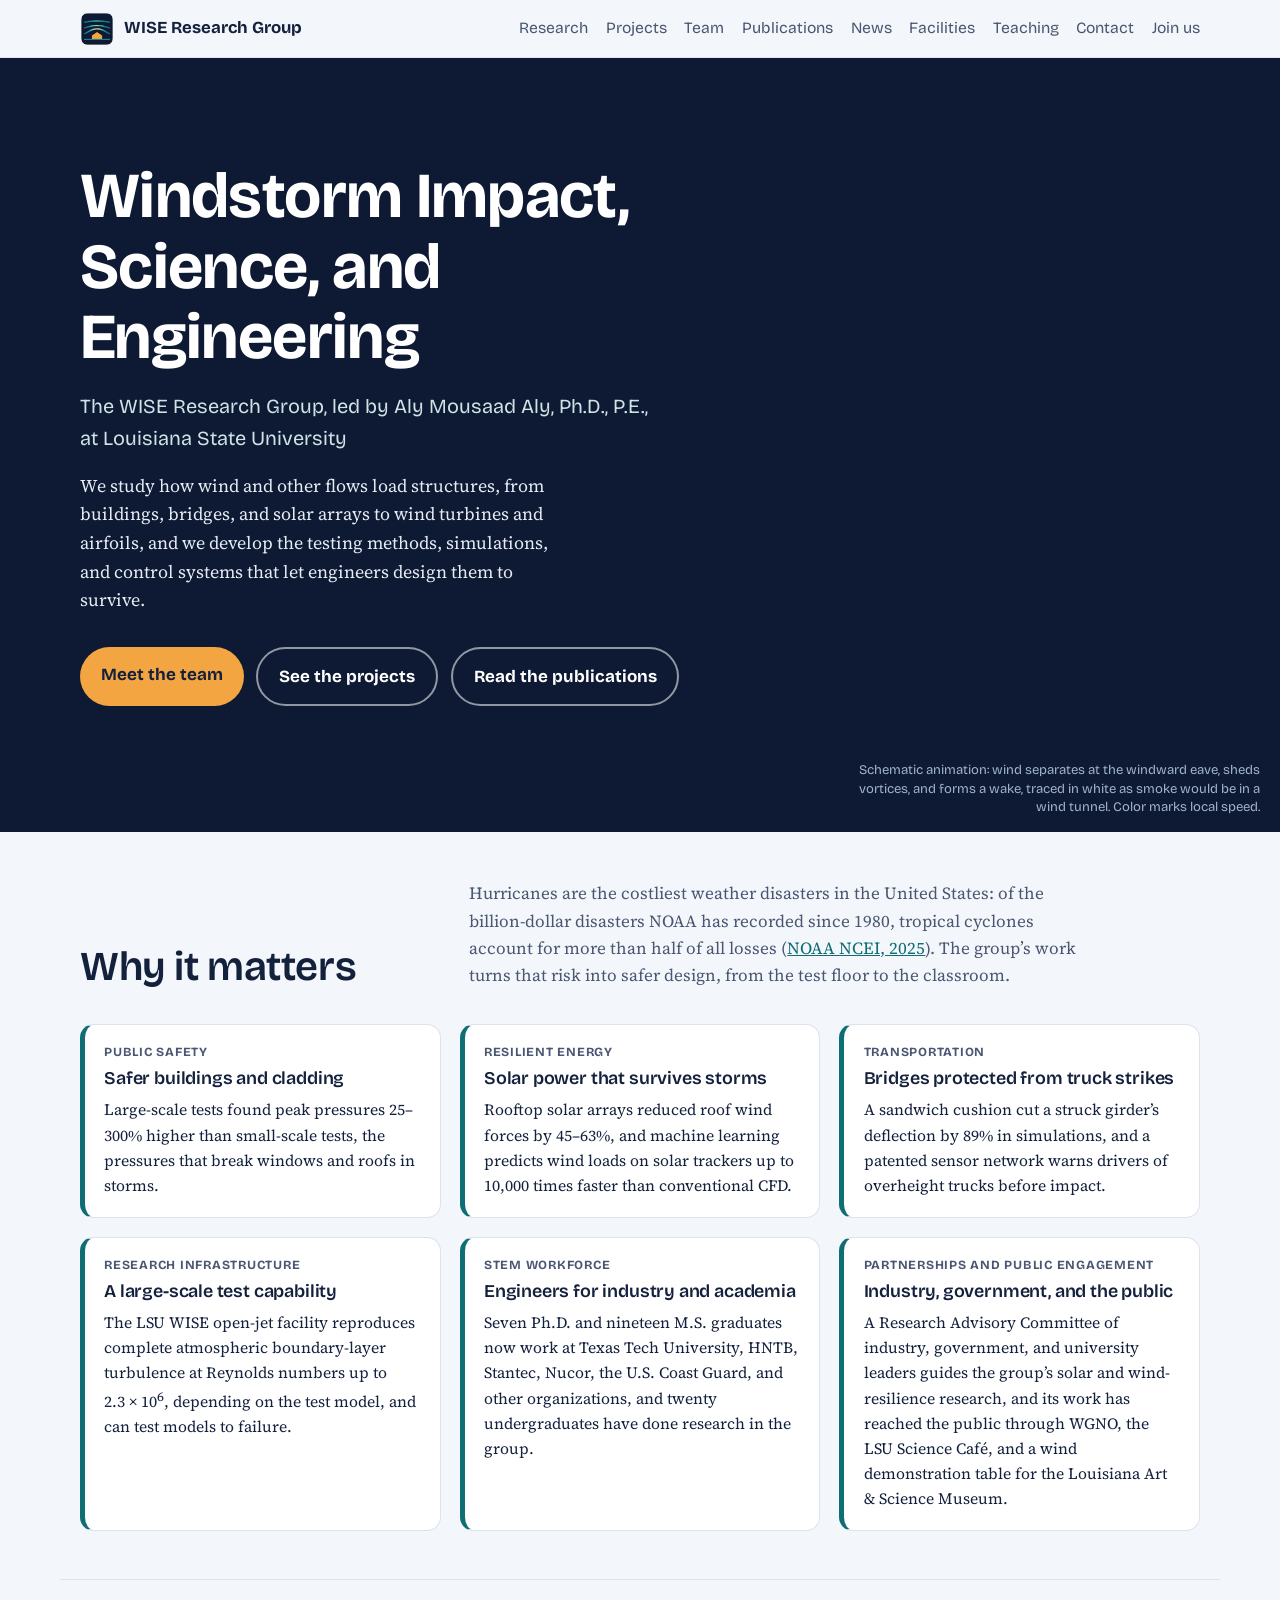
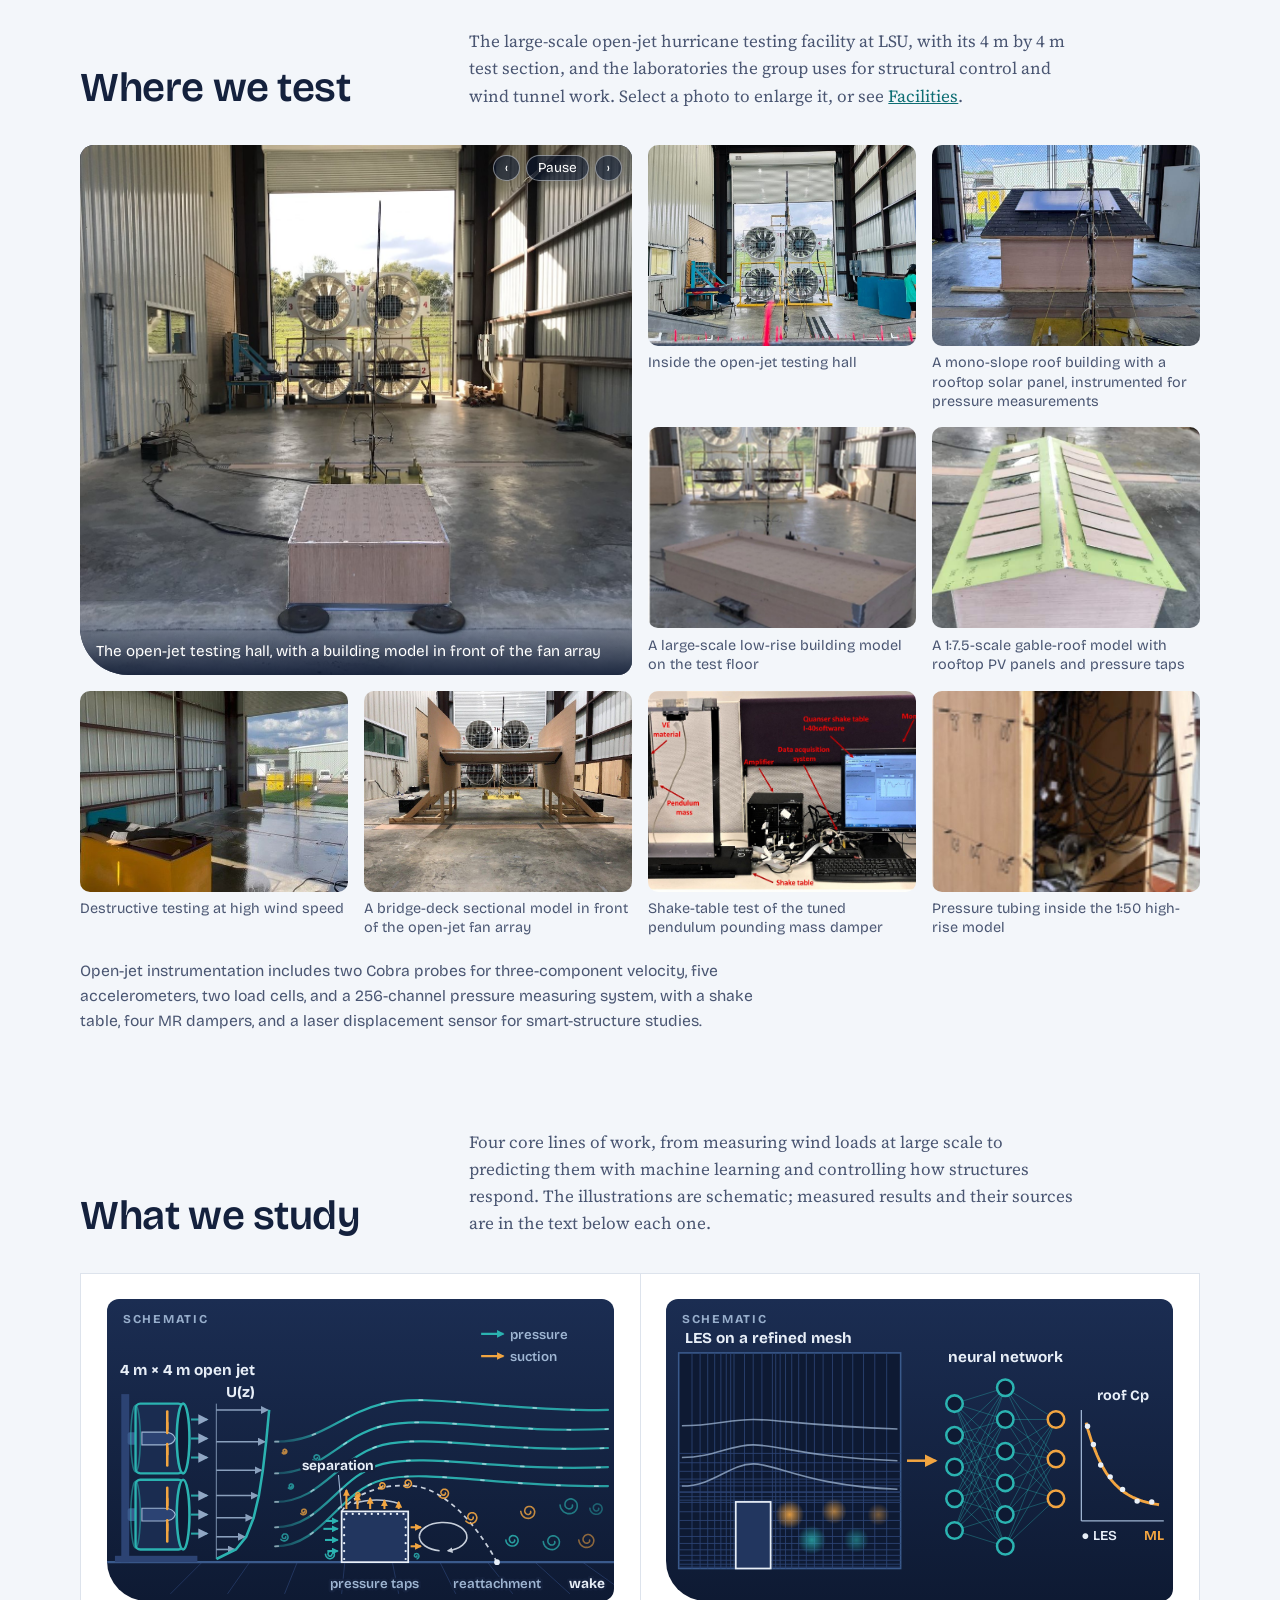
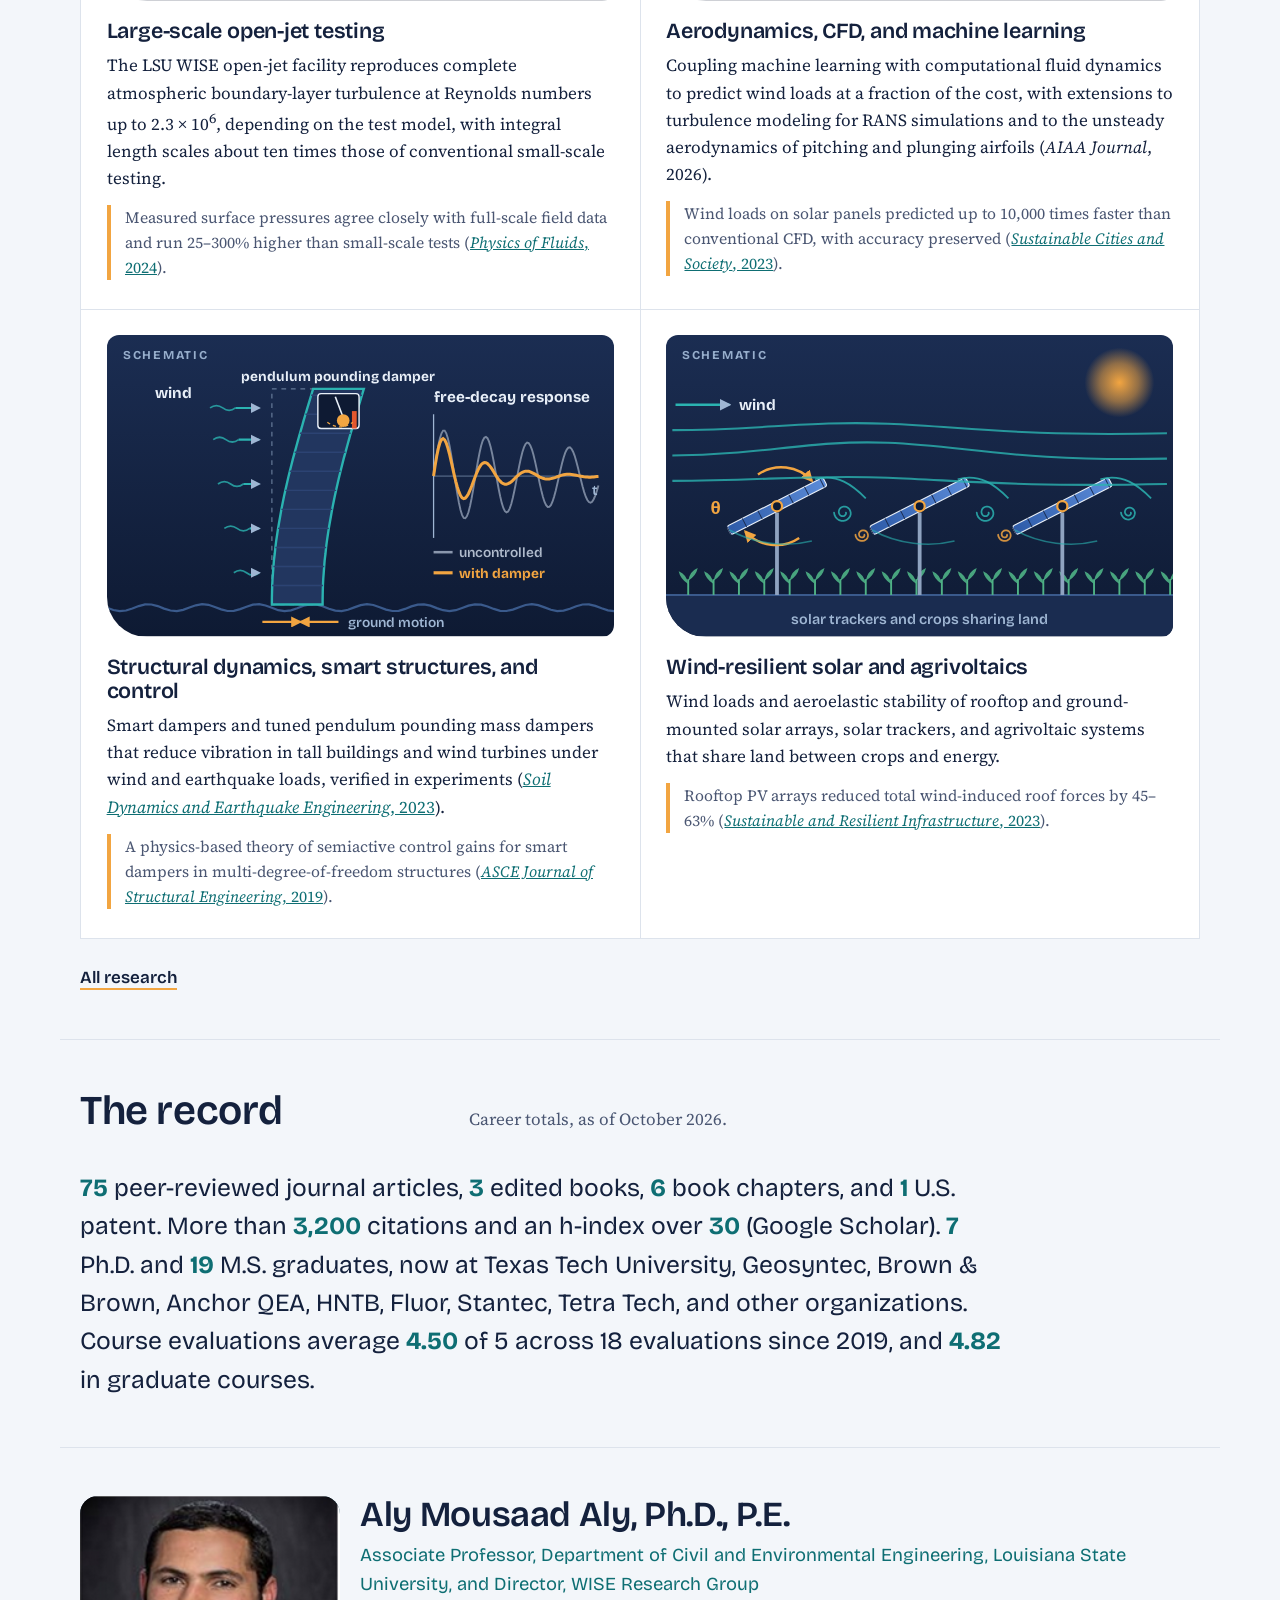
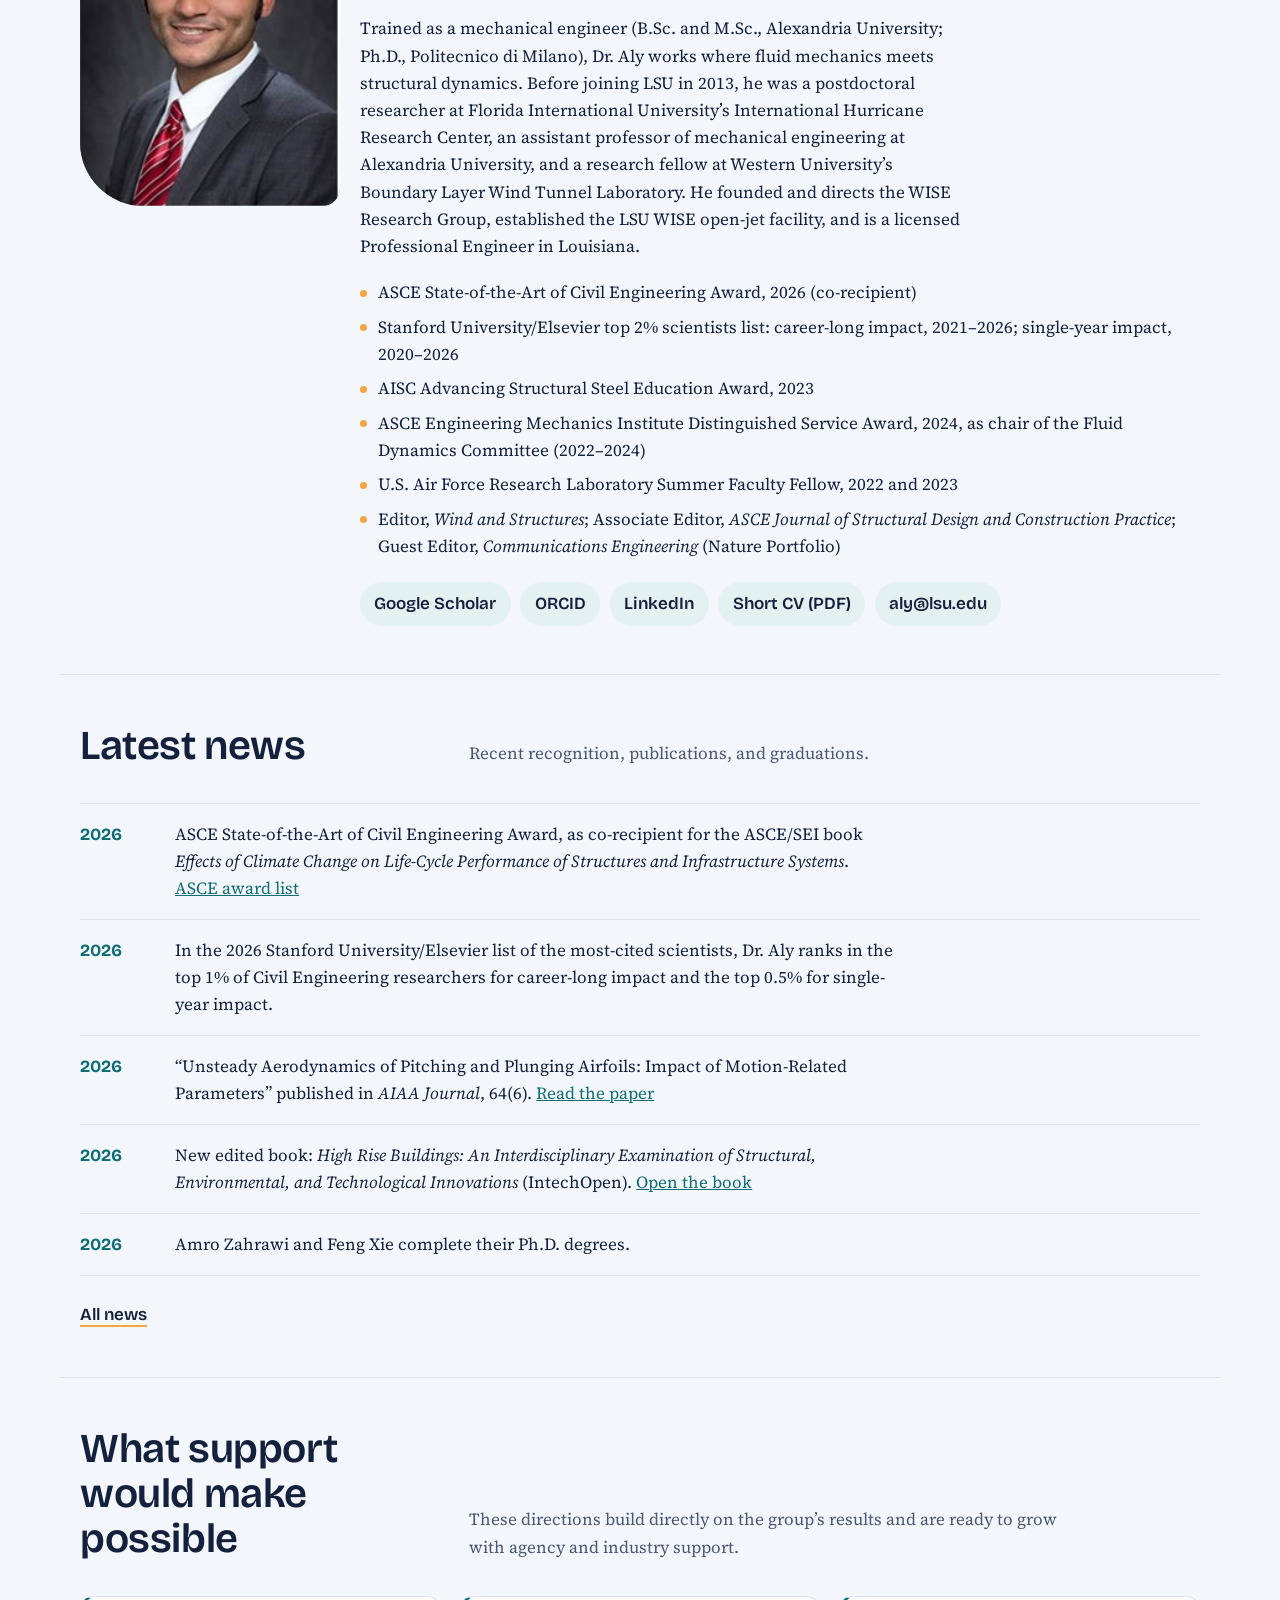
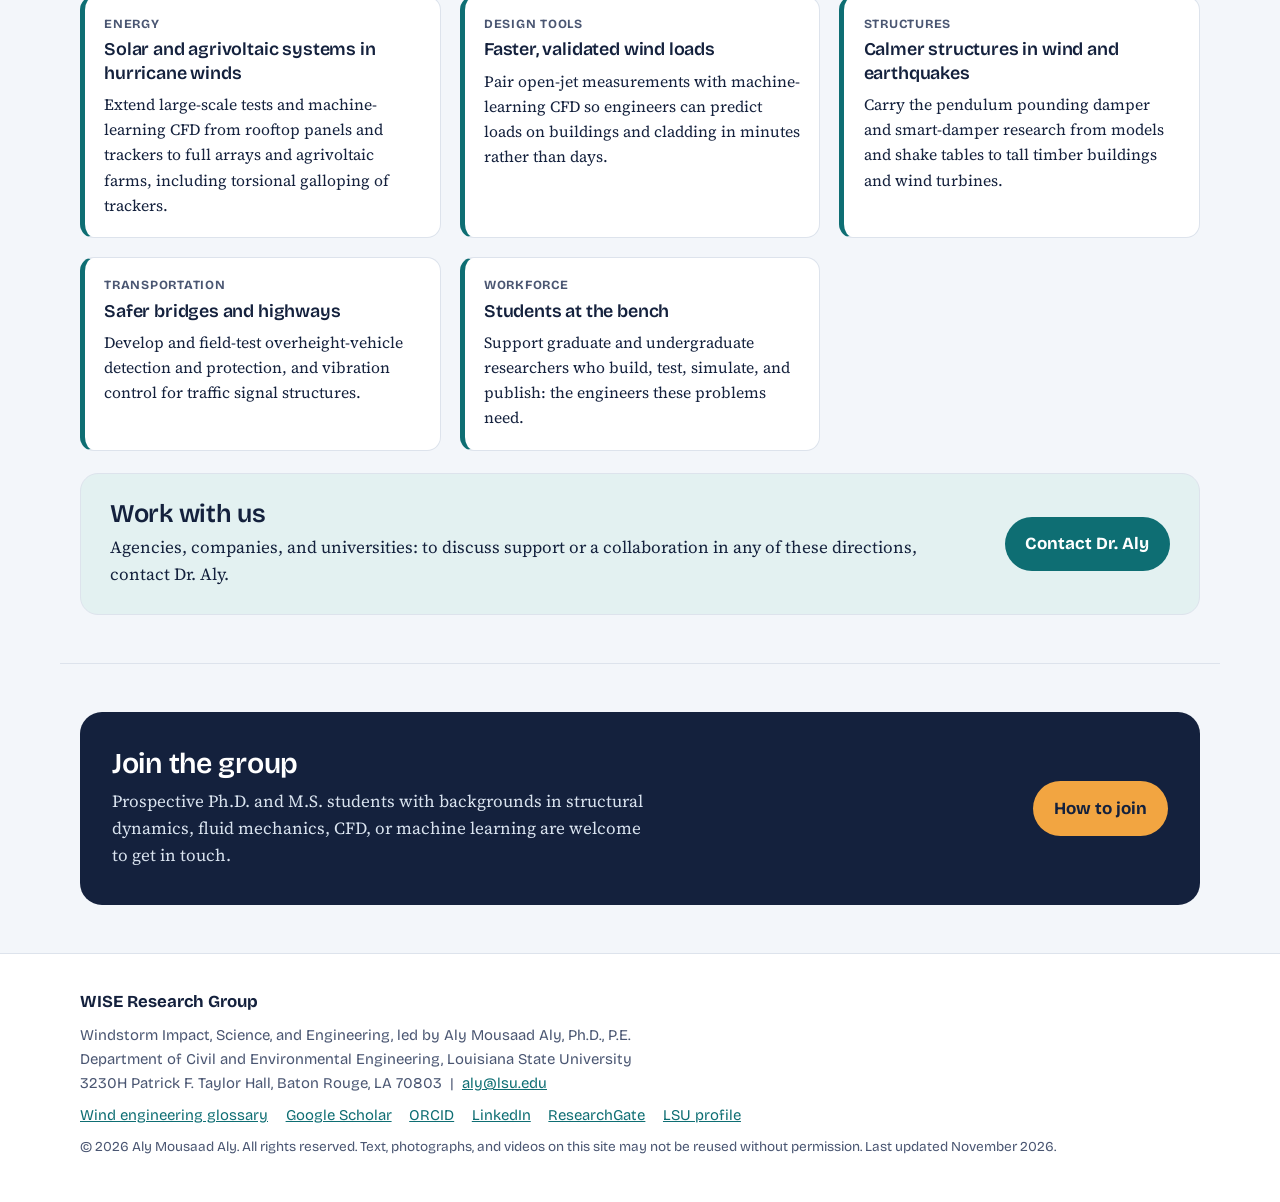
==== index.html @ a46bb998 "Add files via upload" ====
<!DOCTYPE html>
<html lang="en">
<head>
<meta charset="utf-8">
<meta name="viewport" content="width=device-width, initial-scale=1">
<title>WISE Research Group | Aly Mousaad Aly, Louisiana State University</title>
<meta name="description" content="The WISE Research Group, led by Aly Mousaad Aly at LSU: large-scale open-jet wind testing, CFD and machine learning, and structural control.">
<link rel="canonical" href="https://wise-research-group.github.io/">
<meta property="og:type" content="website">
<meta property="og:site_name" content="WISE Research Group">
<meta property="og:title" content="WISE Research Group | Aly Mousaad Aly, Louisiana State University">
<meta property="og:description" content="The WISE Research Group, led by Aly Mousaad Aly at LSU: large-scale open-jet wind testing, CFD and machine learning, and structural control.">
<meta property="og:url" content="https://wise-research-group.github.io/">
<meta property="og:image" content="https://wise-research-group.github.io/assets/img/og-image.jpg">
<meta name="twitter:card" content="summary_large_image">
<link rel="icon" type="image/png" sizes="32x32" href="assets/img/favicon-32.png">
<link rel="apple-touch-icon" href="assets/img/apple-touch-icon.png">
<meta name="theme-color" content="#14213D">
<link rel="preconnect" href="https://fonts.googleapis.com">
<link rel="preconnect" href="https://fonts.gstatic.com" crossorigin>
<link href="https://fonts.googleapis.com/css2?family=Bricolage+Grotesque:opsz,wght@12..96,400;12..96,600;12..96,700&amp;family=Source+Serif+4:ital,opsz,wght@0,8..60,400;0,8..60,600;1,8..60,400&amp;display=swap" rel="stylesheet">
<link rel="stylesheet" href="assets/site.css">
<script>document.documentElement.className+=' js';</script>
<script type="application/ld+json">{"@context": "https://schema.org", "@graph": [{"@type": "Person", "@id": "https://wise-research-group.github.io/#aly", "name": "Aly Mousaad Aly", "honorificSuffix": "Ph.D., P.E.", "jobTitle": "Associate Professor", "url": "https://wise-research-group.github.io/", "email": "mailto:aly@lsu.edu", "image": "https://faculty.lsu.edu/aly/images/aly.png", "worksFor": {"@type": "CollegeOrUniversity", "name": "Louisiana State University", "url": "https://www.lsu.edu/"}, "alumniOf": [{"@type": "CollegeOrUniversity", "name": "Politecnico di Milano"}, {"@type": "CollegeOrUniversity", "name": "Alexandria University"}], "knowsAbout": ["Wind engineering", "Structural dynamics", "Vibration control", "Computational fluid dynamics", "Machine learning", "Open-jet wind testing", "Solar energy structures", "Agrivoltaics"], "sameAs": ["https://scholar.google.com/citations?user=6DztFFsAAAAJ&hl=en", "https://orcid.org/0000-0002-1253-139X", "https://www.linkedin.com/in/aly-mousaad-aly-a0b421186", "https://www.researchgate.net/profile/Aly-Mousaad-Aly", "https://www.lsu.edu/eng/cee/people/aly.php"]}, {"@type": "WebSite", "@id": "https://wise-research-group.github.io/#website", "url": "https://wise-research-group.github.io/", "name": "WISE Research Group", "alternateName": ["Windstorm Impact, Science, and Engineering Research Group", "WISE Research Group, Aly Mousaad Aly"], "publisher": {"@id": "https://wise-research-group.github.io/#group"}}, {"@type": "Organization", "@id": "https://wise-research-group.github.io/#group", "name": "WISE Research Group", "alternateName": "Windstorm Impact, Science, and Engineering Research Group", "url": "https://wise-research-group.github.io/", "logo": "https://wise-research-group.github.io/assets/img/logo.png", "founder": {"@id": "https://wise-research-group.github.io/#aly"}, "member": [{"@id": "https://wise-research-group.github.io/#aly"}]}]}</script>
</head>
<body>
<a class="skip" href="#main">Skip to content</a>
<header class="site-header">
  <div class="inner">
    <a class="brand" href="index.html"><img src="assets/img/logo.png" alt="" width="34" height="34">WISE Research Group</a>
    <button class="nav-toggle" type="button" aria-expanded="false" aria-controls="site-nav">Menu</button>
    <nav id="site-nav" class="site-nav" aria-label="Main"><a href="research.html">Research</a><a href="projects.html">Projects</a><a href="team.html">Team</a><a href="publications.html">Publications</a><a href="news.html">News</a><a href="facilities.html">Facilities</a><a href="teaching.html">Teaching</a><a href="contact.html">Contact</a><a href="join.html">Join us</a></nav>
  </div>
</header>
<main id="main">


<!-- ============================ HERO ============================ -->
<section class="hero" id="hero">
  <canvas id="wind" aria-hidden="true"></canvas>
  <div class="hero-shade" aria-hidden="true"></div>
  <div class="hero-inner">
    <h1>Windstorm Impact, Science, and Engineering</h1>
    <p class="sub">The WISE Research Group, led by Aly Mousaad Aly, Ph.D., P.E., at Louisiana State University</p>
    <p class="lede">We study how wind and other flows load structures, from buildings, bridges, and solar arrays to wind turbines and airfoils, and we develop the testing methods, simulations, and control systems that let engineers design them to survive.</p>
    <div class="cta">
      <a class="btn primary" href="team.html">Meet the team</a>
      <a class="btn quiet" href="projects.html">See the projects</a>
      <a class="btn quiet" href="publications.html">Read the publications</a>
    </div>
  </div>
  <p class="hero-cap">Schematic animation: wind separates at the windward eave, sheds vortices, and forms a wake, traced in white as smoke would be in a wind tunnel. Color marks local speed.</p>
</section>

  <!-- ============================ WHY IT MATTERS ============================ -->
  <section class="section" id="why">
    <div class="head">
      <h2>Why it matters</h2>
      <p>Hurricanes are the costliest weather disasters in the United States: of the billion-dollar disasters NOAA has recorded since 1980, tropical cyclones account for more than half of all losses (<a href="https://doi.org/10.25921/stkw-7w73">NOAA NCEI, 2025</a>). The group&rsquo;s work turns that risk into safer design, from the test floor to the classroom.</p>
    </div>
    <div class="impact-grid">
      <article class="impact"><p class="tag">Public safety</p><h3>Safer buildings and cladding</h3><p>Large-scale tests found peak pressures 25&ndash;300% higher than small-scale tests, the pressures that break windows and roofs in storms.</p></article>
      <article class="impact"><p class="tag">Resilient energy</p><h3>Solar power that survives storms</h3><p>Rooftop solar arrays reduced roof wind forces by 45&ndash;63%, and machine learning predicts wind loads on solar trackers up to 10,000 times faster than conventional CFD.</p></article>
      <article class="impact"><p class="tag">Transportation</p><h3>Bridges protected from truck strikes</h3><p>A sandwich cushion cut a struck girder&rsquo;s deflection by 89% in simulations, and a patented sensor network warns drivers of overheight trucks before impact.</p></article>
      <article class="impact"><p class="tag">Research infrastructure</p><h3>A large-scale test capability</h3><p>The LSU WISE open-jet facility reproduces complete atmospheric boundary-layer turbulence at Reynolds numbers up to 2.3&nbsp;&times;&nbsp;10<sup>6</sup>, depending on the test model, and can test models to failure.</p></article>
      <article class="impact"><p class="tag">STEM workforce</p><h3>Engineers for industry and academia</h3><p>Seven Ph.D. and nineteen M.S. graduates now work at Texas Tech University, HNTB, Stantec, Nucor, the U.S. Coast Guard, and other organizations, and twenty undergraduates have done research in the group.</p></article>
      <article class="impact"><p class="tag">Partnerships and public engagement</p><h3>Industry, government, and the public</h3><p>A Research Advisory Committee of industry, government, and university leaders guides the group&rsquo;s solar and wind-resilience research, and its work has reached the public through WGNO, the LSU Science Caf&eacute;, and a wind demonstration table for the Louisiana Art &amp; Science Museum.</p></article>
    </div>
  </section>

<!-- ============================ FACILITY PHOTOS ============================ -->
<!-- Captions follow the labels on the original LSU facilities page. Edit any that need more detail. -->
<section class="section" id="facility">
  <div class="head">
    <h2>Where we test</h2>
    <p>The large-scale open-jet hurricane testing facility at LSU, with its 4 m by 4 m test section, and the laboratories the group uses for structural control and wind tunnel work. Select a photo to enlarge it, or see <a href="facilities.html">Facilities</a>.</p>
  </div>
  <div class="mosaic">
<figure class="rotator" aria-roledescription="carousel" aria-label="The facility in action"><div class="rot-stage"><div class="rot-slide is-active" data-dur="4500"><img loading="lazy" src="assets/photos/openjet-hall-portrait.jpg" alt="The open-jet testing hall, with a building model in front of the fan array"><span class="rot-cap">The open-jet testing hall, with a building model in front of the fan array</span></div><div class="rot-slide" data-dur="4500"><img loading="lazy" data-src="assets/photos/openjet-cube-fans.jpg" alt="A cube building model with pressure taps in front of the four large fans"><span class="rot-cap">A cube building model with pressure taps in front of the four large fans</span></div><div class="rot-slide" data-dur="4500"><img loading="lazy" data-src="assets/photos/tall_building.jpg" alt="A 1:50 high-rise building model with pressure taps"><span class="rot-cap">A 1:50 high-rise building model with pressure taps</span></div><div class="rot-slide" data-dur="4500"><img loading="lazy" data-src="assets/photos/openjet-tree-before.jpg" alt="A full-size tree before testing"><span class="rot-cap">A full-size tree before testing</span></div><div class="rot-slide" data-dur="8600"><video class="rot-video" muted loop playsinline preload="none" poster="assets/photos/tree-overturn-poster.jpg" aria-label="A full-size tree in high wind, tested until its pot overturns"><source src="assets/photos/tree-overturn.mp4" type="video/mp4"><source src="assets/photos/tree-overturn.webm" type="video/webm"></video><span class="rot-cap">A full-size tree in high wind, tested until its pot overturns</span></div><div class="rot-slide" data-dur="6500"><video class="rot-video" muted loop playsinline preload="none" poster="assets/photos/destructive-roof-poster.jpg" aria-label="Testing to failure: a building model's roof covering and sheathing tear away"><source src="assets/photos/destructive-roof.webm" type="video/webm"><source src="assets/photos/destructive-roof.mp4" type="video/mp4"></video><span class="rot-cap">Testing to failure: a building model's roof covering and sheathing tear away</span></div><div class="rot-slide" data-dur="10000"><video class="rot-video" muted loop playsinline preload="none" poster="assets/photos/trees-solar-poster.jpg" aria-label="Trees and a mono-slope roof building with a rooftop solar panel in the open jet"><source src="assets/photos/trees-solar.mp4" type="video/mp4"><source src="assets/photos/trees-solar.webm" type="video/webm"></video><span class="rot-cap">Trees and a mono-slope roof building with a rooftop solar panel in the open jet</span></div><div class="rot-slide" data-dur="8400"><video class="rot-video" muted loop playsinline preload="none" poster="assets/photos/phase1-test-poster.jpg" aria-label="2014: students run the group's first open-jet generator and read the flow live"><source src="assets/photos/phase1-test.webm" type="video/webm"><source src="assets/photos/phase1-test.mp4" type="video/mp4"></video><span class="rot-cap">2014: students run the group's first open-jet generator and read the flow live</span></div><div class="rot-slide" data-dur="4500"><img loading="lazy" data-src="assets/photos/openjet-fans-solar-model.jpg" alt="A low-rise building model with rooftop solar panels in front of the fan array"><span class="rot-cap">A low-rise building model with rooftop solar panels in front of the fan array</span></div></div><div class="rot-controls"><button type="button" class="rot-prev" aria-label="Previous slide">&lsaquo;</button><button type="button" class="rot-toggle" aria-label="Pause the slideshow">Pause</button><button type="button" class="rot-next" aria-label="Next slide">&rsaquo;</button></div></figure>
<figure class="tile"><button type="button" aria-label="Enlarge: Inside the open-jet testing hall"><img loading="lazy" src="assets/photos/openjet-hall.jpg" alt="Inside the open-jet testing hall" onerror="this.closest('figure').remove()"></button><figcaption>Inside the open-jet testing hall</figcaption></figure>
<figure class="tile"><button type="button" aria-label="Enlarge: A mono-slope roof building with a rooftop solar panel, instrumented for pressure measurements"><img loading="lazy" src="assets/photos/openjet-monoslope-solar.jpg" alt="A mono-slope roof building with a rooftop solar panel, instrumented for pressure measurements" onerror="this.closest('figure').remove()"></button><figcaption>A mono-slope roof building with a rooftop solar panel, instrumented for pressure measurements</figcaption></figure>
<figure class="tile"><button type="button" aria-label="Enlarge: A large-scale low-rise building model on the test floor"><img loading="lazy" src="assets/photos/openjet-lowrise-model.jpg" alt="A large-scale low-rise building model on the test floor" onerror="this.closest('figure').remove()"></button><figcaption>A large-scale low-rise building model on the test floor</figcaption></figure>
<figure class="tile"><button type="button" aria-label="Enlarge: A 1:7.5-scale gable-roof model with rooftop PV panels and pressure taps"><img loading="lazy" src="assets/photos/openjet-gable-pv-model.jpg" alt="A 1:7.5-scale gable-roof model with rooftop PV panels and pressure taps" onerror="this.closest('figure').remove()"></button><figcaption>A 1:7.5-scale gable-roof model with rooftop PV panels and pressure taps</figcaption></figure>
<figure class="tile"><button type="button" aria-label="Enlarge: Destructive testing at high wind speed"><img loading="lazy" src="assets/photos/openjet-destructive-test.jpg" alt="Destructive testing at high wind speed" onerror="this.closest('figure').remove()"></button><figcaption>Destructive testing at high wind speed</figcaption></figure>
<figure class="tile"><button type="button" aria-label="Enlarge: A bridge-deck sectional model in front of the open-jet fan array"><img loading="lazy" src="assets/photos/openjet-sectional-model.jpg" alt="A bridge-deck sectional model in front of the open-jet fan array" onerror="this.closest('figure').remove()"></button><figcaption>A bridge-deck sectional model in front of the open-jet fan array</figcaption></figure>
<figure class="tile"><button type="button" aria-label="Enlarge: Shake-table test of the tuned pendulum pounding mass damper"><img loading="lazy" src="assets/photos/ptmd-shake-table.jpg" alt="Shake-table test of the tuned pendulum pounding mass damper" onerror="this.closest('figure').remove()"></button><figcaption>Shake-table test of the tuned pendulum pounding mass damper</figcaption></figure>
<figure class="tile"><button type="button" aria-label="Enlarge: Pressure tubing inside the 1:50 high-rise model"><img loading="lazy" src="assets/photos/openjet-model-tubing.jpg" alt="Pressure tubing inside the 1:50 high-rise model" onerror="this.closest('figure').remove()"></button><figcaption>Pressure tubing inside the 1:50 high-rise model</figcaption></figure>
  </div>
  <p class="facts">Open-jet instrumentation includes two Cobra probes for three-component velocity, five accelerometers, two load cells, and a 256-channel pressure measuring system, with a shake table, four MR dampers, and a laser displacement sensor for smart-structure studies.</p>
</section>

<dialog id="viewer" aria-label="Photo viewer">
  <figure><img id="vimg" alt=""><figcaption id="vcap"></figcaption></figure>
  <div class="vctl"><button type="button" id="vprev">Previous</button><button type="button" id="vnext">Next</button><button type="button" id="vclose">Close</button></div>
</dialog>

<!-- ============================ RESEARCH ============================ -->
<section class="section" id="research">
  <div class="head">
    <h2>What we study</h2>
    <p>Four core lines of work, from measuring wind loads at large scale to predicting them with machine learning and controlling how structures respond. The illustrations are schematic; measured results and their sources are in the text below each one.</p>
  </div>

  <div class="thrusts">
    <!-- 1 -->
    <article class="thrust">
      <svg viewBox="0 0 320 190" role="img" aria-labelledby="t1" xmlns="http://www.w3.org/2000/svg"><title id="t1">Schematic: Large-scale open-jet testing: a fan array, seen from the side, blows a turbulent boundary-layer flow over a low-rise building model. The flow stagnates on the windward wall and forms a horseshoe vortex at its foot, separates at the roof's leading edge into a shear layer that rolls up into growing vortices, recirculates in a cavity behind the building, reattaches on the ground, and leaves a long turbulent wake. Arrows show positive pressure on the windward wall and suction on the roof and leeward wall, strongest near the leading edge, measured by small pressure taps</title><defs><linearGradient id="bg1" x1="0" y1="0" x2="0" y2="1"><stop offset="0" stop-color="#1B2D52"/><stop offset="1" stop-color="#0E1A33"/></linearGradient><marker id="ah1" viewBox="0 0 6 6" refX="5" refY="3" markerWidth="5" markerHeight="5" orient="auto"><path d="M0 0L6 3L0 6z" fill="#9FB6D3"/></marker><marker id="aa1" viewBox="0 0 6 6" refX="5" refY="3" markerWidth="5" markerHeight="5" orient="auto"><path d="M0 0L6 3L0 6z" fill="#F2A541"/></marker><linearGradient id="st1" x1="0" x2="1"><stop offset="0" stop-color="#2BB3B1" stop-opacity=".25"/><stop offset=".22" stop-color="#2BB3B1"/><stop offset="1" stop-color="#2BB3B1" stop-opacity=".85"/></linearGradient><marker id="pt1" viewBox="0 0 6 6" refX="5" refY="3" markerWidth="3.4" markerHeight="3.4" orient="auto"><path d="M0 0L6 3L0 6z" fill="#2BB3B1"/></marker><marker id="su1" viewBox="0 0 6 6" refX="5" refY="3" markerWidth="3.4" markerHeight="3.4" orient="auto"><path d="M0 0L6 3L0 6z" fill="#F2A541"/></marker><marker id="rc1" viewBox="0 0 6 6" refX="5" refY="3" markerWidth="3.6" markerHeight="3.6" orient="auto"><path d="M0 0L6 3L0 6z" fill="#E8EFF8"/></marker><style>.lbl1{paint-order:stroke;stroke:#14213D;stroke-width:3px;stroke-linejoin:round}@keyframes wjf1{to{stroke-dashoffset:-48}}.wjf1{fill:none;stroke:#E8EFF8;stroke-width:1.1;stroke-linecap:round;stroke-dasharray:2 22;opacity:.55;animation:wjf1 2.6s linear infinite}@media (prefers-reduced-motion:reduce){.wjf1{animation:none;display:none}}</style></defs><rect width="320" height="190" fill="url(#bg1)"/><text x="10" y="15" font-size="7.6" fill="#9FB6D3" font-weight="700" letter-spacing="1.1" style="font-family:'Bricolage Grotesque','Helvetica Neue',Arial,sans-serif" opacity=".95">SCHEMATIC</text><line x1="60" y1="166" x2="40" y2="186" stroke="#2C4373" stroke-width=".6" opacity=".7"/><line x1="90" y1="166" x2="76" y2="186" stroke="#2C4373" stroke-width=".6" opacity=".7"/><line x1="120" y1="166" x2="112" y2="186" stroke="#2C4373" stroke-width=".6" opacity=".7"/><line x1="150" y1="166" x2="148" y2="186" stroke="#2C4373" stroke-width=".6" opacity=".7"/><line x1="180" y1="166" x2="184" y2="186" stroke="#2C4373" stroke-width=".6" opacity=".7"/><line x1="210" y1="166" x2="220" y2="186" stroke="#2C4373" stroke-width=".6" opacity=".7"/><line x1="240" y1="166" x2="256" y2="186" stroke="#2C4373" stroke-width=".6" opacity=".7"/><line x1="270" y1="166" x2="292" y2="186" stroke="#2C4373" stroke-width=".6" opacity=".7"/><line x1="300" y1="166" x2="328" y2="186" stroke="#2C4373" stroke-width=".6" opacity=".7"/><line x1="0" y1="166" x2="320" y2="166" stroke="#3A5A8C" stroke-width="1.4"/><rect x="9" y="60" width="5" height="106" fill="#2C4373"/><rect x="5" y="162" width="52" height="4" fill="#2C4373"/><rect x="13" y="84" width="6" height="8" rx="1.5" fill="#3A5A8C"/><rect x="18" y="66" width="30" height="44" rx="3" fill="#1A2C50" stroke="#2BB3B1" stroke-width="1.5"/><ellipse cx="18" cy="88" rx="3" ry="21" fill="none" stroke="#2BB3B1" stroke-width="1" opacity=".55"/><ellipse cx="48" cy="88" rx="4" ry="22" fill="#0E1A33" stroke="#2BB3B1" stroke-width="1.6"/><path d="M22 84 H36 Q42 84 43 88 Q42 92 36 92 H22 Z" fill="#2C4373" stroke="#9FB6D3" stroke-width=".7"/><line x1="38" y1="82.0" x2="38" y2="71.0" stroke="#F2A541" stroke-width="1.6" stroke-linecap="round"/><line x1="38" y1="84.5" x2="38" y2="78.0" stroke="#F2A541" stroke-width="1.6" stroke-linecap="round"/><line x1="38" y1="91.5" x2="38" y2="98.0" stroke="#F2A541" stroke-width="1.6" stroke-linecap="round"/><line x1="38" y1="94.0" x2="38" y2="105.0" stroke="#F2A541" stroke-width="1.6" stroke-linecap="round"/><line x1="53" y1="76" x2="63" y2="76" stroke="#2BB3B1" stroke-width="1.3" marker-end="url(#ah1)" opacity=".9"/><line x1="53" y1="88" x2="63" y2="88" stroke="#2BB3B1" stroke-width="1.3" marker-end="url(#ah1)" opacity=".9"/><line x1="53" y1="100" x2="63" y2="100" stroke="#2BB3B1" stroke-width="1.3" marker-end="url(#ah1)" opacity=".9"/><rect x="13" y="132" width="6" height="8" rx="1.5" fill="#3A5A8C"/><rect x="18" y="114" width="30" height="44" rx="3" fill="#1A2C50" stroke="#2BB3B1" stroke-width="1.5"/><ellipse cx="18" cy="136" rx="3" ry="21" fill="none" stroke="#2BB3B1" stroke-width="1" opacity=".55"/><ellipse cx="48" cy="136" rx="4" ry="22" fill="#0E1A33" stroke="#2BB3B1" stroke-width="1.6"/><path d="M22 132 H36 Q42 132 43 136 Q42 140 36 140 H22 Z" fill="#2C4373" stroke="#9FB6D3" stroke-width=".7"/><line x1="38" y1="130.1" x2="38" y2="119.0" stroke="#F2A541" stroke-width="1.6" stroke-linecap="round"/><line x1="38" y1="132.5" x2="38" y2="126.0" stroke="#F2A541" stroke-width="1.6" stroke-linecap="round"/><line x1="38" y1="139.5" x2="38" y2="146.0" stroke="#F2A541" stroke-width="1.6" stroke-linecap="round"/><line x1="38" y1="141.9" x2="38" y2="153.0" stroke="#F2A541" stroke-width="1.6" stroke-linecap="round"/><line x1="53" y1="124" x2="63" y2="124" stroke="#2BB3B1" stroke-width="1.3" marker-end="url(#ah1)" opacity=".9"/><line x1="53" y1="136" x2="63" y2="136" stroke="#2BB3B1" stroke-width="1.3" marker-end="url(#ah1)" opacity=".9"/><line x1="53" y1="148" x2="63" y2="148" stroke="#2BB3B1" stroke-width="1.3" marker-end="url(#ah1)" opacity=".9"/><text x="8" y="48" font-size="9.6" fill="#E8EFF8" text-anchor="start" font-weight="700" style="font-family:'Bricolage Grotesque','Helvetica Neue',Arial,sans-serif">4 m &#215; 4 m open jet</text><line x1="69" y1="164" x2="69" y2="66" stroke="#9FB6D3" stroke-width=".8" opacity=".6"/><line x1="69" y1="158" x2="80.3" y2="158" stroke="#9FB6D3" stroke-width="1" marker-end="url(#ah1)" opacity=".85"/><line x1="69" y1="150" x2="86.8" y2="150" stroke="#9FB6D3" stroke-width="1" marker-end="url(#ah1)" opacity=".85"/><line x1="69" y1="138" x2="91.5" y2="138" stroke="#9FB6D3" stroke-width="1" marker-end="url(#ah1)" opacity=".85"/><line x1="69" y1="124" x2="94.8" y2="124" stroke="#9FB6D3" stroke-width="1" marker-end="url(#ah1)" opacity=".85"/><line x1="69" y1="108" x2="97.3" y2="108" stroke="#9FB6D3" stroke-width="1" marker-end="url(#ah1)" opacity=".85"/><line x1="69" y1="90" x2="99.4" y2="90" stroke="#9FB6D3" stroke-width="1" marker-end="url(#ah1)" opacity=".85"/><line x1="69" y1="70" x2="101.3" y2="70" stroke="#9FB6D3" stroke-width="1" marker-end="url(#ah1)" opacity=".85"/><path d="M69 164 L81.3 158.0 L87.8 150.0 L92.5 138.0 L95.8 124.0 L98.3 108.0 L100.4 90.0 L102.3 70.0" fill="none" stroke="#2BB3B1" stroke-width="1.6"/><text x="75" y="62" font-size="9.6" fill="#E8EFF8" text-anchor="start" font-weight="700" style="font-family:'Bricolage Grotesque','Helvetica Neue',Arial,sans-serif">U(z)</text><path d="M106 156 C136 156 146 121 174 114 S250 119 316 118" fill="none" stroke="url(#st1)" stroke-width="1.4" stroke-linecap="round"/><path d="M106 144 C136 144 146 111 174 104 S250 109 316 106" fill="none" stroke="url(#st1)" stroke-width="1.4" stroke-linecap="round"/><path d="M106 128 C136 128 146 99 174 92 S250 97 316 94" fill="none" stroke="url(#st1)" stroke-width="1.4" stroke-linecap="round"/><path d="M106 110 C136 110 146 87 174 80 S250 85 316 82" fill="none" stroke="url(#st1)" stroke-width="1.4" stroke-linecap="round"/><path d="M106 90 C136 90 146 73 174 66 S250 71 316 70" fill="none" stroke="url(#st1)" stroke-width="1.4" stroke-linecap="round"/><path class="wjf1" d="M106 156 C136 156 146 121 174 114 S250 119 316 118"/><path class="wjf1" d="M106 144 C136 144 146 111 174 104 S250 109 316 106"/><path class="wjf1" d="M106 128 C136 128 146 99 174 92 S250 97 316 94"/><path class="wjf1" d="M106 110 C136 110 146 87 174 80 S250 85 316 82"/><path class="wjf1" d="M106 90 C136 90 146 73 174 66 S250 71 316 70"/><path d="M112.7 150.0 L112.7 150.2 L112.7 150.4 L112.7 150.6 L112.5 150.8 L112.3 150.9 L112.1 151.0 L111.8 151.1 L111.6 151.1 L111.3 151.0 L111.0 150.8 L110.8 150.6 L110.6 150.3 L110.5 149.9 L110.5 149.6 L110.6 149.2 L110.8 148.9 L111.1 148.6 L111.5 148.3 L111.9 148.2 L112.3 148.2 L112.8 148.2 L113.2 148.4 L113.6 148.7 L113.9 149.1 L114.1 149.6 L114.2 150.2 L114.2 150.7 L114.0 151.2 L113.7 151.7 L113.2 152.1 L112.7 152.4 L112.1 152.6 L111.5 152.6 L110.8 152.4 L110.2 152.1 L109.7 151.6" fill="none" stroke="#2BB3B1" stroke-width="1.0" stroke-linecap="round" opacity="0.75"/><path d="M124.5 134.0 L124.6 134.1 L124.6 134.3 L124.5 134.5 L124.4 134.6 L124.3 134.7 L124.1 134.8 L123.9 134.9 L123.7 134.8 L123.4 134.8 L123.2 134.6 L123.1 134.5 L122.9 134.2 L122.9 134.0 L122.9 133.7 L122.9 133.4 L123.1 133.1 L123.3 132.9 L123.6 132.7 L123.9 132.6 L124.3 132.6 L124.6 132.6 L125.0 132.8 L125.3 133.0 L125.5 133.3 L125.7 133.7 L125.7 134.1 L125.7 134.6 L125.6 135.0 L125.3 135.4 L125.0 135.7 L124.5 135.9 L124.1 136.0 L123.6 136.0 L123.1 135.9 L122.6 135.7 L122.2 135.3" fill="none" stroke="#F2A541" stroke-width="1.0" stroke-linecap="round" opacity="0.75"/><path d="M116.5 118.0 L116.5 118.1 L116.5 118.3 L116.5 118.4 L116.4 118.6 L116.2 118.7 L116.1 118.7 L115.9 118.8 L115.7 118.8 L115.5 118.7 L115.3 118.6 L115.1 118.4 L115.0 118.2 L115.0 118.0 L115.0 117.7 L115.0 117.4 L115.2 117.2 L115.4 117.0 L115.6 116.8 L115.9 116.7 L116.2 116.7 L116.6 116.7 L116.9 116.9 L117.1 117.1 L117.4 117.4 L117.5 117.7 L117.6 118.1 L117.5 118.5 L117.4 118.9 L117.2 119.2 L116.9 119.5 L116.5 119.7 L116.1 119.8 L115.6 119.8 L115.2 119.7 L114.7 119.5 L114.4 119.2" fill="none" stroke="#2BB3B1" stroke-width="1.0" stroke-linecap="round" opacity="0.75"/><path d="M132.7 100.0 L132.7 100.2 L132.7 100.4 L132.6 100.5 L132.5 100.7 L132.3 100.9 L132.1 101.0 L131.9 101.0 L131.6 101.0 L131.3 100.9 L131.1 100.8 L130.9 100.5 L130.7 100.3 L130.6 100.0 L130.6 99.6 L130.7 99.3 L130.9 98.9 L131.2 98.7 L131.5 98.5 L131.9 98.3 L132.3 98.3 L132.7 98.4 L133.1 98.5 L133.5 98.8 L133.8 99.2 L134.0 99.7 L134.1 100.1 L134.0 100.7 L133.8 101.1 L133.5 101.6 L133.1 102.0 L132.6 102.2 L132.1 102.4 L131.5 102.4 L130.9 102.2 L130.4 102.0 L129.9 101.5" fill="none" stroke="#2BB3B1" stroke-width="1.0" stroke-linecap="round" opacity="0.75"/><path d="M112.5 96.0 L112.5 96.1 L112.5 96.2 L112.4 96.4 L112.3 96.5 L112.2 96.6 L112.1 96.7 L111.9 96.7 L111.7 96.7 L111.5 96.6 L111.4 96.5 L111.2 96.4 L111.1 96.2 L111.1 96.0 L111.1 95.7 L111.1 95.5 L111.2 95.3 L111.4 95.1 L111.7 94.9 L111.9 94.8 L112.2 94.8 L112.5 94.9 L112.8 95.0 L113.0 95.2 L113.2 95.5 L113.4 95.8 L113.4 96.1 L113.4 96.5 L113.3 96.8 L113.1 97.1 L112.8 97.4 L112.4 97.6 L112.1 97.6 L111.6 97.7 L111.2 97.6 L110.9 97.4 L110.5 97.1" fill="none" stroke="#F2A541" stroke-width="1.0" stroke-linecap="round" opacity="0.75"/><path d="M148 134 C156 122 176 116 194 118 S232 140 246 166" fill="none" stroke="#E8EFF8" stroke-width="1.1" stroke-dasharray="3 2.5" opacity=".85"/><path d="M158.5 123.4 L158.6 123.5 L158.6 123.6 L158.5 123.8 L158.4 123.9 L158.3 124.0 L158.1 124.1 L158.0 124.1 L157.8 124.1 L157.6 124.0 L157.4 123.9 L157.2 123.8 L157.1 123.6 L157.1 123.3 L157.1 123.1 L157.1 122.8 L157.3 122.6 L157.5 122.4 L157.7 122.2 L158.0 122.1 L158.3 122.1 L158.6 122.2 L158.9 122.3 L159.2 122.5 L159.4 122.8 L159.5 123.1 L159.6 123.5 L159.5 123.9 L159.4 124.2 L159.2 124.5 L158.9 124.8 L158.5 125.0 L158.1 125.1 L157.7 125.1 L157.3 125.0 L156.9 124.8 L156.5 124.5" fill="none" stroke="#F2A541" stroke-width="1.0" stroke-linecap="round" opacity="0.95"/><path d="M174.0 117.6 L174.0 117.7 L174.0 117.9 L174.0 118.1 L173.8 118.3 L173.7 118.4 L173.5 118.5 L173.2 118.6 L173.0 118.5 L172.7 118.5 L172.5 118.3 L172.3 118.1 L172.2 117.8 L172.1 117.5 L172.1 117.2 L172.2 116.9 L172.3 116.6 L172.6 116.3 L172.9 116.1 L173.3 116.0 L173.7 115.9 L174.1 116.0 L174.5 116.2 L174.8 116.5 L175.1 116.8 L175.3 117.2 L175.4 117.7 L175.3 118.2 L175.1 118.7 L174.9 119.1 L174.5 119.5 L174.0 119.7 L173.5 119.9 L172.9 119.9 L172.3 119.7 L171.8 119.5 L171.4 119.0" fill="none" stroke="#F2A541" stroke-width="1.0" stroke-linecap="round" opacity="0.95"/><path d="M190.4 116.2 L190.4 116.4 L190.4 116.6 L190.3 116.8 L190.2 117.0 L190.0 117.2 L189.8 117.3 L189.5 117.3 L189.2 117.3 L188.9 117.2 L188.6 117.1 L188.4 116.8 L188.2 116.5 L188.1 116.1 L188.1 115.7 L188.2 115.3 L188.4 115.0 L188.7 114.6 L189.1 114.4 L189.5 114.2 L190.0 114.2 L190.5 114.3 L191.0 114.5 L191.4 114.8 L191.7 115.3 L191.9 115.8 L192.0 116.3 L192.0 116.9 L191.8 117.5 L191.4 118.0 L191.0 118.4 L190.4 118.8 L189.7 118.9 L189.1 118.9 L188.4 118.8 L187.8 118.4 L187.2 117.9" fill="none" stroke="#F2A541" stroke-width="1.0" stroke-linecap="round" opacity="0.95"/><path d="M213.4 122.3 L213.5 122.6 L213.5 122.8 L213.4 123.1 L213.2 123.3 L213.0 123.5 L212.7 123.7 L212.3 123.7 L212.0 123.7 L211.6 123.6 L211.3 123.4 L211.0 123.1 L210.8 122.7 L210.7 122.3 L210.6 121.8 L210.8 121.3 L211.0 120.9 L211.4 120.5 L211.8 120.2 L212.4 120.0 L212.9 120.0 L213.5 120.1 L214.1 120.3 L214.6 120.7 L215.0 121.2 L215.3 121.9 L215.4 122.5 L215.3 123.2 L215.1 123.9 L214.7 124.5 L214.1 125.1 L213.4 125.4 L212.6 125.6 L211.8 125.6 L211.0 125.4 L210.3 125.0 L209.6 124.5" fill="none" stroke="#F2A541" stroke-width="1.0" stroke-linecap="round" opacity="0.9"/><path d="M231.0 137.6 L231.0 137.9 L231.0 138.2 L230.9 138.5 L230.7 138.8 L230.4 139.0 L230.0 139.2 L229.6 139.3 L229.2 139.3 L228.8 139.1 L228.4 138.9 L228.0 138.5 L227.8 138.1 L227.6 137.5 L227.6 137.0 L227.8 136.4 L228.1 135.9 L228.5 135.4 L229.0 135.1 L229.7 134.8 L230.4 134.8 L231.1 134.9 L231.8 135.2 L232.4 135.7 L232.8 136.3 L233.1 137.0 L233.3 137.9 L233.2 138.7 L232.9 139.5 L232.4 140.3 L231.8 140.9 L230.9 141.3 L230.0 141.6 L229.0 141.6 L228.1 141.3 L227.2 140.8 L226.4 140.1" fill="none" stroke="#F2A541" stroke-width="1.0" stroke-linecap="round" opacity="0.9"/><path d="M184 129 C176 126 164 126 156 129" fill="none" stroke="#E8EFF8" stroke-width=".9" marker-end="url(#rc1)" opacity=".8"/><path d="M197 150 A15 9 0 1 1 215.0 158.8" fill="none" stroke="#E8EFF8" stroke-width="1" marker-end="url(#rc1)" opacity=".85"/><path d="M197 150 A15 9 0 0 0 209.8 158.8" fill="none" stroke="#E8EFF8" stroke-width="1" opacity=".85"/><path d="M195.5 162.0 L195.5 162.1 L195.5 162.2 L195.5 162.4 L195.4 162.5 L195.4 162.6 L195.2 162.7 L195.1 162.8 L194.9 162.8 L194.7 162.8 L194.5 162.8 L194.4 162.7 L194.2 162.6 L194.0 162.4 L193.9 162.2 L193.9 162.0 L193.9 161.8 L193.9 161.5 L194.0 161.3 L194.1 161.0 L194.3 160.8 L194.6 160.7 L194.9 160.6 L195.2 160.5 L195.5 160.6 L195.8 160.7 L196.1 160.8 L196.3 161.0 L196.5 161.3 L196.7 161.6 L196.8 162.0 L196.8 162.4 L196.7 162.7 L196.5 163.1 L196.3 163.4 L196.0 163.7 L195.6 163.9" fill="none" stroke="#2BB3B1" stroke-width="0.9" stroke-linecap="round" opacity="0.85"/><circle cx="246" cy="166" r="1.8" fill="#E8EFF8"/><path d="M257.1 152.0 L257.2 152.3 L257.1 152.6 L257.0 153.0 L256.7 153.3 L256.4 153.5 L256.0 153.7 L255.5 153.7 L255.1 153.6 L254.6 153.4 L254.3 153.0 L254.0 152.5 L253.8 152.0 L253.8 151.4 L253.9 150.8 L254.2 150.2 L254.7 149.8 L255.3 149.4 L256.0 149.2 L256.7 149.3 L257.5 149.5 L258.1 149.9 L258.7 150.4 L259.1 151.2 L259.3 152.0 L259.3 152.9 L259.0 153.7 L258.5 154.5 L257.8 155.2 L257.0 155.6 L256.0 155.8 L255.0 155.8 L254.0 155.5 L253.1 154.9 L252.3 154.1 L251.8 153.1 L251.6 152.0" fill="none" stroke="#2BB3B1" stroke-width="1.0" stroke-linecap="round" opacity="0.85"/><path d="M267.2 134.0 L267.3 134.4 L267.3 134.7 L267.1 135.1 L266.8 135.4 L266.5 135.7 L266.0 135.9 L265.5 135.9 L265.0 135.8 L264.5 135.5 L264.0 135.1 L263.7 134.6 L263.5 134.0 L263.5 133.3 L263.7 132.6 L264.0 132.0 L264.5 131.5 L265.2 131.1 L266.0 130.9 L266.8 130.9 L267.7 131.1 L268.4 131.6 L269.1 132.2 L269.5 133.1 L269.8 134.0 L269.7 135.0 L269.4 136.0 L268.9 136.9 L268.1 137.6 L267.1 138.1 L266.0 138.4 L264.8 138.3 L263.7 138.0 L262.7 137.3 L261.9 136.4 L261.3 135.3 L261.0 134.0" fill="none" stroke="#F2A541" stroke-width="1.0" stroke-linecap="round" opacity="0.8"/><path d="M282.4 153.0 L282.5 153.4 L282.5 153.8 L282.3 154.3 L282.0 154.7 L281.5 155.0 L281.0 155.2 L280.4 155.2 L279.8 155.1 L279.2 154.8 L278.7 154.3 L278.3 153.7 L278.1 153.0 L278.1 152.2 L278.3 151.4 L278.7 150.7 L279.3 150.1 L280.1 149.6 L281.0 149.4 L282.0 149.4 L282.9 149.7 L283.8 150.2 L284.6 150.9 L285.1 151.9 L285.4 153.0 L285.3 154.2 L285.0 155.3 L284.3 156.3 L283.4 157.2 L282.3 157.8 L281.0 158.1 L279.7 158.0 L278.3 157.6 L277.2 156.8 L276.2 155.8 L275.5 154.5 L275.2 153.0" fill="none" stroke="#2BB3B1" stroke-width="1.0" stroke-linecap="round" opacity="0.72"/><path d="M293.6 130.0 L293.6 130.4 L293.6 130.9 L293.4 131.4 L293.0 131.8 L292.6 132.1 L292.0 132.3 L291.4 132.4 L290.7 132.2 L290.1 131.9 L289.5 131.4 L289.1 130.8 L288.9 130.0 L288.9 129.2 L289.1 128.3 L289.5 127.5 L290.2 126.9 L291.0 126.4 L292.0 126.1 L293.0 126.1 L294.1 126.4 L295.0 127.0 L295.8 127.8 L296.4 128.8 L296.6 130.0 L296.6 131.2 L296.3 132.5 L295.6 133.6 L294.6 134.5 L293.4 135.1 L292.0 135.4 L290.6 135.4 L289.2 134.9 L287.9 134.1 L286.9 133.0 L286.1 131.6 L285.8 130.0" fill="none" stroke="#2BB3B1" stroke-width="1.0" stroke-linecap="round" opacity="0.62"/><path d="M304.4 152.0 L304.4 152.4 L304.4 152.8 L304.2 153.2 L303.9 153.6 L303.5 153.8 L303.0 154.0 L302.4 154.1 L301.9 153.9 L301.3 153.7 L300.9 153.2 L300.5 152.7 L300.3 152.0 L300.3 151.3 L300.5 150.5 L300.9 149.9 L301.4 149.3 L302.2 148.8 L303.0 148.6 L303.9 148.6 L304.8 148.9 L305.6 149.4 L306.3 150.1 L306.8 151.0 L307.1 152.0 L307.0 153.1 L306.7 154.1 L306.1 155.1 L305.2 155.9 L304.2 156.5 L303.0 156.7 L301.7 156.7 L300.5 156.3 L299.4 155.6 L298.5 154.6 L297.9 153.4 L297.6 152.0" fill="none" stroke="#F2A541" stroke-width="1.0" stroke-linecap="round" opacity="0.55"/><path d="M310.1 132.0 L310.2 132.3 L310.1 132.6 L310.0 133.0 L309.7 133.3 L309.4 133.5 L309.0 133.7 L308.5 133.7 L308.1 133.6 L307.6 133.4 L307.3 133.0 L307.0 132.5 L306.8 132.0 L306.8 131.4 L306.9 130.8 L307.2 130.2 L307.7 129.8 L308.3 129.4 L309.0 129.2 L309.7 129.3 L310.5 129.5 L311.1 129.9 L311.7 130.4 L312.1 131.2 L312.3 132.0 L312.3 132.9 L312.0 133.7 L311.5 134.5 L310.8 135.2 L310.0 135.6 L309.0 135.8 L308.0 135.8 L307.0 135.5 L306.1 134.9 L305.3 134.1 L304.8 133.1 L304.6 132.0" fill="none" stroke="#2BB3B1" stroke-width="1.0" stroke-linecap="round" opacity="0.45"/><path d="M141.8 161.0 L141.8 161.2 L141.8 161.5 L141.7 161.7 L141.5 161.9 L141.3 162.1 L141.0 162.2 L140.7 162.2 L140.3 162.2 L140.0 162.0 L139.7 161.7 L139.5 161.4 L139.4 161.0 L139.4 160.6 L139.5 160.1 L139.7 159.7 L140.1 159.4 L140.5 159.1 L141.0 159.0 L141.5 159.0 L142.1 159.2 L142.6 159.4 L143.0 159.9 L143.3 160.4 L143.4 161.0 L143.4 161.6 L143.2 162.3 L142.8 162.8 L142.3 163.3 L141.7 163.6 L141.0 163.8 L140.3 163.8 L139.5 163.5 L138.9 163.1 L138.3 162.5 L138.0 161.8 L137.8 161.0" fill="none" stroke="#2BB3B1" stroke-width="1.0" stroke-linecap="round" opacity="0.95"/><rect x="148" y="134" width="42" height="32" fill="#22365F" stroke="#E8EFF8" stroke-width="1.1"/><circle cx="151" cy="135.6" r=".7" fill="#E8EFF8"/><circle cx="155" cy="135.6" r=".7" fill="#E8EFF8"/><circle cx="159" cy="135.6" r=".7" fill="#E8EFF8"/><circle cx="163" cy="135.6" r=".7" fill="#E8EFF8"/><circle cx="167" cy="135.6" r=".7" fill="#E8EFF8"/><circle cx="171" cy="135.6" r=".7" fill="#E8EFF8"/><circle cx="175" cy="135.6" r=".7" fill="#E8EFF8"/><circle cx="179" cy="135.6" r=".7" fill="#E8EFF8"/><circle cx="183" cy="135.6" r=".7" fill="#E8EFF8"/><circle cx="187" cy="135.6" r=".7" fill="#E8EFF8"/><circle cx="149.6" cy="139" r=".7" fill="#E8EFF8"/><circle cx="188.4" cy="139" r=".7" fill="#E8EFF8"/><circle cx="149.6" cy="144" r=".7" fill="#E8EFF8"/><circle cx="188.4" cy="144" r=".7" fill="#E8EFF8"/><circle cx="149.6" cy="149" r=".7" fill="#E8EFF8"/><circle cx="188.4" cy="149" r=".7" fill="#E8EFF8"/><circle cx="149.6" cy="154" r=".7" fill="#E8EFF8"/><circle cx="188.4" cy="154" r=".7" fill="#E8EFF8"/><circle cx="149.6" cy="159" r=".7" fill="#E8EFF8"/><circle cx="188.4" cy="159" r=".7" fill="#E8EFF8"/><circle cx="149.6" cy="164" r=".7" fill="#E8EFF8"/><circle cx="188.4" cy="164" r=".7" fill="#E8EFF8"/><line x1="138" y1="140" x2="145.5" y2="140" stroke="#2BB3B1" stroke-width="1.3" marker-end="url(#pt1)"/><line x1="136.5" y1="145" x2="145.5" y2="145" stroke="#2BB3B1" stroke-width="1.3" marker-end="url(#pt1)"/><line x1="137.5" y1="152" x2="145.5" y2="152" stroke="#2BB3B1" stroke-width="1.3" marker-end="url(#pt1)"/><line x1="139" y1="159" x2="145.5" y2="159" stroke="#2BB3B1" stroke-width="1.3" marker-end="url(#pt1)"/><line x1="151" y1="132.5" x2="151" y2="120.5" stroke="#F2A541" stroke-width="1.3" marker-end="url(#su1)"/><line x1="158" y1="132.5" x2="158" y2="123.5" stroke="#F2A541" stroke-width="1.3" marker-end="url(#su1)"/><line x1="166" y1="132.5" x2="166" y2="125.5" stroke="#F2A541" stroke-width="1.3" marker-end="url(#su1)"/><line x1="175" y1="132.5" x2="175" y2="127.0" stroke="#F2A541" stroke-width="1.3" marker-end="url(#su1)"/><line x1="184" y1="132.5" x2="184" y2="128.0" stroke="#F2A541" stroke-width="1.3" marker-end="url(#su1)"/><line x1="191.5" y1="144" x2="198" y2="144" stroke="#F2A541" stroke-width="1.3" marker-end="url(#su1)"/><line x1="191.5" y1="156" x2="198" y2="156" stroke="#F2A541" stroke-width="1.3" marker-end="url(#su1)"/><line x1="146" y1="111" x2="148" y2="132" stroke="#9FB6D3" stroke-width=".7"/><text x="146" y="108" font-size="8.6" fill="#E8EFF8" text-anchor="middle" font-weight="700" style="font-family:'Bricolage Grotesque','Helvetica Neue',Arial,sans-serif" class="lbl1">separation</text><text x="169.0" y="182" font-size="8.4" fill="#9FB6D3" text-anchor="middle" font-weight="600" style="font-family:'Bricolage Grotesque','Helvetica Neue',Arial,sans-serif" class="lbl1">pressure taps</text><text x="246" y="182" font-size="8.4" fill="#9FB6D3" text-anchor="middle" font-weight="600" style="font-family:'Bricolage Grotesque','Helvetica Neue',Arial,sans-serif" class="lbl1">reattachment</text><text x="314" y="182" font-size="8.6" fill="#E8EFF8" text-anchor="end" font-weight="700" style="font-family:'Bricolage Grotesque','Helvetica Neue',Arial,sans-serif" class="lbl1">wake</text><line x1="236" y1="22" x2="250" y2="22" stroke="#2BB3B1" stroke-width="1.4" marker-end="url(#pt1)"/><text x="254" y="25" font-size="8.4" fill="#9FB6D3" text-anchor="start" font-weight="600" style="font-family:'Bricolage Grotesque','Helvetica Neue',Arial,sans-serif">pressure</text><line x1="236" y1="36" x2="250" y2="36" stroke="#F2A541" stroke-width="1.4" marker-end="url(#su1)"/><text x="254" y="39" font-size="8.4" fill="#9FB6D3" text-anchor="start" font-weight="600" style="font-family:'Bricolage Grotesque','Helvetica Neue',Arial,sans-serif">suction</text></svg>
      <h3>Large-scale open-jet testing</h3>
      <p>The LSU WISE open-jet facility reproduces complete atmospheric boundary-layer turbulence at Reynolds numbers up to 2.3&nbsp;&times;&nbsp;10<sup>6</sup>, depending on the test model, with integral length scales about ten times those of conventional small-scale testing.</p>
      <p class="result">Measured surface pressures agree closely with full-scale field data and run 25&ndash;300% higher than small-scale tests (<a href="https://doi.org/10.1063/5.0231093" target="_blank" rel="noopener"><i>Physics of Fluids</i>, 2024</a>).</p>
    </article>
    <!-- 2 -->
    <article class="thrust">
      <svg viewBox="0 0 320 190" role="img" aria-labelledby="t2" xmlns="http://www.w3.org/2000/svg"><title id="t2">Schematic: CFD and machine learning: a wall-refined CFD mesh around a building with a vortex street in its wake trains a neural network, which learns to predict roof pressure coefficients from the large-eddy simulation data</title><defs><linearGradient id="bg2" x1="0" y1="0" x2="0" y2="1"><stop offset="0" stop-color="#1B2D52"/><stop offset="1" stop-color="#0E1A33"/></linearGradient><marker id="ah2" viewBox="0 0 6 6" refX="5" refY="3" markerWidth="5" markerHeight="5" orient="auto"><path d="M0 0L6 3L0 6z" fill="#9FB6D3"/></marker><marker id="aa2" viewBox="0 0 6 6" refX="5" refY="3" markerWidth="5" markerHeight="5" orient="auto"><path d="M0 0L6 3L0 6z" fill="#F2A541"/></marker><radialGradient id="vp2"><stop offset="0" stop-color="#F2A541" stop-opacity=".95"/><stop offset="1" stop-color="#F2A541" stop-opacity="0"/></radialGradient><radialGradient id="vn2"><stop offset="0" stop-color="#2BB3B1" stop-opacity=".95"/><stop offset="1" stop-color="#2BB3B1" stop-opacity="0"/></radialGradient></defs><rect width="320" height="190" fill="url(#bg2)"/><text x="10" y="15" font-size="7.6" fill="#9FB6D3" font-weight="700" letter-spacing="1.1" style="font-family:'Bricolage Grotesque','Helvetica Neue',Arial,sans-serif" opacity=".95">SCHEMATIC</text><rect x="8" y="34" width="140" height="136" fill="#0E1A33" stroke="#3A5A8C" stroke-width="1"/><line x1="16.4" y1="34" x2="16.4" y2="170" stroke="#2C4373" stroke-width=".55"/><line x1="21.5" y1="34" x2="21.5" y2="170" stroke="#2C4373" stroke-width=".55"/><line x1="26.3" y1="34" x2="26.3" y2="170" stroke="#2C4373" stroke-width=".55"/><line x1="30.7" y1="34" x2="30.7" y2="170" stroke="#2C4373" stroke-width=".55"/><line x1="34.6" y1="34" x2="34.6" y2="170" stroke="#2C4373" stroke-width=".55"/><line x1="38.0" y1="34" x2="38.0" y2="170" stroke="#2C4373" stroke-width=".55"/><line x1="40.8" y1="34" x2="40.8" y2="170" stroke="#2C4373" stroke-width=".55"/><line x1="42.9" y1="34" x2="42.9" y2="170" stroke="#2C4373" stroke-width=".55"/><line x1="49.5" y1="34" x2="49.5" y2="170" stroke="#2C4373" stroke-width=".55"/><line x1="55.0" y1="34" x2="55.0" y2="170" stroke="#2C4373" stroke-width=".55"/><line x1="60.5" y1="34" x2="60.5" y2="170" stroke="#2C4373" stroke-width=".55"/><line x1="67.1" y1="34" x2="67.1" y2="170" stroke="#2C4373" stroke-width=".55"/><line x1="69.2" y1="34" x2="69.2" y2="170" stroke="#2C4373" stroke-width=".55"/><line x1="72.0" y1="34" x2="72.0" y2="170" stroke="#2C4373" stroke-width=".55"/><line x1="75.4" y1="34" x2="75.4" y2="170" stroke="#2C4373" stroke-width=".55"/><line x1="79.3" y1="34" x2="79.3" y2="170" stroke="#2C4373" stroke-width=".55"/><line x1="83.7" y1="34" x2="83.7" y2="170" stroke="#2C4373" stroke-width=".55"/><line x1="88.5" y1="34" x2="88.5" y2="170" stroke="#2C4373" stroke-width=".55"/><line x1="93.6" y1="34" x2="93.6" y2="170" stroke="#2C4373" stroke-width=".55"/><line x1="99.1" y1="34" x2="99.1" y2="170" stroke="#2C4373" stroke-width=".55"/><line x1="105.0" y1="34" x2="105.0" y2="170" stroke="#2C4373" stroke-width=".55"/><line x1="111.2" y1="34" x2="111.2" y2="170" stroke="#2C4373" stroke-width=".55"/><line x1="117.8" y1="34" x2="117.8" y2="170" stroke="#2C4373" stroke-width=".55"/><line x1="124.6" y1="34" x2="124.6" y2="170" stroke="#2C4373" stroke-width=".55"/><line x1="131.7" y1="34" x2="131.7" y2="170" stroke="#2C4373" stroke-width=".55"/><line x1="139.2" y1="34" x2="139.2" y2="170" stroke="#2C4373" stroke-width=".55"/><line x1="8" y1="97.4" x2="148" y2="97.4" stroke="#2C4373" stroke-width=".55"/><line x1="8" y1="103.3" x2="148" y2="103.3" stroke="#2C4373" stroke-width=".55"/><line x1="8" y1="108.7" x2="148" y2="108.7" stroke="#2C4373" stroke-width=".55"/><line x1="8" y1="113.6" x2="148" y2="113.6" stroke="#2C4373" stroke-width=".55"/><line x1="8" y1="115.5" x2="148" y2="115.5" stroke="#2C4373" stroke-width=".55"/><line x1="8" y1="117.9" x2="148" y2="117.9" stroke="#2C4373" stroke-width=".55"/><line x1="8" y1="121.6" x2="148" y2="121.6" stroke="#2C4373" stroke-width=".55"/><line x1="8" y1="122.0" x2="148" y2="122.0" stroke="#2C4373" stroke-width=".55"/><line x1="8" y1="124.7" x2="148" y2="124.7" stroke="#2C4373" stroke-width=".55"/><line x1="8" y1="126.9" x2="148" y2="126.9" stroke="#2C4373" stroke-width=".55"/><line x1="8" y1="128.3" x2="148" y2="128.3" stroke="#2C4373" stroke-width=".55"/><line x1="8" y1="134.2" x2="148" y2="134.2" stroke="#2C4373" stroke-width=".55"/><line x1="8" y1="139.7" x2="148" y2="139.7" stroke="#2C4373" stroke-width=".55"/><line x1="8" y1="144.9" x2="148" y2="144.9" stroke="#2C4373" stroke-width=".55"/><line x1="8" y1="149.8" x2="148" y2="149.8" stroke="#2C4373" stroke-width=".55"/><line x1="8" y1="154.2" x2="148" y2="154.2" stroke="#2C4373" stroke-width=".55"/><line x1="8" y1="158.2" x2="148" y2="158.2" stroke="#2C4373" stroke-width=".55"/><line x1="8" y1="161.7" x2="148" y2="161.7" stroke="#2C4373" stroke-width=".55"/><line x1="8" y1="164.8" x2="148" y2="164.8" stroke="#2C4373" stroke-width=".55"/><line x1="8" y1="167.3" x2="148" y2="167.3" stroke="#2C4373" stroke-width=".55"/><line x1="8" y1="169.1" x2="148" y2="169.1" stroke="#2C4373" stroke-width=".55"/><circle cx="78" cy="136" r="9" fill="url(#vp2)" opacity="0.95"/><circle cx="92" cy="152" r="9" fill="url(#vn2)" opacity="0.83"/><circle cx="106" cy="134" r="8" fill="url(#vp2)" opacity="0.71"/><circle cx="120" cy="152" r="8" fill="url(#vn2)" opacity="0.59"/><circle cx="134" cy="136" r="7" fill="url(#vp2)" opacity="0.47"/><path d="M10 118 C30 118 40 104 55 104 S90 118 146 120" fill="none" stroke="#9FB6D3" stroke-width="1" opacity=".75"/><path d="M10 100 C30 100 40 92 55 92 S90 100 146 102" fill="none" stroke="#9FB6D3" stroke-width="1" opacity=".75"/><path d="M10 80 C30 80 40 76 55 76 S90 80 146 82" fill="none" stroke="#9FB6D3" stroke-width="1" opacity=".75"/><rect x="44" y="128" width="22" height="42" fill="#22365F" stroke="#E8EFF8" stroke-width="1.1"/><text x="12" y="28" font-size="9.6" fill="#E8EFF8" text-anchor="start" font-weight="700" style="font-family:'Bricolage Grotesque','Helvetica Neue',Arial,sans-serif">LES on a refined mesh</text><line x1="152" y1="102" x2="170" y2="102" stroke="#F2A541" stroke-width="1.6" marker-end="url(#aa2)"/><line x1="182" y1="66" x2="214" y2="56" stroke="#2BB3B1" stroke-width=".5" opacity=".45"/><line x1="182" y1="66" x2="214" y2="76" stroke="#2BB3B1" stroke-width=".5" opacity=".45"/><line x1="182" y1="66" x2="214" y2="96" stroke="#2BB3B1" stroke-width=".5" opacity=".45"/><line x1="182" y1="66" x2="214" y2="116" stroke="#2BB3B1" stroke-width=".5" opacity=".45"/><line x1="182" y1="66" x2="214" y2="136" stroke="#2BB3B1" stroke-width=".5" opacity=".45"/><line x1="182" y1="66" x2="214" y2="156" stroke="#2BB3B1" stroke-width=".5" opacity=".45"/><line x1="182" y1="86" x2="214" y2="56" stroke="#2BB3B1" stroke-width=".5" opacity=".45"/><line x1="182" y1="86" x2="214" y2="76" stroke="#2BB3B1" stroke-width=".5" opacity=".45"/><line x1="182" y1="86" x2="214" y2="96" stroke="#2BB3B1" stroke-width=".5" opacity=".45"/><line x1="182" y1="86" x2="214" y2="116" stroke="#2BB3B1" stroke-width=".5" opacity=".45"/><line x1="182" y1="86" x2="214" y2="136" stroke="#2BB3B1" stroke-width=".5" opacity=".45"/><line x1="182" y1="86" x2="214" y2="156" stroke="#2BB3B1" stroke-width=".5" opacity=".45"/><line x1="182" y1="106" x2="214" y2="56" stroke="#2BB3B1" stroke-width=".5" opacity=".45"/><line x1="182" y1="106" x2="214" y2="76" stroke="#2BB3B1" stroke-width=".5" opacity=".45"/><line x1="182" y1="106" x2="214" y2="96" stroke="#2BB3B1" stroke-width=".5" opacity=".45"/><line x1="182" y1="106" x2="214" y2="116" stroke="#2BB3B1" stroke-width=".5" opacity=".45"/><line x1="182" y1="106" x2="214" y2="136" stroke="#2BB3B1" stroke-width=".5" opacity=".45"/><line x1="182" y1="106" x2="214" y2="156" stroke="#2BB3B1" stroke-width=".5" opacity=".45"/><line x1="182" y1="126" x2="214" y2="56" stroke="#2BB3B1" stroke-width=".5" opacity=".45"/><line x1="182" y1="126" x2="214" y2="76" stroke="#2BB3B1" stroke-width=".5" opacity=".45"/><line x1="182" y1="126" x2="214" y2="96" stroke="#2BB3B1" stroke-width=".5" opacity=".45"/><line x1="182" y1="126" x2="214" y2="116" stroke="#2BB3B1" stroke-width=".5" opacity=".45"/><line x1="182" y1="126" x2="214" y2="136" stroke="#2BB3B1" stroke-width=".5" opacity=".45"/><line x1="182" y1="126" x2="214" y2="156" stroke="#2BB3B1" stroke-width=".5" opacity=".45"/><line x1="182" y1="146" x2="214" y2="56" stroke="#2BB3B1" stroke-width=".5" opacity=".45"/><line x1="182" y1="146" x2="214" y2="76" stroke="#2BB3B1" stroke-width=".5" opacity=".45"/><line x1="182" y1="146" x2="214" y2="96" stroke="#2BB3B1" stroke-width=".5" opacity=".45"/><line x1="182" y1="146" x2="214" y2="116" stroke="#2BB3B1" stroke-width=".5" opacity=".45"/><line x1="182" y1="146" x2="214" y2="136" stroke="#2BB3B1" stroke-width=".5" opacity=".45"/><line x1="182" y1="146" x2="214" y2="156" stroke="#2BB3B1" stroke-width=".5" opacity=".45"/><line x1="214" y1="56" x2="246" y2="76" stroke="#2BB3B1" stroke-width=".5" opacity=".45"/><line x1="214" y1="56" x2="246" y2="101" stroke="#2BB3B1" stroke-width=".5" opacity=".45"/><line x1="214" y1="56" x2="246" y2="126" stroke="#2BB3B1" stroke-width=".5" opacity=".45"/><line x1="214" y1="76" x2="246" y2="76" stroke="#2BB3B1" stroke-width=".5" opacity=".45"/><line x1="214" y1="76" x2="246" y2="101" stroke="#2BB3B1" stroke-width=".5" opacity=".45"/><line x1="214" y1="76" x2="246" y2="126" stroke="#2BB3B1" stroke-width=".5" opacity=".45"/><line x1="214" y1="96" x2="246" y2="76" stroke="#2BB3B1" stroke-width=".5" opacity=".45"/><line x1="214" y1="96" x2="246" y2="101" stroke="#2BB3B1" stroke-width=".5" opacity=".45"/><line x1="214" y1="96" x2="246" y2="126" stroke="#2BB3B1" stroke-width=".5" opacity=".45"/><line x1="214" y1="116" x2="246" y2="76" stroke="#2BB3B1" stroke-width=".5" opacity=".45"/><line x1="214" y1="116" x2="246" y2="101" stroke="#2BB3B1" stroke-width=".5" opacity=".45"/><line x1="214" y1="116" x2="246" y2="126" stroke="#2BB3B1" stroke-width=".5" opacity=".45"/><line x1="214" y1="136" x2="246" y2="76" stroke="#2BB3B1" stroke-width=".5" opacity=".45"/><line x1="214" y1="136" x2="246" y2="101" stroke="#2BB3B1" stroke-width=".5" opacity=".45"/><line x1="214" y1="136" x2="246" y2="126" stroke="#2BB3B1" stroke-width=".5" opacity=".45"/><line x1="214" y1="156" x2="246" y2="76" stroke="#2BB3B1" stroke-width=".5" opacity=".45"/><line x1="214" y1="156" x2="246" y2="101" stroke="#2BB3B1" stroke-width=".5" opacity=".45"/><line x1="214" y1="156" x2="246" y2="126" stroke="#2BB3B1" stroke-width=".5" opacity=".45"/><circle cx="182" cy="66" r="5.2" fill="#0E1A33" stroke="#2BB3B1" stroke-width="1.6"/><circle cx="182" cy="86" r="5.2" fill="#0E1A33" stroke="#2BB3B1" stroke-width="1.6"/><circle cx="182" cy="106" r="5.2" fill="#0E1A33" stroke="#2BB3B1" stroke-width="1.6"/><circle cx="182" cy="126" r="5.2" fill="#0E1A33" stroke="#2BB3B1" stroke-width="1.6"/><circle cx="182" cy="146" r="5.2" fill="#0E1A33" stroke="#2BB3B1" stroke-width="1.6"/><circle cx="214" cy="56" r="5.2" fill="#0E1A33" stroke="#2BB3B1" stroke-width="1.6"/><circle cx="214" cy="76" r="5.2" fill="#0E1A33" stroke="#2BB3B1" stroke-width="1.6"/><circle cx="214" cy="96" r="5.2" fill="#0E1A33" stroke="#2BB3B1" stroke-width="1.6"/><circle cx="214" cy="116" r="5.2" fill="#0E1A33" stroke="#2BB3B1" stroke-width="1.6"/><circle cx="214" cy="136" r="5.2" fill="#0E1A33" stroke="#2BB3B1" stroke-width="1.6"/><circle cx="214" cy="156" r="5.2" fill="#0E1A33" stroke="#2BB3B1" stroke-width="1.6"/><circle cx="246" cy="76" r="5.2" fill="#0E1A33" stroke="#F2A541" stroke-width="1.6"/><circle cx="246" cy="101" r="5.2" fill="#0E1A33" stroke="#F2A541" stroke-width="1.6"/><circle cx="246" cy="126" r="5.2" fill="#0E1A33" stroke="#F2A541" stroke-width="1.6"/><text x="214" y="40" font-size="9.6" fill="#E8EFF8" text-anchor="middle" font-weight="700" style="font-family:'Bricolage Grotesque','Helvetica Neue',Arial,sans-serif">neural network</text><line x1="262" y1="70" x2="262" y2="140" stroke="#9FB6D3" stroke-width=".8"/><line x1="262" y1="140" x2="314" y2="140" stroke="#9FB6D3" stroke-width=".8"/><path d="M265.0 78.0 L266.1 82.2 L267.3 86.0 L268.4 89.5 L269.6 92.8 L270.8 95.8 L271.9 98.6 L273.1 101.2 L274.2 103.5 L275.4 105.7 L276.5 107.7 L277.6 109.6 L278.8 111.3 L279.9 112.9 L281.1 114.4 L282.2 115.7 L283.4 117.0 L284.6 118.1 L285.7 119.2 L286.9 120.2 L288.0 121.1 L289.1 121.9 L290.3 122.7 L291.4 123.4 L292.6 124.1 L293.8 124.7 L294.9 125.3 L296.1 125.8 L297.2 126.3 L298.4 126.7 L299.5 127.1 L300.6 127.5 L301.8 127.8 L302.9 128.1 L304.1 128.4 L305.2 128.7 L306.4 129.0 L307.6 129.2 L308.7 129.4 L309.9 129.6 L311.0 129.8" fill="none" stroke="#F2A541" stroke-width="1.8"/><circle cx="265.9" cy="80.3" r="1.7" fill="#E8EFF8"/><circle cx="269.6" cy="91.8" r="1.7" fill="#E8EFF8"/><circle cx="274.2" cy="104.7" r="1.7" fill="#E8EFF8"/><circle cx="280.2" cy="112.2" r="1.7" fill="#E8EFF8"/><circle cx="288.0" cy="120.1" r="1.7" fill="#E8EFF8"/><circle cx="297.2" cy="127.5" r="1.7" fill="#E8EFF8"/><circle cx="306.4" cy="128.0" r="1.7" fill="#E8EFF8"/><text x="288.0" y="64" font-size="9" fill="#E8EFF8" text-anchor="middle" font-weight="700" style="font-family:'Bricolage Grotesque','Helvetica Neue',Arial,sans-serif">roof Cp</text><text x="262" y="152" font-size="8.6" fill="#E8EFF8" text-anchor="start" font-weight="600" style="font-family:'Bricolage Grotesque','Helvetica Neue',Arial,sans-serif">&#9679; LES</text><text x="314" y="152" font-size="8.6" fill="#F2A541" text-anchor="end" font-weight="700" style="font-family:'Bricolage Grotesque','Helvetica Neue',Arial,sans-serif">ML</text></svg>
      <h3>Aerodynamics, CFD, and machine learning</h3>
      <p>Coupling machine learning with computational fluid dynamics to predict wind loads at a fraction of the cost, with extensions to turbulence modeling for RANS simulations and to the unsteady aerodynamics of pitching and plunging airfoils (<i>AIAA Journal</i>, 2026).</p>
      <p class="result">Wind loads on solar panels predicted up to 10,000 times faster than conventional CFD, with accuracy preserved (<a href="https://doi.org/10.1016/j.scs.2023.104529" target="_blank" rel="noopener"><i>Sustainable Cities and Society</i>, 2023</a>).</p>
    </article>
    <!-- 3 -->
    <article class="thrust">
      <svg viewBox="0 0 320 190" role="img" aria-labelledby="t3" xmlns="http://www.w3.org/2000/svg"><title id="t3">Schematic: Structural dynamics and control: a tall tower sways in its first mode under wind and ground shaking, a pendulum pounding damper at the top strikes a viscoelastic pad, and the added damping makes the roof response decay faster</title><defs><linearGradient id="bg3" x1="0" y1="0" x2="0" y2="1"><stop offset="0" stop-color="#1B2D52"/><stop offset="1" stop-color="#0E1A33"/></linearGradient><marker id="ah3" viewBox="0 0 6 6" refX="5" refY="3" markerWidth="5" markerHeight="5" orient="auto"><path d="M0 0L6 3L0 6z" fill="#9FB6D3"/></marker><marker id="aa3" viewBox="0 0 6 6" refX="5" refY="3" markerWidth="5" markerHeight="5" orient="auto"><path d="M0 0L6 3L0 6z" fill="#F2A541"/></marker></defs><rect width="320" height="190" fill="url(#bg3)"/><text x="10" y="15" font-size="7.6" fill="#9FB6D3" font-weight="700" letter-spacing="1.1" style="font-family:'Bricolage Grotesque','Helvetica Neue',Arial,sans-serif" opacity=".95">SCHEMATIC</text><path d="M0 172 L0 172.0 L4 173.5 L8 174.2 L12 173.8 L16 172.5 L20 171.0 L24 169.9 L28 170.0 L32 171.0 L36 172.6 L40 173.8 L44 174.2 L48 173.4 L52 171.9 L56 170.5 L60 169.8 L64 170.2 L68 171.6 L72 173.1 L76 174.1 L80 174.0 L84 172.9 L88 171.4 L92 170.1 L96 169.8 L100 170.6 L104 172.1 L108 173.6 L112 174.2 L116 173.7 L120 172.4 L124 170.8 L128 169.9 L132 170.0 L136 171.1 L140 172.7 L144 173.9 L148 174.2 L152 173.3 L156 171.8 L160 170.4 L164 169.8 L168 170.3 L172 171.7 L176 173.2 L180 174.1 L184 174.0 L188 172.8 L192 171.2 L196 170.1 L200 169.9 L204 170.7 L208 172.3 L212 173.6 L216 174.2 L220 173.6 L224 172.2 L228 170.7 L232 169.9 L236 170.1 L240 171.3 L244 172.8 L248 174.0 L252 174.1 L256 173.2 L260 171.7 L264 170.3 L268 169.8 L272 170.4 L276 171.8 L280 173.3 L284 174.2 L288 173.9 L292 172.7 L296 171.1 L300 170.0 L304 169.9 L308 170.9 L312 172.4 L316 173.7 L320 174.2" fill="none" stroke="#3A5A8C" stroke-width="1.4"/><line x1="98" y1="181" x2="122" y2="181" stroke="#F2A541" stroke-width="1.4" marker-end="url(#aa3)"/><line x1="146" y1="181" x2="122" y2="181" stroke="#F2A541" stroke-width="1.4" marker-end="url(#aa3)"/><text x="152" y="184" font-size="8.6" fill="#9FB6D3" text-anchor="start" font-weight="600" style="font-family:'Bricolage Grotesque','Helvetica Neue',Arial,sans-serif">ground motion</text><rect x="104" y="34" width="32" height="136" fill="none" stroke="#9FB6D3" stroke-width=".8" stroke-dasharray="3 3" opacity=".55"/><path d="M104.0 170.0 L104.0 166.0 L104.1 162.0 L104.2 158.0 L104.4 154.0 L104.7 150.0 L105.0 146.0 L105.3 142.0 L105.8 138.0 L106.2 134.0 L106.7 130.0 L107.3 126.0 L107.9 122.0 L108.6 118.0 L109.3 114.0 L110.0 110.0 L110.8 106.0 L111.6 102.0 L112.5 98.0 L113.4 94.0 L114.3 90.0 L115.3 86.0 L116.3 82.0 L117.3 78.0 L118.4 74.0 L119.5 70.0 L120.6 66.0 L121.7 62.0 L122.9 58.0 L124.0 54.0 L125.2 50.0 L126.4 46.0 L127.6 42.0 L128.8 38.0 L130.0 34.0 L162.0 34.0 L160.8 38.0 L159.6 42.0 L158.4 46.0 L157.2 50.0 L156.0 54.0 L154.9 58.0 L153.7 62.0 L152.6 66.0 L151.5 70.0 L150.4 74.0 L149.3 78.0 L148.3 82.0 L147.3 86.0 L146.3 90.0 L145.4 94.0 L144.5 98.0 L143.6 102.0 L142.8 106.0 L142.0 110.0 L141.3 114.0 L140.6 118.0 L139.9 122.0 L139.3 126.0 L138.7 130.0 L138.2 134.0 L137.8 138.0 L137.3 142.0 L137.0 146.0 L136.7 150.0 L136.4 154.0 L136.2 158.0 L136.1 162.0 L136.0 166.0 L136.0 170.0Z" fill="#22365F" stroke="#2BB3B1" stroke-width="1.5"/><line x1="104.2" y1="158" x2="136.2" y2="158" stroke="#2C4373" stroke-width=".9"/><line x1="105.0" y1="146" x2="137.0" y2="146" stroke="#2C4373" stroke-width=".9"/><line x1="106.2" y1="134" x2="138.2" y2="134" stroke="#2C4373" stroke-width=".9"/><line x1="107.9" y1="122" x2="139.9" y2="122" stroke="#2C4373" stroke-width=".9"/><line x1="110.0" y1="110" x2="142.0" y2="110" stroke="#2C4373" stroke-width=".9"/><line x1="112.5" y1="98" x2="144.5" y2="98" stroke="#2C4373" stroke-width=".9"/><line x1="115.3" y1="86" x2="147.3" y2="86" stroke="#2C4373" stroke-width=".9"/><line x1="118.4" y1="74" x2="150.4" y2="74" stroke="#2C4373" stroke-width=".9"/><line x1="121.7" y1="62" x2="153.7" y2="62" stroke="#2C4373" stroke-width=".9"/><line x1="125.2" y1="50" x2="157.2" y2="50" stroke="#2C4373" stroke-width=".9"/><line x1="128.8" y1="38" x2="160.8" y2="38" stroke="#2C4373" stroke-width=".9"/><rect x="133.0" y="37" width="26" height="22" rx="2" fill="#0E1A33" stroke="#E8EFF8" stroke-width=".9"/><line x1="144.0" y1="39" x2="149.0" y2="52" stroke="#E8EFF8" stroke-width="1"/><circle cx="149.0" cy="54" r="4" fill="#F2A541"/><rect x="154.5" y="48" width="3" height="11" fill="#E4572E"/><path d="M139.0 55 Q147.0 61 155.0 55" fill="none" stroke="#F2A541" stroke-width=".8" stroke-dasharray="2 2"/><text x="146.0" y="29" font-size="8.6" fill="#E8EFF8" text-anchor="middle" font-weight="700" style="font-family:'Bricolage Grotesque','Helvetica Neue',Arial,sans-serif">pendulum pounding damper</text><path d="M80 150 q4 -3 8 0 t8 0" fill="none" stroke="#2BB3B1" stroke-width="1.1" opacity=".8"/><line x1="96" y1="150" x2="96" y2="150" stroke="#2BB3B1" stroke-width="1.3" marker-end="url(#ah3)"/><path d="M74 122 q4 -3 8 0 t8 0" fill="none" stroke="#2BB3B1" stroke-width="1.1" opacity=".8"/><line x1="90" y1="122" x2="96" y2="122" stroke="#2BB3B1" stroke-width="1.3" marker-end="url(#ah3)"/><path d="M70 94 q4 -3 8 0 t8 0" fill="none" stroke="#2BB3B1" stroke-width="1.1" opacity=".8"/><line x1="86" y1="94" x2="96" y2="94" stroke="#2BB3B1" stroke-width="1.3" marker-end="url(#ah3)"/><path d="M67 66 q4 -3 8 0 t8 0" fill="none" stroke="#2BB3B1" stroke-width="1.1" opacity=".8"/><line x1="83" y1="66" x2="96" y2="66" stroke="#2BB3B1" stroke-width="1.3" marker-end="url(#ah3)"/><path d="M65 46 q4 -3 8 0 t8 0" fill="none" stroke="#2BB3B1" stroke-width="1.1" opacity=".8"/><line x1="81" y1="46" x2="96" y2="46" stroke="#2BB3B1" stroke-width="1.3" marker-end="url(#ah3)"/><text x="30" y="40" font-size="9.6" fill="#E8EFF8" text-anchor="start" font-weight="700" style="font-family:'Bricolage Grotesque','Helvetica Neue',Arial,sans-serif">wind</text><line x1="206" y1="50" x2="206" y2="128" stroke="#9FB6D3" stroke-width=".8"/><line x1="206" y1="89.0" x2="310" y2="89.0" stroke="#9FB6D3" stroke-width=".6" opacity=".6"/><path d="M206.0 89.0 L207.0 82.0 L208.0 75.4 L209.0 69.7 L210.0 65.1 L211.0 62.0 L212.0 60.3 L213.0 60.3 L214.0 62.0 L215.0 65.1 L216.0 69.5 L217.0 75.0 L218.0 81.2 L219.0 87.7 L220.0 94.3 L221.0 100.4 L222.0 105.9 L223.0 110.4 L224.0 113.6 L225.0 115.4 L226.0 115.6 L227.0 114.4 L228.0 111.8 L229.0 107.9 L230.0 103.0 L231.0 97.4 L232.0 91.4 L233.0 85.3 L234.0 79.5 L235.0 74.3 L236.0 69.9 L237.0 66.7 L238.0 64.8 L239.0 64.3 L240.0 65.1 L241.0 67.3 L242.0 70.7 L243.0 75.1 L244.0 80.2 L245.0 85.7 L246.0 91.3 L247.0 96.8 L248.0 101.7 L249.0 105.9 L250.0 109.1 L251.0 111.1 L252.0 111.9 L253.0 111.3 L254.0 109.5 L255.0 106.6 L256.0 102.7 L257.0 98.1 L258.0 93.1 L259.0 87.8 L260.0 82.7 L261.0 78.0 L262.0 74.0 L263.0 70.9 L264.0 68.8 L265.0 67.9 L266.0 68.2 L267.0 69.6 L268.0 72.1 L269.0 75.5 L270.0 79.7 L271.0 84.3 L272.0 89.1 L273.0 93.9 L274.0 98.3 L275.0 102.2 L276.0 105.3 L277.0 107.4 L278.0 108.5 L279.0 108.4 L280.0 107.3 L281.0 105.2 L282.0 102.1 L283.0 98.4 L284.0 94.2 L285.0 89.8 L286.0 85.3 L287.0 81.1 L288.0 77.4 L289.0 74.4 L290.0 72.3 L291.0 71.1 L292.0 70.9 L293.0 71.8 L294.0 73.6 L295.0 76.2 L296.0 79.6 L297.0 83.4 L298.0 87.5 L299.0 91.6 L300.0 95.6 L301.0 99.1 L302.0 102.0 L303.0 104.1 L304.0 105.4 L305.0 105.8 L306.0 105.2 L307.0 103.6 L308.0 101.3 L309.0 98.4 L310.0 94.9" fill="none" stroke="#8A97AD" stroke-width="1.2" opacity=".85"/><path d="M206.0 89.0 L207.0 82.2 L208.0 76.3 L209.0 71.5 L210.0 68.0 L211.0 66.0 L212.0 65.4 L213.0 66.2 L214.0 68.2 L215.0 71.2 L216.0 74.9 L217.0 79.2 L218.0 83.7 L219.0 88.2 L220.0 92.3 L221.0 96.0 L222.0 99.0 L223.0 101.3 L224.0 102.7 L225.0 103.2 L226.0 102.9 L227.0 101.8 L228.0 100.1 L229.0 97.9 L230.0 95.4 L231.0 92.7 L232.0 90.0 L233.0 87.5 L234.0 85.2 L235.0 83.3 L236.0 81.8 L237.0 80.9 L238.0 80.5 L239.0 80.6 L240.0 81.1 L241.0 82.1 L242.0 83.3 L243.0 84.8 L244.0 86.4 L245.0 88.1 L246.0 89.6 L247.0 91.1 L248.0 92.2 L249.0 93.2 L250.0 93.8 L251.0 94.1 L252.0 94.1 L253.0 93.8 L254.0 93.3 L255.0 92.6 L256.0 91.7 L257.0 90.7 L258.0 89.7 L259.0 88.8 L260.0 87.9 L261.0 87.2 L262.0 86.6 L263.0 86.2 L264.0 85.9 L265.0 85.9 L266.0 86.0 L267.0 86.3 L268.0 86.8 L269.0 87.3 L270.0 87.8 L271.0 88.4 L272.0 89.0 L273.0 89.6 L274.0 90.0 L275.0 90.4 L276.0 90.7 L277.0 90.8 L278.0 90.9 L279.0 90.8 L280.0 90.6 L281.0 90.4 L282.0 90.1 L283.0 89.8 L284.0 89.4 L285.0 89.1 L286.0 88.7 L287.0 88.4 L288.0 88.2 L289.0 88.0 L290.0 87.9 L291.0 87.9 L292.0 87.9 L293.0 88.0 L294.0 88.1 L295.0 88.3 L296.0 88.5 L297.0 88.7 L298.0 88.9 L299.0 89.1 L300.0 89.3 L301.0 89.5 L302.0 89.6 L303.0 89.6 L304.0 89.7 L305.0 89.7 L306.0 89.6 L307.0 89.5 L308.0 89.4 L309.0 89.3 L310.0 89.2" fill="none" stroke="#F2A541" stroke-width="1.9"/><text x="206" y="42" font-size="9.6" fill="#E8EFF8" text-anchor="start" font-weight="700" style="font-family:'Bricolage Grotesque','Helvetica Neue',Arial,sans-serif">free-decay response</text><line x1="206" y1="137" x2="218" y2="137" stroke="#8A97AD" stroke-width="1.6"/><text x="222" y="140" font-size="8.6" fill="#AFBACB" text-anchor="start" font-weight="600" style="font-family:'Bricolage Grotesque','Helvetica Neue',Arial,sans-serif">uncontrolled</text><line x1="206" y1="150" x2="218" y2="150" stroke="#F2A541" stroke-width="2"/><text x="222" y="153" font-size="8.6" fill="#F2A541" text-anchor="start" font-weight="700" style="font-family:'Bricolage Grotesque','Helvetica Neue',Arial,sans-serif">with damper</text><text x="310" y="101.0" font-size="9" fill="#9FB6D3" text-anchor="end" font-weight="600" style="font-family:'Bricolage Grotesque','Helvetica Neue',Arial,sans-serif">t</text></svg>
      <h3>Structural dynamics, smart structures, and control</h3>
      <p>Smart dampers and tuned pendulum pounding mass dampers that reduce vibration in tall buildings and wind turbines under wind and earthquake loads, verified in experiments (<a href="https://doi.org/10.1016/j.soildyn.2023.108044" target="_blank" rel="noopener"><i>Soil Dynamics and Earthquake Engineering</i>, 2023</a>).</p>
      <p class="result">A physics-based theory of semiactive control gains for smart dampers in multi-degree-of-freedom structures (<a href="https://doi.org/10.1061/(ASCE)ST.1943-541X.0002453" target="_blank" rel="noopener"><i>ASCE Journal of Structural Engineering</i>, 2019</a>).</p>
    </article>
    <!-- 4 -->
    <article class="thrust">
      <svg viewBox="0 0 320 190" role="img" aria-labelledby="t4" xmlns="http://www.w3.org/2000/svg"><title id="t4">Schematic: Wind-resilient solar and agrivoltaics: solar trackers and crops sharing land, with wind separating off the tilted panels and shedding vortices, and torsional rotation theta about the torque tube</title><defs><linearGradient id="bg4" x1="0" y1="0" x2="0" y2="1"><stop offset="0" stop-color="#1B2D52"/><stop offset="1" stop-color="#0E1A33"/></linearGradient><marker id="ah4" viewBox="0 0 6 6" refX="5" refY="3" markerWidth="5" markerHeight="5" orient="auto"><path d="M0 0L6 3L0 6z" fill="#9FB6D3"/></marker><marker id="aa4" viewBox="0 0 6 6" refX="5" refY="3" markerWidth="5" markerHeight="5" orient="auto"><path d="M0 0L6 3L0 6z" fill="#F2A541"/></marker><radialGradient id="sun4"><stop offset="0" stop-color="#F2A541"/><stop offset=".55" stop-color="#F2A541" stop-opacity=".55"/><stop offset="1" stop-color="#F2A541" stop-opacity="0"/></radialGradient><linearGradient id="pv4" x1="0" x2="1"><stop offset="0" stop-color="#2E5BA8"/><stop offset="1" stop-color="#5B8BD8"/></linearGradient></defs><rect width="320" height="190" fill="url(#bg4)"/><text x="10" y="15" font-size="7.6" fill="#9FB6D3" font-weight="700" letter-spacing="1.1" style="font-family:'Bricolage Grotesque','Helvetica Neue',Arial,sans-serif" opacity=".95">SCHEMATIC</text><circle cx="286" cy="30" r="22" fill="url(#sun4)"/><rect x="0" y="164" width="320" height="26" fill="#1A2C50"/><line x1="0" y1="164" x2="320" y2="164" stroke="#3A5A8C" stroke-width="1.2"/><path d="M14 164 V154" stroke="#4FB286" stroke-width="1.2"/><path d="M14 157 q-5 -3 -6 -8 q5 2 6 8z M14 155 q5 -3 6 -8 q-5 2 -6 8z" fill="#4FB286" opacity=".9"/><path d="M30 164 V154" stroke="#4FB286" stroke-width="1.2"/><path d="M30 157 q-5 -3 -6 -8 q5 2 6 8z M30 155 q5 -3 6 -8 q-5 2 -6 8z" fill="#4FB286" opacity=".9"/><path d="M46 164 V154" stroke="#4FB286" stroke-width="1.2"/><path d="M46 157 q-5 -3 -6 -8 q5 2 6 8z M46 155 q5 -3 6 -8 q-5 2 -6 8z" fill="#4FB286" opacity=".9"/><path d="M62 164 V154" stroke="#4FB286" stroke-width="1.2"/><path d="M62 157 q-5 -3 -6 -8 q5 2 6 8z M62 155 q5 -3 6 -8 q-5 2 -6 8z" fill="#4FB286" opacity=".9"/><path d="M78 164 V154" stroke="#4FB286" stroke-width="1.2"/><path d="M78 157 q-5 -3 -6 -8 q5 2 6 8z M78 155 q5 -3 6 -8 q-5 2 -6 8z" fill="#4FB286" opacity=".9"/><path d="M94 164 V154" stroke="#4FB286" stroke-width="1.2"/><path d="M94 157 q-5 -3 -6 -8 q5 2 6 8z M94 155 q5 -3 6 -8 q-5 2 -6 8z" fill="#4FB286" opacity=".9"/><path d="M110 164 V154" stroke="#4FB286" stroke-width="1.2"/><path d="M110 157 q-5 -3 -6 -8 q5 2 6 8z M110 155 q5 -3 6 -8 q-5 2 -6 8z" fill="#4FB286" opacity=".9"/><path d="M126 164 V154" stroke="#4FB286" stroke-width="1.2"/><path d="M126 157 q-5 -3 -6 -8 q5 2 6 8z M126 155 q5 -3 6 -8 q-5 2 -6 8z" fill="#4FB286" opacity=".9"/><path d="M142 164 V154" stroke="#4FB286" stroke-width="1.2"/><path d="M142 157 q-5 -3 -6 -8 q5 2 6 8z M142 155 q5 -3 6 -8 q-5 2 -6 8z" fill="#4FB286" opacity=".9"/><path d="M158 164 V154" stroke="#4FB286" stroke-width="1.2"/><path d="M158 157 q-5 -3 -6 -8 q5 2 6 8z M158 155 q5 -3 6 -8 q-5 2 -6 8z" fill="#4FB286" opacity=".9"/><path d="M174 164 V154" stroke="#4FB286" stroke-width="1.2"/><path d="M174 157 q-5 -3 -6 -8 q5 2 6 8z M174 155 q5 -3 6 -8 q-5 2 -6 8z" fill="#4FB286" opacity=".9"/><path d="M190 164 V154" stroke="#4FB286" stroke-width="1.2"/><path d="M190 157 q-5 -3 -6 -8 q5 2 6 8z M190 155 q5 -3 6 -8 q-5 2 -6 8z" fill="#4FB286" opacity=".9"/><path d="M206 164 V154" stroke="#4FB286" stroke-width="1.2"/><path d="M206 157 q-5 -3 -6 -8 q5 2 6 8z M206 155 q5 -3 6 -8 q-5 2 -6 8z" fill="#4FB286" opacity=".9"/><path d="M222 164 V154" stroke="#4FB286" stroke-width="1.2"/><path d="M222 157 q-5 -3 -6 -8 q5 2 6 8z M222 155 q5 -3 6 -8 q-5 2 -6 8z" fill="#4FB286" opacity=".9"/><path d="M238 164 V154" stroke="#4FB286" stroke-width="1.2"/><path d="M238 157 q-5 -3 -6 -8 q5 2 6 8z M238 155 q5 -3 6 -8 q-5 2 -6 8z" fill="#4FB286" opacity=".9"/><path d="M254 164 V154" stroke="#4FB286" stroke-width="1.2"/><path d="M254 157 q-5 -3 -6 -8 q5 2 6 8z M254 155 q5 -3 6 -8 q-5 2 -6 8z" fill="#4FB286" opacity=".9"/><path d="M270 164 V154" stroke="#4FB286" stroke-width="1.2"/><path d="M270 157 q-5 -3 -6 -8 q5 2 6 8z M270 155 q5 -3 6 -8 q-5 2 -6 8z" fill="#4FB286" opacity=".9"/><path d="M286 164 V154" stroke="#4FB286" stroke-width="1.2"/><path d="M286 157 q-5 -3 -6 -8 q5 2 6 8z M286 155 q5 -3 6 -8 q-5 2 -6 8z" fill="#4FB286" opacity=".9"/><path d="M302 164 V154" stroke="#4FB286" stroke-width="1.2"/><path d="M302 157 q-5 -3 -6 -8 q5 2 6 8z M302 155 q5 -3 6 -8 q-5 2 -6 8z" fill="#4FB286" opacity=".9"/><path d="M318 164 V154" stroke="#4FB286" stroke-width="1.2"/><path d="M318 157 q-5 -3 -6 -8 q5 2 6 8z M318 155 q5 -3 6 -8 q-5 2 -6 8z" fill="#4FB286" opacity=".9"/><line x1="70" y1="164" x2="70" y2="112" stroke="#8FA3C0" stroke-width="2.4"/><g transform="translate(70 108) rotate(-27)"><rect x="-34" y="-3" width="68" height="6" rx="1.5" fill="url(#pv4)" stroke="#E8EFF8" stroke-width=".7"/><line x1="-34" y1="-3" x2="-34" y2="3" stroke="#1B2D52" stroke-width=".6"/><line x1="-23" y1="-3" x2="-23" y2="3" stroke="#1B2D52" stroke-width=".6"/><line x1="-12" y1="-3" x2="-12" y2="3" stroke="#1B2D52" stroke-width=".6"/><line x1="-1" y1="-3" x2="-1" y2="3" stroke="#1B2D52" stroke-width=".6"/><line x1="10" y1="-3" x2="10" y2="3" stroke="#1B2D52" stroke-width=".6"/><line x1="21" y1="-3" x2="21" y2="3" stroke="#1B2D52" stroke-width=".6"/><line x1="32" y1="-3" x2="32" y2="3" stroke="#1B2D52" stroke-width=".6"/></g><circle cx="70" cy="108" r="3.2" fill="#0E1A33" stroke="#F2A541" stroke-width="1.4"/><line x1="160" y1="164" x2="160" y2="112" stroke="#8FA3C0" stroke-width="2.4"/><g transform="translate(160 108) rotate(-27)"><rect x="-34" y="-3" width="68" height="6" rx="1.5" fill="url(#pv4)" stroke="#E8EFF8" stroke-width=".7"/><line x1="-34" y1="-3" x2="-34" y2="3" stroke="#1B2D52" stroke-width=".6"/><line x1="-23" y1="-3" x2="-23" y2="3" stroke="#1B2D52" stroke-width=".6"/><line x1="-12" y1="-3" x2="-12" y2="3" stroke="#1B2D52" stroke-width=".6"/><line x1="-1" y1="-3" x2="-1" y2="3" stroke="#1B2D52" stroke-width=".6"/><line x1="10" y1="-3" x2="10" y2="3" stroke="#1B2D52" stroke-width=".6"/><line x1="21" y1="-3" x2="21" y2="3" stroke="#1B2D52" stroke-width=".6"/><line x1="32" y1="-3" x2="32" y2="3" stroke="#1B2D52" stroke-width=".6"/></g><circle cx="160" cy="108" r="3.2" fill="#0E1A33" stroke="#F2A541" stroke-width="1.4"/><line x1="250" y1="164" x2="250" y2="112" stroke="#8FA3C0" stroke-width="2.4"/><g transform="translate(250 108) rotate(-27)"><rect x="-34" y="-3" width="68" height="6" rx="1.5" fill="url(#pv4)" stroke="#E8EFF8" stroke-width=".7"/><line x1="-34" y1="-3" x2="-34" y2="3" stroke="#1B2D52" stroke-width=".6"/><line x1="-23" y1="-3" x2="-23" y2="3" stroke="#1B2D52" stroke-width=".6"/><line x1="-12" y1="-3" x2="-12" y2="3" stroke="#1B2D52" stroke-width=".6"/><line x1="-1" y1="-3" x2="-1" y2="3" stroke="#1B2D52" stroke-width=".6"/><line x1="10" y1="-3" x2="10" y2="3" stroke="#1B2D52" stroke-width=".6"/><line x1="21" y1="-3" x2="21" y2="3" stroke="#1B2D52" stroke-width=".6"/><line x1="32" y1="-3" x2="32" y2="3" stroke="#1B2D52" stroke-width=".6"/></g><circle cx="250" cy="108" r="3.2" fill="#0E1A33" stroke="#F2A541" stroke-width="1.4"/><path d="M58 88 A26 26 0 0 1 92 92" fill="none" stroke="#F2A541" stroke-width="1.5" marker-end="url(#aa4)"/><path d="M84 128 A26 26 0 0 1 50 124" fill="none" stroke="#F2A541" stroke-width="1.5" marker-end="url(#aa4)"/><text x="28" y="113" font-size="12" fill="#F2A541" text-anchor="start" font-weight="700" style="font-family:'Bricolage Grotesque','Helvetica Neue',Arial,sans-serif">&#952;</text><path d="M4 60 C60 60 90 54 140 56 S220 64 316 62" fill="none" stroke="#2BB3B1" stroke-width="1.3" opacity=".8"/><path d="M4 76 C60 76 90 66 140 68 S220 80 316 78" fill="none" stroke="#2BB3B1" stroke-width="1.3" opacity=".8"/><path d="M4 92 C60 92 90 88 140 90 S220 96 316 94" fill="none" stroke="#2BB3B1" stroke-width="1.3" opacity=".8"/><line x1="6" y1="44" x2="40" y2="44" stroke="#2BB3B1" stroke-width="1.5" marker-end="url(#ah4)"/><text x="46" y="47" font-size="9.6" fill="#E8EFF8" text-anchor="start" font-weight="700" style="font-family:'Bricolage Grotesque','Helvetica Neue',Arial,sans-serif">wind</text><path d="M94 91 C108 87 118 95 126 103" fill="none" stroke="#2BB3B1" stroke-width="1.1" opacity=".85"/><path d="M40 123 C56 132 76 134 92 130" fill="none" stroke="#2BB3B1" stroke-width="1" opacity=".6"/><path d="M184 91 C198 87 208 95 216 103" fill="none" stroke="#2BB3B1" stroke-width="1.1" opacity=".85"/><path d="M130 123 C146 132 166 134 182 130" fill="none" stroke="#2BB3B1" stroke-width="1" opacity=".6"/><path d="M274 91 C288 87 298 95 306 103" fill="none" stroke="#2BB3B1" stroke-width="1.1" opacity=".85"/><path d="M220 123 C236 132 256 134 272 130" fill="none" stroke="#2BB3B1" stroke-width="1" opacity=".6"/><path d="M113.5 112.0 L113.6 112.4 L113.5 112.9 L113.3 113.3 L113.0 113.7 L112.5 114.1 L112.0 114.2 L111.4 114.3 L110.8 114.2 L110.1 113.9 L109.6 113.4 L109.2 112.7 L109.0 112.0 L109.0 111.2 L109.2 110.4 L109.6 109.6 L110.2 109.0 L111.1 108.5 L112.0 108.2 L113.0 108.3 L114.0 108.5 L114.9 109.1 L115.7 109.9 L116.2 110.9 L116.5 112.0 L116.5 113.2 L116.1 114.4 L115.4 115.4 L114.5 116.3 L113.3 117.0 L112.0 117.2 L110.6 117.2 L109.2 116.8 L108.0 116.0 L107.0 114.9 L106.3 113.5 L106.0 112.0" fill="none" stroke="#2BB3B1" stroke-width="1.1" stroke-linecap="round" opacity="0.85"/><path d="M125.1 126.0 L125.2 126.3 L125.1 126.7 L125.0 127.0 L124.8 127.3 L124.4 127.5 L124.0 127.7 L123.5 127.7 L123.1 127.6 L122.6 127.4 L122.2 127.0 L121.9 126.6 L121.8 126.0 L121.7 125.4 L121.9 124.8 L122.2 124.2 L122.7 123.7 L123.3 123.4 L124.0 123.2 L124.8 123.2 L125.5 123.4 L126.2 123.8 L126.8 124.4 L127.2 125.2 L127.4 126.0 L127.4 126.9 L127.1 127.8 L126.6 128.6 L125.9 129.2 L125.0 129.7 L124.0 129.9 L123.0 129.9 L121.9 129.6 L121.0 129.0 L120.3 128.2 L119.7 127.1 L119.5 126.0" fill="none" stroke="#F2A541" stroke-width="1.1" stroke-linecap="round" opacity="0.85"/><path d="M203.5 112.0 L203.6 112.4 L203.5 112.9 L203.3 113.3 L203.0 113.7 L202.5 114.1 L202.0 114.2 L201.4 114.3 L200.8 114.2 L200.1 113.9 L199.6 113.4 L199.2 112.7 L199.0 112.0 L199.0 111.2 L199.2 110.4 L199.6 109.6 L200.2 109.0 L201.1 108.5 L202.0 108.2 L203.0 108.3 L204.0 108.5 L204.9 109.1 L205.7 109.9 L206.2 110.9 L206.5 112.0 L206.5 113.2 L206.1 114.4 L205.4 115.4 L204.5 116.3 L203.3 117.0 L202.0 117.2 L200.6 117.2 L199.2 116.8 L198.0 116.0 L197.0 114.9 L196.3 113.5 L196.0 112.0" fill="none" stroke="#2BB3B1" stroke-width="1.1" stroke-linecap="round" opacity="0.85"/><path d="M215.1 126.0 L215.2 126.3 L215.1 126.7 L215.0 127.0 L214.8 127.3 L214.4 127.5 L214.0 127.7 L213.5 127.7 L213.1 127.6 L212.6 127.4 L212.2 127.0 L211.9 126.6 L211.8 126.0 L211.7 125.4 L211.9 124.8 L212.2 124.2 L212.7 123.7 L213.3 123.4 L214.0 123.2 L214.8 123.2 L215.5 123.4 L216.2 123.8 L216.8 124.4 L217.2 125.2 L217.4 126.0 L217.4 126.9 L217.1 127.8 L216.6 128.6 L215.9 129.2 L215.0 129.7 L214.0 129.9 L213.0 129.9 L211.9 129.6 L211.0 129.0 L210.3 128.2 L209.7 127.1 L209.5 126.0" fill="none" stroke="#F2A541" stroke-width="1.1" stroke-linecap="round" opacity="0.85"/><path d="M293.2 112.0 L293.3 112.4 L293.3 112.7 L293.1 113.1 L292.8 113.4 L292.5 113.7 L292.0 113.9 L291.5 113.9 L291.0 113.8 L290.5 113.5 L290.0 113.1 L289.7 112.6 L289.5 112.0 L289.5 111.3 L289.7 110.6 L290.0 110.0 L290.5 109.5 L291.2 109.1 L292.0 108.9 L292.8 108.9 L293.7 109.1 L294.4 109.6 L295.1 110.2 L295.5 111.1 L295.8 112.0 L295.7 113.0 L295.4 114.0 L294.9 114.9 L294.1 115.6 L293.1 116.1 L292.0 116.4 L290.8 116.3 L289.7 116.0 L288.7 115.3 L287.9 114.4 L287.3 113.3 L287.0 112.0" fill="none" stroke="#2BB3B1" stroke-width="1.1" stroke-linecap="round" opacity="0.85"/><text x="160" y="182" font-size="9" fill="#9FB6D3" text-anchor="middle" font-weight="600" style="font-family:'Bricolage Grotesque','Helvetica Neue',Arial,sans-serif">solar trackers and crops sharing land</text></svg>
      <h3>Wind-resilient solar and agrivoltaics</h3>
      <p>Wind loads and aeroelastic stability of rooftop and ground-mounted solar arrays, solar trackers, and agrivoltaic systems that share land between crops and energy.</p>
      <p class="result">Rooftop PV arrays reduced total wind-induced roof forces by 45&ndash;63% (<a href="https://doi.org/10.1080/23789689.2023.2257506" target="_blank" rel="noopener"><i>Sustainable and Resilient Infrastructure</i>, 2023</a>).</p>
    </article>
  </div>
  <p class="more"><a href="research.html">All research</a></p>
</section>

<!-- ============================ RECORD ============================ -->
<section class="section" id="record">
  <div class="head">
    <h2>The record</h2>
    <p>Career totals, as of October 2026.</p>
  </div>
  <p class="record"><b>75</b> peer-reviewed journal articles, <b>3</b> edited books, <b>6</b> book chapters, and <b>1</b> U.S. patent. More than <b>3,200</b> citations and an h-index over <b>30</b> (Google Scholar). <b>7</b> Ph.D. and <b>19</b> M.S. graduates, now at Texas Tech University, Geosyntec, Brown &amp; Brown, Anchor QEA, HNTB, Fluor, Stantec, Tetra Tech, and other organizations. Course evaluations average <b>4.50</b> of 5 across 18 evaluations since 2019, and <b>4.82</b> in graduate courses.</p>
</section>

<!-- ============================ DIRECTOR ============================ -->
<section class="section" id="director">
  <div class="director">
    <div class="portrait" aria-hidden="true">AA<img loading="lazy" src="assets/photos/aly.png" data-fallback="https://faculty.lsu.edu/aly/images/aly.png" referrerpolicy="no-referrer" alt="" onerror="var f=this.getAttribute('data-fallback');if(f&amp;&amp;this.src!==f){this.src=f}else{this.remove()}"></div>
    <div>
      <h3>Aly Mousaad Aly, Ph.D., P.E.</h3>
      <p class="role">Associate Professor, Department of Civil and Environmental Engineering, Louisiana State University, and Director, WISE Research Group</p>
      <p class="bio">Trained as a mechanical engineer (B.Sc. and M.Sc., Alexandria University; Ph.D., Politecnico di Milano), Dr. Aly works where fluid mechanics meets structural dynamics. Before joining LSU in 2013, he was a postdoctoral researcher at Florida International University&rsquo;s International Hurricane Research Center, an assistant professor of mechanical engineering at Alexandria University, and a research fellow at Western University&rsquo;s Boundary Layer Wind Tunnel Laboratory. He founded and directs the WISE Research Group, established the LSU WISE open-jet facility, and is a licensed Professional Engineer in Louisiana.</p>
      <ul class="honors">
        <li>ASCE State-of-the-Art of Civil Engineering Award, 2026 (co-recipient)</li>
        <li>Stanford University/Elsevier top 2% scientists list: career-long impact, 2021&ndash;2026; single-year impact, 2020&ndash;2026</li>
        <li>AISC Advancing Structural Steel Education Award, 2023</li>
        <li>ASCE Engineering Mechanics Institute Distinguished Service Award, 2024, as chair of the Fluid Dynamics Committee (2022&ndash;2024)</li>
        <li>U.S. Air Force Research Laboratory Summer Faculty Fellow, 2022 and 2023</li>
        <li>Editor, <i>Wind and Structures</i>; Associate Editor, <i>ASCE Journal of Structural Design and Construction Practice</i>; Guest Editor, <i>Communications Engineering</i> (Nature Portfolio)</li>
      </ul>
      <div class="links">
        <a href="https://scholar.google.com/citations?user=6DztFFsAAAAJ&amp;hl=en" target="_blank" rel="noopener">Google Scholar</a>
        <a href="https://orcid.org/0000-0002-1253-139X" target="_blank" rel="noopener">ORCID</a>
        <a href="https://www.linkedin.com/in/aly-mousaad-aly-a0b421186" target="_blank" rel="noopener">LinkedIn</a>
        <a href="assets/Aly_Short_CV.pdf">Short CV (PDF)</a>
        <a href="mailto:aly@lsu.edu" target="_blank" rel="noopener">aly@lsu.edu</a>
      </div>
    </div>
  </div>
</section>

<!-- ============================ NEWS ============================ -->
<section class="section" id="news">
  <div class="head">
    <h2>Latest news</h2>
    <p>Recent recognition, publications, and graduations.</p>
  </div>
  <ul class="news">
    <li><span class="yr">2026</span><p>ASCE State-of-the-Art of Civil Engineering Award, as co-recipient for the ASCE/SEI book <i>Effects of Climate Change on Life-Cycle Performance of Structures and Infrastructure Systems</i>. <a href="https://www.asce.org/career-growth/awards-and-honors/asce-state-of-the-art-of-civil-engineering-award/asce-state-of-the-art-of-civil-engineering-award-past-award-winners" target="_blank" rel="noopener">ASCE award list</a></p></li>
    <li><span class="yr">2026</span><p>In the 2026 Stanford University/Elsevier list of the most-cited scientists, Dr. Aly ranks in the top 1% of Civil Engineering researchers for career-long impact and the top 0.5% for single-year impact.</p></li>
    <li><span class="yr">2026</span><p>&ldquo;Unsteady Aerodynamics of Pitching and Plunging Airfoils: Impact of Motion-Related Parameters&rdquo; published in <i>AIAA Journal</i>, 64(6). <a href="https://doi.org/10.2514/1.J066135" target="_blank" rel="noopener">Read the paper</a></p></li>
    <li><span class="yr">2026</span><p>New edited book: <i>High Rise Buildings: An Interdisciplinary Examination of Structural, Environmental, and Technological Innovations</i> (IntechOpen). <a href="https://doi.org/10.5772/intechopen.1009725" target="_blank" rel="noopener">Open the book</a></p></li>
    <li><span class="yr">2026</span><p>Amro Zahrawi and Feng Xie complete their Ph.D. degrees.</p></li>
  </ul>
  <p class="more"><a href="news.html">All news</a></p>
</section>

<!-- ============================ JOIN ============================ -->
<section class="section" id="next">
  <div class="head">
    <h2>What support would make possible</h2>
    <p>These directions build directly on the group&rsquo;s results and are ready to grow with agency and industry support.</p>
  </div>
  <div class="impact-grid">
    <article class="impact"><p class="tag">Energy</p><h3>Solar and agrivoltaic systems in hurricane winds</h3><p>Extend large-scale tests and machine-learning CFD from rooftop panels and trackers to full arrays and agrivoltaic farms, including torsional galloping of trackers.</p></article>
    <article class="impact"><p class="tag">Design tools</p><h3>Faster, validated wind loads</h3><p>Pair open-jet measurements with machine-learning CFD so engineers can predict loads on buildings and cladding in minutes rather than days.</p></article>
    <article class="impact"><p class="tag">Structures</p><h3>Calmer structures in wind and earthquakes</h3><p>Carry the pendulum pounding damper and smart-damper research from models and shake tables to tall timber buildings and wind turbines.</p></article>
    <article class="impact"><p class="tag">Transportation</p><h3>Safer bridges and highways</h3><p>Develop and field-test overheight-vehicle detection and protection, and vibration control for traffic signal structures.</p></article>
    <article class="impact"><p class="tag">Workforce</p><h3>Students at the bench</h3><p>Support graduate and undergraduate researchers who build, test, simulate, and publish: the engineers these problems need.</p></article>
  </div>
  <div class="partner" style="margin-top:1.4rem">
    <div>
      <h2>Work with us</h2>
      <p>Agencies, companies, and universities: to discuss support or a collaboration in any of these directions, contact Dr. Aly.</p>
    </div>
    <a class="btn primary" href="contact.html">Contact Dr. Aly</a>
  </div>
</section>

<section class="section">
  <div class="join">
    <div>
      <h2>Join the group</h2>
      <p>Prospective Ph.D. and M.S. students with backgrounds in structural dynamics, fluid mechanics, CFD, or machine learning are welcome to get in touch.</p>
    </div>
    <a class="btn primary" href="join.html">How to join</a>
  </div>
</section>


</main>
<footer class="site-footer">
  <div class="inner">
    <p class="f-brand">WISE Research Group</p>
    <p>Windstorm Impact, Science, and Engineering, led by Aly Mousaad Aly, Ph.D., P.E.<br>
    Department of Civil and Environmental Engineering, Louisiana State University<br>
    3230H Patrick F. Taylor Hall, Baton Rouge, LA 70803 &nbsp;|&nbsp; <a href="mailto:aly@lsu.edu">aly@lsu.edu</a></p>
    <p class="f-links"><a href="glossary.html">Wind engineering glossary</a><a href="https://scholar.google.com/citations?user=6DztFFsAAAAJ&amp;hl=en">Google Scholar</a><a href="https://orcid.org/0000-0002-1253-139X">ORCID</a><a href="https://www.linkedin.com/in/aly-mousaad-aly-a0b421186">LinkedIn</a><a href="https://www.researchgate.net/profile/Aly-Mousaad-Aly">ResearchGate</a><a href="https://www.lsu.edu/eng/cee/people/aly.php">LSU profile</a></p>
    <p class="f-small">&copy; 2026 Aly Mousaad Aly. All rights reserved. Text, photographs, and videos on this site may not be reused without permission. Last updated November 2026.</p>
  </div>
</footer>
<script src="assets/site.js"></script>
</body>
</html>
---- assets/site.css ----
/* WISE Research Group site styles */
:root{
  --ink:#14213D; --ink-soft:#4A5672; --mist:#DDE3EC; --sky:#F3F6FA; --paper:#FFFFFF;
  --night:#0E1A33; --teal:#0E6E73; --teal-bright:#2BB3B1; --amber:#F2A541; --accent-soft:#E3F1F1;
  --display:"Bricolage Grotesque","Helvetica Neue",Arial,sans-serif;
  --serif:"Source Serif 4",Georgia,"Times New Roman",serif;
  --measure:66ch;
}
*{box-sizing:border-box}
html{scroll-behavior:smooth}
@media (prefers-reduced-motion:reduce){html{scroll-behavior:auto}}
body{margin:0;background:var(--sky);color:var(--ink);font-family:var(--serif);font-size:1.0625rem;line-height:1.6}
a{color:var(--teal)}
a:focus-visible{outline:3px solid var(--amber);outline-offset:3px}
h1,h2,h3{font-family:var(--display);line-height:1.08;margin:0;font-weight:600;letter-spacing:-0.012em}
p{margin:0}
img{display:block;max-width:100%}

/* ---------- hero: the one bold moment ---------- */
.hero{position:relative;min-height:clamp(560px,86vh,820px);background:var(--night);color:#fff;overflow:hidden;display:flex;align-items:center}
#wind{position:absolute;inset:0;width:100%;height:100%;display:block}
.hero-shade{position:absolute;inset:0;background:linear-gradient(90deg,rgba(14,26,51,.94) 0%,rgba(14,26,51,.80) 34%,rgba(14,26,51,.0) 60%);pointer-events:none}
.hero-inner{position:relative;max-width:1160px;width:100%;margin:0 auto;padding:4rem 1.25rem 5.5rem}
.hero h1{font-size:clamp(2.4rem,5vw,4.3rem);font-weight:700;max-width:14ch}
.hero .sub{margin-top:1.1rem;font-family:var(--display);font-size:clamp(1.05rem,1.6vw,1.25rem);color:#CFE3E6;max-width:44ch}
.hero .lede{margin-top:1.1rem;font-size:1.12rem;color:#E6ECF4;max-width:52ch}
.cta{margin-top:2rem;display:flex;gap:.8rem;flex-wrap:wrap}
.btn{font-family:var(--display);font-weight:700;text-decoration:none;padding:.85rem 1.3rem;border-radius:999px;display:inline-block}
.btn.primary{background:var(--amber);color:var(--ink)}
.btn.quiet{color:#fff;border:2px solid rgba(255,255,255,.55)}
.btn.quiet:hover{border-color:var(--amber)}
.hero-cap{position:absolute;right:1.25rem;bottom:1rem;max-width:46ch;text-align:right;font-family:var(--display);font-size:.82rem;color:#9FB3C8;line-height:1.4}
@media (max-width:760px){
  .hero{align-items:flex-start}
  .hero-shade{background:linear-gradient(180deg,rgba(14,26,51,.94) 0%,rgba(14,26,51,.85) 58%,rgba(14,26,51,.0) 80%)}
  .hero-inner{padding-top:2.75rem;padding-bottom:11rem}
  .hero-cap{display:none}
}

/* ---------- sections ---------- */
.section{max-width:1160px;margin:0 auto;padding:3.5rem 1.25rem}
.section + .section{border-top:1px solid var(--mist)}
.head{display:grid;grid-template-columns:minmax(0,1fr) minmax(0,2fr);gap:1.5rem;align-items:end;margin-bottom:2.2rem}
.head h2{font-size:clamp(1.8rem,3.2vw,2.6rem)}
.head p{color:var(--ink-soft);max-width:var(--measure)}

/* facility photo mosaic */
.mosaic{display:grid;grid-template-columns:repeat(4,minmax(0,1fr));gap:1rem}
.tile{margin:0}
.tile.lead{grid-column:span 2;grid-row:span 2}
.tile button{all:unset;cursor:zoom-in;display:block;width:100%;aspect-ratio:4/3;overflow:hidden;border-radius:10px;background:#E6EBF2}
.tile.lead button{aspect-ratio:auto;height:calc(100% - 2.6rem);min-height:260px;border-radius:14px 14px 14px 48px}
.tile img{width:100%;height:100%;object-fit:cover;transition:transform .35s ease}
.tile button:hover img{transform:scale(1.03)}
.tile button:focus-visible{outline:3px solid var(--amber);outline-offset:3px}
.tile figcaption{margin-top:.45rem;font-family:var(--display);font-size:.9rem;color:var(--ink-soft);line-height:1.35}
.tile.lead figcaption{font-size:1rem;color:var(--ink)}
.facts{margin-top:1.6rem;max-width:var(--measure);color:var(--ink-soft)}
@media (prefers-reduced-motion:reduce){.tile img{transition:none}.tile button:hover img{transform:none}}
dialog#viewer{border:0;padding:0;background:transparent;max-width:min(1100px,94vw);width:100%}
dialog#viewer::backdrop{background:rgba(14,26,51,.88)}
#viewer figure{margin:0}
#viewer img{width:100%;max-height:78vh;object-fit:contain;border-radius:10px;background:#0E1A33}
#viewer figcaption{margin-top:.7rem;color:#fff;font-family:var(--display);font-size:1rem}
.vctl{margin-top:.8rem;display:flex;gap:.6rem;justify-content:flex-end}
.vctl button{font-family:var(--display);font-weight:600;font-size:.95rem;border:2px solid rgba(255,255,255,.55);background:transparent;color:#fff;border-radius:999px;padding:.45rem 1rem;cursor:pointer}
.vctl button:hover,.vctl button:focus-visible{border-color:var(--amber);outline:none}
@media (max-width:860px){.mosaic{grid-template-columns:repeat(2,minmax(0,1fr))}.tile.lead{grid-row:auto}.tile.lead button{height:auto;aspect-ratio:4/3;min-height:0}}

/* research: a ruled 2x2 field, not cards */
.thrusts{display:grid;grid-template-columns:1fr 1fr;border-top:1px solid var(--mist);border-left:1px solid var(--mist)}
.thrust{padding:1.6rem 1.6rem 1.8rem;border-right:1px solid var(--mist);border-bottom:1px solid var(--mist);background:var(--paper)}
.thrust svg{width:100%;height:auto;border-radius:12px 12px 12px 40px;display:block}
.thrust h3{font-size:1.35rem;margin-top:1.2rem}
.thrust p{margin-top:.55rem;max-width:var(--measure)}
.thrust .result{margin-top:.8rem;padding-left:.9rem;border-left:4px solid var(--amber);font-size:.98rem;color:var(--ink-soft)}
.more{margin-top:1.6rem;font-family:var(--display);font-weight:600}
.more a{text-decoration:none;border-bottom:2px solid var(--amber);color:var(--ink)}

/* record */
.record{font-family:var(--display);font-size:clamp(1.15rem,2.1vw,1.55rem);line-height:1.55;max-width:58ch}
.record b{color:var(--teal);font-weight:700}

/* director */
.director{display:grid;grid-template-columns:260px 1fr;gap:2.6rem;align-items:start}
.portrait{width:260px;height:310px;border-radius:18px 18px 18px 64px;overflow:hidden;position:relative;background:linear-gradient(145deg,var(--ink),#1C6E7A 65%,var(--teal-bright));color:#fff;display:grid;place-items:center;font-family:var(--display);font-weight:700;font-size:3rem}
.portrait img{position:absolute;inset:0;width:100%;height:100%;object-fit:cover}
.director h3{font-size:clamp(1.6rem,2.8vw,2.2rem)}
.director .role{font-family:var(--display);color:var(--teal);margin-top:.35rem;font-size:1.08rem}
.director .bio{margin-top:1rem;max-width:var(--measure)}
.honors{list-style:none;padding:0;margin:1.2rem 0 0;display:grid;gap:.45rem}
.honors li{padding-left:1.1rem;position:relative}
.honors li::before{content:"";position:absolute;left:0;top:.62em;width:7px;height:7px;border-radius:50%;background:var(--amber)}
.links{margin-top:1.4rem;display:flex;flex-wrap:wrap;gap:.6rem}
.links a{font-family:var(--display);font-weight:600;text-decoration:none;color:var(--ink);background:var(--accent-soft);padding:.5rem .9rem;border-radius:999px}
.links a:hover{background:#CFE8E8}

/* news */
.news{list-style:none;margin:0;padding:0;border-top:1px solid var(--mist)}
.news li{display:grid;grid-template-columns:76px 1fr;gap:1.2rem;padding:1.05rem 0;border-bottom:1px solid var(--mist)}
.news .yr{font-family:var(--display);font-weight:700;color:var(--teal)}
.news p{max-width:80ch}

/* join */
.join{background:var(--ink);color:#fff;border-radius:22px;padding:2.3rem 2rem;display:grid;grid-template-columns:1fr auto;gap:1.5rem;align-items:center}
.join h2{color:#fff;font-size:1.9rem}
.join p{color:#D9E3EF;margin-top:.5rem;max-width:60ch}

@media (max-width:860px){
  .head{grid-template-columns:1fr}
  .thrusts{grid-template-columns:1fr}
  .director{grid-template-columns:1fr}
  .portrait{width:200px;height:240px}
  .join{grid-template-columns:1fr}
}

/* =================== team page =================== */
/* ------------------------------------------------------------------
   PHOTOS
   Every person has an <img> pointing at the images folder of the
   current faculty site (faculty.lsu.edu/aly/images/...). If a photo is
   missing or the file is not there, the initials placeholder shows
   instead. To add a photo: put the file in images/ and set src.
   When this page lives inside Omni CMS, change the absolute URLs to
   relative ones (images/xxx.jpg).
   ------------------------------------------------------------------ */
:root{
  --ink:#14213D;        /* storm navy: text and dark surfaces */
  --ink-soft:#4A5672;   /* secondary text */
  --mist:#DDE3EC;       /* hairlines */
  --sky:#F3F6FA;        /* page background */
  --paper:#FFFFFF;
  --teal:#0E6E73;       /* open-jet teal, text-safe accent */
  --teal-bright:#2BB3B1;/* streamline teal, decoration only */
  --amber:#F2A541;      /* signal amber, decoration only */
  --accent-soft:#E3F1F1;
  --display:"Bricolage Grotesque", "Helvetica Neue", Arial, sans-serif;
  --serif:"Source Serif 4", Georgia, "Times New Roman", serif;
  --measure:68ch;
}
*{box-sizing:border-box}
html{scroll-behavior:smooth}
@media (prefers-reduced-motion:reduce){html{scroll-behavior:auto}}
body{margin:0;background:var(--sky);color:var(--ink);font-family:var(--serif);font-size:1.0625rem;line-height:1.6}
a{color:var(--teal)}
a:focus-visible,button:focus-visible{outline:3px solid var(--amber);outline-offset:3px}
img{max-width:100%;display:block}
h1,h2,h3,h4{font-family:var(--display);line-height:1.1;margin:0;font-weight:600;letter-spacing:-0.01em}
p{margin:0}

/* ---------- hero ---------- */
.split-hero{max-width:1160px;margin:0 auto;padding:3.5rem 1.25rem 2.5rem;display:grid;grid-template-columns:1.1fr .9fr;gap:2.5rem;align-items:center}
.split-hero h1{font-size:clamp(2.4rem,5vw,4rem);font-weight:700;max-width:14ch}
.split-hero .lede{margin-top:1.25rem;font-size:1.2rem;max-width:var(--measure);color:var(--ink-soft)}
.split-hero .ledger{margin-top:1.75rem;font-family:var(--display);font-size:1.02rem;line-height:1.7;max-width:60ch}
.split-hero .ledger b{font-weight:700;color:var(--teal);font-size:1.15em}
.flowfig{width:100%;height:auto}
.jump{margin-top:1.6rem;display:flex;flex-wrap:wrap;gap:.5rem 1.2rem;font-family:var(--display);font-size:.95rem}
.jump a{color:var(--ink-soft);text-decoration:none;border-bottom:2px solid var(--mist);padding-bottom:.1rem}
.jump a:hover{color:var(--ink);border-color:var(--amber)}
.flowfig .line{fill:none;stroke-width:2;stroke-linecap:round;stroke-dasharray:1200;stroke-dashoffset:1200;animation:draw 2.2s ease-out forwards}
.flowfig .line:nth-child(2){animation-delay:.08s}.flowfig .line:nth-child(3){animation-delay:.16s}
.flowfig .line:nth-child(4){animation-delay:.24s}.flowfig .line:nth-child(5){animation-delay:.32s}
.flowfig .line:nth-child(6){animation-delay:.40s}.flowfig .line:nth-child(7){animation-delay:.48s}
.flowfig .line:nth-child(8){animation-delay:.56s}
@keyframes draw{to{stroke-dashoffset:0}}
@media (prefers-reduced-motion:reduce){.flowfig .line{animation:none;stroke-dashoffset:0}}
.figcap{font-family:var(--display);font-size:.85rem;color:var(--ink-soft);margin-top:.5rem}

/* ---------- sections ---------- */
.section{max-width:1160px;margin:0 auto;padding:3rem 1.25rem}
.section + .section{border-top:1px solid var(--mist)}
.section-head{display:grid;grid-template-columns:minmax(0,1fr) minmax(0,2fr);gap:1.5rem;align-items:end;margin-bottom:2rem}
.section-head h2{font-size:clamp(1.7rem,3vw,2.4rem)}
.section-head p{color:var(--ink-soft);max-width:var(--measure)}

/* ---------- avatars ---------- */
.avatar{width:104px;height:104px;border-radius:30% 30% 30% 50% / 30% 30% 30% 50%;overflow:hidden;flex:none;position:relative;background:linear-gradient(145deg,var(--ink),#1C6E7A 65%,var(--teal-bright));color:#fff;display:grid;place-items:center;font-family:var(--display);font-weight:700;font-size:1.7rem;letter-spacing:.02em}
.avatar img{width:100%;height:100%;object-fit:cover;position:absolute;inset:0}
.avatar.sm{width:72px;height:72px;font-size:1.2rem}
.avatar.xs{width:52px;height:52px;font-size:.95rem}

/* ---------- director ---------- */
.director{display:grid;grid-template-columns:240px 1fr;gap:2.5rem;align-items:start}
.director .avatar{width:240px;height:280px;border-radius:18px 18px 18px 60px;font-size:3rem}
.director h2{font-size:clamp(1.8rem,3vw,2.5rem)}
.director .role{font-family:var(--display);font-size:1.15rem;color:var(--teal);margin-top:.35rem}
.director .bio{margin-top:1rem;max-width:var(--measure)}
.facts{margin:1.25rem 0 0;padding:0;list-style:none;display:grid;grid-template-columns:repeat(auto-fit,minmax(220px,1fr));gap:.6rem 1.5rem;font-family:var(--display);font-size:.98rem}
.facts li span{display:block;color:var(--ink-soft);font-size:.85rem}
.facts a{text-decoration:none}

/* ---------- people grid ---------- */
.people{display:grid;grid-template-columns:repeat(auto-fill,minmax(300px,1fr));gap:2rem 2.5rem}
.person{display:flex;gap:1rem;align-items:flex-start}
.person h3{font-size:1.2rem}
.person .role{font-family:var(--display);color:var(--teal);font-size:.95rem;margin-top:.15rem}
.person .note{color:var(--ink-soft);font-size:.98rem;margin-top:.4rem}
.person .thesis{margin-top:.4rem;font-style:italic}
.person .now{margin-top:.45rem;font-family:var(--display);font-size:.92rem;display:inline-block;background:var(--accent-soft);color:var(--ink);padding:.2rem .55rem;border-radius:999px}
.person .now::before{content:"now ";color:var(--ink-soft)}
.current .person .avatar{outline:3px solid var(--amber);outline-offset:3px}

/* ---------- ph.d. timeline ---------- */
.timeline{list-style:none;margin:0;padding:0;position:relative;border-left:2px solid var(--mist);margin-left:3.2rem}
.timeline li{position:relative;padding:0 0 2.4rem 2rem}
.timeline li:last-child{padding-bottom:.5rem}
.timeline .year{position:absolute;left:-4.4rem;top:.2rem;width:3.6rem;text-align:right;font-family:var(--display);font-weight:700;color:var(--teal)}
.timeline .dot{position:absolute;left:-7px;top:.55rem;width:12px;height:12px;border-radius:50%;background:var(--amber);border:2px solid var(--ink)}
.timeline .person{max-width:900px}
.timeline .person .thesis{max-width:70ch}

/* ---------- M.S. ledger ---------- */
.ledger-list{list-style:none;margin:0;padding:0;border-top:1px solid var(--mist)}
.ledger-list li{display:grid;grid-template-columns:70px 1fr;gap:1.25rem;padding:1rem 0;border-bottom:1px solid var(--mist);align-items:start}
.ledger-list .yr{font-family:var(--display);font-weight:700;color:var(--teal)}
.ledger-list .nm{font-family:var(--display);font-weight:600;font-size:1.05rem}
.ledger-list .th{font-style:italic;color:var(--ink-soft);margin-top:.15rem;max-width:80ch}
.ledger-list .now{margin-top:.35rem;font-family:var(--display);font-size:.9rem;color:var(--ink)}
.ledger-list .now::before{content:"now ";color:var(--ink-soft)}

/* ---------- undergraduate chips ---------- */
.ugrid{display:grid;grid-template-columns:repeat(auto-fill,minmax(250px,1fr));gap:1.25rem 2rem}
.ugrid .person{align-items:center}
.ugrid h3{font-size:1.05rem}
.ugrid .note{font-size:.92rem;margin-top:.2rem}
blockquote{margin:2.5rem 0 0;padding:1.5rem 1.75rem;background:var(--paper);border-left:6px solid var(--amber);border-radius:0 14px 14px 0;max-width:var(--measure)}
blockquote p{font-size:1.05rem}
blockquote footer{margin-top:.75rem;font-family:var(--display);font-size:.92rem;color:var(--ink-soft)}

/* ---------- employers ---------- */
.employers{font-family:var(--display);font-size:clamp(1.1rem,2vw,1.5rem);line-height:1.55;color:var(--ink);max-width:1000px}
.employers span{white-space:nowrap}
.employers span + span::before{content:"";display:inline-block;width:8px;height:8px;background:var(--amber);border-radius:50%;margin:0 .7rem;vertical-align:middle}

/* ---------- join ---------- */
.join{background:var(--ink);color:#fff;border-radius:22px;padding:2.25rem 2rem;display:grid;grid-template-columns:1fr auto;gap:1.5rem;align-items:center}
.join h2{color:#fff;font-size:1.8rem}
.join p{color:#D9E3EF;max-width:60ch;margin-top:.5rem}
.join a.btn{font-family:var(--display);font-weight:700;background:var(--amber);color:var(--ink);text-decoration:none;padding:.85rem 1.3rem;border-radius:999px;white-space:nowrap}

/* ---------- footer ---------- */
@media (max-width:860px){
  .split-hero{grid-template-columns:1fr;padding-top:2.5rem}
  .section-head{grid-template-columns:1fr}
  .director{grid-template-columns:1fr}
  .director .avatar{width:180px;height:210px}
  .timeline{margin-left:0;border-left:none}
  .timeline li{padding-left:0;padding-top:1.6rem}
  .timeline .year{position:static;width:auto;text-align:left;display:block;margin-bottom:.4rem}
  .timeline .dot{display:none}
  .join{grid-template-columns:1fr}
}

/* =================== shared site chrome =================== */
.skip{position:absolute;left:-999px;top:0;background:var(--amber);color:var(--ink);padding:.6rem 1rem;z-index:50;font-family:var(--display);font-weight:700}
.skip:focus{left:1rem;top:1rem}
.site-header{position:sticky;top:0;z-index:30;background:rgba(243,246,250,.94);backdrop-filter:saturate(1.4) blur(10px);-webkit-backdrop-filter:saturate(1.4) blur(10px);border-bottom:1px solid var(--mist)}
.site-header .inner{max-width:1160px;margin:0 auto;padding:.65rem 1.25rem;display:flex;align-items:center;gap:1rem}
.brand{display:flex;align-items:center;gap:.6rem;text-decoration:none;color:var(--ink);font-family:var(--display);font-weight:700;font-size:1.05rem;white-space:nowrap}
.brand img{width:34px;height:34px}
.site-nav{margin-left:auto;display:flex;flex-wrap:wrap;gap:.2rem 1.1rem}
.site-nav a{font-family:var(--display);font-size:.98rem;color:var(--ink-soft);text-decoration:none;padding:.3rem 0;border-bottom:2px solid transparent}
.site-nav a:hover{color:var(--ink);border-color:var(--amber)}
.site-nav a[aria-current="page"]{color:var(--ink);border-color:var(--teal)}
.nav-toggle{display:none;margin-left:auto;font-family:var(--display);font-weight:600;font-size:.95rem;background:transparent;border:2px solid var(--mist);border-radius:999px;padding:.4rem .9rem;color:var(--ink);cursor:pointer}
@media (max-width:860px){
  .js .nav-toggle{display:inline-block}
  .js .site-nav{display:none;position:absolute;left:0;right:0;top:100%;background:var(--paper);border-bottom:1px solid var(--mist);flex-direction:column;padding:.6rem 1.25rem 1rem;gap:0}
  .js .site-nav.open{display:flex}
  .js .site-nav a{padding:.65rem 0;border-bottom:1px solid var(--mist)}
}
.page-band{background:linear-gradient(90deg,rgba(14,26,51,.92),rgba(14,26,51,.55)),url('img/banner-page.jpg') center/cover no-repeat;color:#fff}
.page-band .inner{max-width:1160px;margin:0 auto;padding:3.2rem 1.25rem 2.8rem}
.page-band h1{font-size:clamp(2.2rem,4.5vw,3.4rem);font-weight:700}
.page-band .lede{margin-top:.8rem;font-size:1.12rem;color:#E6ECF4;max-width:62ch}
.page-band .links{margin-top:1.3rem}
.page-band .links a{background:rgba(255,255,255,.12);color:#fff}
.page-band .links a:hover{background:rgba(255,255,255,.22)}
.site-footer{border-top:1px solid var(--mist);background:var(--paper)}
.site-footer .inner{max-width:1160px;margin:0 auto;padding:2.2rem 1.25rem 2.8rem;font-family:var(--display);font-size:.93rem;color:var(--ink-soft);display:grid;gap:.5rem}
.site-footer .f-brand{color:var(--ink);font-weight:700;font-size:1.05rem}
.site-footer .f-links{display:flex;flex-wrap:wrap;gap:.4rem 1.1rem}
.site-footer .f-small{font-size:.85rem}

/* =================== interior page components =================== */
.prose{max-width:var(--measure)}
.prose p+p{margin-top:.9rem}
.jumps{display:flex;flex-wrap:wrap;gap:.45rem .9rem;font-family:var(--display);font-size:.95rem;margin:0 0 1.6rem}
.jumps a{color:var(--ink-soft);text-decoration:none;border-bottom:2px solid var(--mist)}
.jumps a:hover{color:var(--ink);border-color:var(--amber)}
.legend{font-size:.98rem;color:var(--ink-soft);max-width:80ch;margin-bottom:1.4rem}
.pubs{list-style:none;margin:0;padding:0}
.pubs li{padding:.65rem 0 .65rem 1.1rem;border-bottom:1px solid var(--mist);position:relative;max-width:96ch}
.pubs li::before{content:"";position:absolute;left:0;top:1.25em;width:6px;height:6px;border-radius:50%;background:var(--teal-bright)}
.pubs a{word-break:break-word}
.yearhead{font-size:1.15rem;margin:1.8rem 0 .2rem;color:var(--teal)}
.areas{display:grid;gap:3rem}
.area{display:grid;grid-template-columns:minmax(0,.9fr) minmax(0,1.4fr);gap:2rem;align-items:start}
.area figure{margin:0}
.area figure img,.area figure svg{width:100%;height:auto;display:block;border-radius:12px 12px 12px 40px;background:#E6EBF2}
.area figure img{aspect-ratio:4/3;object-fit:cover}
.area figcaption{margin-top:.45rem;font-family:var(--display);font-size:.88rem;color:var(--ink-soft)}
.area h2{font-size:clamp(1.5rem,2.6vw,2rem)}
.area h3{font-size:1.05rem;margin:1.1rem 0 .4rem;color:var(--teal)}
.area p{margin-top:.6rem;max-width:var(--measure)}
.area ul{margin:.3rem 0 0;padding-left:1.1rem}
.area li{margin:.35rem 0;max-width:var(--measure)}
.courses{width:100%;border-collapse:collapse;font-size:1rem}
.courses th,.courses td{text-align:left;padding:.7rem .6rem;border-bottom:1px solid var(--mist);vertical-align:top}
.courses th{font-family:var(--display);font-size:.9rem;color:var(--ink-soft);font-weight:600}
.courses td:first-child{font-family:var(--display);font-weight:700;color:var(--teal);white-space:nowrap}
.tablewrap{overflow-x:auto}
.quote{margin:0;padding:1.4rem 1.6rem;background:var(--paper);border-left:6px solid var(--amber);border-radius:0 14px 14px 0;max-width:var(--measure);font-size:1.1rem}
.quote footer{margin-top:.6rem;font-family:var(--display);font-size:.92rem;color:var(--ink-soft)}
.bullets{padding-left:1.1rem;max-width:var(--measure)}
.bullets li{margin:.45rem 0}
.contact-grid{display:grid;grid-template-columns:repeat(auto-fit,minmax(260px,1fr));gap:1.5rem 2.5rem}
.contact-grid h2{font-size:1.25rem;margin-bottom:.5rem}
.card-plain{background:var(--paper);border:1px solid var(--mist);border-radius:14px;padding:1.3rem 1.4rem}
@media (max-width:860px){.area{grid-template-columns:1fr}}
.page-band a{color:#fff;text-decoration:underline;text-decoration-color:var(--amber);text-underline-offset:3px}
.glossary{margin:0;display:grid;grid-template-columns:repeat(auto-fill,minmax(320px,1fr));gap:0 2.5rem}
.glossary .term{padding:.9rem 0;border-bottom:1px solid var(--mist)}
.glossary dt{font-family:var(--display);font-weight:700;font-size:1.08rem;color:var(--ink)}
.glossary dd{margin:.3rem 0 0;color:var(--ink-soft)}
.glossary .term:target{background:var(--accent-soft);box-shadow:0 0 0 .6rem var(--accent-soft)}
html{scroll-padding-top:84px}
.photo-row{display:grid;grid-template-columns:repeat(auto-fit,minmax(200px,1fr));gap:1rem;margin-top:1.4rem}
.photo-row figure{margin:0}
.photo-row img{width:100%;aspect-ratio:4/3;object-fit:cover;border-radius:10px;background:#E6EBF2;display:block}
.photo-row figcaption{margin-top:.4rem;font-family:var(--display);font-size:.86rem;color:var(--ink-soft);line-height:1.35}
.area figure.contain img{aspect-ratio:auto;object-fit:contain;background:#fff;padding:.4rem}
.area .photo-row{grid-template-columns:repeat(auto-fit,minmax(160px,1fr))}
/* photo rows: keep each photo at a modest size even when a row has only two */
.photo-row{grid-template-columns:repeat(auto-fill,minmax(200px,1fr))}
.area .photo-row{grid-template-columns:repeat(auto-fill,minmax(150px,1fr))}
.photo-row figure{max-width:340px}
/* ---- update 7: teaching evidence, quotes, join page ---- */
.quotes{display:grid;grid-template-columns:repeat(auto-fit,minmax(240px,1fr));gap:1rem;margin-top:1.4rem}
.quotes blockquote{margin:0;background:var(--paper);border-left:4px solid var(--amber);border-radius:0 12px 12px 0;padding:1rem 1.2rem}
.quotes blockquote p{font-size:1.02rem;font-style:italic}
.quote-src{margin-top:.8rem;font-family:var(--display);font-size:.88rem;color:var(--ink-soft)}
.photo-row.contain img{object-fit:contain;background:#fff;padding:.35rem;border:1px solid var(--mist)}
.do-grid{display:grid;grid-template-columns:repeat(auto-fit,minmax(230px,1fr));gap:1.5rem}
.do-card{background:var(--paper);border:1px solid var(--mist);border-radius:14px;padding:.9rem .9rem 1.1rem}
.do-card img{width:100%;aspect-ratio:4/3;object-fit:cover;border-radius:10px;background:#E6EBF2;display:block}
.do-card h3{font-size:1.2rem;margin:.8rem 0 .35rem;color:var(--teal)}
.do-card p{font-size:.98rem}
.employers span+span::before{margin:0 .65rem 0 .25rem}
.do-card img.fit{object-fit:contain;background:#fff;padding:.3rem;border:1px solid var(--mist)}
/* ---- update 11: rotating "in action" panel and looping videos ---- */
.rotator{grid-column:span 2;grid-row:span 2;margin:0;position:relative;overflow:hidden;border-radius:14px 14px 14px 48px;background:#0E1A33;min-height:360px}
.rot-stage{position:absolute;inset:0}
.rot-slide{position:absolute;inset:0;opacity:0;transition:opacity .9s ease;visibility:hidden}
.rot-slide.is-active{opacity:1;visibility:visible}
.rot-slide img,.rot-slide video{width:100%;height:100%;object-fit:cover;display:block}
.rot-cap{position:absolute;left:0;right:0;bottom:0;padding:1.6rem 1rem .8rem;background:linear-gradient(transparent,rgba(14,26,51,.88));color:#fff;font-family:var(--display);font-size:.95rem;line-height:1.35}
.rot-controls{position:absolute;top:.6rem;right:.6rem;display:flex;gap:.35rem;z-index:2}
.rot-controls button{background:rgba(14,26,51,.62);color:#fff;border:1px solid rgba(255,255,255,.45);border-radius:999px;padding:.25rem .7rem;font-family:var(--display);font-size:.85rem;cursor:pointer;line-height:1.2}
.rot-controls button:hover,.rot-controls button:focus-visible{border-color:var(--amber);outline:none}
.figs{display:grid;gap:1.2rem}
.area figure.video-fig video,.photo-row video,.do-card video{width:100%;display:block;border-radius:10px;background:#0E1A33}
.area figure.video-fig video{aspect-ratio:8/3;object-fit:cover}
.photo-row video{aspect-ratio:4/3;object-fit:cover}
.do-card video{aspect-ratio:4/3;object-fit:cover}
@media (max-width:860px){.rotator{grid-row:auto;min-height:0;aspect-ratio:4/3}}
@media (prefers-reduced-motion:reduce){.rot-slide{transition:none}}
.rot-slide video{object-fit:contain;background:#0E1A33}
/* ---- update 12: projects ---- */
.proj-grid{display:grid;grid-template-columns:repeat(auto-fill,minmax(330px,1fr));gap:1.5rem}
.proj{background:var(--paper);border:1px solid var(--mist);border-radius:14px;overflow:hidden;display:flex;flex-direction:column}
.proj-media{background:#E6EBF2}
.proj-media img,.proj-media video{width:100%;aspect-ratio:16/10;object-fit:cover;display:block;background:#0E1A33}
.proj-media img.fig{object-fit:contain;background:#fff;padding:.4rem}
.proj-cap{font-family:var(--display);font-size:.82rem;color:var(--ink-soft);padding:.45rem .9rem 0;background:var(--paper);line-height:1.35}
.proj-body{padding:.6rem 1rem 1.1rem}
.proj-body h3{font-size:1.15rem;line-height:1.25;margin-top:.3rem}
.proj-meta{font-family:var(--display);font-size:.85rem;color:var(--teal);font-weight:600;margin-top:.2rem}
.proj-body p{margin-top:.45rem;font-size:.98rem}
.proj-pubs{font-family:var(--display);font-size:.86rem;color:var(--ink-soft)}
/* ---- update 13: applications graphic, testing-to-failure row ---- */
.apps-svg{display:block;width:100%;max-width:1000px;height:auto;margin:.6rem auto 0}
.apps-line{stroke:var(--teal-bright);stroke-width:3;stroke-dasharray:6 7;opacity:.8}
.apps-hub{fill:none;stroke:var(--teal);stroke-width:8}
.apps-node{fill:none;stroke:#fff;stroke-width:6}
.apps-svg a:hover .apps-node,.apps-svg a:focus .apps-node{stroke:var(--amber)}
.apps-label{font-family:var(--display);font-size:27px;font-weight:600;fill:var(--ink)}
.apps-hub-label{font-family:var(--display);font-size:25px;font-weight:700;fill:var(--teal)}
.apps-grid{display:none;list-style:none;padding:0;margin:1rem 0 0;grid-template-columns:repeat(2,minmax(0,1fr));gap:1rem}
.apps-grid a{display:flex;flex-direction:column;align-items:center;text-align:center;text-decoration:none;color:var(--ink);font-family:var(--display);font-weight:600;font-size:.95rem}
.apps-grid img{width:110px;height:110px;border-radius:50%;object-fit:cover;border:4px solid var(--teal-bright);margin-bottom:.4rem}
@media (max-width:640px){.apps-svg{display:none}.apps-grid{display:grid}}
.fail-row video{object-fit:contain;background:#0E1A33}
.apps-svg{max-width:1100px}
.apps-pill{fill:var(--teal)}
.apps-pill-text{font-family:var(--display);font-size:22px;font-weight:700;fill:#fff}
/* ---- update 14: keep the Team director block inside narrow screens ---- */
.director>*{min-width:0}
.facts{grid-template-columns:repeat(auto-fit,minmax(min(220px,100%),1fr))}
/* full frame for videos that contain plots (square frame, matching background) */
.proj-media video.plot-video{aspect-ratio:960/916;object-fit:contain;background:#D0CBD1}
/* ---- update 28: why it matters, partner calls to action ---- */
.impact-grid{display:grid;grid-template-columns:repeat(auto-fit,minmax(min(280px,100%),1fr));gap:1.2rem}
.impact{background:var(--paper);border:1px solid var(--mist);border-left:5px solid var(--teal);border-radius:14px;padding:1.05rem 1.2rem 1.2rem}
.impact .tag{font-family:var(--display);font-size:.78rem;font-weight:700;letter-spacing:.06em;text-transform:uppercase;color:var(--ink-soft);margin:0}
.impact h3{font-size:1.12rem;line-height:1.3;margin:.3rem 0 .45rem;color:var(--ink)}
.impact p{font-size:.98rem}
.partner{display:grid;grid-template-columns:1fr auto;gap:1.5rem;align-items:center;background:var(--accent-soft);border:1px solid var(--mist);border-radius:18px;padding:1.6rem 1.8rem}
.partner h2{margin:0 0 .4rem}
.partner a.btn{font-family:var(--display);font-weight:700;background:var(--teal);color:#fff;text-decoration:none;padding:.85rem 1.3rem;border-radius:999px;white-space:nowrap}
.partner a.btn:hover,.partner a.btn:focus-visible{background:var(--ink)}
@media (max-width:700px){.partner{grid-template-columns:1fr}}
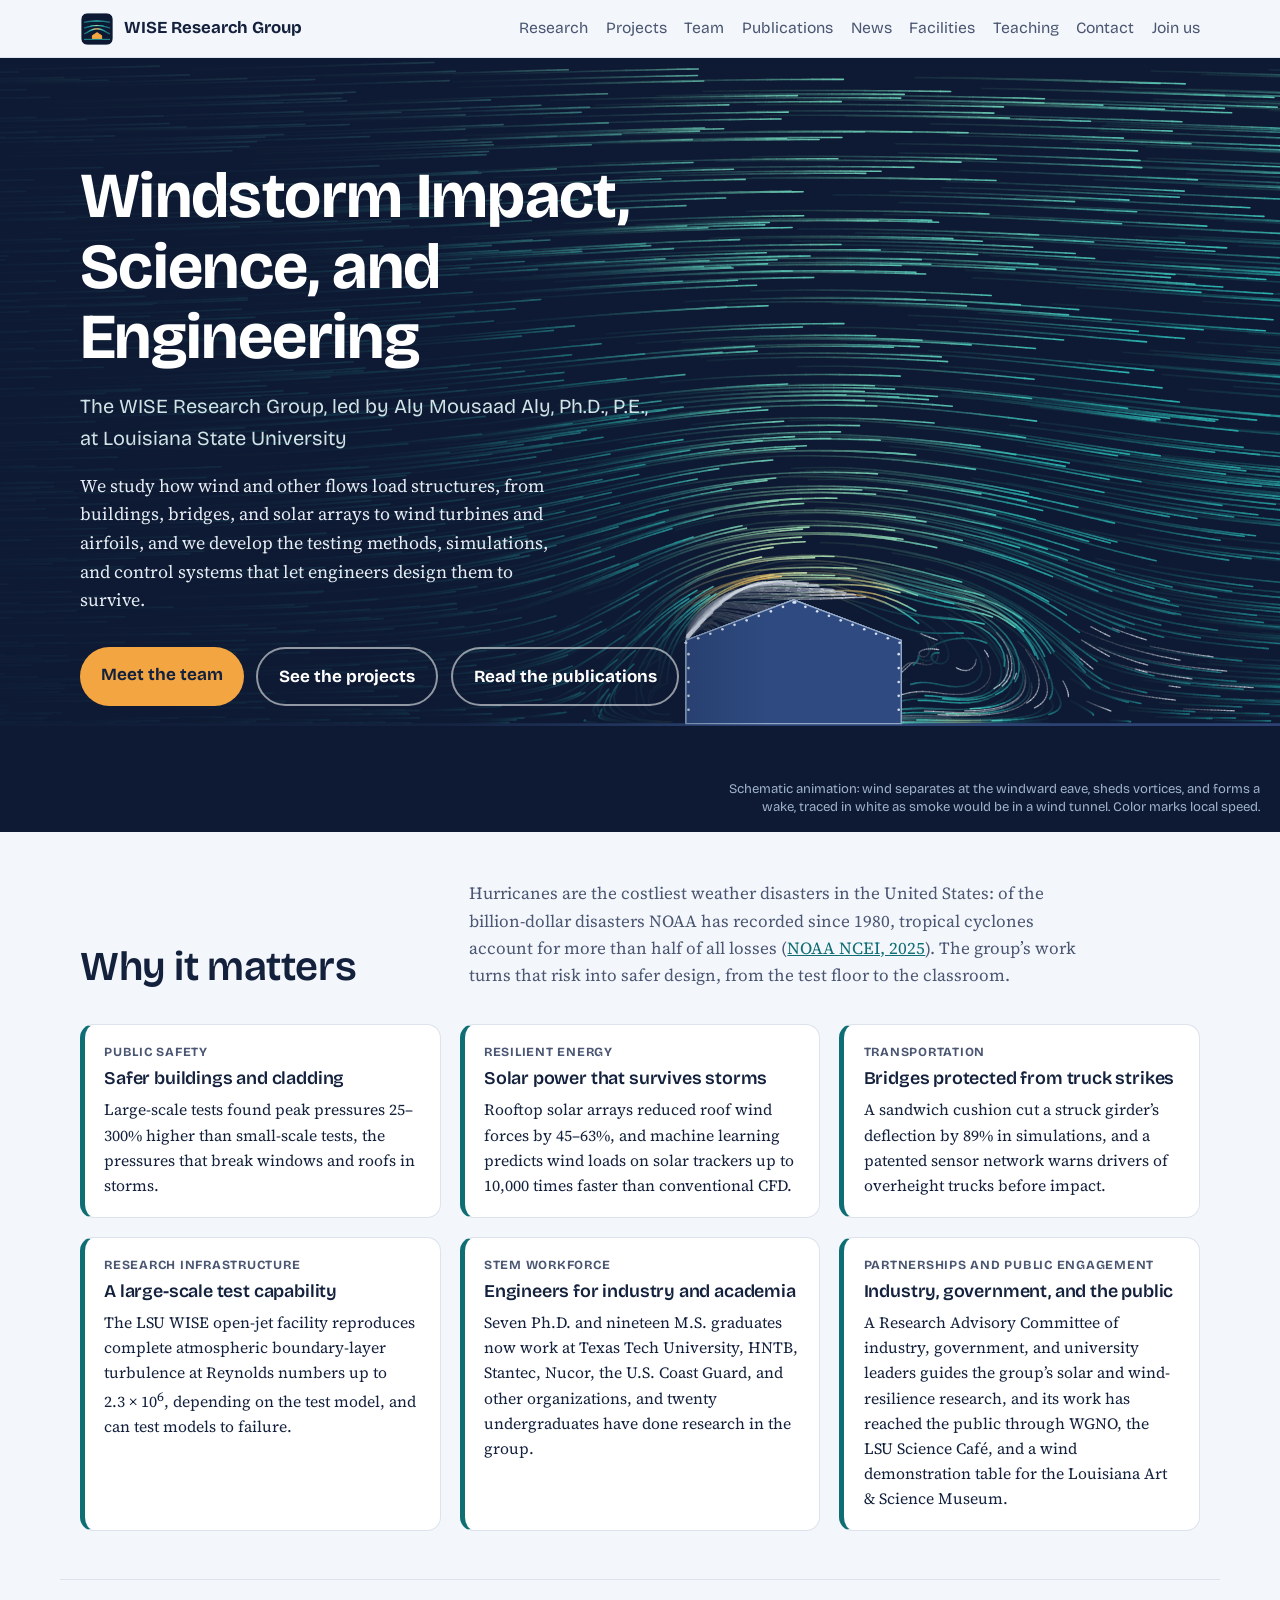
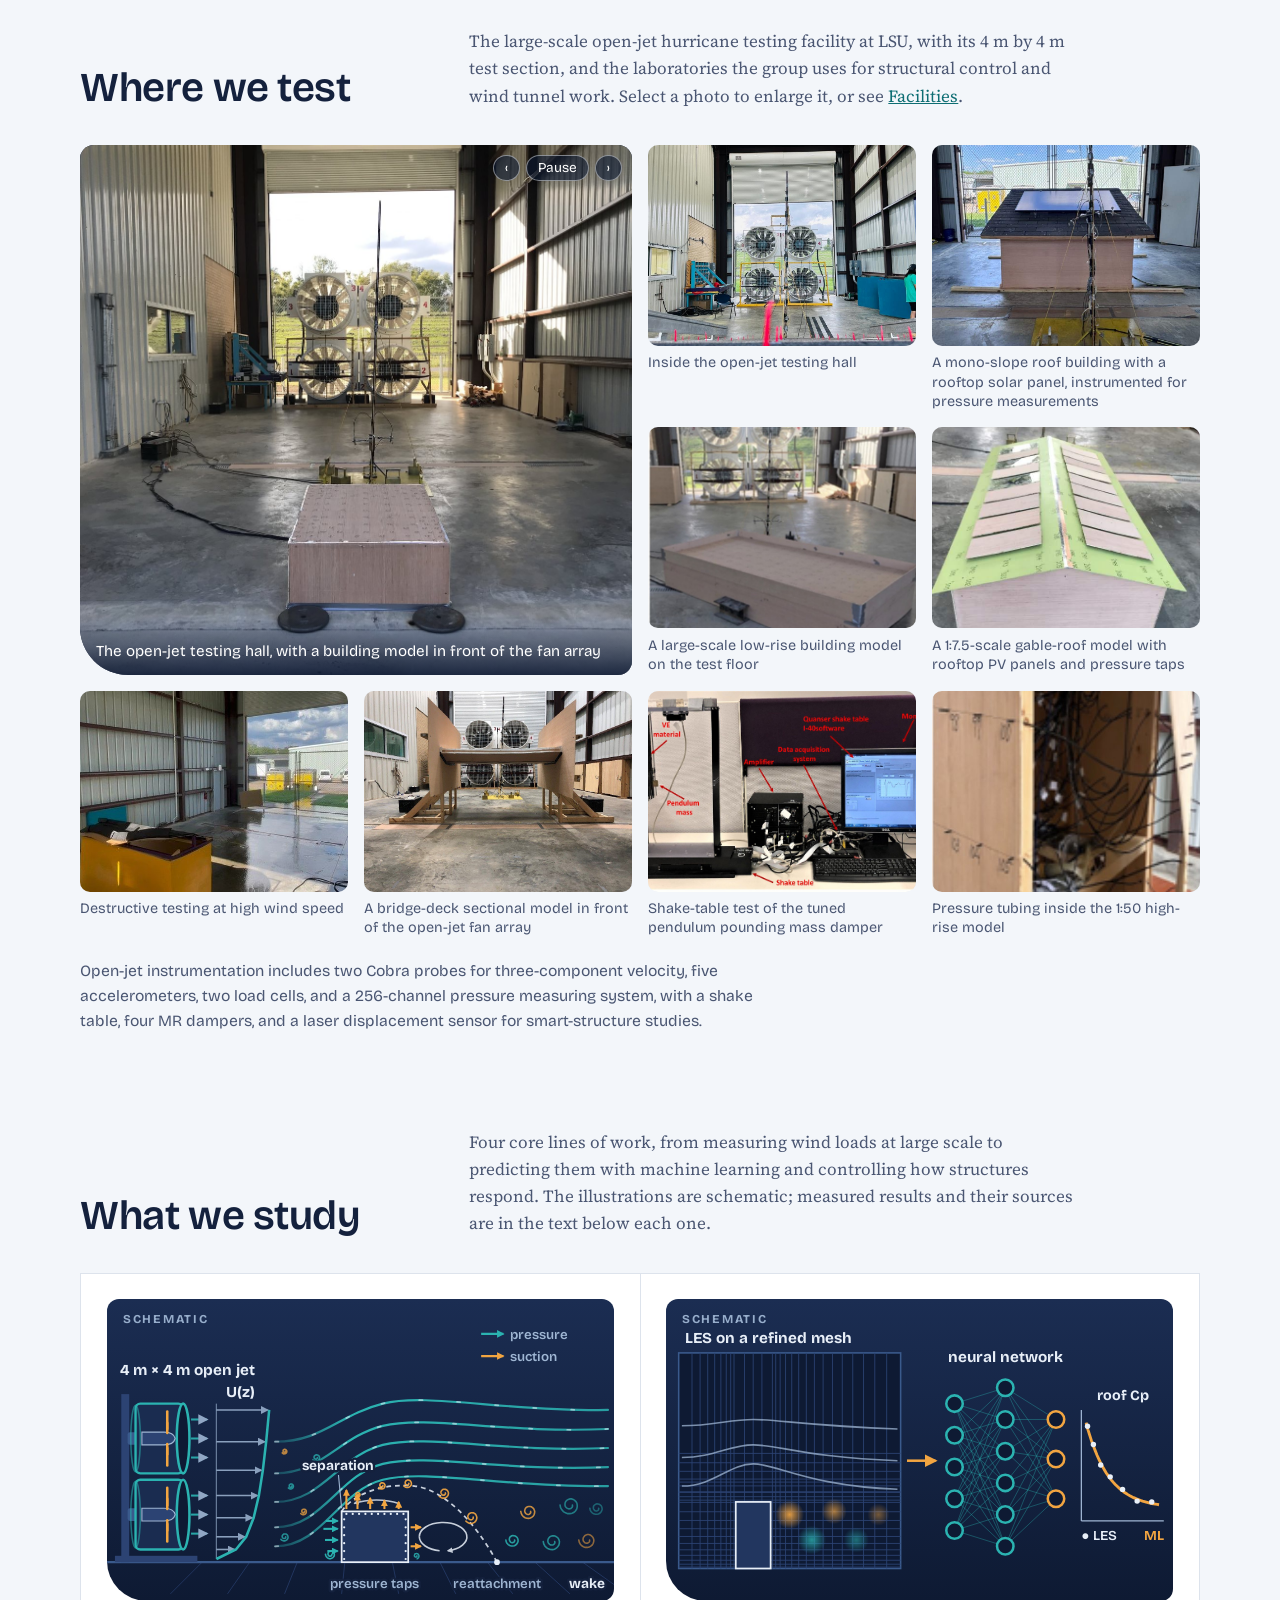
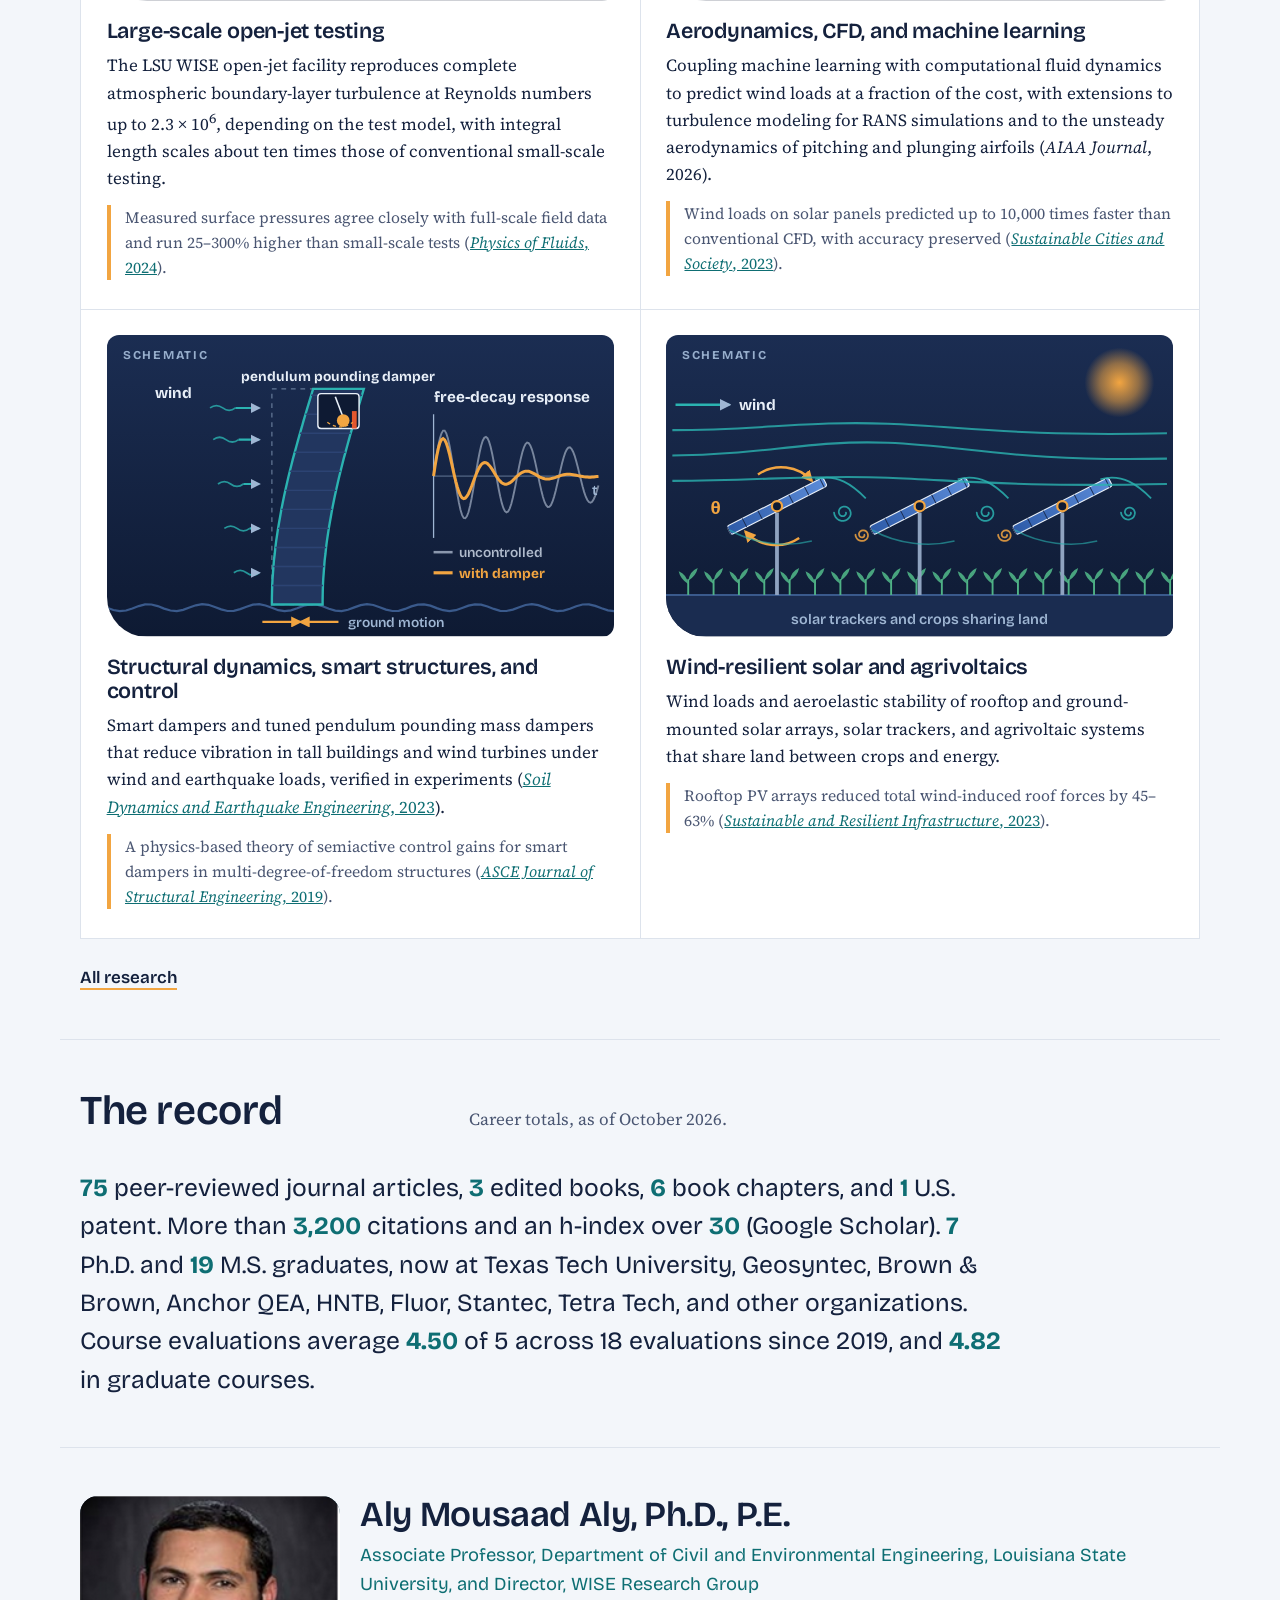
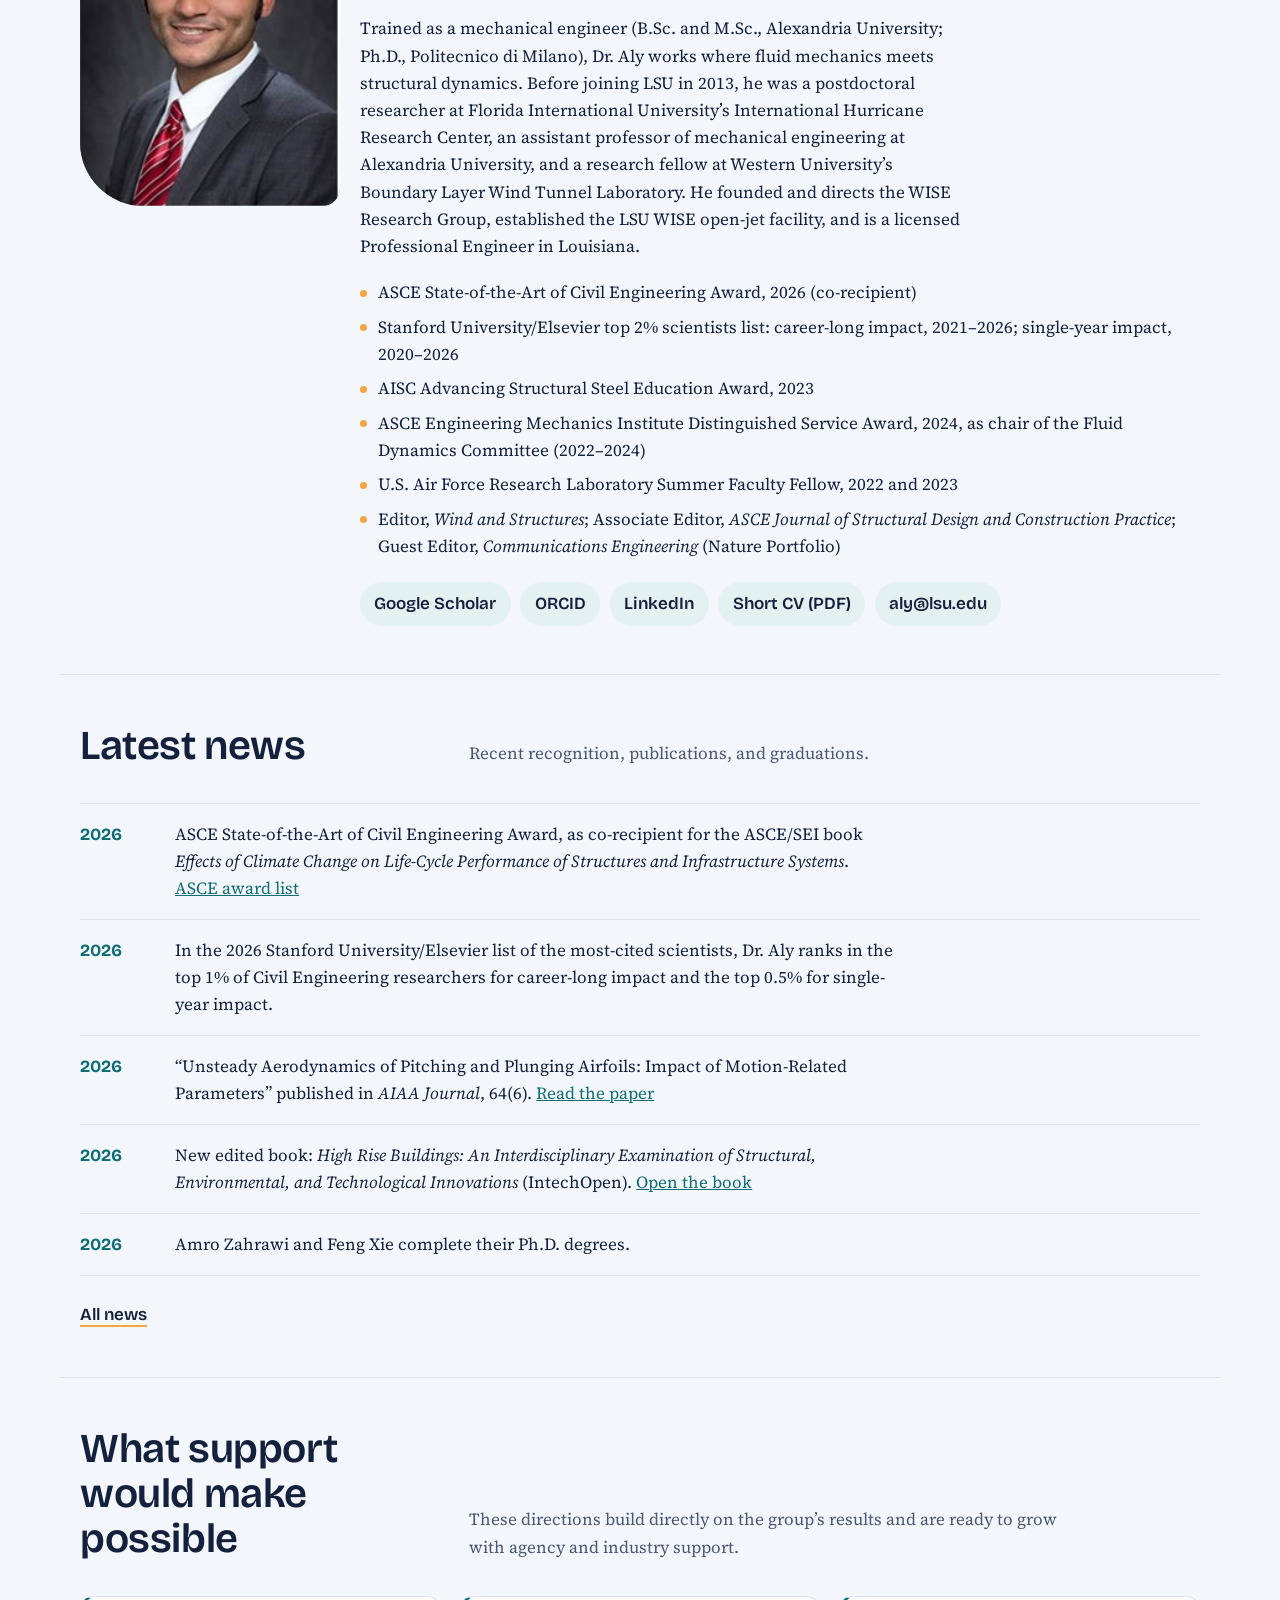
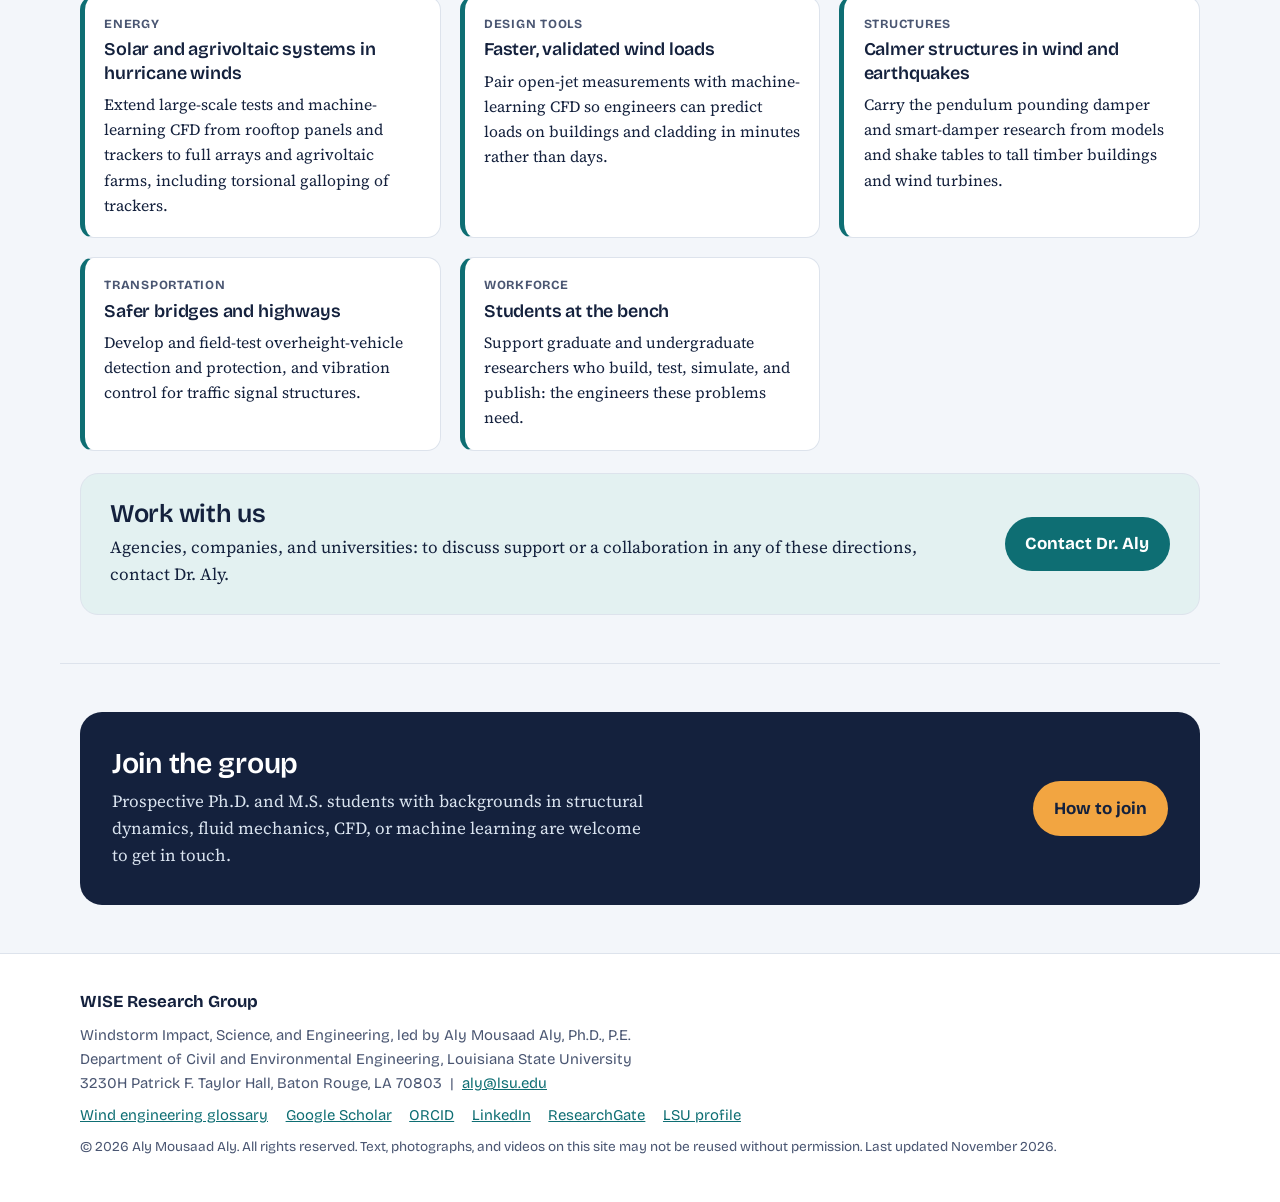
==== commit 46b8f91d: "Add files via upload" ====
--- a/index.html
+++ b/index.html
@@ -19,7 +19,7 @@
 <link rel="preconnect" href="https://fonts.googleapis.com">
 <link rel="preconnect" href="https://fonts.gstatic.com" crossorigin>
 <link href="https://fonts.googleapis.com/css2?family=Bricolage+Grotesque:opsz,wght@12..96,400;12..96,600;12..96,700&amp;family=Source+Serif+4:ital,opsz,wght@0,8..60,400;0,8..60,600;1,8..60,400&amp;display=swap" rel="stylesheet">
-<link rel="stylesheet" href="assets/site.css">
+<link rel="stylesheet" href="assets/site.css?v=37">
 <script>document.documentElement.className+=' js';</script>
 <script type="application/ld+json">{"@context": "https://schema.org", "@graph": [{"@type": "Person", "@id": "https://wise-research-group.github.io/#aly", "name": "Aly Mousaad Aly", "honorificSuffix": "Ph.D., P.E.", "jobTitle": "Associate Professor", "url": "https://wise-research-group.github.io/", "email": "mailto:aly@lsu.edu", "image": "https://faculty.lsu.edu/aly/images/aly.png", "worksFor": {"@type": "CollegeOrUniversity", "name": "Louisiana State University", "url": "https://www.lsu.edu/"}, "alumniOf": [{"@type": "CollegeOrUniversity", "name": "Politecnico di Milano"}, {"@type": "CollegeOrUniversity", "name": "Alexandria University"}], "knowsAbout": ["Wind engineering", "Structural dynamics", "Vibration control", "Computational fluid dynamics", "Machine learning", "Open-jet wind testing", "Solar energy structures", "Agrivoltaics"], "sameAs": ["https://scholar.google.com/citations?user=6DztFFsAAAAJ&hl=en", "https://orcid.org/0000-0002-1253-139X", "https://www.linkedin.com/in/aly-mousaad-aly-a0b421186", "https://www.researchgate.net/profile/Aly-Mousaad-Aly", "https://www.lsu.edu/eng/cee/people/aly.php"]}, {"@type": "WebSite", "@id": "https://wise-research-group.github.io/#website", "url": "https://wise-research-group.github.io/", "name": "WISE Research Group", "alternateName": ["Windstorm Impact, Science, and Engineering Research Group", "WISE Research Group, Aly Mousaad Aly"], "publisher": {"@id": "https://wise-research-group.github.io/#group"}}, {"@type": "Organization", "@id": "https://wise-research-group.github.io/#group", "name": "WISE Research Group", "alternateName": "Windstorm Impact, Science, and Engineering Research Group", "url": "https://wise-research-group.github.io/", "logo": "https://wise-research-group.github.io/assets/img/logo.png", "founder": {"@id": "https://wise-research-group.github.io/#aly"}, "member": [{"@id": "https://wise-research-group.github.io/#aly"}]}]}</script>
 </head>
@@ -230,6 +230,6 @@
     <p class="f-small">&copy; 2026 Aly Mousaad Aly. All rights reserved. Text, photographs, and videos on this site may not be reused without permission. Last updated November 2026.</p>
   </div>
 </footer>
-<script src="assets/site.js"></script>
+<script src="assets/site.js?v=37"></script>
 </body>
 </html>
--- a/assets/site.css
+++ b/assets/site.css
@@ -411,3 +411,6 @@
 .partner a.btn{font-family:var(--display);font-weight:700;background:var(--teal);color:#fff;text-decoration:none;padding:.85rem 1.3rem;border-radius:999px;white-space:nowrap}
 .partner a.btn:hover,.partner a.btn:focus-visible{background:var(--ink)}
 @media (max-width:700px){.partner{grid-template-columns:1fr}}
+
+/* ---- update 35: hero caption width ---- */
+.hero-cap{max-width:60ch}
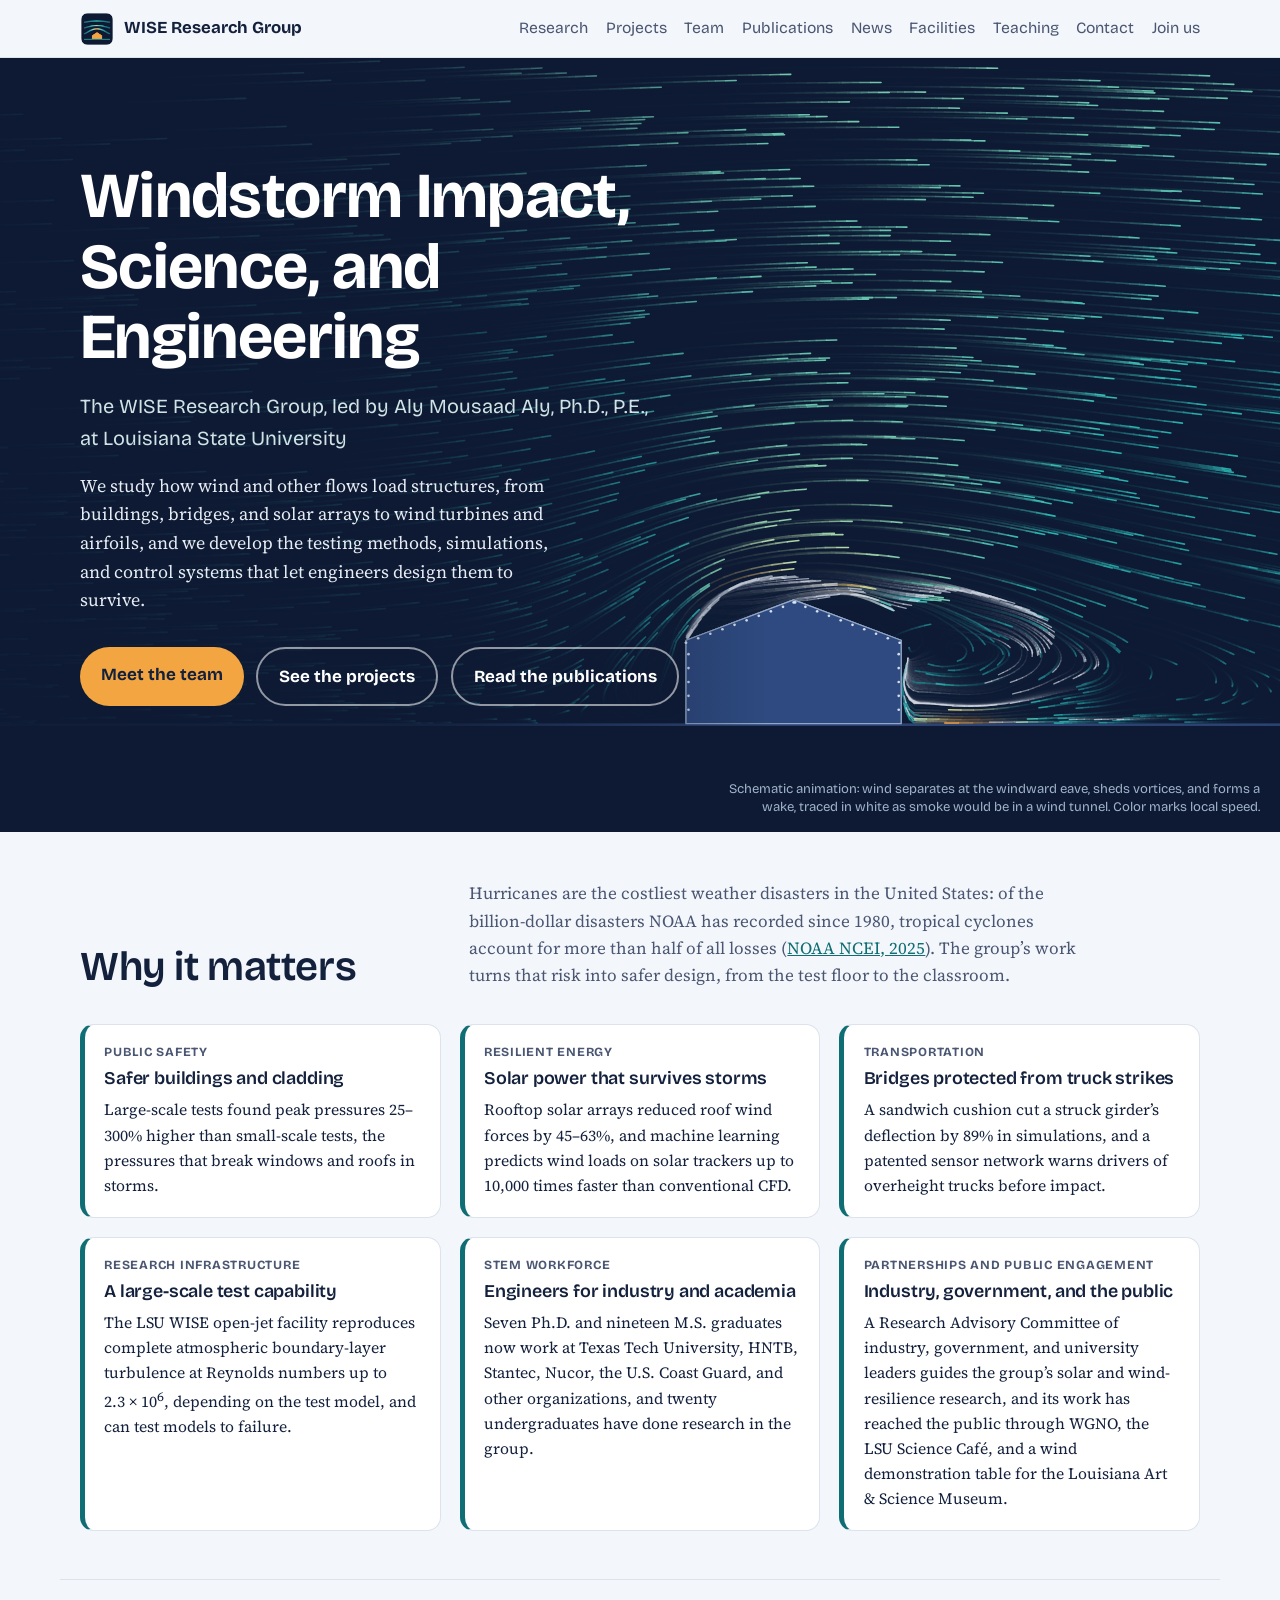
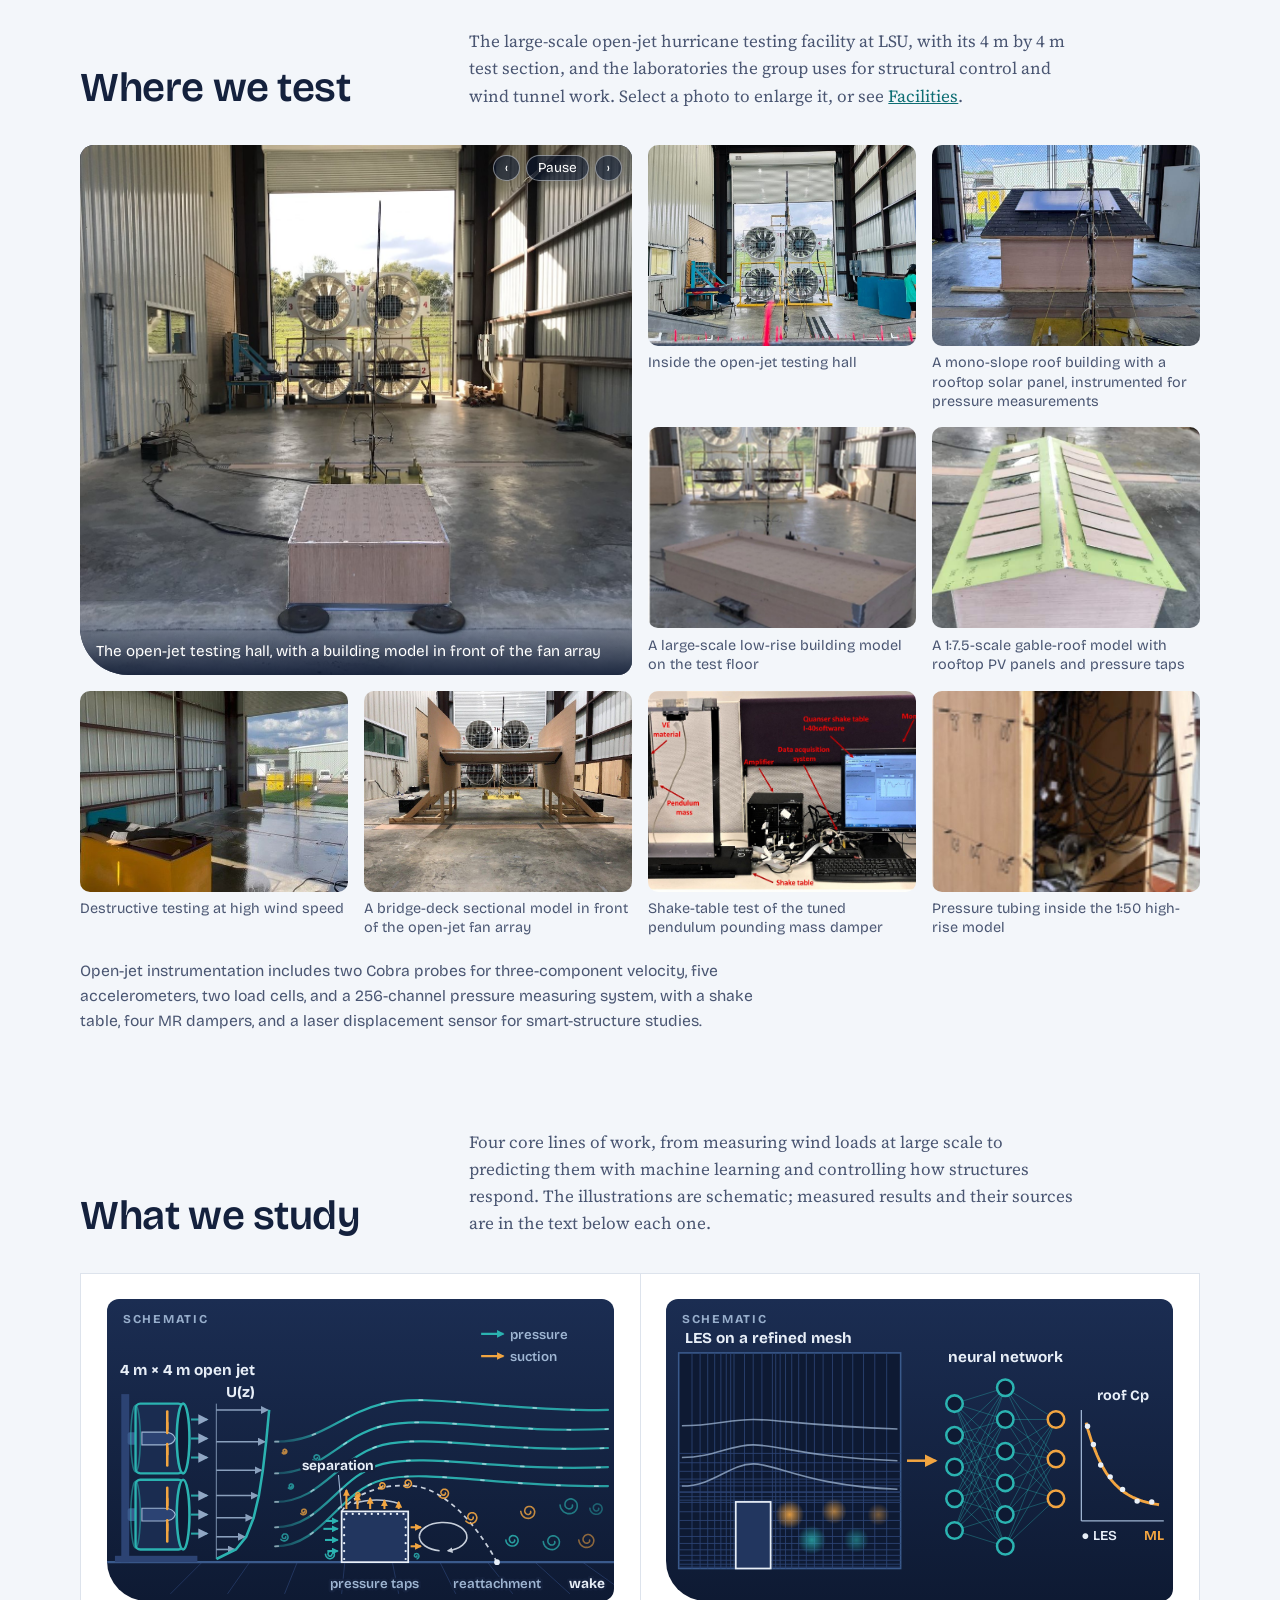
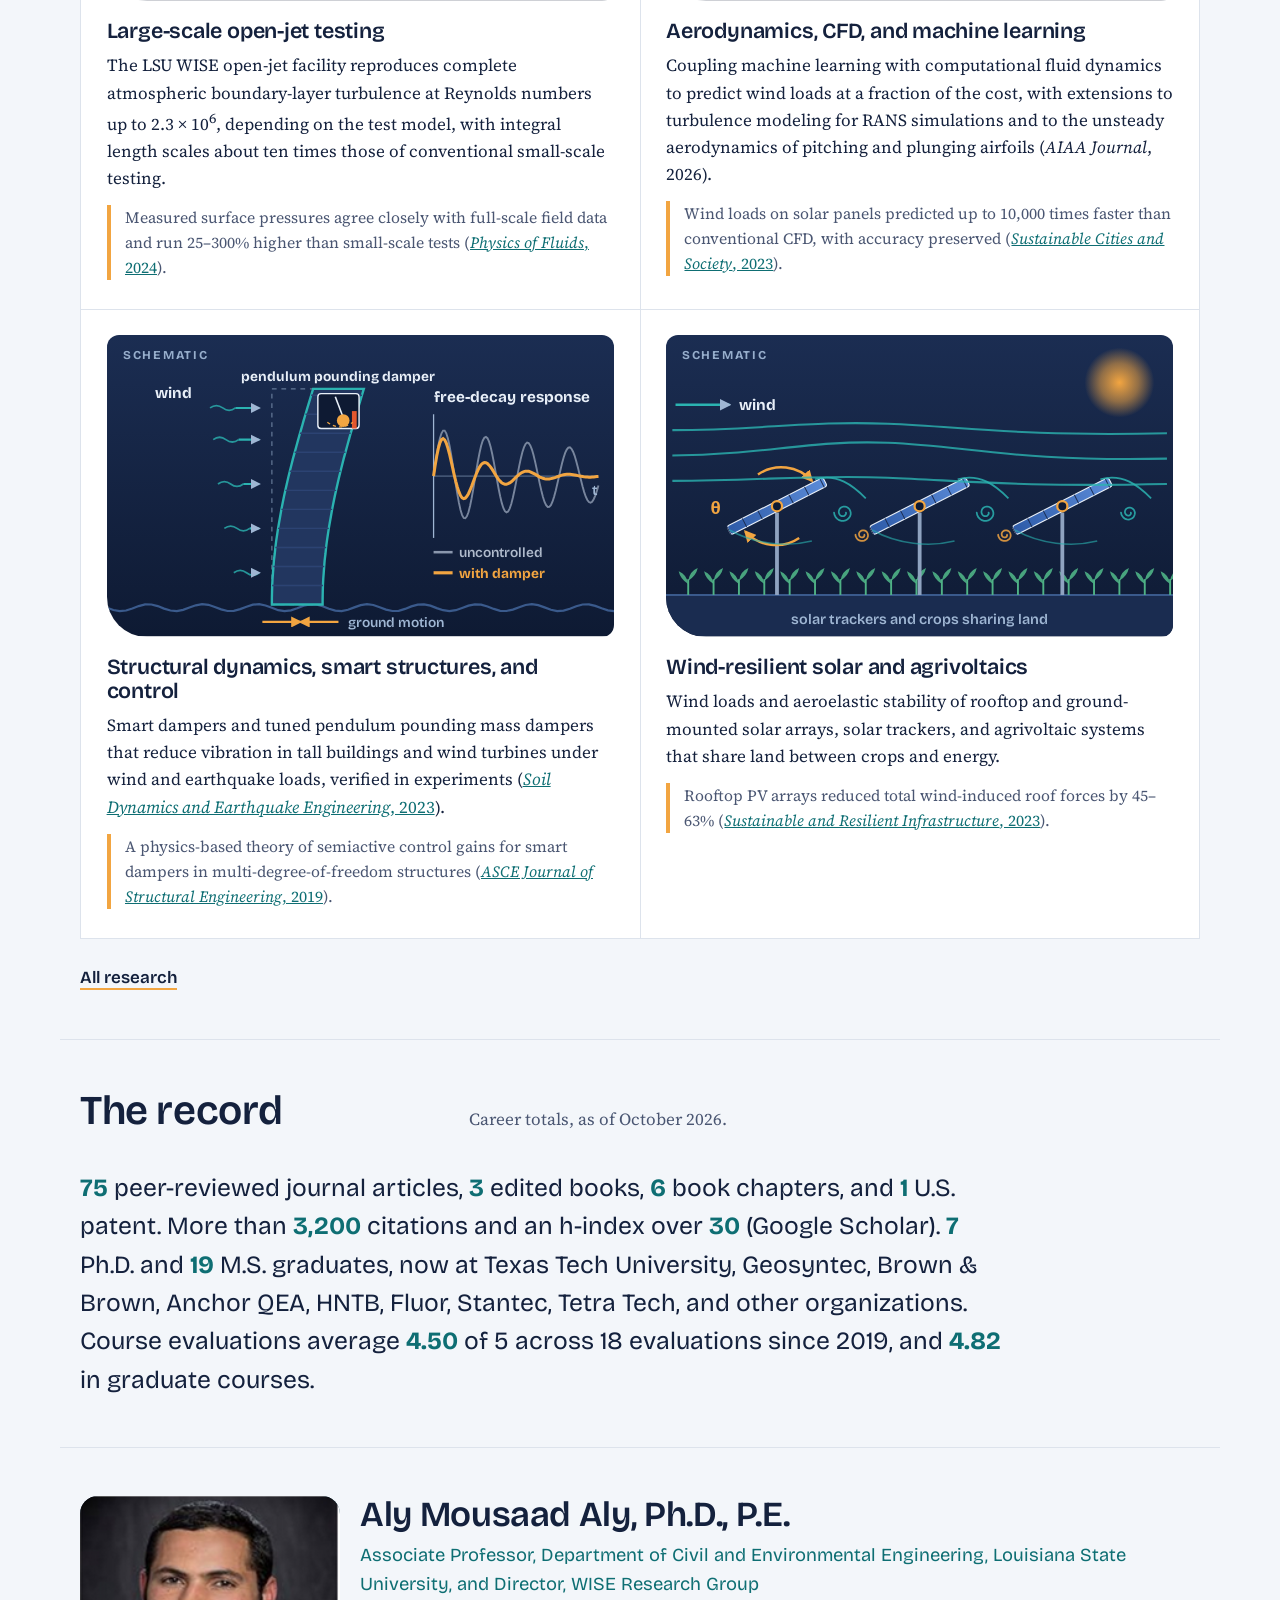
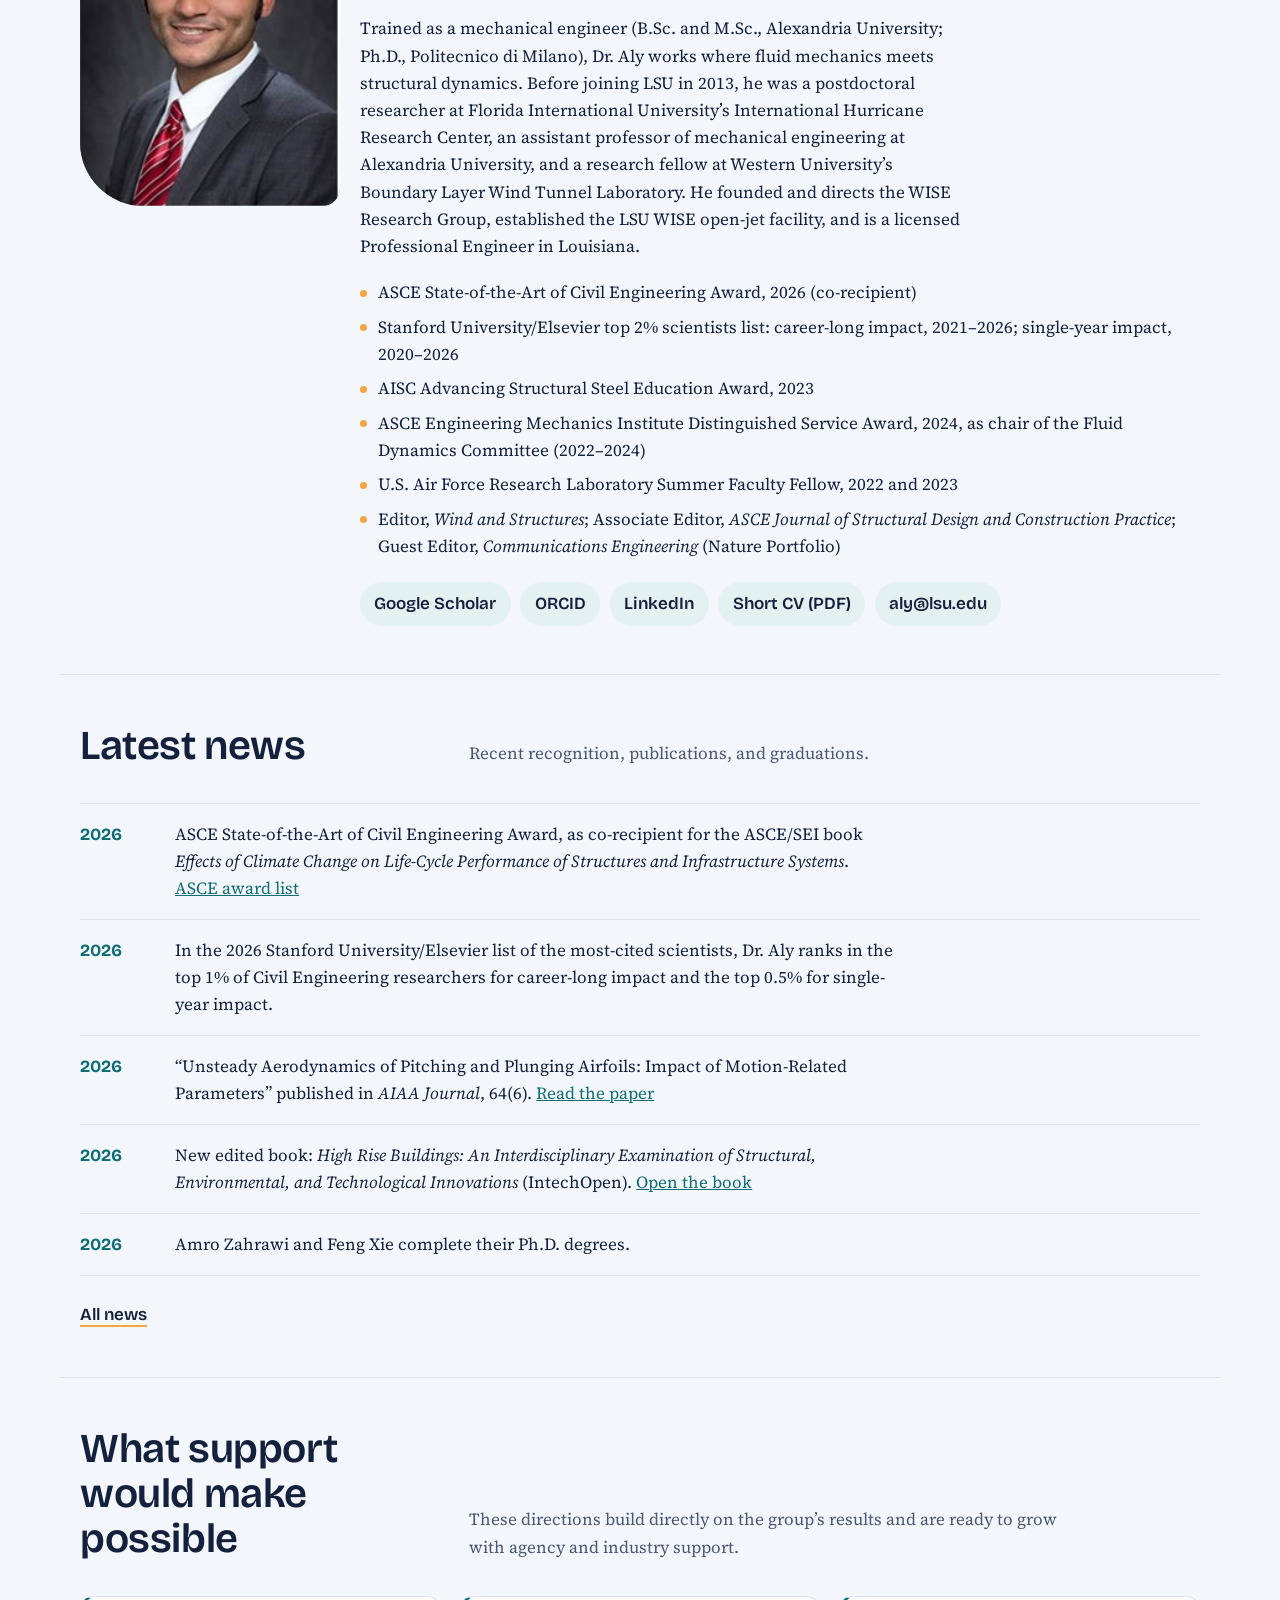
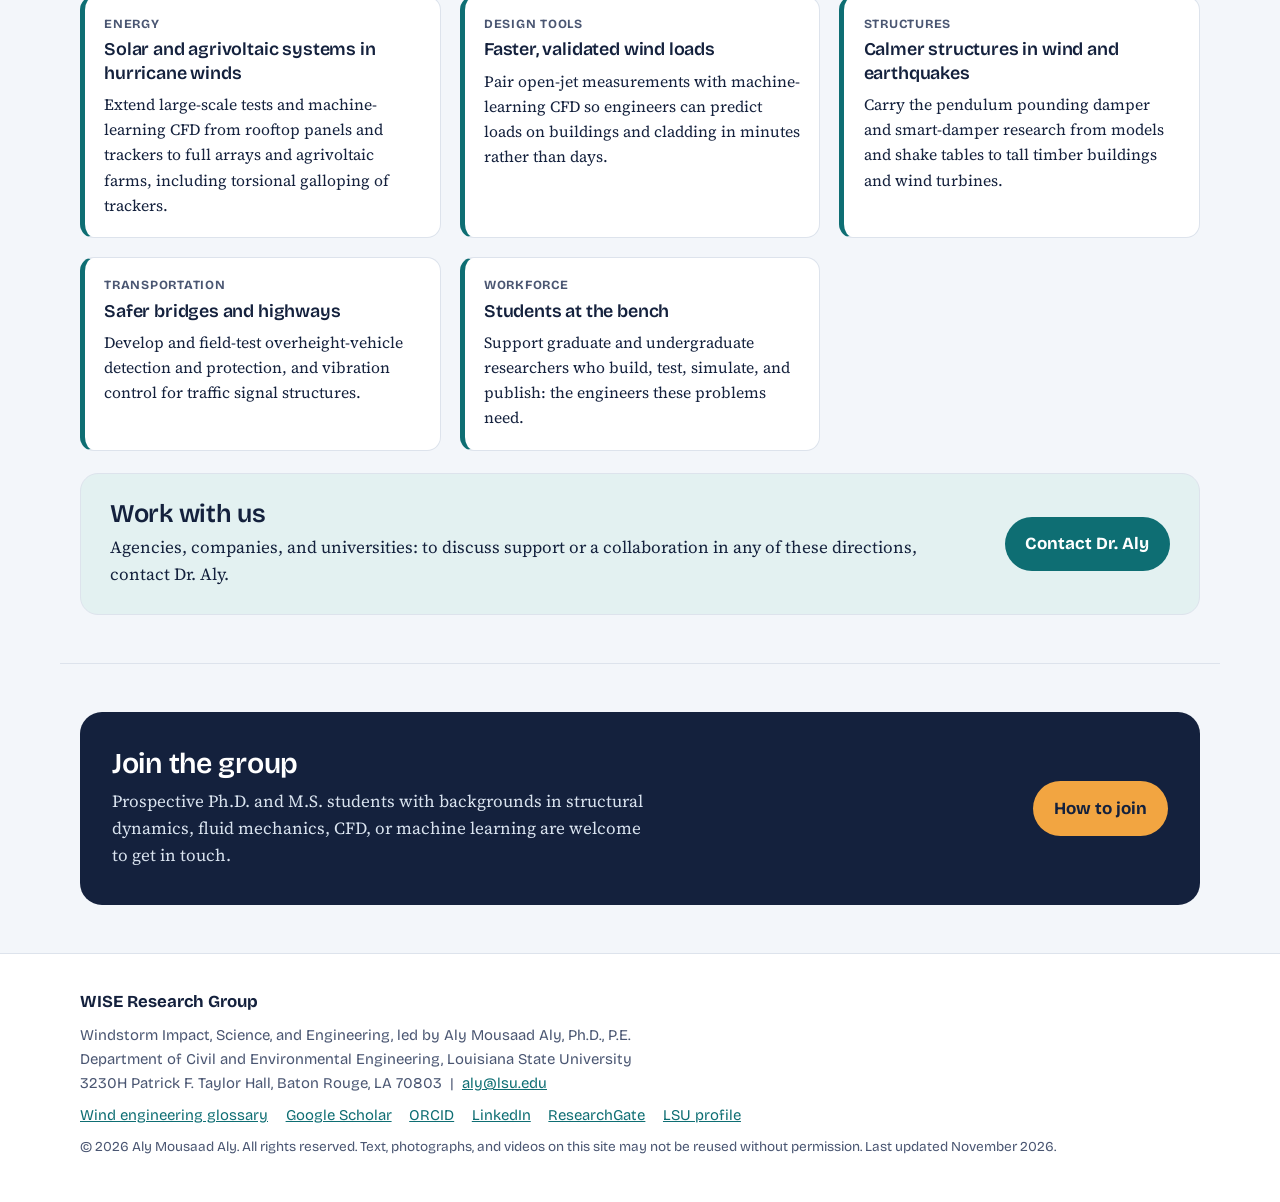
==== commit e7a69525: "Add files via upload" ====
--- a/index.html
+++ b/index.html
@@ -19,7 +19,7 @@
 <link rel="preconnect" href="https://fonts.googleapis.com">
 <link rel="preconnect" href="https://fonts.gstatic.com" crossorigin>
 <link href="https://fonts.googleapis.com/css2?family=Bricolage+Grotesque:opsz,wght@12..96,400;12..96,600;12..96,700&amp;family=Source+Serif+4:ital,opsz,wght@0,8..60,400;0,8..60,600;1,8..60,400&amp;display=swap" rel="stylesheet">
-<link rel="stylesheet" href="assets/site.css?v=37">
+<link rel="stylesheet" href="assets/site.css?v=38">
 <script>document.documentElement.className+=' js';</script>
 <script type="application/ld+json">{"@context": "https://schema.org", "@graph": [{"@type": "Person", "@id": "https://wise-research-group.github.io/#aly", "name": "Aly Mousaad Aly", "honorificSuffix": "Ph.D., P.E.", "jobTitle": "Associate Professor", "url": "https://wise-research-group.github.io/", "email": "mailto:aly@lsu.edu", "image": "https://faculty.lsu.edu/aly/images/aly.png", "worksFor": {"@type": "CollegeOrUniversity", "name": "Louisiana State University", "url": "https://www.lsu.edu/"}, "alumniOf": [{"@type": "CollegeOrUniversity", "name": "Politecnico di Milano"}, {"@type": "CollegeOrUniversity", "name": "Alexandria University"}], "knowsAbout": ["Wind engineering", "Structural dynamics", "Vibration control", "Computational fluid dynamics", "Machine learning", "Open-jet wind testing", "Solar energy structures", "Agrivoltaics"], "sameAs": ["https://scholar.google.com/citations?user=6DztFFsAAAAJ&hl=en", "https://orcid.org/0000-0002-1253-139X", "https://www.linkedin.com/in/aly-mousaad-aly-a0b421186", "https://www.researchgate.net/profile/Aly-Mousaad-Aly", "https://www.lsu.edu/eng/cee/people/aly.php"]}, {"@type": "WebSite", "@id": "https://wise-research-group.github.io/#website", "url": "https://wise-research-group.github.io/", "name": "WISE Research Group", "alternateName": ["Windstorm Impact, Science, and Engineering Research Group", "WISE Research Group, Aly Mousaad Aly"], "publisher": {"@id": "https://wise-research-group.github.io/#group"}}, {"@type": "Organization", "@id": "https://wise-research-group.github.io/#group", "name": "WISE Research Group", "alternateName": "Windstorm Impact, Science, and Engineering Research Group", "url": "https://wise-research-group.github.io/", "logo": "https://wise-research-group.github.io/assets/img/logo.png", "founder": {"@id": "https://wise-research-group.github.io/#aly"}, "member": [{"@id": "https://wise-research-group.github.io/#aly"}]}]}</script>
 </head>
@@ -230,6 +230,6 @@
     <p class="f-small">&copy; 2026 Aly Mousaad Aly. All rights reserved. Text, photographs, and videos on this site may not be reused without permission. Last updated November 2026.</p>
   </div>
 </footer>
-<script src="assets/site.js?v=37"></script>
+<script src="assets/site.js?v=38"></script>
 </body>
 </html>
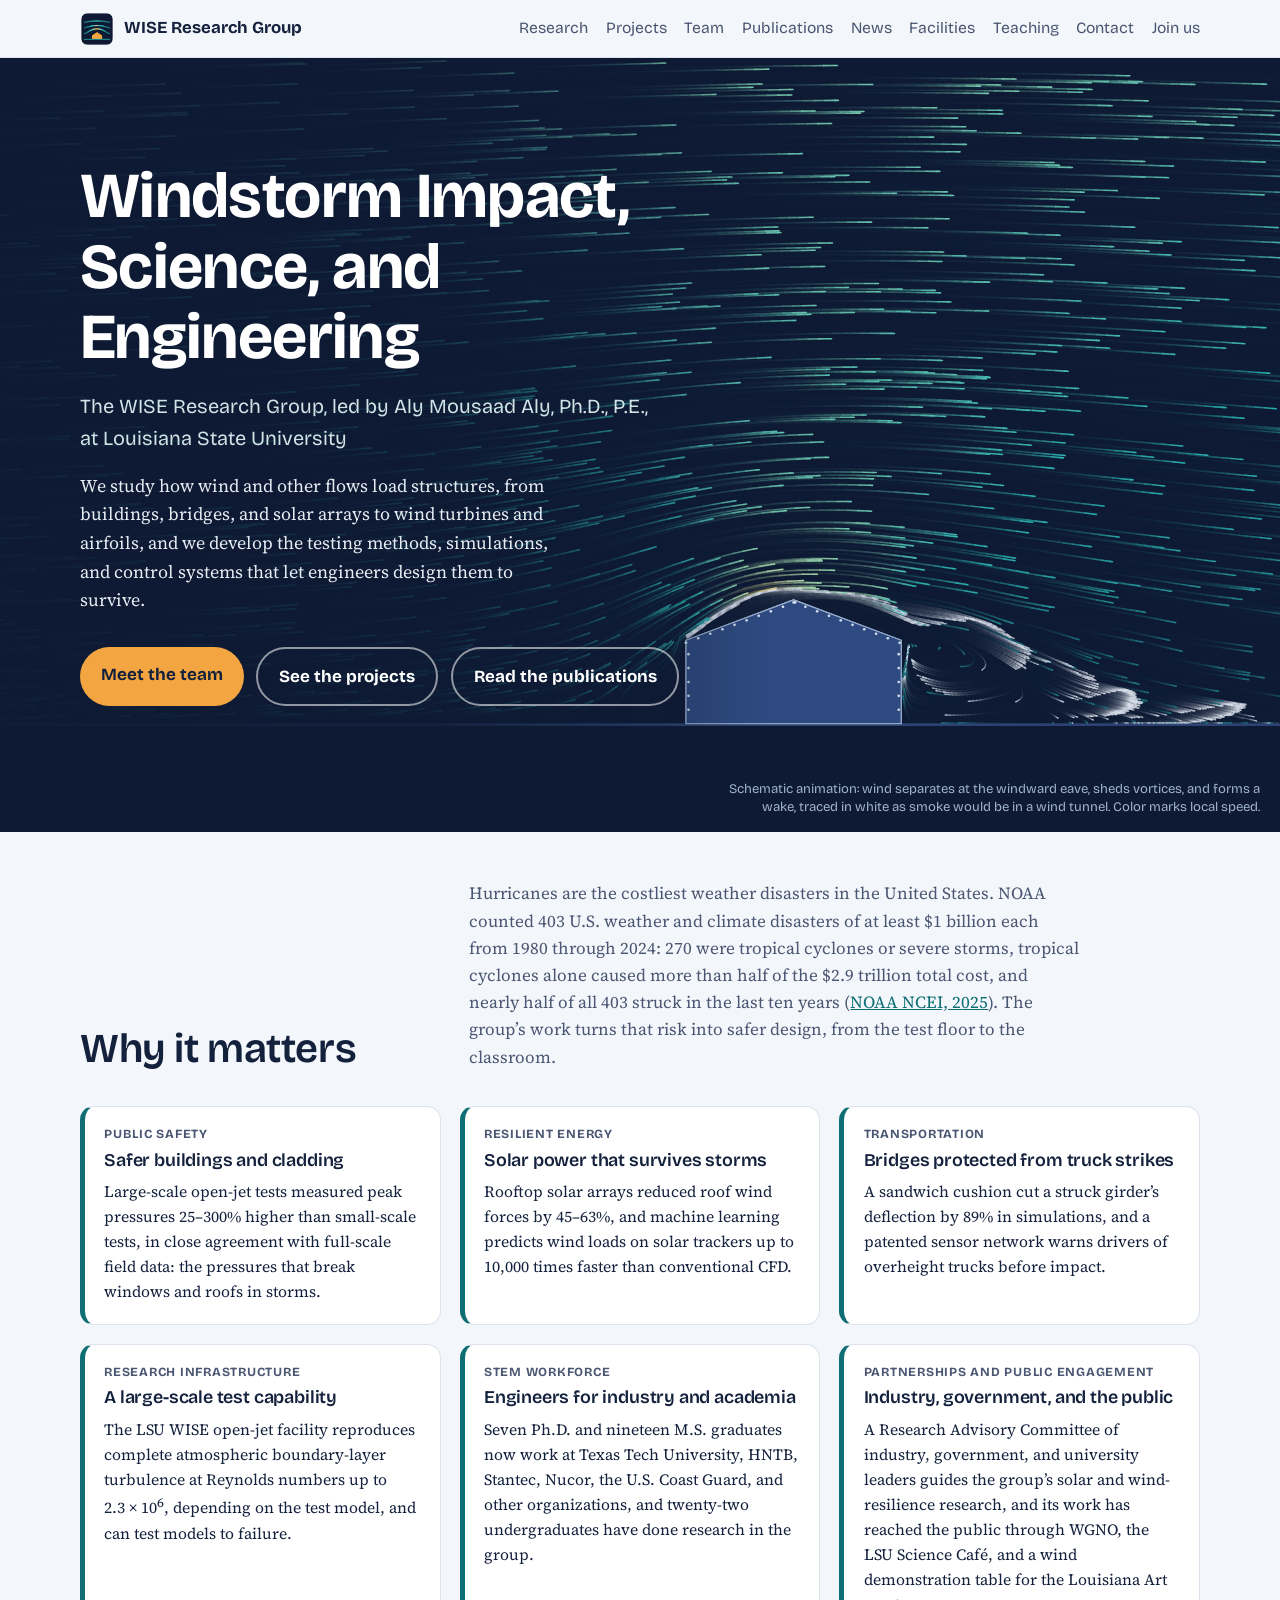
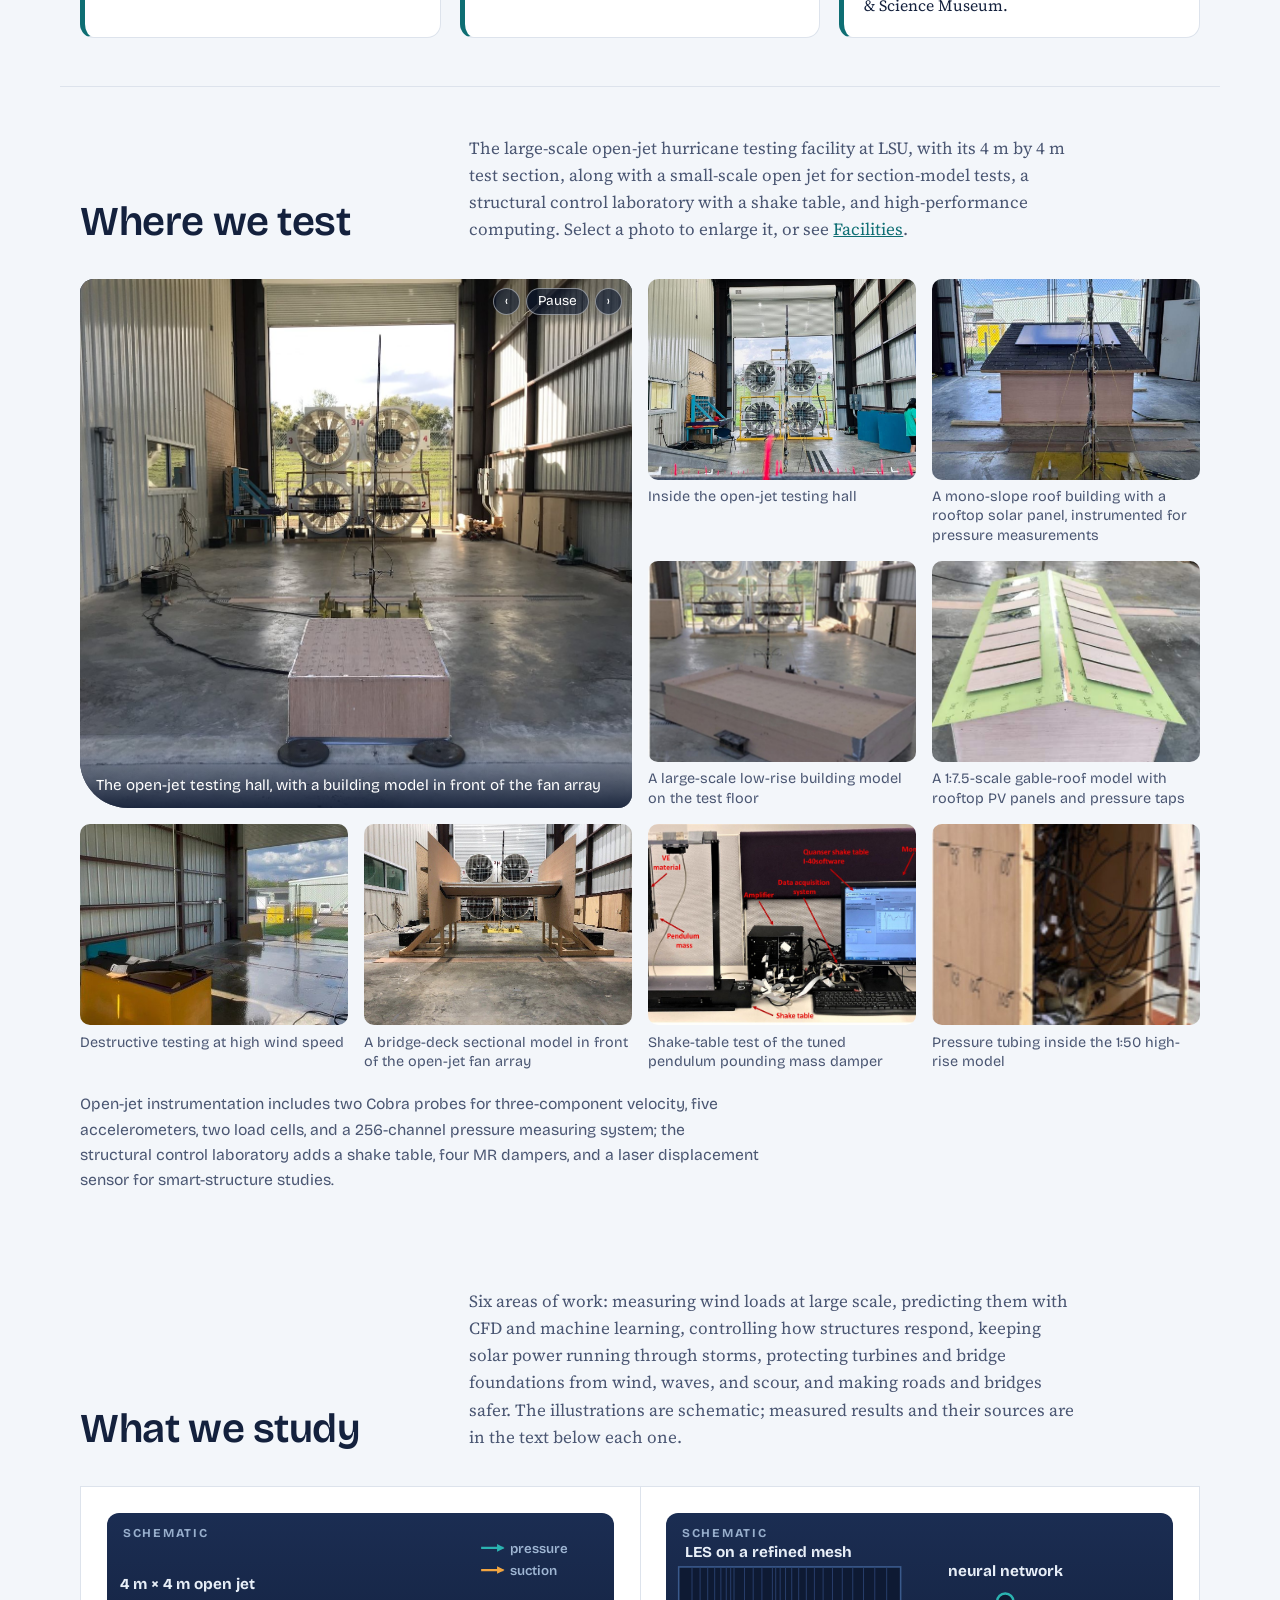
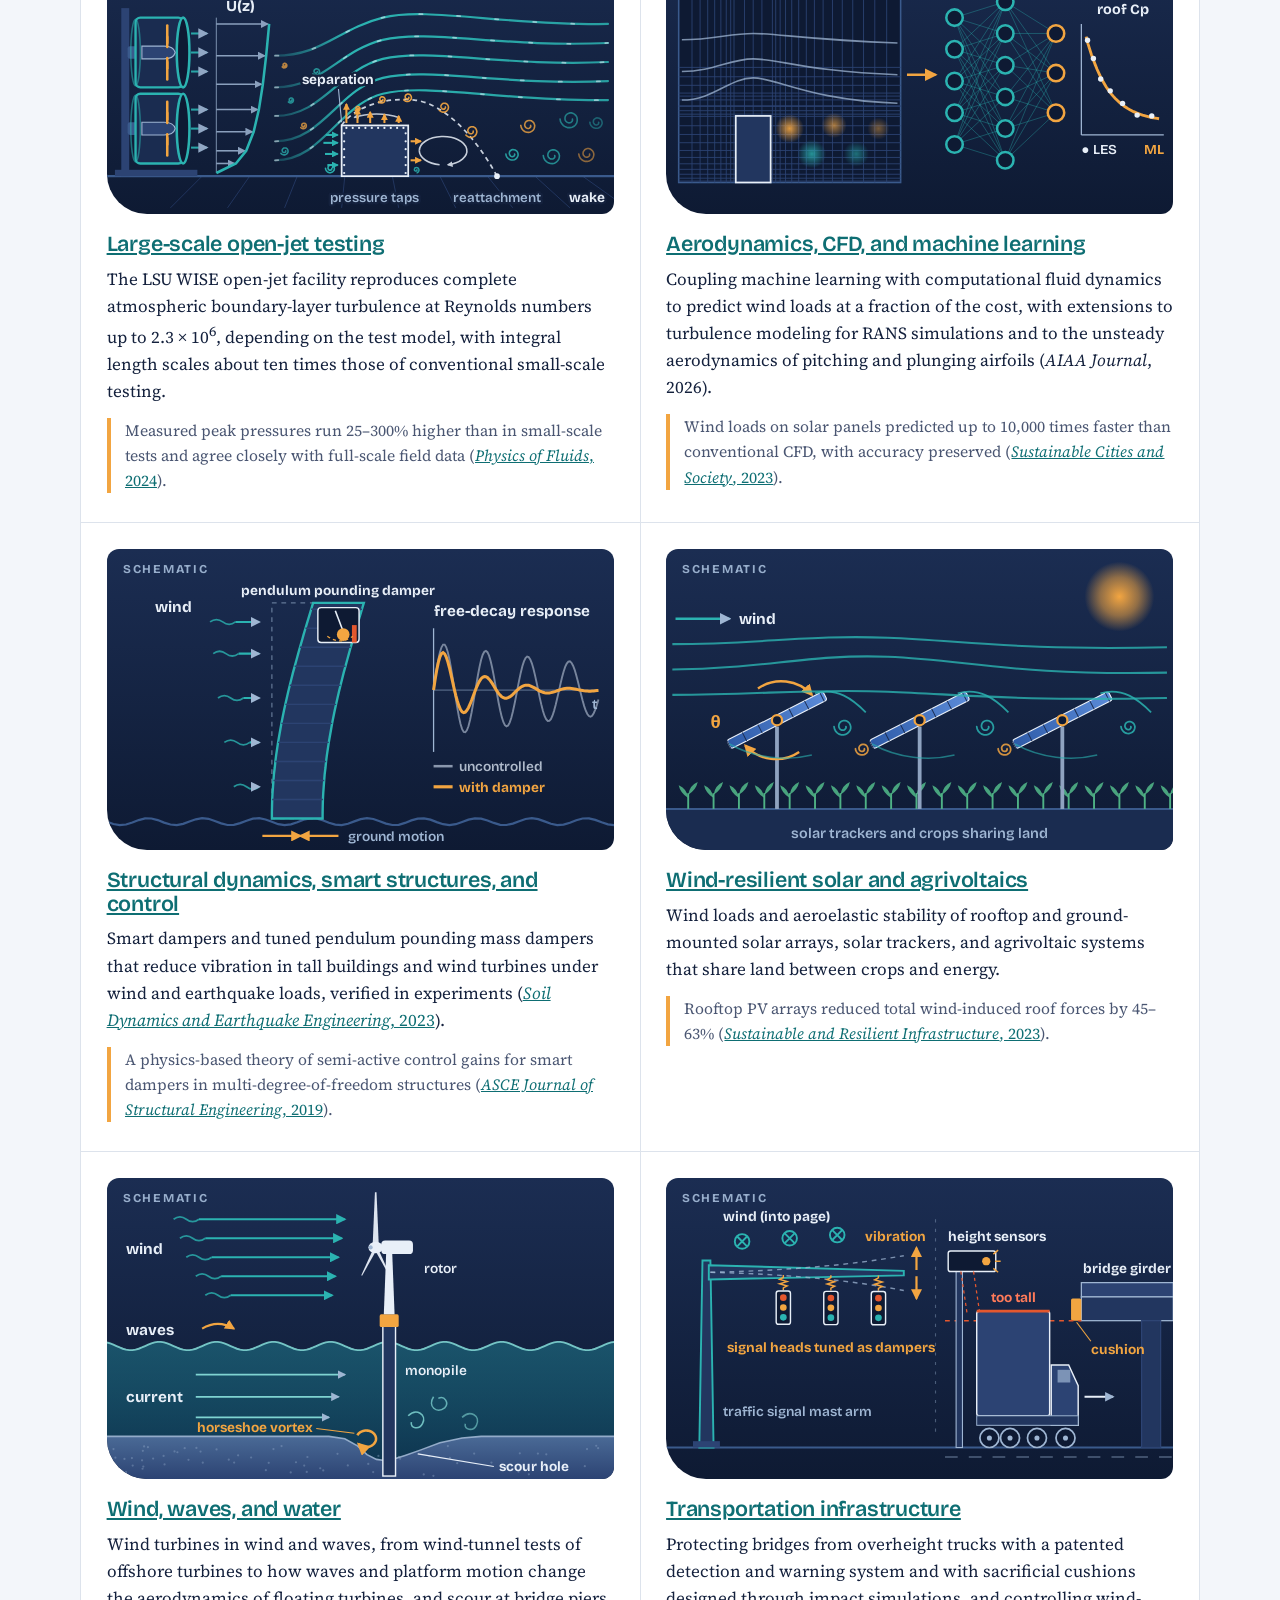
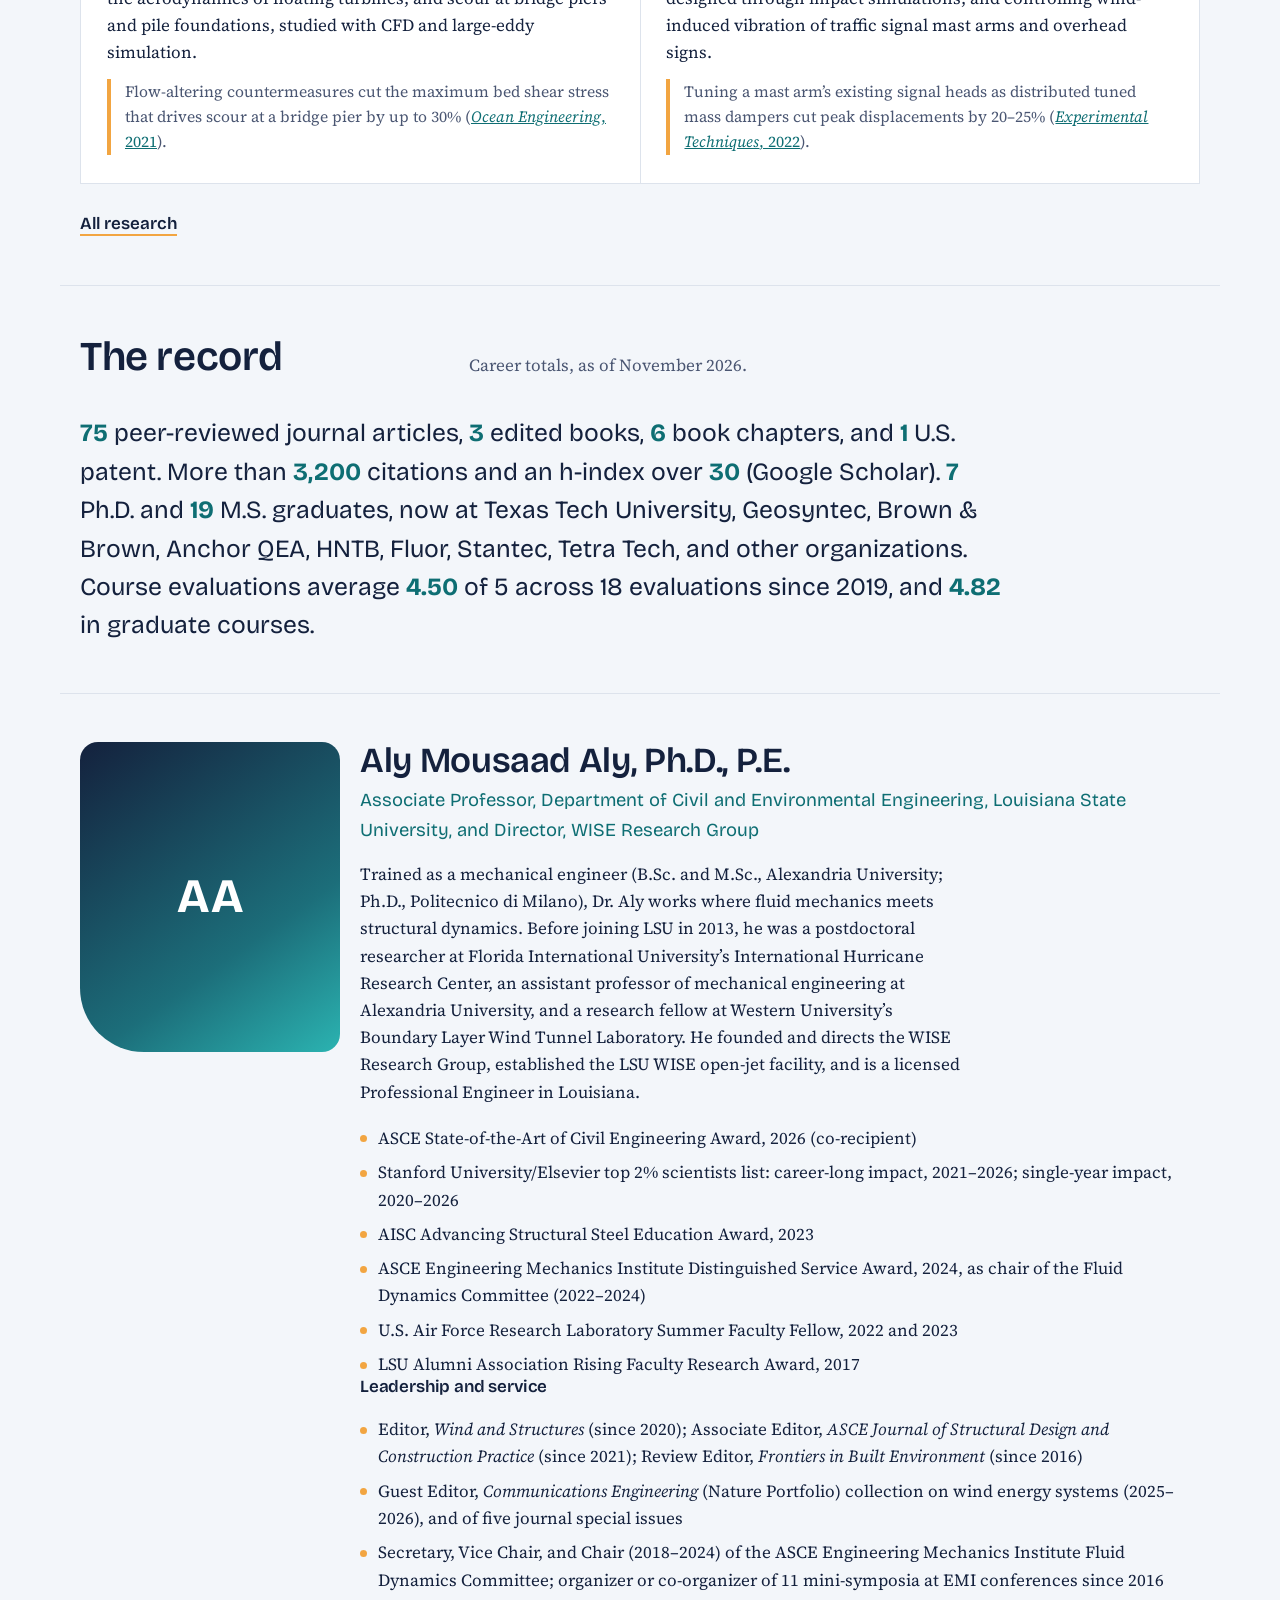
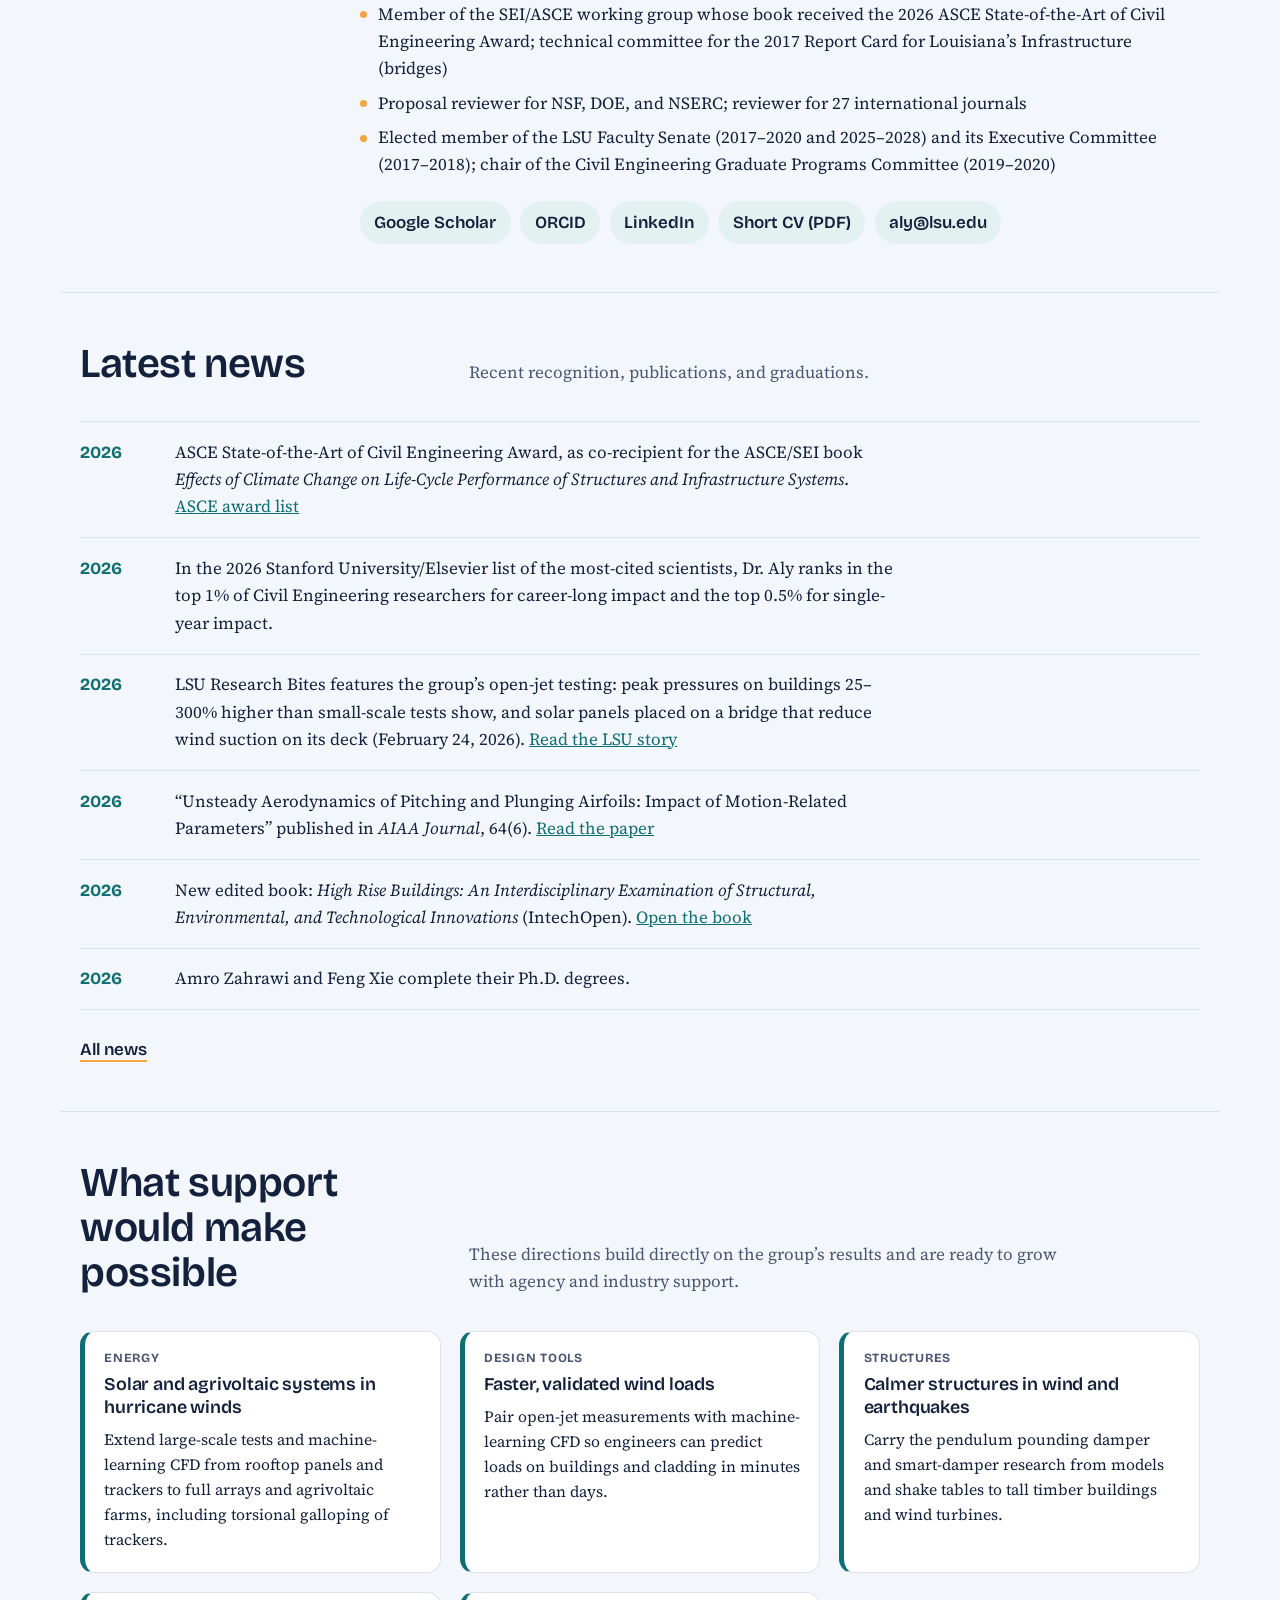
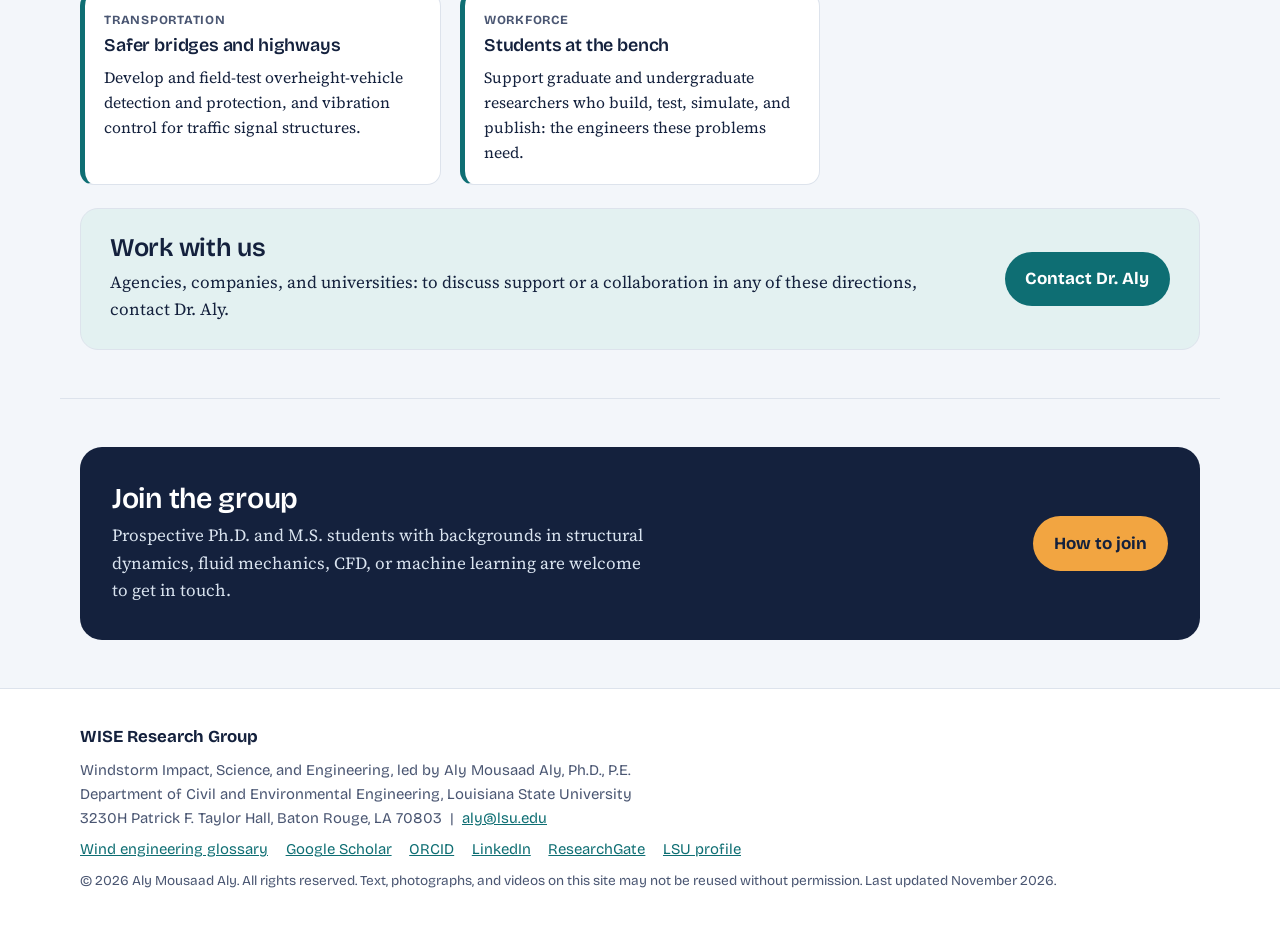
==== commit 4aaa5ffd: "Add files via upload" ====
--- a/index.html
+++ b/index.html
@@ -19,9 +19,9 @@
 <link rel="preconnect" href="https://fonts.googleapis.com">
 <link rel="preconnect" href="https://fonts.gstatic.com" crossorigin>
 <link href="https://fonts.googleapis.com/css2?family=Bricolage+Grotesque:opsz,wght@12..96,400;12..96,600;12..96,700&amp;family=Source+Serif+4:ital,opsz,wght@0,8..60,400;0,8..60,600;1,8..60,400&amp;display=swap" rel="stylesheet">
-<link rel="stylesheet" href="assets/site.css?v=38">
+<link rel="stylesheet" href="assets/site.css?v=41">
 <script>document.documentElement.className+=' js';</script>
-<script type="application/ld+json">{"@context": "https://schema.org", "@graph": [{"@type": "Person", "@id": "https://wise-research-group.github.io/#aly", "name": "Aly Mousaad Aly", "honorificSuffix": "Ph.D., P.E.", "jobTitle": "Associate Professor", "url": "https://wise-research-group.github.io/", "email": "mailto:aly@lsu.edu", "image": "https://faculty.lsu.edu/aly/images/aly.png", "worksFor": {"@type": "CollegeOrUniversity", "name": "Louisiana State University", "url": "https://www.lsu.edu/"}, "alumniOf": [{"@type": "CollegeOrUniversity", "name": "Politecnico di Milano"}, {"@type": "CollegeOrUniversity", "name": "Alexandria University"}], "knowsAbout": ["Wind engineering", "Structural dynamics", "Vibration control", "Computational fluid dynamics", "Machine learning", "Open-jet wind testing", "Solar energy structures", "Agrivoltaics"], "sameAs": ["https://scholar.google.com/citations?user=6DztFFsAAAAJ&hl=en", "https://orcid.org/0000-0002-1253-139X", "https://www.linkedin.com/in/aly-mousaad-aly-a0b421186", "https://www.researchgate.net/profile/Aly-Mousaad-Aly", "https://www.lsu.edu/eng/cee/people/aly.php"]}, {"@type": "WebSite", "@id": "https://wise-research-group.github.io/#website", "url": "https://wise-research-group.github.io/", "name": "WISE Research Group", "alternateName": ["Windstorm Impact, Science, and Engineering Research Group", "WISE Research Group, Aly Mousaad Aly"], "publisher": {"@id": "https://wise-research-group.github.io/#group"}}, {"@type": "Organization", "@id": "https://wise-research-group.github.io/#group", "name": "WISE Research Group", "alternateName": "Windstorm Impact, Science, and Engineering Research Group", "url": "https://wise-research-group.github.io/", "logo": "https://wise-research-group.github.io/assets/img/logo.png", "founder": {"@id": "https://wise-research-group.github.io/#aly"}, "member": [{"@id": "https://wise-research-group.github.io/#aly"}]}]}</script>
+<script type="application/ld+json">{"@context": "https://schema.org", "@graph": [{"@type": "Person", "@id": "https://wise-research-group.github.io/#aly", "name": "Aly Mousaad Aly", "honorificSuffix": "Ph.D., P.E.", "jobTitle": "Associate Professor", "url": "https://wise-research-group.github.io/", "email": "mailto:aly@lsu.edu", "image": "https://wise-research-group.github.io/assets/photos/aly.jpg", "worksFor": {"@type": "CollegeOrUniversity", "name": "Louisiana State University", "url": "https://www.lsu.edu/"}, "alumniOf": [{"@type": "CollegeOrUniversity", "name": "Politecnico di Milano"}, {"@type": "CollegeOrUniversity", "name": "Alexandria University"}], "knowsAbout": ["Wind engineering", "Structural dynamics", "Vibration control", "Computational fluid dynamics", "Machine learning", "Open-jet wind testing", "Solar energy structures", "Agrivoltaics"], "sameAs": ["https://scholar.google.com/citations?user=6DztFFsAAAAJ&hl=en", "https://orcid.org/0000-0002-1253-139X", "https://www.linkedin.com/in/aly-mousaad-aly-a0b421186", "https://www.researchgate.net/profile/Aly-Mousaad-Aly", "https://www.lsu.edu/eng/cee/people/aly.php"]}, {"@type": "WebSite", "@id": "https://wise-research-group.github.io/#website", "url": "https://wise-research-group.github.io/", "name": "WISE Research Group", "alternateName": ["Windstorm Impact, Science, and Engineering Research Group", "WISE Research Group, Aly Mousaad Aly"], "publisher": {"@id": "https://wise-research-group.github.io/#group"}}, {"@type": "Organization", "@id": "https://wise-research-group.github.io/#group", "name": "WISE Research Group", "alternateName": "Windstorm Impact, Science, and Engineering Research Group", "url": "https://wise-research-group.github.io/", "logo": "https://wise-research-group.github.io/assets/img/logo.png", "founder": {"@id": "https://wise-research-group.github.io/#aly"}, "member": [{"@id": "https://wise-research-group.github.io/#aly"}]}]}</script>
 </head>
 <body>
 <a class="skip" href="#main">Skip to content</a>
@@ -56,24 +56,23 @@
   <section class="section" id="why">
     <div class="head">
       <h2>Why it matters</h2>
-      <p>Hurricanes are the costliest weather disasters in the United States: of the billion-dollar disasters NOAA has recorded since 1980, tropical cyclones account for more than half of all losses (<a href="https://doi.org/10.25921/stkw-7w73">NOAA NCEI, 2025</a>). The group&rsquo;s work turns that risk into safer design, from the test floor to the classroom.</p>
+      <p>Hurricanes are the costliest weather disasters in the United States. NOAA counted 403 U.S. weather and climate disasters of at least $1 billion each from 1980 through 2024: 270 were tropical cyclones or severe storms, tropical cyclones alone caused more than half of the $2.9 trillion total cost, and nearly half of all 403 struck in the last ten years (<a href="https://doi.org/10.25921/stkw-7w73">NOAA NCEI, 2025</a>). The group&rsquo;s work turns that risk into safer design, from the test floor to the classroom.</p>
     </div>
     <div class="impact-grid">
-      <article class="impact"><p class="tag">Public safety</p><h3>Safer buildings and cladding</h3><p>Large-scale tests found peak pressures 25&ndash;300% higher than small-scale tests, the pressures that break windows and roofs in storms.</p></article>
+      <article class="impact"><p class="tag">Public safety</p><h3>Safer buildings and cladding</h3><p>Large-scale open-jet tests measured peak pressures 25&ndash;300% higher than small-scale tests, in close agreement with full-scale field data: the pressures that break windows and roofs in storms.</p></article>
       <article class="impact"><p class="tag">Resilient energy</p><h3>Solar power that survives storms</h3><p>Rooftop solar arrays reduced roof wind forces by 45&ndash;63%, and machine learning predicts wind loads on solar trackers up to 10,000 times faster than conventional CFD.</p></article>
       <article class="impact"><p class="tag">Transportation</p><h3>Bridges protected from truck strikes</h3><p>A sandwich cushion cut a struck girder&rsquo;s deflection by 89% in simulations, and a patented sensor network warns drivers of overheight trucks before impact.</p></article>
       <article class="impact"><p class="tag">Research infrastructure</p><h3>A large-scale test capability</h3><p>The LSU WISE open-jet facility reproduces complete atmospheric boundary-layer turbulence at Reynolds numbers up to 2.3&nbsp;&times;&nbsp;10<sup>6</sup>, depending on the test model, and can test models to failure.</p></article>
-      <article class="impact"><p class="tag">STEM workforce</p><h3>Engineers for industry and academia</h3><p>Seven Ph.D. and nineteen M.S. graduates now work at Texas Tech University, HNTB, Stantec, Nucor, the U.S. Coast Guard, and other organizations, and twenty undergraduates have done research in the group.</p></article>
+      <article class="impact"><p class="tag">STEM workforce</p><h3>Engineers for industry and academia</h3><p>Seven Ph.D. and nineteen M.S. graduates now work at Texas Tech University, HNTB, Stantec, Nucor, the U.S. Coast Guard, and other organizations, and twenty-two undergraduates have done research in the group.</p></article>
       <article class="impact"><p class="tag">Partnerships and public engagement</p><h3>Industry, government, and the public</h3><p>A Research Advisory Committee of industry, government, and university leaders guides the group&rsquo;s solar and wind-resilience research, and its work has reached the public through WGNO, the LSU Science Caf&eacute;, and a wind demonstration table for the Louisiana Art &amp; Science Museum.</p></article>
     </div>
   </section>
 
 <!-- ============================ FACILITY PHOTOS ============================ -->
-<!-- Captions follow the labels on the original LSU facilities page. Edit any that need more detail. -->
 <section class="section" id="facility">
   <div class="head">
     <h2>Where we test</h2>
-    <p>The large-scale open-jet hurricane testing facility at LSU, with its 4 m by 4 m test section, and the laboratories the group uses for structural control and wind tunnel work. Select a photo to enlarge it, or see <a href="facilities.html">Facilities</a>.</p>
+    <p>The large-scale open-jet hurricane testing facility at LSU, with its 4 m by 4 m test section, along with a small-scale open jet for section-model tests, a structural control laboratory with a shake table, and high-performance computing. Select a photo to enlarge it, or see <a href="facilities.html">Facilities</a>.</p>
   </div>
   <div class="mosaic">
 <figure class="rotator" aria-roledescription="carousel" aria-label="The facility in action"><div class="rot-stage"><div class="rot-slide is-active" data-dur="4500"><img loading="lazy" src="assets/photos/openjet-hall-portrait.jpg" alt="The open-jet testing hall, with a building model in front of the fan array"><span class="rot-cap">The open-jet testing hall, with a building model in front of the fan array</span></div><div class="rot-slide" data-dur="4500"><img loading="lazy" data-src="assets/photos/openjet-cube-fans.jpg" alt="A cube building model with pressure taps in front of the four large fans"><span class="rot-cap">A cube building model with pressure taps in front of the four large fans</span></div><div class="rot-slide" data-dur="4500"><img loading="lazy" data-src="assets/photos/tall_building.jpg" alt="A 1:50 high-rise building model with pressure taps"><span class="rot-cap">A 1:50 high-rise building model with pressure taps</span></div><div class="rot-slide" data-dur="4500"><img loading="lazy" data-src="assets/photos/openjet-tree-before.jpg" alt="A full-size tree before testing"><span class="rot-cap">A full-size tree before testing</span></div><div class="rot-slide" data-dur="8600"><video class="rot-video" muted loop playsinline preload="none" poster="assets/photos/tree-overturn-poster.jpg" aria-label="A full-size tree in high wind, tested until its pot overturns"><source src="assets/photos/tree-overturn.mp4" type="video/mp4"><source src="assets/photos/tree-overturn.webm" type="video/webm"></video><span class="rot-cap">A full-size tree in high wind, tested until its pot overturns</span></div><div class="rot-slide" data-dur="6500"><video class="rot-video" muted loop playsinline preload="none" poster="assets/photos/destructive-roof-poster.jpg" aria-label="Testing to failure: a building model's roof covering and sheathing tear away"><source src="assets/photos/destructive-roof.webm" type="video/webm"><source src="assets/photos/destructive-roof.mp4" type="video/mp4"></video><span class="rot-cap">Testing to failure: a building model's roof covering and sheathing tear away</span></div><div class="rot-slide" data-dur="10000"><video class="rot-video" muted loop playsinline preload="none" poster="assets/photos/trees-solar-poster.jpg" aria-label="Trees and a mono-slope roof building with a rooftop solar panel in the open jet"><source src="assets/photos/trees-solar.mp4" type="video/mp4"><source src="assets/photos/trees-solar.webm" type="video/webm"></video><span class="rot-cap">Trees and a mono-slope roof building with a rooftop solar panel in the open jet</span></div><div class="rot-slide" data-dur="8400"><video class="rot-video" muted loop playsinline preload="none" poster="assets/photos/phase1-test-poster.jpg" aria-label="2014: students run the group's first open-jet generator and read the flow live"><source src="assets/photos/phase1-test.webm" type="video/webm"><source src="assets/photos/phase1-test.mp4" type="video/mp4"></video><span class="rot-cap">2014: students run the group's first open-jet generator and read the flow live</span></div><div class="rot-slide" data-dur="4500"><img loading="lazy" data-src="assets/photos/openjet-fans-solar-model.jpg" alt="A low-rise building model with rooftop solar panels in front of the fan array"><span class="rot-cap">A low-rise building model with rooftop solar panels in front of the fan array</span></div></div><div class="rot-controls"><button type="button" class="rot-prev" aria-label="Previous slide">&lsaquo;</button><button type="button" class="rot-toggle" aria-label="Pause the slideshow">Pause</button><button type="button" class="rot-next" aria-label="Next slide">&rsaquo;</button></div></figure>
@@ -86,7 +85,7 @@
 <figure class="tile"><button type="button" aria-label="Enlarge: Shake-table test of the tuned pendulum pounding mass damper"><img loading="lazy" src="assets/photos/ptmd-shake-table.jpg" alt="Shake-table test of the tuned pendulum pounding mass damper" onerror="this.closest('figure').remove()"></button><figcaption>Shake-table test of the tuned pendulum pounding mass damper</figcaption></figure>
 <figure class="tile"><button type="button" aria-label="Enlarge: Pressure tubing inside the 1:50 high-rise model"><img loading="lazy" src="assets/photos/openjet-model-tubing.jpg" alt="Pressure tubing inside the 1:50 high-rise model" onerror="this.closest('figure').remove()"></button><figcaption>Pressure tubing inside the 1:50 high-rise model</figcaption></figure>
   </div>
-  <p class="facts">Open-jet instrumentation includes two Cobra probes for three-component velocity, five accelerometers, two load cells, and a 256-channel pressure measuring system, with a shake table, four MR dampers, and a laser displacement sensor for smart-structure studies.</p>
+  <p class="facts">Open-jet instrumentation includes two Cobra probes for three-component velocity, five accelerometers, two load cells, and a 256-channel pressure measuring system; the structural control laboratory adds a shake table, four MR dampers, and a laser displacement sensor for smart-structure studies.</p>
 </section>
 
 <dialog id="viewer" aria-label="Photo viewer">
@@ -98,38 +97,52 @@
 <section class="section" id="research">
   <div class="head">
     <h2>What we study</h2>
-    <p>Four core lines of work, from measuring wind loads at large scale to predicting them with machine learning and controlling how structures respond. The illustrations are schematic; measured results and their sources are in the text below each one.</p>
+    <p>Six areas of work: measuring wind loads at large scale, predicting them with CFD and machine learning, controlling how structures respond, keeping solar power running through storms, protecting turbines and bridge foundations from wind, waves, and scour, and making roads and bridges safer. The illustrations are schematic; measured results and their sources are in the text below each one.</p>
   </div>
 
   <div class="thrusts">
     <!-- 1 -->
     <article class="thrust">
       <svg viewBox="0 0 320 190" role="img" aria-labelledby="t1" xmlns="http://www.w3.org/2000/svg"><title id="t1">Schematic: Large-scale open-jet testing: a fan array, seen from the side, blows a turbulent boundary-layer flow over a low-rise building model. The flow stagnates on the windward wall and forms a horseshoe vortex at its foot, separates at the roof's leading edge into a shear layer that rolls up into growing vortices, recirculates in a cavity behind the building, reattaches on the ground, and leaves a long turbulent wake. Arrows show positive pressure on the windward wall and suction on the roof and leeward wall, strongest near the leading edge, measured by small pressure taps</title><defs><linearGradient id="bg1" x1="0" y1="0" x2="0" y2="1"><stop offset="0" stop-color="#1B2D52"/><stop offset="1" stop-color="#0E1A33"/></linearGradient><marker id="ah1" viewBox="0 0 6 6" refX="5" refY="3" markerWidth="5" markerHeight="5" orient="auto"><path d="M0 0L6 3L0 6z" fill="#9FB6D3"/></marker><marker id="aa1" viewBox="0 0 6 6" refX="5" refY="3" markerWidth="5" markerHeight="5" orient="auto"><path d="M0 0L6 3L0 6z" fill="#F2A541"/></marker><linearGradient id="st1" x1="0" x2="1"><stop offset="0" stop-color="#2BB3B1" stop-opacity=".25"/><stop offset=".22" stop-color="#2BB3B1"/><stop offset="1" stop-color="#2BB3B1" stop-opacity=".85"/></linearGradient><marker id="pt1" viewBox="0 0 6 6" refX="5" refY="3" markerWidth="3.4" markerHeight="3.4" orient="auto"><path d="M0 0L6 3L0 6z" fill="#2BB3B1"/></marker><marker id="su1" viewBox="0 0 6 6" refX="5" refY="3" markerWidth="3.4" markerHeight="3.4" orient="auto"><path d="M0 0L6 3L0 6z" fill="#F2A541"/></marker><marker id="rc1" viewBox="0 0 6 6" refX="5" refY="3" markerWidth="3.6" markerHeight="3.6" orient="auto"><path d="M0 0L6 3L0 6z" fill="#E8EFF8"/></marker><style>.lbl1{paint-order:stroke;stroke:#14213D;stroke-width:3px;stroke-linejoin:round}@keyframes wjf1{to{stroke-dashoffset:-48}}.wjf1{fill:none;stroke:#E8EFF8;stroke-width:1.1;stroke-linecap:round;stroke-dasharray:2 22;opacity:.55;animation:wjf1 2.6s linear infinite}@media (prefers-reduced-motion:reduce){.wjf1{animation:none;display:none}}</style></defs><rect width="320" height="190" fill="url(#bg1)"/><text x="10" y="15" font-size="7.6" fill="#9FB6D3" font-weight="700" letter-spacing="1.1" style="font-family:'Bricolage Grotesque','Helvetica Neue',Arial,sans-serif" opacity=".95">SCHEMATIC</text><line x1="60" y1="166" x2="40" y2="186" stroke="#2C4373" stroke-width=".6" opacity=".7"/><line x1="90" y1="166" x2="76" y2="186" stroke="#2C4373" stroke-width=".6" opacity=".7"/><line x1="120" y1="166" x2="112" y2="186" stroke="#2C4373" stroke-width=".6" opacity=".7"/><line x1="150" y1="166" x2="148" y2="186" stroke="#2C4373" stroke-width=".6" opacity=".7"/><line x1="180" y1="166" x2="184" y2="186" stroke="#2C4373" stroke-width=".6" opacity=".7"/><line x1="210" y1="166" x2="220" y2="186" stroke="#2C4373" stroke-width=".6" opacity=".7"/><line x1="240" y1="166" x2="256" y2="186" stroke="#2C4373" stroke-width=".6" opacity=".7"/><line x1="270" y1="166" x2="292" y2="186" stroke="#2C4373" stroke-width=".6" opacity=".7"/><line x1="300" y1="166" x2="328" y2="186" stroke="#2C4373" stroke-width=".6" opacity=".7"/><line x1="0" y1="166" x2="320" y2="166" stroke="#3A5A8C" stroke-width="1.4"/><rect x="9" y="60" width="5" height="106" fill="#2C4373"/><rect x="5" y="162" width="52" height="4" fill="#2C4373"/><rect x="13" y="84" width="6" height="8" rx="1.5" fill="#3A5A8C"/><rect x="18" y="66" width="30" height="44" rx="3" fill="#1A2C50" stroke="#2BB3B1" stroke-width="1.5"/><ellipse cx="18" cy="88" rx="3" ry="21" fill="none" stroke="#2BB3B1" stroke-width="1" opacity=".55"/><ellipse cx="48" cy="88" rx="4" ry="22" fill="#0E1A33" stroke="#2BB3B1" stroke-width="1.6"/><path d="M22 84 H36 Q42 84 43 88 Q42 92 36 92 H22 Z" fill="#2C4373" stroke="#9FB6D3" stroke-width=".7"/><line x1="38" y1="82.0" x2="38" y2="71.0" stroke="#F2A541" stroke-width="1.6" stroke-linecap="round"/><line x1="38" y1="84.5" x2="38" y2="78.0" stroke="#F2A541" stroke-width="1.6" stroke-linecap="round"/><line x1="38" y1="91.5" x2="38" y2="98.0" stroke="#F2A541" stroke-width="1.6" stroke-linecap="round"/><line x1="38" y1="94.0" x2="38" y2="105.0" stroke="#F2A541" stroke-width="1.6" stroke-linecap="round"/><line x1="53" y1="76" x2="63" y2="76" stroke="#2BB3B1" stroke-width="1.3" marker-end="url(#ah1)" opacity=".9"/><line x1="53" y1="88" x2="63" y2="88" stroke="#2BB3B1" stroke-width="1.3" marker-end="url(#ah1)" opacity=".9"/><line x1="53" y1="100" x2="63" y2="100" stroke="#2BB3B1" stroke-width="1.3" marker-end="url(#ah1)" opacity=".9"/><rect x="13" y="132" width="6" height="8" rx="1.5" fill="#3A5A8C"/><rect x="18" y="114" width="30" height="44" rx="3" fill="#1A2C50" stroke="#2BB3B1" stroke-width="1.5"/><ellipse cx="18" cy="136" rx="3" ry="21" fill="none" stroke="#2BB3B1" stroke-width="1" opacity=".55"/><ellipse cx="48" cy="136" rx="4" ry="22" fill="#0E1A33" stroke="#2BB3B1" stroke-width="1.6"/><path d="M22 132 H36 Q42 132 43 136 Q42 140 36 140 H22 Z" fill="#2C4373" stroke="#9FB6D3" stroke-width=".7"/><line x1="38" y1="130.1" x2="38" y2="119.0" stroke="#F2A541" stroke-width="1.6" stroke-linecap="round"/><line x1="38" y1="132.5" x2="38" y2="126.0" stroke="#F2A541" stroke-width="1.6" stroke-linecap="round"/><line x1="38" y1="139.5" x2="38" y2="146.0" stroke="#F2A541" stroke-width="1.6" stroke-linecap="round"/><line x1="38" y1="141.9" x2="38" y2="153.0" stroke="#F2A541" stroke-width="1.6" stroke-linecap="round"/><line x1="53" y1="124" x2="63" y2="124" stroke="#2BB3B1" stroke-width="1.3" marker-end="url(#ah1)" opacity=".9"/><line x1="53" y1="136" x2="63" y2="136" stroke="#2BB3B1" stroke-width="1.3" marker-end="url(#ah1)" opacity=".9"/><line x1="53" y1="148" x2="63" y2="148" stroke="#2BB3B1" stroke-width="1.3" marker-end="url(#ah1)" opacity=".9"/><text x="8" y="48" font-size="9.6" fill="#E8EFF8" text-anchor="start" font-weight="700" style="font-family:'Bricolage Grotesque','Helvetica Neue',Arial,sans-serif">4 m &#215; 4 m open jet</text><line x1="69" y1="164" x2="69" y2="66" stroke="#9FB6D3" stroke-width=".8" opacity=".6"/><line x1="69" y1="158" x2="80.3" y2="158" stroke="#9FB6D3" stroke-width="1" marker-end="url(#ah1)" opacity=".85"/><line x1="69" y1="150" x2="86.8" y2="150" stroke="#9FB6D3" stroke-width="1" marker-end="url(#ah1)" opacity=".85"/><line x1="69" y1="138" x2="91.5" y2="138" stroke="#9FB6D3" stroke-width="1" marker-end="url(#ah1)" opacity=".85"/><line x1="69" y1="124" x2="94.8" y2="124" stroke="#9FB6D3" stroke-width="1" marker-end="url(#ah1)" opacity=".85"/><line x1="69" y1="108" x2="97.3" y2="108" stroke="#9FB6D3" stroke-width="1" marker-end="url(#ah1)" opacity=".85"/><line x1="69" y1="90" x2="99.4" y2="90" stroke="#9FB6D3" stroke-width="1" marker-end="url(#ah1)" opacity=".85"/><line x1="69" y1="70" x2="101.3" y2="70" stroke="#9FB6D3" stroke-width="1" marker-end="url(#ah1)" opacity=".85"/><path d="M69 164 L81.3 158.0 L87.8 150.0 L92.5 138.0 L95.8 124.0 L98.3 108.0 L100.4 90.0 L102.3 70.0" fill="none" stroke="#2BB3B1" stroke-width="1.6"/><text x="75" y="62" font-size="9.6" fill="#E8EFF8" text-anchor="start" font-weight="700" style="font-family:'Bricolage Grotesque','Helvetica Neue',Arial,sans-serif">U(z)</text><path d="M106 156 C136 156 146 121 174 114 S250 119 316 118" fill="none" stroke="url(#st1)" stroke-width="1.4" stroke-linecap="round"/><path d="M106 144 C136 144 146 111 174 104 S250 109 316 106" fill="none" stroke="url(#st1)" stroke-width="1.4" stroke-linecap="round"/><path d="M106 128 C136 128 146 99 174 92 S250 97 316 94" fill="none" stroke="url(#st1)" stroke-width="1.4" stroke-linecap="round"/><path d="M106 110 C136 110 146 87 174 80 S250 85 316 82" fill="none" stroke="url(#st1)" stroke-width="1.4" stroke-linecap="round"/><path d="M106 90 C136 90 146 73 174 66 S250 71 316 70" fill="none" stroke="url(#st1)" stroke-width="1.4" stroke-linecap="round"/><path class="wjf1" d="M106 156 C136 156 146 121 174 114 S250 119 316 118"/><path class="wjf1" d="M106 144 C136 144 146 111 174 104 S250 109 316 106"/><path class="wjf1" d="M106 128 C136 128 146 99 174 92 S250 97 316 94"/><path class="wjf1" d="M106 110 C136 110 146 87 174 80 S250 85 316 82"/><path class="wjf1" d="M106 90 C136 90 146 73 174 66 S250 71 316 70"/><path d="M112.7 150.0 L112.7 150.2 L112.7 150.4 L112.7 150.6 L112.5 150.8 L112.3 150.9 L112.1 151.0 L111.8 151.1 L111.6 151.1 L111.3 151.0 L111.0 150.8 L110.8 150.6 L110.6 150.3 L110.5 149.9 L110.5 149.6 L110.6 149.2 L110.8 148.9 L111.1 148.6 L111.5 148.3 L111.9 148.2 L112.3 148.2 L112.8 148.2 L113.2 148.4 L113.6 148.7 L113.9 149.1 L114.1 149.6 L114.2 150.2 L114.2 150.7 L114.0 151.2 L113.7 151.7 L113.2 152.1 L112.7 152.4 L112.1 152.6 L111.5 152.6 L110.8 152.4 L110.2 152.1 L109.7 151.6" fill="none" stroke="#2BB3B1" stroke-width="1.0" stroke-linecap="round" opacity="0.75"/><path d="M124.5 134.0 L124.6 134.1 L124.6 134.3 L124.5 134.5 L124.4 134.6 L124.3 134.7 L124.1 134.8 L123.9 134.9 L123.7 134.8 L123.4 134.8 L123.2 134.6 L123.1 134.5 L122.9 134.2 L122.9 134.0 L122.9 133.7 L122.9 133.4 L123.1 133.1 L123.3 132.9 L123.6 132.7 L123.9 132.6 L124.3 132.6 L124.6 132.6 L125.0 132.8 L125.3 133.0 L125.5 133.3 L125.7 133.7 L125.7 134.1 L125.7 134.6 L125.6 135.0 L125.3 135.4 L125.0 135.7 L124.5 135.9 L124.1 136.0 L123.6 136.0 L123.1 135.9 L122.6 135.7 L122.2 135.3" fill="none" stroke="#F2A541" stroke-width="1.0" stroke-linecap="round" opacity="0.75"/><path d="M116.5 118.0 L116.5 118.1 L116.5 118.3 L116.5 118.4 L116.4 118.6 L116.2 118.7 L116.1 118.7 L115.9 118.8 L115.7 118.8 L115.5 118.7 L115.3 118.6 L115.1 118.4 L115.0 118.2 L115.0 118.0 L115.0 117.7 L115.0 117.4 L115.2 117.2 L115.4 117.0 L115.6 116.8 L115.9 116.7 L116.2 116.7 L116.6 116.7 L116.9 116.9 L117.1 117.1 L117.4 117.4 L117.5 117.7 L117.6 118.1 L117.5 118.5 L117.4 118.9 L117.2 119.2 L116.9 119.5 L116.5 119.7 L116.1 119.8 L115.6 119.8 L115.2 119.7 L114.7 119.5 L114.4 119.2" fill="none" stroke="#2BB3B1" stroke-width="1.0" stroke-linecap="round" opacity="0.75"/><path d="M132.7 100.0 L132.7 100.2 L132.7 100.4 L132.6 100.5 L132.5 100.7 L132.3 100.9 L132.1 101.0 L131.9 101.0 L131.6 101.0 L131.3 100.9 L131.1 100.8 L130.9 100.5 L130.7 100.3 L130.6 100.0 L130.6 99.6 L130.7 99.3 L130.9 98.9 L131.2 98.7 L131.5 98.5 L131.9 98.3 L132.3 98.3 L132.7 98.4 L133.1 98.5 L133.5 98.8 L133.8 99.2 L134.0 99.7 L134.1 100.1 L134.0 100.7 L133.8 101.1 L133.5 101.6 L133.1 102.0 L132.6 102.2 L132.1 102.4 L131.5 102.4 L130.9 102.2 L130.4 102.0 L129.9 101.5" fill="none" stroke="#2BB3B1" stroke-width="1.0" stroke-linecap="round" opacity="0.75"/><path d="M112.5 96.0 L112.5 96.1 L112.5 96.2 L112.4 96.4 L112.3 96.5 L112.2 96.6 L112.1 96.7 L111.9 96.7 L111.7 96.7 L111.5 96.6 L111.4 96.5 L111.2 96.4 L111.1 96.2 L111.1 96.0 L111.1 95.7 L111.1 95.5 L111.2 95.3 L111.4 95.1 L111.7 94.9 L111.9 94.8 L112.2 94.8 L112.5 94.9 L112.8 95.0 L113.0 95.2 L113.2 95.5 L113.4 95.8 L113.4 96.1 L113.4 96.5 L113.3 96.8 L113.1 97.1 L112.8 97.4 L112.4 97.6 L112.1 97.6 L111.6 97.7 L111.2 97.6 L110.9 97.4 L110.5 97.1" fill="none" stroke="#F2A541" stroke-width="1.0" stroke-linecap="round" opacity="0.75"/><path d="M148 134 C156 122 176 116 194 118 S232 140 246 166" fill="none" stroke="#E8EFF8" stroke-width="1.1" stroke-dasharray="3 2.5" opacity=".85"/><path d="M158.5 123.4 L158.6 123.5 L158.6 123.6 L158.5 123.8 L158.4 123.9 L158.3 124.0 L158.1 124.1 L158.0 124.1 L157.8 124.1 L157.6 124.0 L157.4 123.9 L157.2 123.8 L157.1 123.6 L157.1 123.3 L157.1 123.1 L157.1 122.8 L157.3 122.6 L157.5 122.4 L157.7 122.2 L158.0 122.1 L158.3 122.1 L158.6 122.2 L158.9 122.3 L159.2 122.5 L159.4 122.8 L159.5 123.1 L159.6 123.5 L159.5 123.9 L159.4 124.2 L159.2 124.5 L158.9 124.8 L158.5 125.0 L158.1 125.1 L157.7 125.1 L157.3 125.0 L156.9 124.8 L156.5 124.5" fill="none" stroke="#F2A541" stroke-width="1.0" stroke-linecap="round" opacity="0.95"/><path d="M174.0 117.6 L174.0 117.7 L174.0 117.9 L174.0 118.1 L173.8 118.3 L173.7 118.4 L173.5 118.5 L173.2 118.6 L173.0 118.5 L172.7 118.5 L172.5 118.3 L172.3 118.1 L172.2 117.8 L172.1 117.5 L172.1 117.2 L172.2 116.9 L172.3 116.6 L172.6 116.3 L172.9 116.1 L173.3 116.0 L173.7 115.9 L174.1 116.0 L174.5 116.2 L174.8 116.5 L175.1 116.8 L175.3 117.2 L175.4 117.7 L175.3 118.2 L175.1 118.7 L174.9 119.1 L174.5 119.5 L174.0 119.7 L173.5 119.9 L172.9 119.9 L172.3 119.7 L171.8 119.5 L171.4 119.0" fill="none" stroke="#F2A541" stroke-width="1.0" stroke-linecap="round" opacity="0.95"/><path d="M190.4 116.2 L190.4 116.4 L190.4 116.6 L190.3 116.8 L190.2 117.0 L190.0 117.2 L189.8 117.3 L189.5 117.3 L189.2 117.3 L188.9 117.2 L188.6 117.1 L188.4 116.8 L188.2 116.5 L188.1 116.1 L188.1 115.7 L188.2 115.3 L188.4 115.0 L188.7 114.6 L189.1 114.4 L189.5 114.2 L190.0 114.2 L190.5 114.3 L191.0 114.5 L191.4 114.8 L191.7 115.3 L191.9 115.8 L192.0 116.3 L192.0 116.9 L191.8 117.5 L191.4 118.0 L191.0 118.4 L190.4 118.8 L189.7 118.9 L189.1 118.9 L188.4 118.8 L187.8 118.4 L187.2 117.9" fill="none" stroke="#F2A541" stroke-width="1.0" stroke-linecap="round" opacity="0.95"/><path d="M213.4 122.3 L213.5 122.6 L213.5 122.8 L213.4 123.1 L213.2 123.3 L213.0 123.5 L212.7 123.7 L212.3 123.7 L212.0 123.7 L211.6 123.6 L211.3 123.4 L211.0 123.1 L210.8 122.7 L210.7 122.3 L210.6 121.8 L210.8 121.3 L211.0 120.9 L211.4 120.5 L211.8 120.2 L212.4 120.0 L212.9 120.0 L213.5 120.1 L214.1 120.3 L214.6 120.7 L215.0 121.2 L215.3 121.9 L215.4 122.5 L215.3 123.2 L215.1 123.9 L214.7 124.5 L214.1 125.1 L213.4 125.4 L212.6 125.6 L211.8 125.6 L211.0 125.4 L210.3 125.0 L209.6 124.5" fill="none" stroke="#F2A541" stroke-width="1.0" stroke-linecap="round" opacity="0.9"/><path d="M231.0 137.6 L231.0 137.9 L231.0 138.2 L230.9 138.5 L230.7 138.8 L230.4 139.0 L230.0 139.2 L229.6 139.3 L229.2 139.3 L228.8 139.1 L228.4 138.9 L228.0 138.5 L227.8 138.1 L227.6 137.5 L227.6 137.0 L227.8 136.4 L228.1 135.9 L228.5 135.4 L229.0 135.1 L229.7 134.8 L230.4 134.8 L231.1 134.9 L231.8 135.2 L232.4 135.7 L232.8 136.3 L233.1 137.0 L233.3 137.9 L233.2 138.7 L232.9 139.5 L232.4 140.3 L231.8 140.9 L230.9 141.3 L230.0 141.6 L229.0 141.6 L228.1 141.3 L227.2 140.8 L226.4 140.1" fill="none" stroke="#F2A541" stroke-width="1.0" stroke-linecap="round" opacity="0.9"/><path d="M184 129 C176 126 164 126 156 129" fill="none" stroke="#E8EFF8" stroke-width=".9" marker-end="url(#rc1)" opacity=".8"/><path d="M197 150 A15 9 0 1 1 215.0 158.8" fill="none" stroke="#E8EFF8" stroke-width="1" marker-end="url(#rc1)" opacity=".85"/><path d="M197 150 A15 9 0 0 0 209.8 158.8" fill="none" stroke="#E8EFF8" stroke-width="1" opacity=".85"/><path d="M195.5 162.0 L195.5 162.1 L195.5 162.2 L195.5 162.4 L195.4 162.5 L195.4 162.6 L195.2 162.7 L195.1 162.8 L194.9 162.8 L194.7 162.8 L194.5 162.8 L194.4 162.7 L194.2 162.6 L194.0 162.4 L193.9 162.2 L193.9 162.0 L193.9 161.8 L193.9 161.5 L194.0 161.3 L194.1 161.0 L194.3 160.8 L194.6 160.7 L194.9 160.6 L195.2 160.5 L195.5 160.6 L195.8 160.7 L196.1 160.8 L196.3 161.0 L196.5 161.3 L196.7 161.6 L196.8 162.0 L196.8 162.4 L196.7 162.7 L196.5 163.1 L196.3 163.4 L196.0 163.7 L195.6 163.9" fill="none" stroke="#2BB3B1" stroke-width="0.9" stroke-linecap="round" opacity="0.85"/><circle cx="246" cy="166" r="1.8" fill="#E8EFF8"/><path d="M257.1 152.0 L257.2 152.3 L257.1 152.6 L257.0 153.0 L256.7 153.3 L256.4 153.5 L256.0 153.7 L255.5 153.7 L255.1 153.6 L254.6 153.4 L254.3 153.0 L254.0 152.5 L253.8 152.0 L253.8 151.4 L253.9 150.8 L254.2 150.2 L254.7 149.8 L255.3 149.4 L256.0 149.2 L256.7 149.3 L257.5 149.5 L258.1 149.9 L258.7 150.4 L259.1 151.2 L259.3 152.0 L259.3 152.9 L259.0 153.7 L258.5 154.5 L257.8 155.2 L257.0 155.6 L256.0 155.8 L255.0 155.8 L254.0 155.5 L253.1 154.9 L252.3 154.1 L251.8 153.1 L251.6 152.0" fill="none" stroke="#2BB3B1" stroke-width="1.0" stroke-linecap="round" opacity="0.85"/><path d="M267.2 134.0 L267.3 134.4 L267.3 134.7 L267.1 135.1 L266.8 135.4 L266.5 135.7 L266.0 135.9 L265.5 135.9 L265.0 135.8 L264.5 135.5 L264.0 135.1 L263.7 134.6 L263.5 134.0 L263.5 133.3 L263.7 132.6 L264.0 132.0 L264.5 131.5 L265.2 131.1 L266.0 130.9 L266.8 130.9 L267.7 131.1 L268.4 131.6 L269.1 132.2 L269.5 133.1 L269.8 134.0 L269.7 135.0 L269.4 136.0 L268.9 136.9 L268.1 137.6 L267.1 138.1 L266.0 138.4 L264.8 138.3 L263.7 138.0 L262.7 137.3 L261.9 136.4 L261.3 135.3 L261.0 134.0" fill="none" stroke="#F2A541" stroke-width="1.0" stroke-linecap="round" opacity="0.8"/><path d="M282.4 153.0 L282.5 153.4 L282.5 153.8 L282.3 154.3 L282.0 154.7 L281.5 155.0 L281.0 155.2 L280.4 155.2 L279.8 155.1 L279.2 154.8 L278.7 154.3 L278.3 153.7 L278.1 153.0 L278.1 152.2 L278.3 151.4 L278.7 150.7 L279.3 150.1 L280.1 149.6 L281.0 149.4 L282.0 149.4 L282.9 149.7 L283.8 150.2 L284.6 150.9 L285.1 151.9 L285.4 153.0 L285.3 154.2 L285.0 155.3 L284.3 156.3 L283.4 157.2 L282.3 157.8 L281.0 158.1 L279.7 158.0 L278.3 157.6 L277.2 156.8 L276.2 155.8 L275.5 154.5 L275.2 153.0" fill="none" stroke="#2BB3B1" stroke-width="1.0" stroke-linecap="round" opacity="0.72"/><path d="M293.6 130.0 L293.6 130.4 L293.6 130.9 L293.4 131.4 L293.0 131.8 L292.6 132.1 L292.0 132.3 L291.4 132.4 L290.7 132.2 L290.1 131.9 L289.5 131.4 L289.1 130.8 L288.9 130.0 L288.9 129.2 L289.1 128.3 L289.5 127.5 L290.2 126.9 L291.0 126.4 L292.0 126.1 L293.0 126.1 L294.1 126.4 L295.0 127.0 L295.8 127.8 L296.4 128.8 L296.6 130.0 L296.6 131.2 L296.3 132.5 L295.6 133.6 L294.6 134.5 L293.4 135.1 L292.0 135.4 L290.6 135.4 L289.2 134.9 L287.9 134.1 L286.9 133.0 L286.1 131.6 L285.8 130.0" fill="none" stroke="#2BB3B1" stroke-width="1.0" stroke-linecap="round" opacity="0.62"/><path d="M304.4 152.0 L304.4 152.4 L304.4 152.8 L304.2 153.2 L303.9 153.6 L303.5 153.8 L303.0 154.0 L302.4 154.1 L301.9 153.9 L301.3 153.7 L300.9 153.2 L300.5 152.7 L300.3 152.0 L300.3 151.3 L300.5 150.5 L300.9 149.9 L301.4 149.3 L302.2 148.8 L303.0 148.6 L303.9 148.6 L304.8 148.9 L305.6 149.4 L306.3 150.1 L306.8 151.0 L307.1 152.0 L307.0 153.1 L306.7 154.1 L306.1 155.1 L305.2 155.9 L304.2 156.5 L303.0 156.7 L301.7 156.7 L300.5 156.3 L299.4 155.6 L298.5 154.6 L297.9 153.4 L297.6 152.0" fill="none" stroke="#F2A541" stroke-width="1.0" stroke-linecap="round" opacity="0.55"/><path d="M310.1 132.0 L310.2 132.3 L310.1 132.6 L310.0 133.0 L309.7 133.3 L309.4 133.5 L309.0 133.7 L308.5 133.7 L308.1 133.6 L307.6 133.4 L307.3 133.0 L307.0 132.5 L306.8 132.0 L306.8 131.4 L306.9 130.8 L307.2 130.2 L307.7 129.8 L308.3 129.4 L309.0 129.2 L309.7 129.3 L310.5 129.5 L311.1 129.9 L311.7 130.4 L312.1 131.2 L312.3 132.0 L312.3 132.9 L312.0 133.7 L311.5 134.5 L310.8 135.2 L310.0 135.6 L309.0 135.8 L308.0 135.8 L307.0 135.5 L306.1 134.9 L305.3 134.1 L304.8 133.1 L304.6 132.0" fill="none" stroke="#2BB3B1" stroke-width="1.0" stroke-linecap="round" opacity="0.45"/><path d="M141.8 161.0 L141.8 161.2 L141.8 161.5 L141.7 161.7 L141.5 161.9 L141.3 162.1 L141.0 162.2 L140.7 162.2 L140.3 162.2 L140.0 162.0 L139.7 161.7 L139.5 161.4 L139.4 161.0 L139.4 160.6 L139.5 160.1 L139.7 159.7 L140.1 159.4 L140.5 159.1 L141.0 159.0 L141.5 159.0 L142.1 159.2 L142.6 159.4 L143.0 159.9 L143.3 160.4 L143.4 161.0 L143.4 161.6 L143.2 162.3 L142.8 162.8 L142.3 163.3 L141.7 163.6 L141.0 163.8 L140.3 163.8 L139.5 163.5 L138.9 163.1 L138.3 162.5 L138.0 161.8 L137.8 161.0" fill="none" stroke="#2BB3B1" stroke-width="1.0" stroke-linecap="round" opacity="0.95"/><rect x="148" y="134" width="42" height="32" fill="#22365F" stroke="#E8EFF8" stroke-width="1.1"/><circle cx="151" cy="135.6" r=".7" fill="#E8EFF8"/><circle cx="155" cy="135.6" r=".7" fill="#E8EFF8"/><circle cx="159" cy="135.6" r=".7" fill="#E8EFF8"/><circle cx="163" cy="135.6" r=".7" fill="#E8EFF8"/><circle cx="167" cy="135.6" r=".7" fill="#E8EFF8"/><circle cx="171" cy="135.6" r=".7" fill="#E8EFF8"/><circle cx="175" cy="135.6" r=".7" fill="#E8EFF8"/><circle cx="179" cy="135.6" r=".7" fill="#E8EFF8"/><circle cx="183" cy="135.6" r=".7" fill="#E8EFF8"/><circle cx="187" cy="135.6" r=".7" fill="#E8EFF8"/><circle cx="149.6" cy="139" r=".7" fill="#E8EFF8"/><circle cx="188.4" cy="139" r=".7" fill="#E8EFF8"/><circle cx="149.6" cy="144" r=".7" fill="#E8EFF8"/><circle cx="188.4" cy="144" r=".7" fill="#E8EFF8"/><circle cx="149.6" cy="149" r=".7" fill="#E8EFF8"/><circle cx="188.4" cy="149" r=".7" fill="#E8EFF8"/><circle cx="149.6" cy="154" r=".7" fill="#E8EFF8"/><circle cx="188.4" cy="154" r=".7" fill="#E8EFF8"/><circle cx="149.6" cy="159" r=".7" fill="#E8EFF8"/><circle cx="188.4" cy="159" r=".7" fill="#E8EFF8"/><circle cx="149.6" cy="164" r=".7" fill="#E8EFF8"/><circle cx="188.4" cy="164" r=".7" fill="#E8EFF8"/><line x1="138" y1="140" x2="145.5" y2="140" stroke="#2BB3B1" stroke-width="1.3" marker-end="url(#pt1)"/><line x1="136.5" y1="145" x2="145.5" y2="145" stroke="#2BB3B1" stroke-width="1.3" marker-end="url(#pt1)"/><line x1="137.5" y1="152" x2="145.5" y2="152" stroke="#2BB3B1" stroke-width="1.3" marker-end="url(#pt1)"/><line x1="139" y1="159" x2="145.5" y2="159" stroke="#2BB3B1" stroke-width="1.3" marker-end="url(#pt1)"/><line x1="151" y1="132.5" x2="151" y2="120.5" stroke="#F2A541" stroke-width="1.3" marker-end="url(#su1)"/><line x1="158" y1="132.5" x2="158" y2="123.5" stroke="#F2A541" stroke-width="1.3" marker-end="url(#su1)"/><line x1="166" y1="132.5" x2="166" y2="125.5" stroke="#F2A541" stroke-width="1.3" marker-end="url(#su1)"/><line x1="175" y1="132.5" x2="175" y2="127.0" stroke="#F2A541" stroke-width="1.3" marker-end="url(#su1)"/><line x1="184" y1="132.5" x2="184" y2="128.0" stroke="#F2A541" stroke-width="1.3" marker-end="url(#su1)"/><line x1="191.5" y1="144" x2="198" y2="144" stroke="#F2A541" stroke-width="1.3" marker-end="url(#su1)"/><line x1="191.5" y1="156" x2="198" y2="156" stroke="#F2A541" stroke-width="1.3" marker-end="url(#su1)"/><line x1="146" y1="111" x2="148" y2="132" stroke="#9FB6D3" stroke-width=".7"/><text x="146" y="108" font-size="8.6" fill="#E8EFF8" text-anchor="middle" font-weight="700" style="font-family:'Bricolage Grotesque','Helvetica Neue',Arial,sans-serif" class="lbl1">separation</text><text x="169.0" y="182" font-size="8.4" fill="#9FB6D3" text-anchor="middle" font-weight="600" style="font-family:'Bricolage Grotesque','Helvetica Neue',Arial,sans-serif" class="lbl1">pressure taps</text><text x="246" y="182" font-size="8.4" fill="#9FB6D3" text-anchor="middle" font-weight="600" style="font-family:'Bricolage Grotesque','Helvetica Neue',Arial,sans-serif" class="lbl1">reattachment</text><text x="314" y="182" font-size="8.6" fill="#E8EFF8" text-anchor="end" font-weight="700" style="font-family:'Bricolage Grotesque','Helvetica Neue',Arial,sans-serif" class="lbl1">wake</text><line x1="236" y1="22" x2="250" y2="22" stroke="#2BB3B1" stroke-width="1.4" marker-end="url(#pt1)"/><text x="254" y="25" font-size="8.4" fill="#9FB6D3" text-anchor="start" font-weight="600" style="font-family:'Bricolage Grotesque','Helvetica Neue',Arial,sans-serif">pressure</text><line x1="236" y1="36" x2="250" y2="36" stroke="#F2A541" stroke-width="1.4" marker-end="url(#su1)"/><text x="254" y="39" font-size="8.4" fill="#9FB6D3" text-anchor="start" font-weight="600" style="font-family:'Bricolage Grotesque','Helvetica Neue',Arial,sans-serif">suction</text></svg>
-      <h3>Large-scale open-jet testing</h3>
+      <h3><a href="research.html#open-jet">Large-scale open-jet testing</a></h3>
       <p>The LSU WISE open-jet facility reproduces complete atmospheric boundary-layer turbulence at Reynolds numbers up to 2.3&nbsp;&times;&nbsp;10<sup>6</sup>, depending on the test model, with integral length scales about ten times those of conventional small-scale testing.</p>
-      <p class="result">Measured surface pressures agree closely with full-scale field data and run 25&ndash;300% higher than small-scale tests (<a href="https://doi.org/10.1063/5.0231093" target="_blank" rel="noopener"><i>Physics of Fluids</i>, 2024</a>).</p>
+      <p class="result">Measured peak pressures run 25&ndash;300% higher than in small-scale tests and agree closely with full-scale field data (<a href="https://doi.org/10.1063/5.0231093" target="_blank" rel="noopener"><i>Physics of Fluids</i>, 2024</a>).</p>
     </article>
     <!-- 2 -->
     <article class="thrust">
       <svg viewBox="0 0 320 190" role="img" aria-labelledby="t2" xmlns="http://www.w3.org/2000/svg"><title id="t2">Schematic: CFD and machine learning: a wall-refined CFD mesh around a building with a vortex street in its wake trains a neural network, which learns to predict roof pressure coefficients from the large-eddy simulation data</title><defs><linearGradient id="bg2" x1="0" y1="0" x2="0" y2="1"><stop offset="0" stop-color="#1B2D52"/><stop offset="1" stop-color="#0E1A33"/></linearGradient><marker id="ah2" viewBox="0 0 6 6" refX="5" refY="3" markerWidth="5" markerHeight="5" orient="auto"><path d="M0 0L6 3L0 6z" fill="#9FB6D3"/></marker><marker id="aa2" viewBox="0 0 6 6" refX="5" refY="3" markerWidth="5" markerHeight="5" orient="auto"><path d="M0 0L6 3L0 6z" fill="#F2A541"/></marker><radialGradient id="vp2"><stop offset="0" stop-color="#F2A541" stop-opacity=".95"/><stop offset="1" stop-color="#F2A541" stop-opacity="0"/></radialGradient><radialGradient id="vn2"><stop offset="0" stop-color="#2BB3B1" stop-opacity=".95"/><stop offset="1" stop-color="#2BB3B1" stop-opacity="0"/></radialGradient></defs><rect width="320" height="190" fill="url(#bg2)"/><text x="10" y="15" font-size="7.6" fill="#9FB6D3" font-weight="700" letter-spacing="1.1" style="font-family:'Bricolage Grotesque','Helvetica Neue',Arial,sans-serif" opacity=".95">SCHEMATIC</text><rect x="8" y="34" width="140" height="136" fill="#0E1A33" stroke="#3A5A8C" stroke-width="1"/><line x1="16.4" y1="34" x2="16.4" y2="170" stroke="#2C4373" stroke-width=".55"/><line x1="21.5" y1="34" x2="21.5" y2="170" stroke="#2C4373" stroke-width=".55"/><line x1="26.3" y1="34" x2="26.3" y2="170" stroke="#2C4373" stroke-width=".55"/><line x1="30.7" y1="34" x2="30.7" y2="170" stroke="#2C4373" stroke-width=".55"/><line x1="34.6" y1="34" x2="34.6" y2="170" stroke="#2C4373" stroke-width=".55"/><line x1="38.0" y1="34" x2="38.0" y2="170" stroke="#2C4373" stroke-width=".55"/><line x1="40.8" y1="34" x2="40.8" y2="170" stroke="#2C4373" stroke-width=".55"/><line x1="42.9" y1="34" x2="42.9" y2="170" stroke="#2C4373" stroke-width=".55"/><line x1="49.5" y1="34" x2="49.5" y2="170" stroke="#2C4373" stroke-width=".55"/><line x1="55.0" y1="34" x2="55.0" y2="170" stroke="#2C4373" stroke-width=".55"/><line x1="60.5" y1="34" x2="60.5" y2="170" stroke="#2C4373" stroke-width=".55"/><line x1="67.1" y1="34" x2="67.1" y2="170" stroke="#2C4373" stroke-width=".55"/><line x1="69.2" y1="34" x2="69.2" y2="170" stroke="#2C4373" stroke-width=".55"/><line x1="72.0" y1="34" x2="72.0" y2="170" stroke="#2C4373" stroke-width=".55"/><line x1="75.4" y1="34" x2="75.4" y2="170" stroke="#2C4373" stroke-width=".55"/><line x1="79.3" y1="34" x2="79.3" y2="170" stroke="#2C4373" stroke-width=".55"/><line x1="83.7" y1="34" x2="83.7" y2="170" stroke="#2C4373" stroke-width=".55"/><line x1="88.5" y1="34" x2="88.5" y2="170" stroke="#2C4373" stroke-width=".55"/><line x1="93.6" y1="34" x2="93.6" y2="170" stroke="#2C4373" stroke-width=".55"/><line x1="99.1" y1="34" x2="99.1" y2="170" stroke="#2C4373" stroke-width=".55"/><line x1="105.0" y1="34" x2="105.0" y2="170" stroke="#2C4373" stroke-width=".55"/><line x1="111.2" y1="34" x2="111.2" y2="170" stroke="#2C4373" stroke-width=".55"/><line x1="117.8" y1="34" x2="117.8" y2="170" stroke="#2C4373" stroke-width=".55"/><line x1="124.6" y1="34" x2="124.6" y2="170" stroke="#2C4373" stroke-width=".55"/><line x1="131.7" y1="34" x2="131.7" y2="170" stroke="#2C4373" stroke-width=".55"/><line x1="139.2" y1="34" x2="139.2" y2="170" stroke="#2C4373" stroke-width=".55"/><line x1="8" y1="97.4" x2="148" y2="97.4" stroke="#2C4373" stroke-width=".55"/><line x1="8" y1="103.3" x2="148" y2="103.3" stroke="#2C4373" stroke-width=".55"/><line x1="8" y1="108.7" x2="148" y2="108.7" stroke="#2C4373" stroke-width=".55"/><line x1="8" y1="113.6" x2="148" y2="113.6" stroke="#2C4373" stroke-width=".55"/><line x1="8" y1="115.5" x2="148" y2="115.5" stroke="#2C4373" stroke-width=".55"/><line x1="8" y1="117.9" x2="148" y2="117.9" stroke="#2C4373" stroke-width=".55"/><line x1="8" y1="121.6" x2="148" y2="121.6" stroke="#2C4373" stroke-width=".55"/><line x1="8" y1="122.0" x2="148" y2="122.0" stroke="#2C4373" stroke-width=".55"/><line x1="8" y1="124.7" x2="148" y2="124.7" stroke="#2C4373" stroke-width=".55"/><line x1="8" y1="126.9" x2="148" y2="126.9" stroke="#2C4373" stroke-width=".55"/><line x1="8" y1="128.3" x2="148" y2="128.3" stroke="#2C4373" stroke-width=".55"/><line x1="8" y1="134.2" x2="148" y2="134.2" stroke="#2C4373" stroke-width=".55"/><line x1="8" y1="139.7" x2="148" y2="139.7" stroke="#2C4373" stroke-width=".55"/><line x1="8" y1="144.9" x2="148" y2="144.9" stroke="#2C4373" stroke-width=".55"/><line x1="8" y1="149.8" x2="148" y2="149.8" stroke="#2C4373" stroke-width=".55"/><line x1="8" y1="154.2" x2="148" y2="154.2" stroke="#2C4373" stroke-width=".55"/><line x1="8" y1="158.2" x2="148" y2="158.2" stroke="#2C4373" stroke-width=".55"/><line x1="8" y1="161.7" x2="148" y2="161.7" stroke="#2C4373" stroke-width=".55"/><line x1="8" y1="164.8" x2="148" y2="164.8" stroke="#2C4373" stroke-width=".55"/><line x1="8" y1="167.3" x2="148" y2="167.3" stroke="#2C4373" stroke-width=".55"/><line x1="8" y1="169.1" x2="148" y2="169.1" stroke="#2C4373" stroke-width=".55"/><circle cx="78" cy="136" r="9" fill="url(#vp2)" opacity="0.95"/><circle cx="92" cy="152" r="9" fill="url(#vn2)" opacity="0.83"/><circle cx="106" cy="134" r="8" fill="url(#vp2)" opacity="0.71"/><circle cx="120" cy="152" r="8" fill="url(#vn2)" opacity="0.59"/><circle cx="134" cy="136" r="7" fill="url(#vp2)" opacity="0.47"/><path d="M10 118 C30 118 40 104 55 104 S90 118 146 120" fill="none" stroke="#9FB6D3" stroke-width="1" opacity=".75"/><path d="M10 100 C30 100 40 92 55 92 S90 100 146 102" fill="none" stroke="#9FB6D3" stroke-width="1" opacity=".75"/><path d="M10 80 C30 80 40 76 55 76 S90 80 146 82" fill="none" stroke="#9FB6D3" stroke-width="1" opacity=".75"/><rect x="44" y="128" width="22" height="42" fill="#22365F" stroke="#E8EFF8" stroke-width="1.1"/><text x="12" y="28" font-size="9.6" fill="#E8EFF8" text-anchor="start" font-weight="700" style="font-family:'Bricolage Grotesque','Helvetica Neue',Arial,sans-serif">LES on a refined mesh</text><line x1="152" y1="102" x2="170" y2="102" stroke="#F2A541" stroke-width="1.6" marker-end="url(#aa2)"/><line x1="182" y1="66" x2="214" y2="56" stroke="#2BB3B1" stroke-width=".5" opacity=".45"/><line x1="182" y1="66" x2="214" y2="76" stroke="#2BB3B1" stroke-width=".5" opacity=".45"/><line x1="182" y1="66" x2="214" y2="96" stroke="#2BB3B1" stroke-width=".5" opacity=".45"/><line x1="182" y1="66" x2="214" y2="116" stroke="#2BB3B1" stroke-width=".5" opacity=".45"/><line x1="182" y1="66" x2="214" y2="136" stroke="#2BB3B1" stroke-width=".5" opacity=".45"/><line x1="182" y1="66" x2="214" y2="156" stroke="#2BB3B1" stroke-width=".5" opacity=".45"/><line x1="182" y1="86" x2="214" y2="56" stroke="#2BB3B1" stroke-width=".5" opacity=".45"/><line x1="182" y1="86" x2="214" y2="76" stroke="#2BB3B1" stroke-width=".5" opacity=".45"/><line x1="182" y1="86" x2="214" y2="96" stroke="#2BB3B1" stroke-width=".5" opacity=".45"/><line x1="182" y1="86" x2="214" y2="116" stroke="#2BB3B1" stroke-width=".5" opacity=".45"/><line x1="182" y1="86" x2="214" y2="136" stroke="#2BB3B1" stroke-width=".5" opacity=".45"/><line x1="182" y1="86" x2="214" y2="156" stroke="#2BB3B1" stroke-width=".5" opacity=".45"/><line x1="182" y1="106" x2="214" y2="56" stroke="#2BB3B1" stroke-width=".5" opacity=".45"/><line x1="182" y1="106" x2="214" y2="76" stroke="#2BB3B1" stroke-width=".5" opacity=".45"/><line x1="182" y1="106" x2="214" y2="96" stroke="#2BB3B1" stroke-width=".5" opacity=".45"/><line x1="182" y1="106" x2="214" y2="116" stroke="#2BB3B1" stroke-width=".5" opacity=".45"/><line x1="182" y1="106" x2="214" y2="136" stroke="#2BB3B1" stroke-width=".5" opacity=".45"/><line x1="182" y1="106" x2="214" y2="156" stroke="#2BB3B1" stroke-width=".5" opacity=".45"/><line x1="182" y1="126" x2="214" y2="56" stroke="#2BB3B1" stroke-width=".5" opacity=".45"/><line x1="182" y1="126" x2="214" y2="76" stroke="#2BB3B1" stroke-width=".5" opacity=".45"/><line x1="182" y1="126" x2="214" y2="96" stroke="#2BB3B1" stroke-width=".5" opacity=".45"/><line x1="182" y1="126" x2="214" y2="116" stroke="#2BB3B1" stroke-width=".5" opacity=".45"/><line x1="182" y1="126" x2="214" y2="136" stroke="#2BB3B1" stroke-width=".5" opacity=".45"/><line x1="182" y1="126" x2="214" y2="156" stroke="#2BB3B1" stroke-width=".5" opacity=".45"/><line x1="182" y1="146" x2="214" y2="56" stroke="#2BB3B1" stroke-width=".5" opacity=".45"/><line x1="182" y1="146" x2="214" y2="76" stroke="#2BB3B1" stroke-width=".5" opacity=".45"/><line x1="182" y1="146" x2="214" y2="96" stroke="#2BB3B1" stroke-width=".5" opacity=".45"/><line x1="182" y1="146" x2="214" y2="116" stroke="#2BB3B1" stroke-width=".5" opacity=".45"/><line x1="182" y1="146" x2="214" y2="136" stroke="#2BB3B1" stroke-width=".5" opacity=".45"/><line x1="182" y1="146" x2="214" y2="156" stroke="#2BB3B1" stroke-width=".5" opacity=".45"/><line x1="214" y1="56" x2="246" y2="76" stroke="#2BB3B1" stroke-width=".5" opacity=".45"/><line x1="214" y1="56" x2="246" y2="101" stroke="#2BB3B1" stroke-width=".5" opacity=".45"/><line x1="214" y1="56" x2="246" y2="126" stroke="#2BB3B1" stroke-width=".5" opacity=".45"/><line x1="214" y1="76" x2="246" y2="76" stroke="#2BB3B1" stroke-width=".5" opacity=".45"/><line x1="214" y1="76" x2="246" y2="101" stroke="#2BB3B1" stroke-width=".5" opacity=".45"/><line x1="214" y1="76" x2="246" y2="126" stroke="#2BB3B1" stroke-width=".5" opacity=".45"/><line x1="214" y1="96" x2="246" y2="76" stroke="#2BB3B1" stroke-width=".5" opacity=".45"/><line x1="214" y1="96" x2="246" y2="101" stroke="#2BB3B1" stroke-width=".5" opacity=".45"/><line x1="214" y1="96" x2="246" y2="126" stroke="#2BB3B1" stroke-width=".5" opacity=".45"/><line x1="214" y1="116" x2="246" y2="76" stroke="#2BB3B1" stroke-width=".5" opacity=".45"/><line x1="214" y1="116" x2="246" y2="101" stroke="#2BB3B1" stroke-width=".5" opacity=".45"/><line x1="214" y1="116" x2="246" y2="126" stroke="#2BB3B1" stroke-width=".5" opacity=".45"/><line x1="214" y1="136" x2="246" y2="76" stroke="#2BB3B1" stroke-width=".5" opacity=".45"/><line x1="214" y1="136" x2="246" y2="101" stroke="#2BB3B1" stroke-width=".5" opacity=".45"/><line x1="214" y1="136" x2="246" y2="126" stroke="#2BB3B1" stroke-width=".5" opacity=".45"/><line x1="214" y1="156" x2="246" y2="76" stroke="#2BB3B1" stroke-width=".5" opacity=".45"/><line x1="214" y1="156" x2="246" y2="101" stroke="#2BB3B1" stroke-width=".5" opacity=".45"/><line x1="214" y1="156" x2="246" y2="126" stroke="#2BB3B1" stroke-width=".5" opacity=".45"/><circle cx="182" cy="66" r="5.2" fill="#0E1A33" stroke="#2BB3B1" stroke-width="1.6"/><circle cx="182" cy="86" r="5.2" fill="#0E1A33" stroke="#2BB3B1" stroke-width="1.6"/><circle cx="182" cy="106" r="5.2" fill="#0E1A33" stroke="#2BB3B1" stroke-width="1.6"/><circle cx="182" cy="126" r="5.2" fill="#0E1A33" stroke="#2BB3B1" stroke-width="1.6"/><circle cx="182" cy="146" r="5.2" fill="#0E1A33" stroke="#2BB3B1" stroke-width="1.6"/><circle cx="214" cy="56" r="5.2" fill="#0E1A33" stroke="#2BB3B1" stroke-width="1.6"/><circle cx="214" cy="76" r="5.2" fill="#0E1A33" stroke="#2BB3B1" stroke-width="1.6"/><circle cx="214" cy="96" r="5.2" fill="#0E1A33" stroke="#2BB3B1" stroke-width="1.6"/><circle cx="214" cy="116" r="5.2" fill="#0E1A33" stroke="#2BB3B1" stroke-width="1.6"/><circle cx="214" cy="136" r="5.2" fill="#0E1A33" stroke="#2BB3B1" stroke-width="1.6"/><circle cx="214" cy="156" r="5.2" fill="#0E1A33" stroke="#2BB3B1" stroke-width="1.6"/><circle cx="246" cy="76" r="5.2" fill="#0E1A33" stroke="#F2A541" stroke-width="1.6"/><circle cx="246" cy="101" r="5.2" fill="#0E1A33" stroke="#F2A541" stroke-width="1.6"/><circle cx="246" cy="126" r="5.2" fill="#0E1A33" stroke="#F2A541" stroke-width="1.6"/><text x="214" y="40" font-size="9.6" fill="#E8EFF8" text-anchor="middle" font-weight="700" style="font-family:'Bricolage Grotesque','Helvetica Neue',Arial,sans-serif">neural network</text><line x1="262" y1="70" x2="262" y2="140" stroke="#9FB6D3" stroke-width=".8"/><line x1="262" y1="140" x2="314" y2="140" stroke="#9FB6D3" stroke-width=".8"/><path d="M265.0 78.0 L266.1 82.2 L267.3 86.0 L268.4 89.5 L269.6 92.8 L270.8 95.8 L271.9 98.6 L273.1 101.2 L274.2 103.5 L275.4 105.7 L276.5 107.7 L277.6 109.6 L278.8 111.3 L279.9 112.9 L281.1 114.4 L282.2 115.7 L283.4 117.0 L284.6 118.1 L285.7 119.2 L286.9 120.2 L288.0 121.1 L289.1 121.9 L290.3 122.7 L291.4 123.4 L292.6 124.1 L293.8 124.7 L294.9 125.3 L296.1 125.8 L297.2 126.3 L298.4 126.7 L299.5 127.1 L300.6 127.5 L301.8 127.8 L302.9 128.1 L304.1 128.4 L305.2 128.7 L306.4 129.0 L307.6 129.2 L308.7 129.4 L309.9 129.6 L311.0 129.8" fill="none" stroke="#F2A541" stroke-width="1.8"/><circle cx="265.9" cy="80.3" r="1.7" fill="#E8EFF8"/><circle cx="269.6" cy="91.8" r="1.7" fill="#E8EFF8"/><circle cx="274.2" cy="104.7" r="1.7" fill="#E8EFF8"/><circle cx="280.2" cy="112.2" r="1.7" fill="#E8EFF8"/><circle cx="288.0" cy="120.1" r="1.7" fill="#E8EFF8"/><circle cx="297.2" cy="127.5" r="1.7" fill="#E8EFF8"/><circle cx="306.4" cy="128.0" r="1.7" fill="#E8EFF8"/><text x="288.0" y="64" font-size="9" fill="#E8EFF8" text-anchor="middle" font-weight="700" style="font-family:'Bricolage Grotesque','Helvetica Neue',Arial,sans-serif">roof Cp</text><text x="262" y="152" font-size="8.6" fill="#E8EFF8" text-anchor="start" font-weight="600" style="font-family:'Bricolage Grotesque','Helvetica Neue',Arial,sans-serif">&#9679; LES</text><text x="314" y="152" font-size="8.6" fill="#F2A541" text-anchor="end" font-weight="700" style="font-family:'Bricolage Grotesque','Helvetica Neue',Arial,sans-serif">ML</text></svg>
-      <h3>Aerodynamics, CFD, and machine learning</h3>
+      <h3><a href="research.html#ml-cfd">Aerodynamics, CFD, and machine learning</a></h3>
       <p>Coupling machine learning with computational fluid dynamics to predict wind loads at a fraction of the cost, with extensions to turbulence modeling for RANS simulations and to the unsteady aerodynamics of pitching and plunging airfoils (<i>AIAA Journal</i>, 2026).</p>
       <p class="result">Wind loads on solar panels predicted up to 10,000 times faster than conventional CFD, with accuracy preserved (<a href="https://doi.org/10.1016/j.scs.2023.104529" target="_blank" rel="noopener"><i>Sustainable Cities and Society</i>, 2023</a>).</p>
     </article>
     <!-- 3 -->
     <article class="thrust">
       <svg viewBox="0 0 320 190" role="img" aria-labelledby="t3" xmlns="http://www.w3.org/2000/svg"><title id="t3">Schematic: Structural dynamics and control: a tall tower sways in its first mode under wind and ground shaking, a pendulum pounding damper at the top strikes a viscoelastic pad, and the added damping makes the roof response decay faster</title><defs><linearGradient id="bg3" x1="0" y1="0" x2="0" y2="1"><stop offset="0" stop-color="#1B2D52"/><stop offset="1" stop-color="#0E1A33"/></linearGradient><marker id="ah3" viewBox="0 0 6 6" refX="5" refY="3" markerWidth="5" markerHeight="5" orient="auto"><path d="M0 0L6 3L0 6z" fill="#9FB6D3"/></marker><marker id="aa3" viewBox="0 0 6 6" refX="5" refY="3" markerWidth="5" markerHeight="5" orient="auto"><path d="M0 0L6 3L0 6z" fill="#F2A541"/></marker></defs><rect width="320" height="190" fill="url(#bg3)"/><text x="10" y="15" font-size="7.6" fill="#9FB6D3" font-weight="700" letter-spacing="1.1" style="font-family:'Bricolage Grotesque','Helvetica Neue',Arial,sans-serif" opacity=".95">SCHEMATIC</text><path d="M0 172 L0 172.0 L4 173.5 L8 174.2 L12 173.8 L16 172.5 L20 171.0 L24 169.9 L28 170.0 L32 171.0 L36 172.6 L40 173.8 L44 174.2 L48 173.4 L52 171.9 L56 170.5 L60 169.8 L64 170.2 L68 171.6 L72 173.1 L76 174.1 L80 174.0 L84 172.9 L88 171.4 L92 170.1 L96 169.8 L100 170.6 L104 172.1 L108 173.6 L112 174.2 L116 173.7 L120 172.4 L124 170.8 L128 169.9 L132 170.0 L136 171.1 L140 172.7 L144 173.9 L148 174.2 L152 173.3 L156 171.8 L160 170.4 L164 169.8 L168 170.3 L172 171.7 L176 173.2 L180 174.1 L184 174.0 L188 172.8 L192 171.2 L196 170.1 L200 169.9 L204 170.7 L208 172.3 L212 173.6 L216 174.2 L220 173.6 L224 172.2 L228 170.7 L232 169.9 L236 170.1 L240 171.3 L244 172.8 L248 174.0 L252 174.1 L256 173.2 L260 171.7 L264 170.3 L268 169.8 L272 170.4 L276 171.8 L280 173.3 L284 174.2 L288 173.9 L292 172.7 L296 171.1 L300 170.0 L304 169.9 L308 170.9 L312 172.4 L316 173.7 L320 174.2" fill="none" stroke="#3A5A8C" stroke-width="1.4"/><line x1="98" y1="181" x2="122" y2="181" stroke="#F2A541" stroke-width="1.4" marker-end="url(#aa3)"/><line x1="146" y1="181" x2="122" y2="181" stroke="#F2A541" stroke-width="1.4" marker-end="url(#aa3)"/><text x="152" y="184" font-size="8.6" fill="#9FB6D3" text-anchor="start" font-weight="600" style="font-family:'Bricolage Grotesque','Helvetica Neue',Arial,sans-serif">ground motion</text><rect x="104" y="34" width="32" height="136" fill="none" stroke="#9FB6D3" stroke-width=".8" stroke-dasharray="3 3" opacity=".55"/><path d="M104.0 170.0 L104.0 166.0 L104.1 162.0 L104.2 158.0 L104.4 154.0 L104.7 150.0 L105.0 146.0 L105.3 142.0 L105.8 138.0 L106.2 134.0 L106.7 130.0 L107.3 126.0 L107.9 122.0 L108.6 118.0 L109.3 114.0 L110.0 110.0 L110.8 106.0 L111.6 102.0 L112.5 98.0 L113.4 94.0 L114.3 90.0 L115.3 86.0 L116.3 82.0 L117.3 78.0 L118.4 74.0 L119.5 70.0 L120.6 66.0 L121.7 62.0 L122.9 58.0 L124.0 54.0 L125.2 50.0 L126.4 46.0 L127.6 42.0 L128.8 38.0 L130.0 34.0 L162.0 34.0 L160.8 38.0 L159.6 42.0 L158.4 46.0 L157.2 50.0 L156.0 54.0 L154.9 58.0 L153.7 62.0 L152.6 66.0 L151.5 70.0 L150.4 74.0 L149.3 78.0 L148.3 82.0 L147.3 86.0 L146.3 90.0 L145.4 94.0 L144.5 98.0 L143.6 102.0 L142.8 106.0 L142.0 110.0 L141.3 114.0 L140.6 118.0 L139.9 122.0 L139.3 126.0 L138.7 130.0 L138.2 134.0 L137.8 138.0 L137.3 142.0 L137.0 146.0 L136.7 150.0 L136.4 154.0 L136.2 158.0 L136.1 162.0 L136.0 166.0 L136.0 170.0Z" fill="#22365F" stroke="#2BB3B1" stroke-width="1.5"/><line x1="104.2" y1="158" x2="136.2" y2="158" stroke="#2C4373" stroke-width=".9"/><line x1="105.0" y1="146" x2="137.0" y2="146" stroke="#2C4373" stroke-width=".9"/><line x1="106.2" y1="134" x2="138.2" y2="134" stroke="#2C4373" stroke-width=".9"/><line x1="107.9" y1="122" x2="139.9" y2="122" stroke="#2C4373" stroke-width=".9"/><line x1="110.0" y1="110" x2="142.0" y2="110" stroke="#2C4373" stroke-width=".9"/><line x1="112.5" y1="98" x2="144.5" y2="98" stroke="#2C4373" stroke-width=".9"/><line x1="115.3" y1="86" x2="147.3" y2="86" stroke="#2C4373" stroke-width=".9"/><line x1="118.4" y1="74" x2="150.4" y2="74" stroke="#2C4373" stroke-width=".9"/><line x1="121.7" y1="62" x2="153.7" y2="62" stroke="#2C4373" stroke-width=".9"/><line x1="125.2" y1="50" x2="157.2" y2="50" stroke="#2C4373" stroke-width=".9"/><line x1="128.8" y1="38" x2="160.8" y2="38" stroke="#2C4373" stroke-width=".9"/><rect x="133.0" y="37" width="26" height="22" rx="2" fill="#0E1A33" stroke="#E8EFF8" stroke-width=".9"/><line x1="144.0" y1="39" x2="149.0" y2="52" stroke="#E8EFF8" stroke-width="1"/><circle cx="149.0" cy="54" r="4" fill="#F2A541"/><rect x="154.5" y="48" width="3" height="11" fill="#E4572E"/><path d="M139.0 55 Q147.0 61 155.0 55" fill="none" stroke="#F2A541" stroke-width=".8" stroke-dasharray="2 2"/><text x="146.0" y="29" font-size="8.6" fill="#E8EFF8" text-anchor="middle" font-weight="700" style="font-family:'Bricolage Grotesque','Helvetica Neue',Arial,sans-serif">pendulum pounding damper</text><path d="M80 150 q4 -3 8 0 t8 0" fill="none" stroke="#2BB3B1" stroke-width="1.1" opacity=".8"/><line x1="96" y1="150" x2="96" y2="150" stroke="#2BB3B1" stroke-width="1.3" marker-end="url(#ah3)"/><path d="M74 122 q4 -3 8 0 t8 0" fill="none" stroke="#2BB3B1" stroke-width="1.1" opacity=".8"/><line x1="90" y1="122" x2="96" y2="122" stroke="#2BB3B1" stroke-width="1.3" marker-end="url(#ah3)"/><path d="M70 94 q4 -3 8 0 t8 0" fill="none" stroke="#2BB3B1" stroke-width="1.1" opacity=".8"/><line x1="86" y1="94" x2="96" y2="94" stroke="#2BB3B1" stroke-width="1.3" marker-end="url(#ah3)"/><path d="M67 66 q4 -3 8 0 t8 0" fill="none" stroke="#2BB3B1" stroke-width="1.1" opacity=".8"/><line x1="83" y1="66" x2="96" y2="66" stroke="#2BB3B1" stroke-width="1.3" marker-end="url(#ah3)"/><path d="M65 46 q4 -3 8 0 t8 0" fill="none" stroke="#2BB3B1" stroke-width="1.1" opacity=".8"/><line x1="81" y1="46" x2="96" y2="46" stroke="#2BB3B1" stroke-width="1.3" marker-end="url(#ah3)"/><text x="30" y="40" font-size="9.6" fill="#E8EFF8" text-anchor="start" font-weight="700" style="font-family:'Bricolage Grotesque','Helvetica Neue',Arial,sans-serif">wind</text><line x1="206" y1="50" x2="206" y2="128" stroke="#9FB6D3" stroke-width=".8"/><line x1="206" y1="89.0" x2="310" y2="89.0" stroke="#9FB6D3" stroke-width=".6" opacity=".6"/><path d="M206.0 89.0 L207.0 82.0 L208.0 75.4 L209.0 69.7 L210.0 65.1 L211.0 62.0 L212.0 60.3 L213.0 60.3 L214.0 62.0 L215.0 65.1 L216.0 69.5 L217.0 75.0 L218.0 81.2 L219.0 87.7 L220.0 94.3 L221.0 100.4 L222.0 105.9 L223.0 110.4 L224.0 113.6 L225.0 115.4 L226.0 115.6 L227.0 114.4 L228.0 111.8 L229.0 107.9 L230.0 103.0 L231.0 97.4 L232.0 91.4 L233.0 85.3 L234.0 79.5 L235.0 74.3 L236.0 69.9 L237.0 66.7 L238.0 64.8 L239.0 64.3 L240.0 65.1 L241.0 67.3 L242.0 70.7 L243.0 75.1 L244.0 80.2 L245.0 85.7 L246.0 91.3 L247.0 96.8 L248.0 101.7 L249.0 105.9 L250.0 109.1 L251.0 111.1 L252.0 111.9 L253.0 111.3 L254.0 109.5 L255.0 106.6 L256.0 102.7 L257.0 98.1 L258.0 93.1 L259.0 87.8 L260.0 82.7 L261.0 78.0 L262.0 74.0 L263.0 70.9 L264.0 68.8 L265.0 67.9 L266.0 68.2 L267.0 69.6 L268.0 72.1 L269.0 75.5 L270.0 79.7 L271.0 84.3 L272.0 89.1 L273.0 93.9 L274.0 98.3 L275.0 102.2 L276.0 105.3 L277.0 107.4 L278.0 108.5 L279.0 108.4 L280.0 107.3 L281.0 105.2 L282.0 102.1 L283.0 98.4 L284.0 94.2 L285.0 89.8 L286.0 85.3 L287.0 81.1 L288.0 77.4 L289.0 74.4 L290.0 72.3 L291.0 71.1 L292.0 70.9 L293.0 71.8 L294.0 73.6 L295.0 76.2 L296.0 79.6 L297.0 83.4 L298.0 87.5 L299.0 91.6 L300.0 95.6 L301.0 99.1 L302.0 102.0 L303.0 104.1 L304.0 105.4 L305.0 105.8 L306.0 105.2 L307.0 103.6 L308.0 101.3 L309.0 98.4 L310.0 94.9" fill="none" stroke="#8A97AD" stroke-width="1.2" opacity=".85"/><path d="M206.0 89.0 L207.0 82.2 L208.0 76.3 L209.0 71.5 L210.0 68.0 L211.0 66.0 L212.0 65.4 L213.0 66.2 L214.0 68.2 L215.0 71.2 L216.0 74.9 L217.0 79.2 L218.0 83.7 L219.0 88.2 L220.0 92.3 L221.0 96.0 L222.0 99.0 L223.0 101.3 L224.0 102.7 L225.0 103.2 L226.0 102.9 L227.0 101.8 L228.0 100.1 L229.0 97.9 L230.0 95.4 L231.0 92.7 L232.0 90.0 L233.0 87.5 L234.0 85.2 L235.0 83.3 L236.0 81.8 L237.0 80.9 L238.0 80.5 L239.0 80.6 L240.0 81.1 L241.0 82.1 L242.0 83.3 L243.0 84.8 L244.0 86.4 L245.0 88.1 L246.0 89.6 L247.0 91.1 L248.0 92.2 L249.0 93.2 L250.0 93.8 L251.0 94.1 L252.0 94.1 L253.0 93.8 L254.0 93.3 L255.0 92.6 L256.0 91.7 L257.0 90.7 L258.0 89.7 L259.0 88.8 L260.0 87.9 L261.0 87.2 L262.0 86.6 L263.0 86.2 L264.0 85.9 L265.0 85.9 L266.0 86.0 L267.0 86.3 L268.0 86.8 L269.0 87.3 L270.0 87.8 L271.0 88.4 L272.0 89.0 L273.0 89.6 L274.0 90.0 L275.0 90.4 L276.0 90.7 L277.0 90.8 L278.0 90.9 L279.0 90.8 L280.0 90.6 L281.0 90.4 L282.0 90.1 L283.0 89.8 L284.0 89.4 L285.0 89.1 L286.0 88.7 L287.0 88.4 L288.0 88.2 L289.0 88.0 L290.0 87.9 L291.0 87.9 L292.0 87.9 L293.0 88.0 L294.0 88.1 L295.0 88.3 L296.0 88.5 L297.0 88.7 L298.0 88.9 L299.0 89.1 L300.0 89.3 L301.0 89.5 L302.0 89.6 L303.0 89.6 L304.0 89.7 L305.0 89.7 L306.0 89.6 L307.0 89.5 L308.0 89.4 L309.0 89.3 L310.0 89.2" fill="none" stroke="#F2A541" stroke-width="1.9"/><text x="206" y="42" font-size="9.6" fill="#E8EFF8" text-anchor="start" font-weight="700" style="font-family:'Bricolage Grotesque','Helvetica Neue',Arial,sans-serif">free-decay response</text><line x1="206" y1="137" x2="218" y2="137" stroke="#8A97AD" stroke-width="1.6"/><text x="222" y="140" font-size="8.6" fill="#AFBACB" text-anchor="start" font-weight="600" style="font-family:'Bricolage Grotesque','Helvetica Neue',Arial,sans-serif">uncontrolled</text><line x1="206" y1="150" x2="218" y2="150" stroke="#F2A541" stroke-width="2"/><text x="222" y="153" font-size="8.6" fill="#F2A541" text-anchor="start" font-weight="700" style="font-family:'Bricolage Grotesque','Helvetica Neue',Arial,sans-serif">with damper</text><text x="310" y="101.0" font-size="9" fill="#9FB6D3" text-anchor="end" font-weight="600" style="font-family:'Bricolage Grotesque','Helvetica Neue',Arial,sans-serif">t</text></svg>
-      <h3>Structural dynamics, smart structures, and control</h3>
+      <h3><a href="research.html#control">Structural dynamics, smart structures, and control</a></h3>
       <p>Smart dampers and tuned pendulum pounding mass dampers that reduce vibration in tall buildings and wind turbines under wind and earthquake loads, verified in experiments (<a href="https://doi.org/10.1016/j.soildyn.2023.108044" target="_blank" rel="noopener"><i>Soil Dynamics and Earthquake Engineering</i>, 2023</a>).</p>
-      <p class="result">A physics-based theory of semiactive control gains for smart dampers in multi-degree-of-freedom structures (<a href="https://doi.org/10.1061/(ASCE)ST.1943-541X.0002453" target="_blank" rel="noopener"><i>ASCE Journal of Structural Engineering</i>, 2019</a>).</p>
+      <p class="result">A physics-based theory of semi-active control gains for smart dampers in multi-degree-of-freedom structures (<a href="https://doi.org/10.1061/(ASCE)ST.1943-541X.0002453" target="_blank" rel="noopener"><i>ASCE Journal of Structural Engineering</i>, 2019</a>).</p>
     </article>
     <!-- 4 -->
     <article class="thrust">
       <svg viewBox="0 0 320 190" role="img" aria-labelledby="t4" xmlns="http://www.w3.org/2000/svg"><title id="t4">Schematic: Wind-resilient solar and agrivoltaics: solar trackers and crops sharing land, with wind separating off the tilted panels and shedding vortices, and torsional rotation theta about the torque tube</title><defs><linearGradient id="bg4" x1="0" y1="0" x2="0" y2="1"><stop offset="0" stop-color="#1B2D52"/><stop offset="1" stop-color="#0E1A33"/></linearGradient><marker id="ah4" viewBox="0 0 6 6" refX="5" refY="3" markerWidth="5" markerHeight="5" orient="auto"><path d="M0 0L6 3L0 6z" fill="#9FB6D3"/></marker><marker id="aa4" viewBox="0 0 6 6" refX="5" refY="3" markerWidth="5" markerHeight="5" orient="auto"><path d="M0 0L6 3L0 6z" fill="#F2A541"/></marker><radialGradient id="sun4"><stop offset="0" stop-color="#F2A541"/><stop offset=".55" stop-color="#F2A541" stop-opacity=".55"/><stop offset="1" stop-color="#F2A541" stop-opacity="0"/></radialGradient><linearGradient id="pv4" x1="0" x2="1"><stop offset="0" stop-color="#2E5BA8"/><stop offset="1" stop-color="#5B8BD8"/></linearGradient></defs><rect width="320" height="190" fill="url(#bg4)"/><text x="10" y="15" font-size="7.6" fill="#9FB6D3" font-weight="700" letter-spacing="1.1" style="font-family:'Bricolage Grotesque','Helvetica Neue',Arial,sans-serif" opacity=".95">SCHEMATIC</text><circle cx="286" cy="30" r="22" fill="url(#sun4)"/><rect x="0" y="164" width="320" height="26" fill="#1A2C50"/><line x1="0" y1="164" x2="320" y2="164" stroke="#3A5A8C" stroke-width="1.2"/><path d="M14 164 V154" stroke="#4FB286" stroke-width="1.2"/><path d="M14 157 q-5 -3 -6 -8 q5 2 6 8z M14 155 q5 -3 6 -8 q-5 2 -6 8z" fill="#4FB286" opacity=".9"/><path d="M30 164 V154" stroke="#4FB286" stroke-width="1.2"/><path d="M30 157 q-5 -3 -6 -8 q5 2 6 8z M30 155 q5 -3 6 -8 q-5 2 -6 8z" fill="#4FB286" opacity=".9"/><path d="M46 164 V154" stroke="#4FB286" stroke-width="1.2"/><path d="M46 157 q-5 -3 -6 -8 q5 2 6 8z M46 155 q5 -3 6 -8 q-5 2 -6 8z" fill="#4FB286" opacity=".9"/><path d="M62 164 V154" stroke="#4FB286" stroke-width="1.2"/><path d="M62 157 q-5 -3 -6 -8 q5 2 6 8z M62 155 q5 -3 6 -8 q-5 2 -6 8z" fill="#4FB286" opacity=".9"/><path d="M78 164 V154" stroke="#4FB286" stroke-width="1.2"/><path d="M78 157 q-5 -3 -6 -8 q5 2 6 8z M78 155 q5 -3 6 -8 q-5 2 -6 8z" fill="#4FB286" opacity=".9"/><path d="M94 164 V154" stroke="#4FB286" stroke-width="1.2"/><path d="M94 157 q-5 -3 -6 -8 q5 2 6 8z M94 155 q5 -3 6 -8 q-5 2 -6 8z" fill="#4FB286" opacity=".9"/><path d="M110 164 V154" stroke="#4FB286" stroke-width="1.2"/><path d="M110 157 q-5 -3 -6 -8 q5 2 6 8z M110 155 q5 -3 6 -8 q-5 2 -6 8z" fill="#4FB286" opacity=".9"/><path d="M126 164 V154" stroke="#4FB286" stroke-width="1.2"/><path d="M126 157 q-5 -3 -6 -8 q5 2 6 8z M126 155 q5 -3 6 -8 q-5 2 -6 8z" fill="#4FB286" opacity=".9"/><path d="M142 164 V154" stroke="#4FB286" stroke-width="1.2"/><path d="M142 157 q-5 -3 -6 -8 q5 2 6 8z M142 155 q5 -3 6 -8 q-5 2 -6 8z" fill="#4FB286" opacity=".9"/><path d="M158 164 V154" stroke="#4FB286" stroke-width="1.2"/><path d="M158 157 q-5 -3 -6 -8 q5 2 6 8z M158 155 q5 -3 6 -8 q-5 2 -6 8z" fill="#4FB286" opacity=".9"/><path d="M174 164 V154" stroke="#4FB286" stroke-width="1.2"/><path d="M174 157 q-5 -3 -6 -8 q5 2 6 8z M174 155 q5 -3 6 -8 q-5 2 -6 8z" fill="#4FB286" opacity=".9"/><path d="M190 164 V154" stroke="#4FB286" stroke-width="1.2"/><path d="M190 157 q-5 -3 -6 -8 q5 2 6 8z M190 155 q5 -3 6 -8 q-5 2 -6 8z" fill="#4FB286" opacity=".9"/><path d="M206 164 V154" stroke="#4FB286" stroke-width="1.2"/><path d="M206 157 q-5 -3 -6 -8 q5 2 6 8z M206 155 q5 -3 6 -8 q-5 2 -6 8z" fill="#4FB286" opacity=".9"/><path d="M222 164 V154" stroke="#4FB286" stroke-width="1.2"/><path d="M222 157 q-5 -3 -6 -8 q5 2 6 8z M222 155 q5 -3 6 -8 q-5 2 -6 8z" fill="#4FB286" opacity=".9"/><path d="M238 164 V154" stroke="#4FB286" stroke-width="1.2"/><path d="M238 157 q-5 -3 -6 -8 q5 2 6 8z M238 155 q5 -3 6 -8 q-5 2 -6 8z" fill="#4FB286" opacity=".9"/><path d="M254 164 V154" stroke="#4FB286" stroke-width="1.2"/><path d="M254 157 q-5 -3 -6 -8 q5 2 6 8z M254 155 q5 -3 6 -8 q-5 2 -6 8z" fill="#4FB286" opacity=".9"/><path d="M270 164 V154" stroke="#4FB286" stroke-width="1.2"/><path d="M270 157 q-5 -3 -6 -8 q5 2 6 8z M270 155 q5 -3 6 -8 q-5 2 -6 8z" fill="#4FB286" opacity=".9"/><path d="M286 164 V154" stroke="#4FB286" stroke-width="1.2"/><path d="M286 157 q-5 -3 -6 -8 q5 2 6 8z M286 155 q5 -3 6 -8 q-5 2 -6 8z" fill="#4FB286" opacity=".9"/><path d="M302 164 V154" stroke="#4FB286" stroke-width="1.2"/><path d="M302 157 q-5 -3 -6 -8 q5 2 6 8z M302 155 q5 -3 6 -8 q-5 2 -6 8z" fill="#4FB286" opacity=".9"/><path d="M318 164 V154" stroke="#4FB286" stroke-width="1.2"/><path d="M318 157 q-5 -3 -6 -8 q5 2 6 8z M318 155 q5 -3 6 -8 q-5 2 -6 8z" fill="#4FB286" opacity=".9"/><line x1="70" y1="164" x2="70" y2="112" stroke="#8FA3C0" stroke-width="2.4"/><g transform="translate(70 108) rotate(-27)"><rect x="-34" y="-3" width="68" height="6" rx="1.5" fill="url(#pv4)" stroke="#E8EFF8" stroke-width=".7"/><line x1="-34" y1="-3" x2="-34" y2="3" stroke="#1B2D52" stroke-width=".6"/><line x1="-23" y1="-3" x2="-23" y2="3" stroke="#1B2D52" stroke-width=".6"/><line x1="-12" y1="-3" x2="-12" y2="3" stroke="#1B2D52" stroke-width=".6"/><line x1="-1" y1="-3" x2="-1" y2="3" stroke="#1B2D52" stroke-width=".6"/><line x1="10" y1="-3" x2="10" y2="3" stroke="#1B2D52" stroke-width=".6"/><line x1="21" y1="-3" x2="21" y2="3" stroke="#1B2D52" stroke-width=".6"/><line x1="32" y1="-3" x2="32" y2="3" stroke="#1B2D52" stroke-width=".6"/></g><circle cx="70" cy="108" r="3.2" fill="#0E1A33" stroke="#F2A541" stroke-width="1.4"/><line x1="160" y1="164" x2="160" y2="112" stroke="#8FA3C0" stroke-width="2.4"/><g transform="translate(160 108) rotate(-27)"><rect x="-34" y="-3" width="68" height="6" rx="1.5" fill="url(#pv4)" stroke="#E8EFF8" stroke-width=".7"/><line x1="-34" y1="-3" x2="-34" y2="3" stroke="#1B2D52" stroke-width=".6"/><line x1="-23" y1="-3" x2="-23" y2="3" stroke="#1B2D52" stroke-width=".6"/><line x1="-12" y1="-3" x2="-12" y2="3" stroke="#1B2D52" stroke-width=".6"/><line x1="-1" y1="-3" x2="-1" y2="3" stroke="#1B2D52" stroke-width=".6"/><line x1="10" y1="-3" x2="10" y2="3" stroke="#1B2D52" stroke-width=".6"/><line x1="21" y1="-3" x2="21" y2="3" stroke="#1B2D52" stroke-width=".6"/><line x1="32" y1="-3" x2="32" y2="3" stroke="#1B2D52" stroke-width=".6"/></g><circle cx="160" cy="108" r="3.2" fill="#0E1A33" stroke="#F2A541" stroke-width="1.4"/><line x1="250" y1="164" x2="250" y2="112" stroke="#8FA3C0" stroke-width="2.4"/><g transform="translate(250 108) rotate(-27)"><rect x="-34" y="-3" width="68" height="6" rx="1.5" fill="url(#pv4)" stroke="#E8EFF8" stroke-width=".7"/><line x1="-34" y1="-3" x2="-34" y2="3" stroke="#1B2D52" stroke-width=".6"/><line x1="-23" y1="-3" x2="-23" y2="3" stroke="#1B2D52" stroke-width=".6"/><line x1="-12" y1="-3" x2="-12" y2="3" stroke="#1B2D52" stroke-width=".6"/><line x1="-1" y1="-3" x2="-1" y2="3" stroke="#1B2D52" stroke-width=".6"/><line x1="10" y1="-3" x2="10" y2="3" stroke="#1B2D52" stroke-width=".6"/><line x1="21" y1="-3" x2="21" y2="3" stroke="#1B2D52" stroke-width=".6"/><line x1="32" y1="-3" x2="32" y2="3" stroke="#1B2D52" stroke-width=".6"/></g><circle cx="250" cy="108" r="3.2" fill="#0E1A33" stroke="#F2A541" stroke-width="1.4"/><path d="M58 88 A26 26 0 0 1 92 92" fill="none" stroke="#F2A541" stroke-width="1.5" marker-end="url(#aa4)"/><path d="M84 128 A26 26 0 0 1 50 124" fill="none" stroke="#F2A541" stroke-width="1.5" marker-end="url(#aa4)"/><text x="28" y="113" font-size="12" fill="#F2A541" text-anchor="start" font-weight="700" style="font-family:'Bricolage Grotesque','Helvetica Neue',Arial,sans-serif">&#952;</text><path d="M4 60 C60 60 90 54 140 56 S220 64 316 62" fill="none" stroke="#2BB3B1" stroke-width="1.3" opacity=".8"/><path d="M4 76 C60 76 90 66 140 68 S220 80 316 78" fill="none" stroke="#2BB3B1" stroke-width="1.3" opacity=".8"/><path d="M4 92 C60 92 90 88 140 90 S220 96 316 94" fill="none" stroke="#2BB3B1" stroke-width="1.3" opacity=".8"/><line x1="6" y1="44" x2="40" y2="44" stroke="#2BB3B1" stroke-width="1.5" marker-end="url(#ah4)"/><text x="46" y="47" font-size="9.6" fill="#E8EFF8" text-anchor="start" font-weight="700" style="font-family:'Bricolage Grotesque','Helvetica Neue',Arial,sans-serif">wind</text><path d="M94 91 C108 87 118 95 126 103" fill="none" stroke="#2BB3B1" stroke-width="1.1" opacity=".85"/><path d="M40 123 C56 132 76 134 92 130" fill="none" stroke="#2BB3B1" stroke-width="1" opacity=".6"/><path d="M184 91 C198 87 208 95 216 103" fill="none" stroke="#2BB3B1" stroke-width="1.1" opacity=".85"/><path d="M130 123 C146 132 166 134 182 130" fill="none" stroke="#2BB3B1" stroke-width="1" opacity=".6"/><path d="M274 91 C288 87 298 95 306 103" fill="none" stroke="#2BB3B1" stroke-width="1.1" opacity=".85"/><path d="M220 123 C236 132 256 134 272 130" fill="none" stroke="#2BB3B1" stroke-width="1" opacity=".6"/><path d="M113.5 112.0 L113.6 112.4 L113.5 112.9 L113.3 113.3 L113.0 113.7 L112.5 114.1 L112.0 114.2 L111.4 114.3 L110.8 114.2 L110.1 113.9 L109.6 113.4 L109.2 112.7 L109.0 112.0 L109.0 111.2 L109.2 110.4 L109.6 109.6 L110.2 109.0 L111.1 108.5 L112.0 108.2 L113.0 108.3 L114.0 108.5 L114.9 109.1 L115.7 109.9 L116.2 110.9 L116.5 112.0 L116.5 113.2 L116.1 114.4 L115.4 115.4 L114.5 116.3 L113.3 117.0 L112.0 117.2 L110.6 117.2 L109.2 116.8 L108.0 116.0 L107.0 114.9 L106.3 113.5 L106.0 112.0" fill="none" stroke="#2BB3B1" stroke-width="1.1" stroke-linecap="round" opacity="0.85"/><path d="M125.1 126.0 L125.2 126.3 L125.1 126.7 L125.0 127.0 L124.8 127.3 L124.4 127.5 L124.0 127.7 L123.5 127.7 L123.1 127.6 L122.6 127.4 L122.2 127.0 L121.9 126.6 L121.8 126.0 L121.7 125.4 L121.9 124.8 L122.2 124.2 L122.7 123.7 L123.3 123.4 L124.0 123.2 L124.8 123.2 L125.5 123.4 L126.2 123.8 L126.8 124.4 L127.2 125.2 L127.4 126.0 L127.4 126.9 L127.1 127.8 L126.6 128.6 L125.9 129.2 L125.0 129.7 L124.0 129.9 L123.0 129.9 L121.9 129.6 L121.0 129.0 L120.3 128.2 L119.7 127.1 L119.5 126.0" fill="none" stroke="#F2A541" stroke-width="1.1" stroke-linecap="round" opacity="0.85"/><path d="M203.5 112.0 L203.6 112.4 L203.5 112.9 L203.3 113.3 L203.0 113.7 L202.5 114.1 L202.0 114.2 L201.4 114.3 L200.8 114.2 L200.1 113.9 L199.6 113.4 L199.2 112.7 L199.0 112.0 L199.0 111.2 L199.2 110.4 L199.6 109.6 L200.2 109.0 L201.1 108.5 L202.0 108.2 L203.0 108.3 L204.0 108.5 L204.9 109.1 L205.7 109.9 L206.2 110.9 L206.5 112.0 L206.5 113.2 L206.1 114.4 L205.4 115.4 L204.5 116.3 L203.3 117.0 L202.0 117.2 L200.6 117.2 L199.2 116.8 L198.0 116.0 L197.0 114.9 L196.3 113.5 L196.0 112.0" fill="none" stroke="#2BB3B1" stroke-width="1.1" stroke-linecap="round" opacity="0.85"/><path d="M215.1 126.0 L215.2 126.3 L215.1 126.7 L215.0 127.0 L214.8 127.3 L214.4 127.5 L214.0 127.7 L213.5 127.7 L213.1 127.6 L212.6 127.4 L212.2 127.0 L211.9 126.6 L211.8 126.0 L211.7 125.4 L211.9 124.8 L212.2 124.2 L212.7 123.7 L213.3 123.4 L214.0 123.2 L214.8 123.2 L215.5 123.4 L216.2 123.8 L216.8 124.4 L217.2 125.2 L217.4 126.0 L217.4 126.9 L217.1 127.8 L216.6 128.6 L215.9 129.2 L215.0 129.7 L214.0 129.9 L213.0 129.9 L211.9 129.6 L211.0 129.0 L210.3 128.2 L209.7 127.1 L209.5 126.0" fill="none" stroke="#F2A541" stroke-width="1.1" stroke-linecap="round" opacity="0.85"/><path d="M293.2 112.0 L293.3 112.4 L293.3 112.7 L293.1 113.1 L292.8 113.4 L292.5 113.7 L292.0 113.9 L291.5 113.9 L291.0 113.8 L290.5 113.5 L290.0 113.1 L289.7 112.6 L289.5 112.0 L289.5 111.3 L289.7 110.6 L290.0 110.0 L290.5 109.5 L291.2 109.1 L292.0 108.9 L292.8 108.9 L293.7 109.1 L294.4 109.6 L295.1 110.2 L295.5 111.1 L295.8 112.0 L295.7 113.0 L295.4 114.0 L294.9 114.9 L294.1 115.6 L293.1 116.1 L292.0 116.4 L290.8 116.3 L289.7 116.0 L288.7 115.3 L287.9 114.4 L287.3 113.3 L287.0 112.0" fill="none" stroke="#2BB3B1" stroke-width="1.1" stroke-linecap="round" opacity="0.85"/><text x="160" y="182" font-size="9" fill="#9FB6D3" text-anchor="middle" font-weight="600" style="font-family:'Bricolage Grotesque','Helvetica Neue',Arial,sans-serif">solar trackers and crops sharing land</text></svg>
-      <h3>Wind-resilient solar and agrivoltaics</h3>
+      <h3><a href="research.html#energy">Wind-resilient solar and agrivoltaics</a></h3>
       <p>Wind loads and aeroelastic stability of rooftop and ground-mounted solar arrays, solar trackers, and agrivoltaic systems that share land between crops and energy.</p>
       <p class="result">Rooftop PV arrays reduced total wind-induced roof forces by 45&ndash;63% (<a href="https://doi.org/10.1080/23789689.2023.2257506" target="_blank" rel="noopener"><i>Sustainable and Resilient Infrastructure</i>, 2023</a>).</p>
     </article>
+    <!-- 5 -->
+    <article class="thrust">
+      <svg viewBox="0 0 320 190" role="img" aria-labelledby="t5" xmlns="http://www.w3.org/2000/svg"><title id="t5">Schematic: Wind, waves, and water: an offshore wind turbine on a monopile, seen from the side. Wind loads the rotor, waves and current load the pile, and at the seabed a horseshoe vortex wraps around the front of the pile and digs a scour hole, with smaller vortices shed downstream</title><defs><linearGradient id="bg5" x1="0" y1="0" x2="0" y2="1"><stop offset="0" stop-color="#1B2D52"/><stop offset="1" stop-color="#0E1A33"/></linearGradient><marker id="ah5" viewBox="0 0 6 6" refX="5" refY="3" markerWidth="5" markerHeight="5" orient="auto"><path d="M0 0L6 3L0 6z" fill="#9FB6D3"/></marker><marker id="aa5" viewBox="0 0 6 6" refX="5" refY="3" markerWidth="5" markerHeight="5" orient="auto"><path d="M0 0L6 3L0 6z" fill="#F2A541"/></marker><marker id="at5" viewBox="0 0 6 6" refX="5" refY="3" markerWidth="5" markerHeight="5" orient="auto"><path d="M0 0L6 3L0 6z" fill="#2BB3B1"/></marker><linearGradient id="sea5" x1="0" y1="0" x2="0" y2="1"><stop offset="0" stop-color="#1F7A8C" stop-opacity=".55"/><stop offset="1" stop-color="#0E3F5A" stop-opacity=".75"/></linearGradient><linearGradient id="bed5" x1="0" y1="0" x2="0" y2="1"><stop offset="0" stop-color="#4A6A96"/><stop offset="1" stop-color="#2C4373"/></linearGradient></defs><rect width="320" height="190" fill="url(#bg5)"/><text x="10" y="15" font-size="7.6" fill="#9FB6D3" text-anchor="start" font-weight="700" style="font-family:'Bricolage Grotesque','Helvetica Neue',Arial,sans-serif" letter-spacing="1.1" opacity=".95">SCHEMATIC</text><path d="M0.0 103.7 L2.0 104.3 L4.0 105.1 L6.0 106.0 L8.0 106.9 L10.0 107.7 L12.0 108.3 L14.0 108.6 L16.0 108.6 L18.0 108.3 L20.0 107.7 L22.0 106.9 L24.0 106.0 L26.0 105.1 L28.0 104.3 L30.0 103.7 L32.0 103.4 L34.0 103.4 L36.0 103.7 L38.0 104.3 L40.0 105.1 L42.0 106.0 L44.0 106.9 L46.0 107.7 L48.0 108.3 L50.0 108.6 L52.0 108.6 L54.0 108.3 L56.0 107.7 L58.0 106.9 L60.0 106.0 L62.0 105.1 L64.0 104.3 L66.0 103.7 L68.0 103.4 L70.0 103.4 L72.0 103.7 L74.0 104.3 L76.0 105.1 L78.0 106.0 L80.0 106.9 L82.0 107.7 L84.0 108.3 L86.0 108.6 L88.0 108.6 L90.0 108.3 L92.0 107.7 L94.0 106.9 L96.0 106.0 L98.0 105.1 L100.0 104.3 L102.0 103.7 L104.0 103.4 L106.0 103.4 L108.0 103.7 L110.0 104.3 L112.0 105.1 L114.0 106.0 L116.0 106.9 L118.0 107.7 L120.0 108.3 L122.0 108.6 L124.0 108.6 L126.0 108.3 L128.0 107.7 L130.0 106.9 L132.0 106.0 L134.0 105.1 L136.0 104.3 L138.0 103.7 L140.0 103.4 L142.0 103.4 L144.0 103.7 L146.0 104.3 L148.0 105.1 L150.0 106.0 L152.0 106.9 L154.0 107.7 L156.0 108.3 L158.0 108.6 L160.0 108.6 L162.0 108.3 L164.0 107.7 L166.0 106.9 L168.0 106.0 L170.0 105.1 L172.0 104.3 L174.0 103.7 L176.0 103.4 L178.0 103.4 L180.0 103.7 L182.0 104.3 L184.0 105.1 L186.0 106.0 L188.0 106.9 L190.0 107.7 L192.0 108.3 L194.0 108.6 L196.0 108.6 L198.0 108.3 L200.0 107.7 L202.0 106.9 L204.0 106.0 L206.0 105.1 L208.0 104.3 L210.0 103.7 L212.0 103.4 L214.0 103.4 L216.0 103.7 L218.0 104.3 L220.0 105.1 L222.0 106.0 L224.0 106.9 L226.0 107.7 L228.0 108.3 L230.0 108.6 L232.0 108.6 L234.0 108.3 L236.0 107.7 L238.0 106.9 L240.0 106.0 L242.0 105.1 L244.0 104.3 L246.0 103.7 L248.0 103.4 L250.0 103.4 L252.0 103.7 L254.0 104.3 L256.0 105.1 L258.0 106.0 L260.0 106.9 L262.0 107.7 L264.0 108.3 L266.0 108.6 L268.0 108.6 L270.0 108.3 L272.0 107.7 L274.0 106.9 L276.0 106.0 L278.0 105.1 L280.0 104.3 L282.0 103.7 L284.0 103.4 L286.0 103.4 L288.0 103.7 L290.0 104.3 L292.0 105.1 L294.0 106.0 L296.0 106.9 L298.0 107.7 L300.0 108.3 L302.0 108.6 L304.0 108.6 L306.0 108.3 L308.0 107.7 L310.0 106.9 L312.0 106.0 L314.0 105.1 L316.0 104.3 L318.0 103.7 L320.0 103.4 L320 163 L320.0 163.0 L236.0 163.0 L224.0 164.0 L210.0 167.0 L198.0 171.5 L188.0 175.0 L182.0 177.0 L174.0 178.0 L170.0 177.5 L164.0 174.5 L158.0 169.0 L150.0 164.5 L140.0 163.0 L0.0 163.0 Z" fill="url(#sea5)"/><path d="M0.0 103.7 L2.0 104.3 L4.0 105.1 L6.0 106.0 L8.0 106.9 L10.0 107.7 L12.0 108.3 L14.0 108.6 L16.0 108.6 L18.0 108.3 L20.0 107.7 L22.0 106.9 L24.0 106.0 L26.0 105.1 L28.0 104.3 L30.0 103.7 L32.0 103.4 L34.0 103.4 L36.0 103.7 L38.0 104.3 L40.0 105.1 L42.0 106.0 L44.0 106.9 L46.0 107.7 L48.0 108.3 L50.0 108.6 L52.0 108.6 L54.0 108.3 L56.0 107.7 L58.0 106.9 L60.0 106.0 L62.0 105.1 L64.0 104.3 L66.0 103.7 L68.0 103.4 L70.0 103.4 L72.0 103.7 L74.0 104.3 L76.0 105.1 L78.0 106.0 L80.0 106.9 L82.0 107.7 L84.0 108.3 L86.0 108.6 L88.0 108.6 L90.0 108.3 L92.0 107.7 L94.0 106.9 L96.0 106.0 L98.0 105.1 L100.0 104.3 L102.0 103.7 L104.0 103.4 L106.0 103.4 L108.0 103.7 L110.0 104.3 L112.0 105.1 L114.0 106.0 L116.0 106.9 L118.0 107.7 L120.0 108.3 L122.0 108.6 L124.0 108.6 L126.0 108.3 L128.0 107.7 L130.0 106.9 L132.0 106.0 L134.0 105.1 L136.0 104.3 L138.0 103.7 L140.0 103.4 L142.0 103.4 L144.0 103.7 L146.0 104.3 L148.0 105.1 L150.0 106.0 L152.0 106.9 L154.0 107.7 L156.0 108.3 L158.0 108.6 L160.0 108.6 L162.0 108.3 L164.0 107.7 L166.0 106.9 L168.0 106.0 L170.0 105.1 L172.0 104.3 L174.0 103.7 L176.0 103.4 L178.0 103.4 L180.0 103.7 L182.0 104.3 L184.0 105.1 L186.0 106.0 L188.0 106.9 L190.0 107.7 L192.0 108.3 L194.0 108.6 L196.0 108.6 L198.0 108.3 L200.0 107.7 L202.0 106.9 L204.0 106.0 L206.0 105.1 L208.0 104.3 L210.0 103.7 L212.0 103.4 L214.0 103.4 L216.0 103.7 L218.0 104.3 L220.0 105.1 L222.0 106.0 L224.0 106.9 L226.0 107.7 L228.0 108.3 L230.0 108.6 L232.0 108.6 L234.0 108.3 L236.0 107.7 L238.0 106.9 L240.0 106.0 L242.0 105.1 L244.0 104.3 L246.0 103.7 L248.0 103.4 L250.0 103.4 L252.0 103.7 L254.0 104.3 L256.0 105.1 L258.0 106.0 L260.0 106.9 L262.0 107.7 L264.0 108.3 L266.0 108.6 L268.0 108.6 L270.0 108.3 L272.0 107.7 L274.0 106.9 L276.0 106.0 L278.0 105.1 L280.0 104.3 L282.0 103.7 L284.0 103.4 L286.0 103.4 L288.0 103.7 L290.0 104.3 L292.0 105.1 L294.0 106.0 L296.0 106.9 L298.0 107.7 L300.0 108.3 L302.0 108.6 L304.0 108.6 L306.0 108.3 L308.0 107.7 L310.0 106.9 L312.0 106.0 L314.0 105.1 L316.0 104.3 L318.0 103.7 L320.0 103.4" fill="none" stroke="#7FD3D1" stroke-width="1.2" opacity=".9"/><path d="M0 190 L0.0 163.0 L140.0 163.0 L150.0 164.5 L158.0 169.0 L164.0 174.5 L170.0 177.5 L174.0 178.0 L182.0 177.0 L188.0 175.0 L198.0 171.5 L210.0 167.0 L224.0 164.0 L236.0 163.0 L320.0 163.0 L320 190 Z" fill="url(#bed5)"/><path d="M0.0 163.0 L140.0 163.0 L150.0 164.5 L158.0 169.0 L164.0 174.5 L170.0 177.5 L174.0 178.0 L182.0 177.0 L188.0 175.0 L198.0 171.5 L210.0 167.0 L224.0 164.0 L236.0 163.0 L320.0 163.0" fill="none" stroke="#9FB6D3" stroke-width="1" opacity=".9"/><g fill="#9FB6D3" opacity=".35"><circle cx="105.0" cy="171.0" r=".7"/><circle cx="171.2" cy="175.3" r=".7"/><circle cx="22.1" cy="178.1" r=".7"/><circle cx="15.7" cy="176.7" r=".7"/><circle cx="25.8" cy="169.8" r=".7"/><circle cx="136.4" cy="184.5" r=".7"/><circle cx="42.6" cy="172.5" r=".7"/><circle cx="199.8" cy="187.0" r=".7"/><circle cx="184.1" cy="175.9" r=".7"/><circle cx="308.6" cy="168.9" r=".7"/><circle cx="271.8" cy="173.8" r=".7"/><circle cx="49.0" cy="170.4" r=".7"/><circle cx="100.2" cy="184.3" r=".7"/><circle cx="60.4" cy="179.6" r=".7"/><circle cx="203.3" cy="175.4" r=".7"/><circle cx="22.6" cy="172.1" r=".7"/><circle cx="216.3" cy="176.6" r=".7"/><circle cx="102.0" cy="179.7" r=".7"/><circle cx="145.4" cy="174.0" r=".7"/><circle cx="251.8" cy="182.0" r=".7"/><circle cx="80.2" cy="179.5" r=".7"/><circle cx="167.9" cy="185.5" r=".7"/><circle cx="231.6" cy="173.8" r=".7"/><circle cx="309.8" cy="170.4" r=".7"/><circle cx="134.5" cy="183.1" r=".7"/><circle cx="51.4" cy="177.8" r=".7"/><circle cx="16.2" cy="181.4" r=".7"/><circle cx="242.5" cy="179.5" r=".7"/><circle cx="277.1" cy="174.3" r=".7"/><circle cx="220.9" cy="179.9" r=".7"/><circle cx="184.9" cy="177.1" r=".7"/><circle cx="266.1" cy="186.9" r=".7"/><circle cx="151.9" cy="181.3" r=".7"/><circle cx="22.9" cy="182.0" r=".7"/><circle cx="205.9" cy="187.9" r=".7"/><circle cx="260.4" cy="173.7" r=".7"/><circle cx="124.4" cy="181.4" r=".7"/><circle cx="11.0" cy="177.2" r=".7"/><circle cx="56.4" cy="170.3" r=".7"/><circle cx="22.4" cy="183.4" r=".7"/><circle cx="44.4" cy="173.0" r=".7"/><circle cx="126.0" cy="185.4" r=".7"/><circle cx="29.1" cy="177.0" r=".7"/><circle cx="175.4" cy="185.7" r=".7"/><circle cx="259.6" cy="185.3" r=".7"/><circle cx="90.9" cy="176.3" r=".7"/><circle cx="115.9" cy="185.7" r=".7"/><circle cx="302.8" cy="171.0" r=".7"/><circle cx="59.0" cy="172.6" r=".7"/><circle cx="76.8" cy="177.7" r=".7"/><circle cx="5.3" cy="176.4" r=".7"/><circle cx="119.2" cy="179.3" r=".7"/><circle cx="301.4" cy="181.8" r=".7"/><circle cx="164.8" cy="180.4" r=".7"/><circle cx="215.0" cy="169.1" r=".7"/><circle cx="284.7" cy="183.6" r=".7"/><circle cx="276.8" cy="184.0" r=".7"/><circle cx="126.4" cy="176.0" r=".7"/><circle cx="36.3" cy="180.7" r=".7"/><circle cx="23.4" cy="169.3" r=".7"/><circle cx="69.1" cy="171.2" r=".7"/><circle cx="110.1" cy="169.1" r=".7"/><circle cx="4.1" cy="171.0" r=".7"/><circle cx="35.7" cy="175.3" r=".7"/><circle cx="12.0" cy="185.5" r=".7"/><circle cx="82.7" cy="174.9" r=".7"/></g><rect x="174" y="92" width="8" height="96" fill="#22365F" stroke="#E8EFF8" stroke-width=".9"/><rect x="172" y="86" width="12" height="8" rx="1" fill="#F2A541"/><polygon points="174.6,86.0 176.1,47.0 179.9,47.0 181.4,86.0" fill="#E8EFF8"/><rect x="173.0" y="39.5" width="20" height="8.5" rx="2.5" fill="#E8EFF8"/><ellipse cx="169.5" cy="43.8" rx="4.6" ry="3.6" fill="#E8EFF8"/><polygon points="171.5,44.0 170.0,9.0 169.0,9.0 167.5,44.0" fill="#E8EFF8" opacity=".95"/><polygon points="168.5,44.5 178.1,61.6 178.6,61.4 170.5,43.5" fill="#E8EFF8" opacity=".95"/><polygon points="168.5,43.5 160.4,61.4 160.9,61.6 170.5,44.5" fill="#E8EFF8" opacity=".95"/><circle cx="166.3" cy="43.8" r="1.3" fill="#9FB6D3"/><path d="M42 26 q4 -3 8 0 t8 0" fill="none" stroke="#2BB3B1" stroke-width="1.1" opacity=".8"/><line x1="58" y1="26" x2="150" y2="26" stroke="#2BB3B1" stroke-width="1.3" marker-end="url(#at5)"/><path d="M46 38 q4 -3 8 0 t8 0" fill="none" stroke="#2BB3B1" stroke-width="1.1" opacity=".8"/><line x1="62" y1="38" x2="148" y2="38" stroke="#2BB3B1" stroke-width="1.3" marker-end="url(#at5)"/><path d="M50 50 q4 -3 8 0 t8 0" fill="none" stroke="#2BB3B1" stroke-width="1.1" opacity=".8"/><line x1="66" y1="50" x2="146" y2="50" stroke="#2BB3B1" stroke-width="1.3" marker-end="url(#at5)"/><path d="M56 62 q4 -3 8 0 t8 0" fill="none" stroke="#2BB3B1" stroke-width="1.1" opacity=".8"/><line x1="72" y1="62" x2="144" y2="62" stroke="#2BB3B1" stroke-width="1.3" marker-end="url(#at5)"/><path d="M62 74 q4 -3 8 0 t8 0" fill="none" stroke="#2BB3B1" stroke-width="1.1" opacity=".8"/><line x1="78" y1="74" x2="142" y2="74" stroke="#2BB3B1" stroke-width="1.3" marker-end="url(#at5)"/><text x="12" y="48" font-size="9.6" fill="#E8EFF8" text-anchor="start" font-weight="700" style="font-family:'Bricolage Grotesque','Helvetica Neue',Arial,sans-serif">wind</text><path d="M60 95 q10 -6 20 0" fill="none" stroke="#F2A541" stroke-width="1.3" marker-end="url(#aa5)"/><text x="12" y="99" font-size="9.6" fill="#E8EFF8" text-anchor="start" font-weight="700" style="font-family:'Bricolage Grotesque','Helvetica Neue',Arial,sans-serif">waves</text><line x1="56" y1="124" x2="150" y2="124" stroke="#7FD3D1" stroke-width="1.1" marker-end="url(#ah5)"/><line x1="56" y1="138" x2="146" y2="138" stroke="#7FD3D1" stroke-width="1.1" marker-end="url(#ah5)"/><line x1="56" y1="151" x2="140" y2="151" stroke="#7FD3D1" stroke-width="1.1" marker-end="url(#ah5)"/><text x="12" y="141" font-size="9.6" fill="#E8EFF8" text-anchor="start" font-weight="700" style="font-family:'Bricolage Grotesque','Helvetica Neue',Arial,sans-serif">current</text><path d="M157.88 162.30 L158.22 161.78 L158.63 161.28 L159.10 160.84 L159.63 160.44 L160.21 160.09 L160.84 159.80 L161.50 159.58 L162.19 159.42 L162.89 159.32 L163.61 159.30 L164.32 159.35 L165.02 159.46 L165.70 159.64 L166.35 159.88 L166.97 160.19 L167.53 160.55 L168.05 160.97 L168.50 161.43 L168.89 161.93 L169.21 162.47 L169.45 163.03 L169.61 163.61 L169.69 164.21 L169.69 164.81 L169.61 165.40 L169.44 165.99 L169.20 166.55 L168.88 167.08 L168.49 167.59 L168.03 168.05 L167.52 168.46 L166.95 168.82 L166.33 169.12 L165.68 169.37 L165.00 169.55 L164.30 169.66 L163.59 169.70 L162.87 169.67 L162.17 169.58 L161.48 169.42 L160.82 169.19 L160.20 168.90 L159.62 168.55 L159.09 168.15 L158.61 167.70" fill="none" stroke="#F2A541" stroke-width="1.6" marker-end="url(#aa5)"/><path d="M190 150 c 5 -5 12 -1 9 5 c -2 4 -8 3 -7 -1" fill="none" stroke="#7FD3D1" stroke-width="1" opacity=".85"/><path d="M206 138 c -4 6 2 11 7 7 c 3 -3 0 -8 -4 -6" fill="none" stroke="#7FD3D1" stroke-width="1" opacity=".75"/><path d="M224 151 c 5 -5 12 -1 9 5 c -2 4 -8 3 -7 -1" fill="none" stroke="#7FD3D1" stroke-width="1" opacity=".6"/><line x1="132" y1="158" x2="156" y2="161" stroke="#F2A541" stroke-width=".7"/><text x="130" y="160" font-size="8.6" fill="#F2A541" text-anchor="end" font-weight="700" style="font-family:'Bricolage Grotesque','Helvetica Neue',Arial,sans-serif">horseshoe vortex</text><line x1="244" y1="182" x2="196" y2="174" stroke="#E8EFF8" stroke-width=".7"/><text x="247" y="185" font-size="8.6" fill="#E8EFF8" text-anchor="start" font-weight="700" style="font-family:'Bricolage Grotesque','Helvetica Neue',Arial,sans-serif">scour hole</text><text x="188" y="124" font-size="8.6" fill="#E8EFF8" text-anchor="start" font-weight="600" style="font-family:'Bricolage Grotesque','Helvetica Neue',Arial,sans-serif">monopile</text><text x="200" y="60" font-size="8.6" fill="#E8EFF8" text-anchor="start" font-weight="600" style="font-family:'Bricolage Grotesque','Helvetica Neue',Arial,sans-serif">rotor</text></svg>
+      <h3><a href="research.html#waves">Wind, waves, and water</a></h3>
+      <p>Wind turbines in wind and waves, from wind-tunnel tests of offshore turbines to how waves and platform motion change the aerodynamics of floating turbines, and scour at bridge piers and pile foundations, studied with CFD and large-eddy simulation.</p>
+      <p class="result">Flow-altering countermeasures cut the maximum bed shear stress that drives scour at a bridge pier by up to 30% (<a href="https://doi.org/10.1016/j.oceaneng.2021.109326" target="_blank" rel="noopener"><i>Ocean Engineering</i>, 2021</a>).</p>
+    </article>
+    <!-- 6 -->
+    <article class="thrust">
+      <svg viewBox="0 0 320 190" role="img" aria-labelledby="t6" xmlns="http://www.w3.org/2000/svg"><title id="t6">Schematic: Transportation infrastructure. Left: a traffic signal mast arm seen along the road, with wind blowing into the page; the arm vibrates vertically, and its three signal heads, hung on springs, are tuned to act as dampers. Right: an overheight truck heads for a bridge; height sensors on an overhead sign detect it and trigger a warning before impact, and a sacrificial cushion on the girder protects the bridge</title><defs><linearGradient id="bg6" x1="0" y1="0" x2="0" y2="1"><stop offset="0" stop-color="#1B2D52"/><stop offset="1" stop-color="#0E1A33"/></linearGradient><marker id="ah6" viewBox="0 0 6 6" refX="5" refY="3" markerWidth="5" markerHeight="5" orient="auto"><path d="M0 0L6 3L0 6z" fill="#9FB6D3"/></marker><marker id="aa6" viewBox="0 0 6 6" refX="5" refY="3" markerWidth="5" markerHeight="5" orient="auto"><path d="M0 0L6 3L0 6z" fill="#F2A541"/></marker><marker id="at6" viewBox="0 0 6 6" refX="5" refY="3" markerWidth="5" markerHeight="5" orient="auto"><path d="M0 0L6 3L0 6z" fill="#2BB3B1"/></marker></defs><rect width="320" height="190" fill="url(#bg6)"/><text x="10" y="15" font-size="7.6" fill="#9FB6D3" text-anchor="start" font-weight="700" style="font-family:'Bricolage Grotesque','Helvetica Neue',Arial,sans-serif" letter-spacing="1.1" opacity=".95">SCHEMATIC</text><line x1="0" y1="170" x2="320" y2="170" stroke="#3A5A8C" stroke-width="1.4"/><line x1="176" y1="176" x2="320" y2="176" stroke="#9FB6D3" stroke-width="1" stroke-dasharray="8 7" opacity=".45"/><polygon points="21.0,170.0 23.0,52.0 28.0,52.0 30.0,170.0" fill="#22365F" stroke="#2BB3B1" stroke-width="1.2"/><rect x="17" y="166" width="17" height="4" fill="#2C4373"/><polygon points="27.0,55.0 150.0,58.6 150.0,61.4 27.0,64.0" fill="#22365F" stroke="#2BB3B1" stroke-width="1.2"/><path d="M28 59.5 Q 100 57.85 150 49" fill="none" stroke="#9FB6D3" stroke-width=".9" stroke-dasharray="3 3" opacity=".75"/><path d="M28 59.5 Q 100 61.15 150 71" fill="none" stroke="#9FB6D3" stroke-width=".9" stroke-dasharray="3 3" opacity=".75"/><line x1="158" y1="58" x2="158" y2="44" stroke="#F2A541" stroke-width="1.4" marker-end="url(#aa6)"/><line x1="158" y1="62" x2="158" y2="76" stroke="#F2A541" stroke-width="1.4" marker-end="url(#aa6)"/><text x="164" y="40" font-size="8.6" fill="#F2A541" text-anchor="end" font-weight="700" style="font-family:'Bricolage Grotesque','Helvetica Neue',Arial,sans-serif">vibration</text><path d="M74 61.226229508196724 l0 1.5 l-2.4 1.2 l4.8 1.4 l-4.8 1.4 l4.8 1.4 l-2.4 1.2 l0 1.5" fill="none" stroke="#F2A541" stroke-width=".9"/><rect x="69.5" y="71.3" width="9" height="21" rx="1.5" fill="#0E1A33" stroke="#E8EFF8" stroke-width=".9"/><circle cx="74" cy="75.5" r="2.1" fill="#E4572E"/><circle cx="74" cy="81.7" r="2.1" fill="#F2A541"/><circle cx="74" cy="87.9" r="2.1" fill="#2BB3B1"/><path d="M104 61.37377049180328 l0 1.5 l-2.4 1.2 l4.8 1.4 l-4.8 1.4 l4.8 1.4 l-2.4 1.2 l0 1.5" fill="none" stroke="#F2A541" stroke-width=".9"/><rect x="99.5" y="71.5" width="9" height="21" rx="1.5" fill="#0E1A33" stroke="#E8EFF8" stroke-width=".9"/><circle cx="104" cy="75.7" r="2.1" fill="#E4572E"/><circle cx="104" cy="81.9" r="2.1" fill="#F2A541"/><circle cx="104" cy="88.1" r="2.1" fill="#2BB3B1"/><path d="M134 61.52131147540984 l0 1.5 l-2.4 1.2 l4.8 1.4 l-4.8 1.4 l4.8 1.4 l-2.4 1.2 l0 1.5" fill="none" stroke="#F2A541" stroke-width=".9"/><rect x="129.5" y="71.6" width="9" height="21" rx="1.5" fill="#0E1A33" stroke="#E8EFF8" stroke-width=".9"/><circle cx="134" cy="75.8" r="2.1" fill="#E4572E"/><circle cx="134" cy="82.0" r="2.1" fill="#F2A541"/><circle cx="134" cy="88.2" r="2.1" fill="#2BB3B1"/><text x="104" y="110" font-size="8.6" fill="#F2A541" text-anchor="middle" font-weight="700" style="font-family:'Bricolage Grotesque','Helvetica Neue',Arial,sans-serif">signal heads tuned as dampers</text><circle cx="48" cy="40" r="4.6" fill="none" stroke="#2BB3B1" stroke-width="1.2"/><path d="M44.9 36.9 L51.1 43.1 M44.9 43.1 L51.1 36.9" stroke="#2BB3B1" stroke-width="1.2"/><circle cx="78" cy="38" r="4.6" fill="none" stroke="#2BB3B1" stroke-width="1.2"/><path d="M74.9 34.9 L81.1 41.1 M74.9 41.1 L81.1 34.9" stroke="#2BB3B1" stroke-width="1.2"/><circle cx="108" cy="36" r="4.6" fill="none" stroke="#2BB3B1" stroke-width="1.2"/><path d="M104.9 32.9 L111.1 39.1 M104.9 39.1 L111.1 32.9" stroke="#2BB3B1" stroke-width="1.2"/><text x="36" y="27" font-size="8.6" fill="#E8EFF8" text-anchor="start" font-weight="700" style="font-family:'Bricolage Grotesque','Helvetica Neue',Arial,sans-serif">wind (into page)</text><text x="36" y="150" font-size="8.6" fill="#9FB6D3" text-anchor="start" font-weight="600" style="font-family:'Bricolage Grotesque','Helvetica Neue',Arial,sans-serif">traffic signal mast arm</text><line x1="170" y1="26" x2="170" y2="164" stroke="#9FB6D3" stroke-width=".7" stroke-dasharray="2 4" opacity=".4"/><rect x="262" y="66" width="58" height="9" fill="#2C4373" stroke="#9FB6D3" stroke-width=".8"/><rect x="262" y="75" width="58" height="15" fill="#22365F" stroke="#9FB6D3" stroke-width=".8"/><rect x="300" y="90" width="12" height="80" fill="#22365F" stroke="#2C4373" stroke-width=".8"/><rect x="255.5" y="76" width="6.5" height="14" rx="1" fill="#F2A541"/><line x1="176" y1="90" x2="262" y2="90" stroke="#E4572E" stroke-width=".9" stroke-dasharray="3 3"/><rect x="183" y="56" width="4" height="114" fill="#22365F" stroke="#9FB6D3" stroke-width=".7"/><rect x="178" y="46" width="30" height="13" rx="1.5" fill="#0E1A33" stroke="#E8EFF8" stroke-width=".9"/><circle cx="202" cy="52.5" r="2.6" fill="#F2A541"/><path d="M206.5 48 l3 -2.5 M207.5 52.5 l3.6 0 M206.5 57 l3 2.5" stroke="#F2A541" stroke-width=".9"/><line x1="186" y1="59" x2="190" y2="86" stroke="#E4572E" stroke-width=".8" stroke-dasharray="2 2"/><line x1="194" y1="59" x2="198" y2="86" stroke="#E4572E" stroke-width=".8" stroke-dasharray="2 2"/><rect x="196" y="84" width="46" height="66" rx="1.5" fill="#2C4373" stroke="#E8EFF8" stroke-width=".9"/><line x1="196" y1="84" x2="242" y2="84" stroke="#E4572E" stroke-width="1.8"/><path d="M243 156 L243 118 L254 118 L260 131 L260 156 Z" fill="#2C4373" stroke="#E8EFF8" stroke-width=".9"/><rect x="247" y="121" width="8" height="8" fill="#9FB6D3" opacity=".7"/><rect x="196" y="150" width="64" height="6" fill="#22365F" stroke="#9FB6D3" stroke-width=".6"/><circle cx="204" cy="164" r="6" fill="#0E1A33" stroke="#9FB6D3" stroke-width="1.1"/><circle cx="204" cy="164" r="1.6" fill="#9FB6D3"/><circle cx="217" cy="164" r="6" fill="#0E1A33" stroke="#9FB6D3" stroke-width="1.1"/><circle cx="217" cy="164" r="1.6" fill="#9FB6D3"/><circle cx="234" cy="164" r="6" fill="#0E1A33" stroke="#9FB6D3" stroke-width="1.1"/><circle cx="234" cy="164" r="1.6" fill="#9FB6D3"/><circle cx="252" cy="164" r="6" fill="#0E1A33" stroke="#9FB6D3" stroke-width="1.1"/><circle cx="252" cy="164" r="1.6" fill="#9FB6D3"/><line x1="264" y1="138" x2="282" y2="138" stroke="#E8EFF8" stroke-width="1.2" marker-end="url(#ah6)"/><text x="219" y="78" font-size="8.6" fill="#FF7A59" text-anchor="middle" font-weight="700" style="font-family:'Bricolage Grotesque','Helvetica Neue',Arial,sans-serif">too tall</text><text x="178" y="40" font-size="8.6" fill="#E8EFF8" text-anchor="start" font-weight="700" style="font-family:'Bricolage Grotesque','Helvetica Neue',Arial,sans-serif">height sensors</text><text x="291" y="60" font-size="8.6" fill="#E8EFF8" text-anchor="middle" font-weight="700" style="font-family:'Bricolage Grotesque','Helvetica Neue',Arial,sans-serif">bridge girder</text><line x1="259" y1="91" x2="268" y2="103" stroke="#F2A541" stroke-width=".7"/><text x="268" y="111" font-size="8.6" fill="#F2A541" text-anchor="start" font-weight="700" style="font-family:'Bricolage Grotesque','Helvetica Neue',Arial,sans-serif">cushion</text></svg>
+      <h3><a href="research.html#transportation">Transportation infrastructure</a></h3>
+      <p>Protecting bridges from overheight trucks with a patented detection and warning system and with sacrificial cushions designed through impact simulations, and controlling wind-induced vibration of traffic signal mast arms and overhead signs.</p>
+      <p class="result">Tuning a mast arm&rsquo;s existing signal heads as distributed tuned mass dampers cut peak displacements by 20&ndash;25% (<a href="https://doi.org/10.1007/s40799-021-00495-9" target="_blank" rel="noopener"><i>Experimental Techniques</i>, 2022</a>).</p>
+    </article>
   </div>
   <p class="more"><a href="research.html">All research</a></p>
 </section>
@@ -138,7 +151,7 @@
 <section class="section" id="record">
   <div class="head">
     <h2>The record</h2>
-    <p>Career totals, as of October 2026.</p>
+    <p>Career totals, as of November 2026.</p>
   </div>
   <p class="record"><b>75</b> peer-reviewed journal articles, <b>3</b> edited books, <b>6</b> book chapters, and <b>1</b> U.S. patent. More than <b>3,200</b> citations and an h-index over <b>30</b> (Google Scholar). <b>7</b> Ph.D. and <b>19</b> M.S. graduates, now at Texas Tech University, Geosyntec, Brown &amp; Brown, Anchor QEA, HNTB, Fluor, Stantec, Tetra Tech, and other organizations. Course evaluations average <b>4.50</b> of 5 across 18 evaluations since 2019, and <b>4.82</b> in graduate courses.</p>
 </section>
@@ -146,7 +159,7 @@
 <!-- ============================ DIRECTOR ============================ -->
 <section class="section" id="director">
   <div class="director">
-    <div class="portrait" aria-hidden="true">AA<img loading="lazy" src="assets/photos/aly.png" data-fallback="https://faculty.lsu.edu/aly/images/aly.png" referrerpolicy="no-referrer" alt="" onerror="var f=this.getAttribute('data-fallback');if(f&amp;&amp;this.src!==f){this.src=f}else{this.remove()}"></div>
+    <div class="portrait" aria-hidden="true">AA<img loading="lazy" src="assets/photos/aly.jpg" alt="" onerror="this.remove()"></div>
     <div>
       <h3>Aly Mousaad Aly, Ph.D., P.E.</h3>
       <p class="role">Associate Professor, Department of Civil and Environmental Engineering, Louisiana State University, and Director, WISE Research Group</p>
@@ -157,7 +170,16 @@
         <li>AISC Advancing Structural Steel Education Award, 2023</li>
         <li>ASCE Engineering Mechanics Institute Distinguished Service Award, 2024, as chair of the Fluid Dynamics Committee (2022&ndash;2024)</li>
         <li>U.S. Air Force Research Laboratory Summer Faculty Fellow, 2022 and 2023</li>
-        <li>Editor, <i>Wind and Structures</i>; Associate Editor, <i>ASCE Journal of Structural Design and Construction Practice</i>; Guest Editor, <i>Communications Engineering</i> (Nature Portfolio)</li>
+        <li>LSU Alumni Association Rising Faculty Research Award, 2017</li>
+      </ul>
+      <h4 class="svc-head">Leadership and service</h4>
+      <ul class="honors">
+        <li>Editor, <i>Wind and Structures</i> (since 2020); Associate Editor, <i>ASCE Journal of Structural Design and Construction Practice</i> (since 2021); Review Editor, <i>Frontiers in Built Environment</i> (since 2016)</li>
+        <li>Guest Editor, <i>Communications Engineering</i> (Nature Portfolio) collection on wind energy systems (2025&ndash;2026), and of five journal special issues</li>
+        <li>Secretary, Vice Chair, and Chair (2018&ndash;2024) of the ASCE Engineering Mechanics Institute Fluid Dynamics Committee; organizer or co-organizer of 11 mini-symposia at EMI conferences since 2016</li>
+        <li>Member of the SEI/ASCE working group whose book received the 2026 ASCE State-of-the-Art of Civil Engineering Award; technical committee for the 2017 Report Card for Louisiana&rsquo;s Infrastructure (bridges)</li>
+        <li>Proposal reviewer for NSF, DOE, and NSERC; reviewer for 27 international journals</li>
+        <li>Elected member of the LSU Faculty Senate (2017&ndash;2020 and 2025&ndash;2028) and its Executive Committee (2017&ndash;2018); chair of the Civil Engineering Graduate Programs Committee (2019&ndash;2020)</li>
       </ul>
       <div class="links">
         <a href="https://scholar.google.com/citations?user=6DztFFsAAAAJ&amp;hl=en" target="_blank" rel="noopener">Google Scholar</a>
@@ -179,6 +201,7 @@
   <ul class="news">
     <li><span class="yr">2026</span><p>ASCE State-of-the-Art of Civil Engineering Award, as co-recipient for the ASCE/SEI book <i>Effects of Climate Change on Life-Cycle Performance of Structures and Infrastructure Systems</i>. <a href="https://www.asce.org/career-growth/awards-and-honors/asce-state-of-the-art-of-civil-engineering-award/asce-state-of-the-art-of-civil-engineering-award-past-award-winners" target="_blank" rel="noopener">ASCE award list</a></p></li>
     <li><span class="yr">2026</span><p>In the 2026 Stanford University/Elsevier list of the most-cited scientists, Dr. Aly ranks in the top 1% of Civil Engineering researchers for career-long impact and the top 0.5% for single-year impact.</p></li>
+    <li><span class="yr">2026</span><p>LSU Research Bites features the group&rsquo;s open-jet testing: peak pressures on buildings 25&ndash;300% higher than small-scale tests show, and solar panels placed on a bridge that reduce wind suction on its deck (February 24, 2026). <a href="https://www.lsu.edu/blog/2026/02/rb-bridges-wind.php" target="_blank" rel="noopener">Read the LSU story</a></p></li>
     <li><span class="yr">2026</span><p>&ldquo;Unsteady Aerodynamics of Pitching and Plunging Airfoils: Impact of Motion-Related Parameters&rdquo; published in <i>AIAA Journal</i>, 64(6). <a href="https://doi.org/10.2514/1.J066135" target="_blank" rel="noopener">Read the paper</a></p></li>
     <li><span class="yr">2026</span><p>New edited book: <i>High Rise Buildings: An Interdisciplinary Examination of Structural, Environmental, and Technological Innovations</i> (IntechOpen). <a href="https://doi.org/10.5772/intechopen.1009725" target="_blank" rel="noopener">Open the book</a></p></li>
     <li><span class="yr">2026</span><p>Amro Zahrawi and Feng Xie complete their Ph.D. degrees.</p></li>
@@ -230,6 +253,6 @@
     <p class="f-small">&copy; 2026 Aly Mousaad Aly. All rights reserved. Text, photographs, and videos on this site may not be reused without permission. Last updated November 2026.</p>
   </div>
 </footer>
-<script src="assets/site.js?v=38"></script>
+<script src="assets/site.js?v=41"></script>
 </body>
 </html>
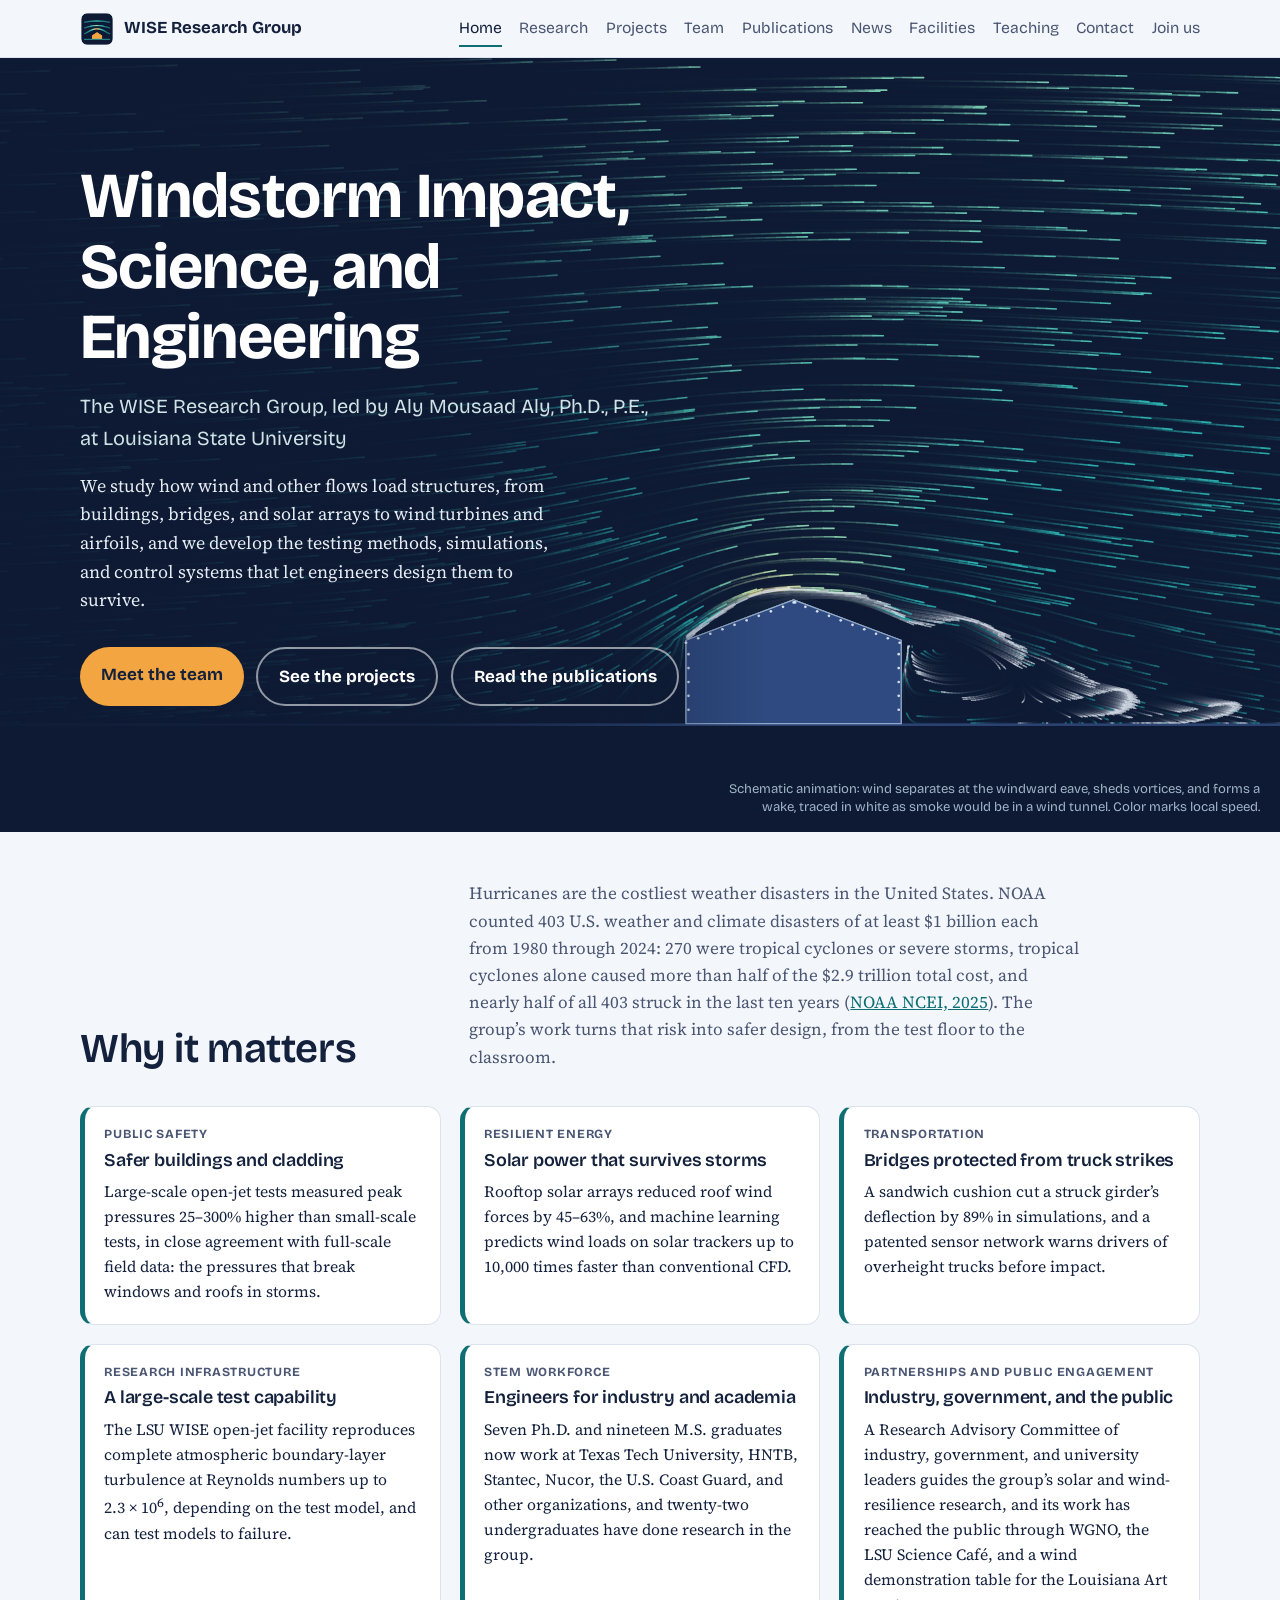
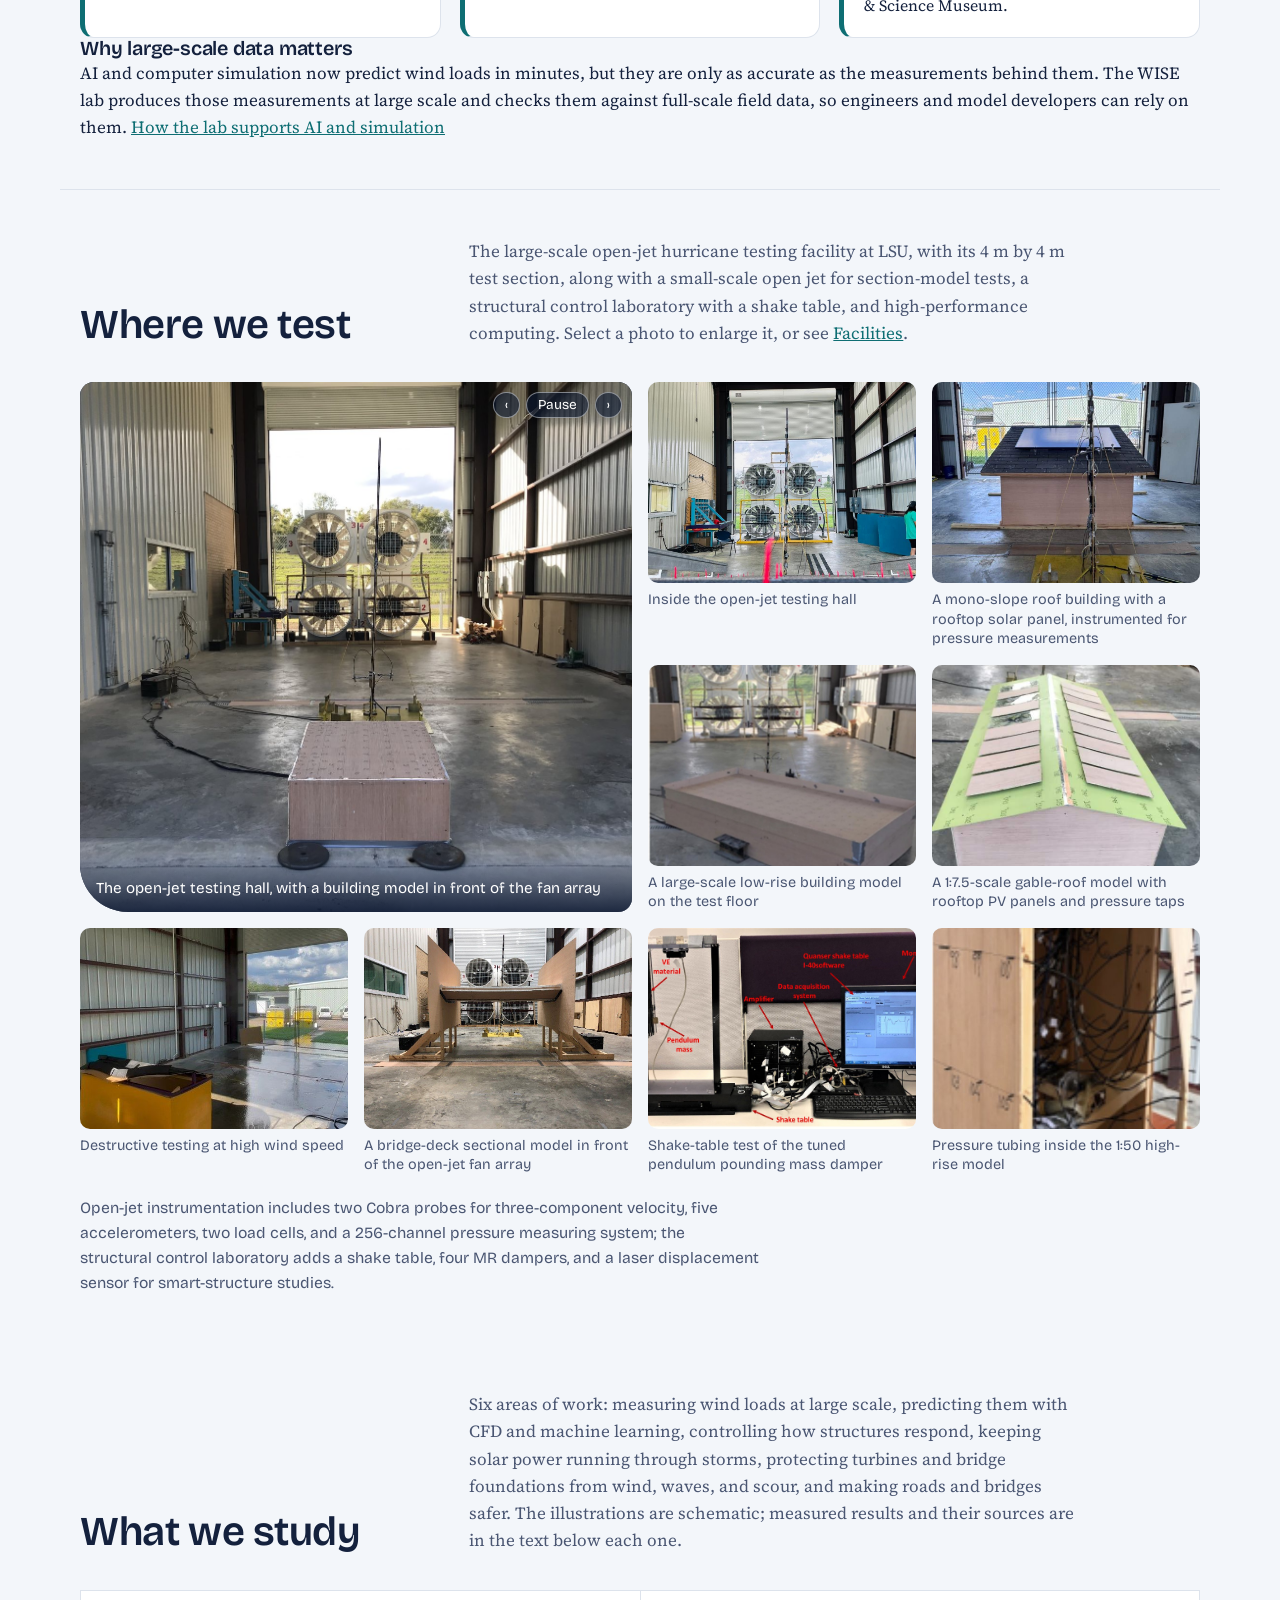
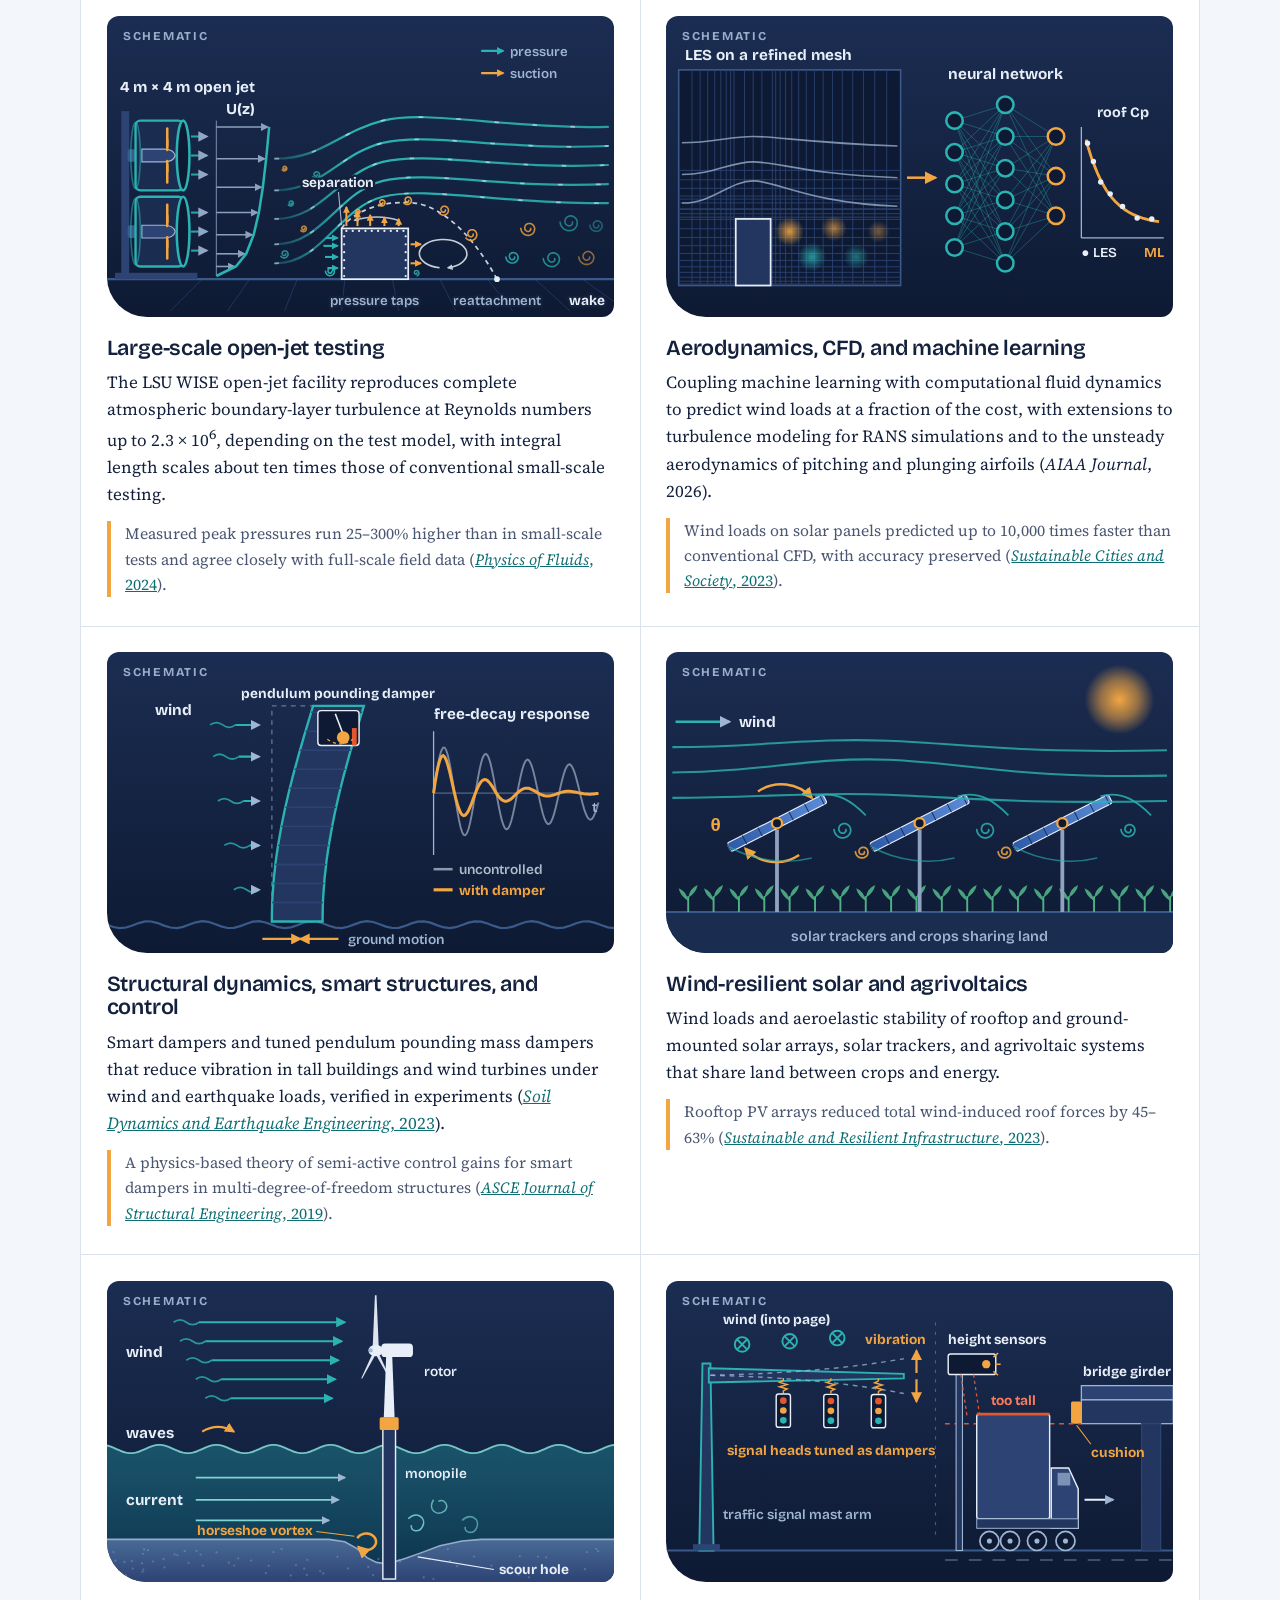
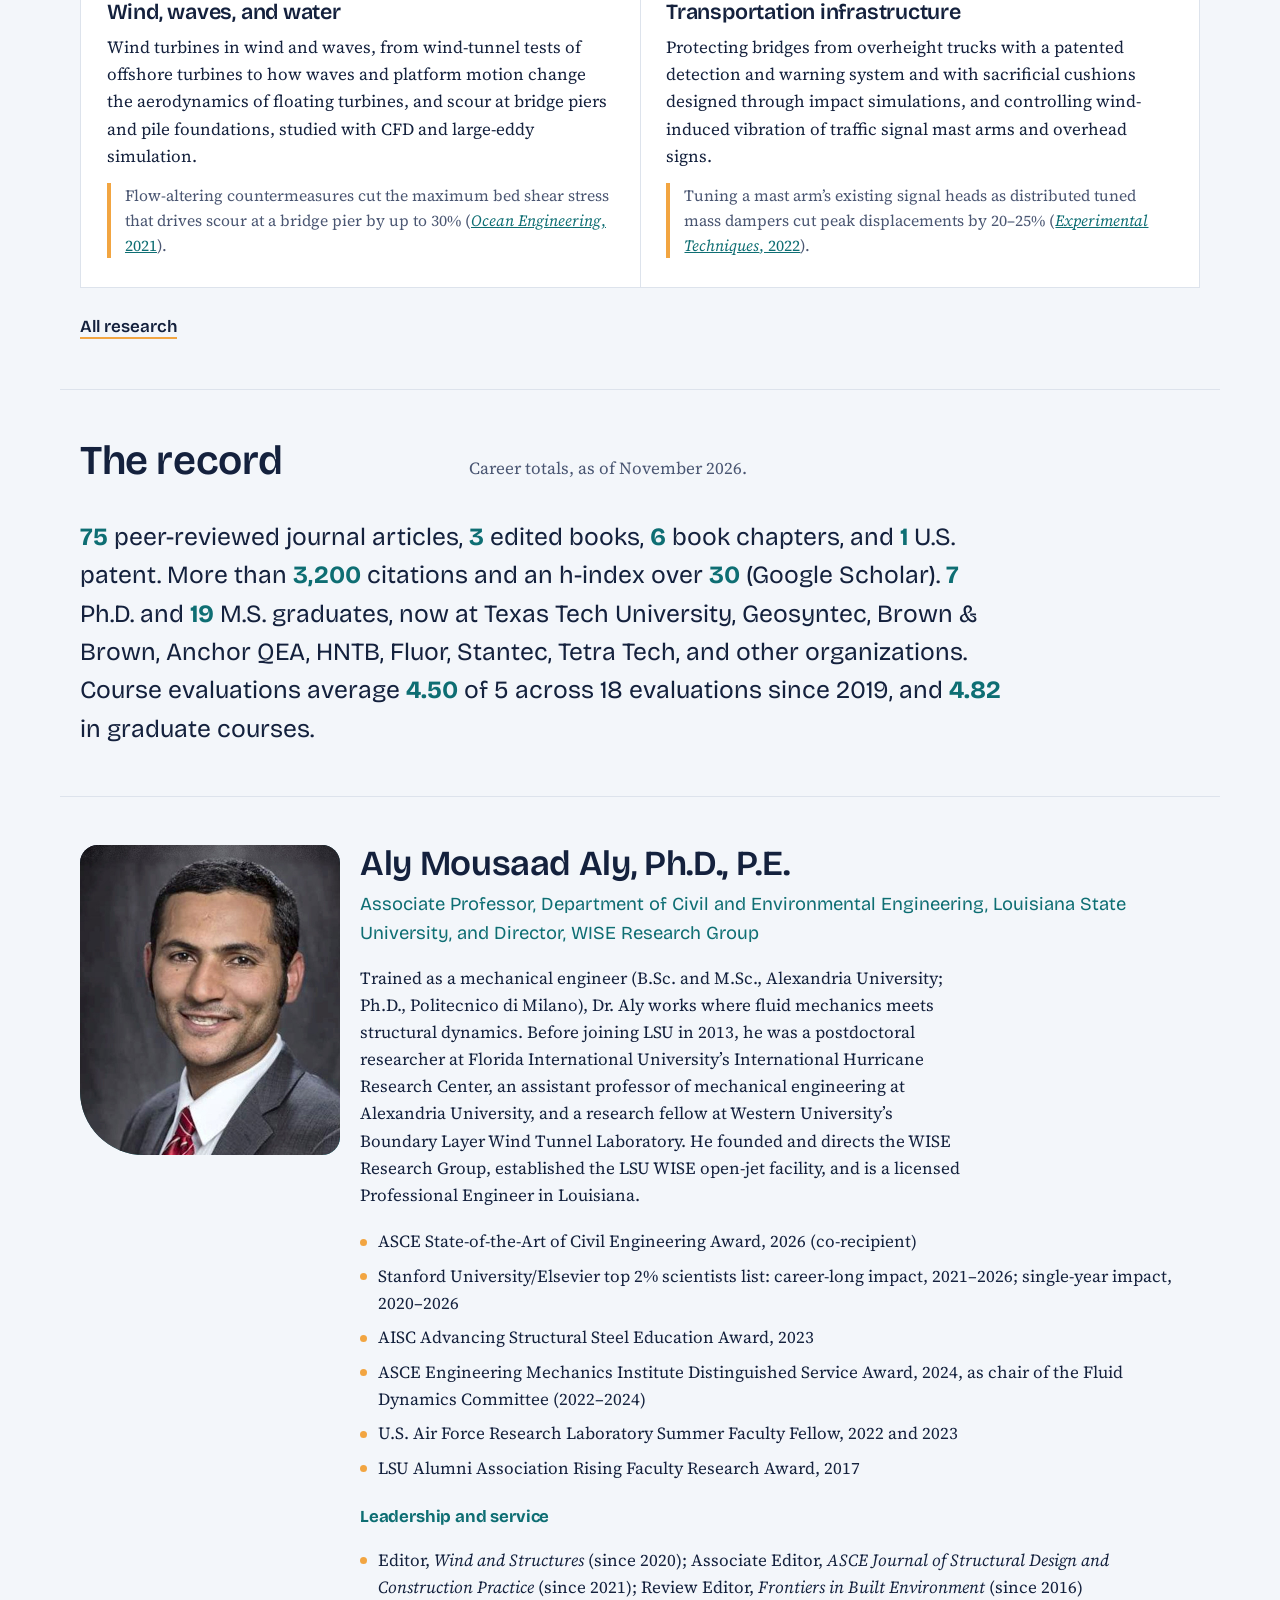
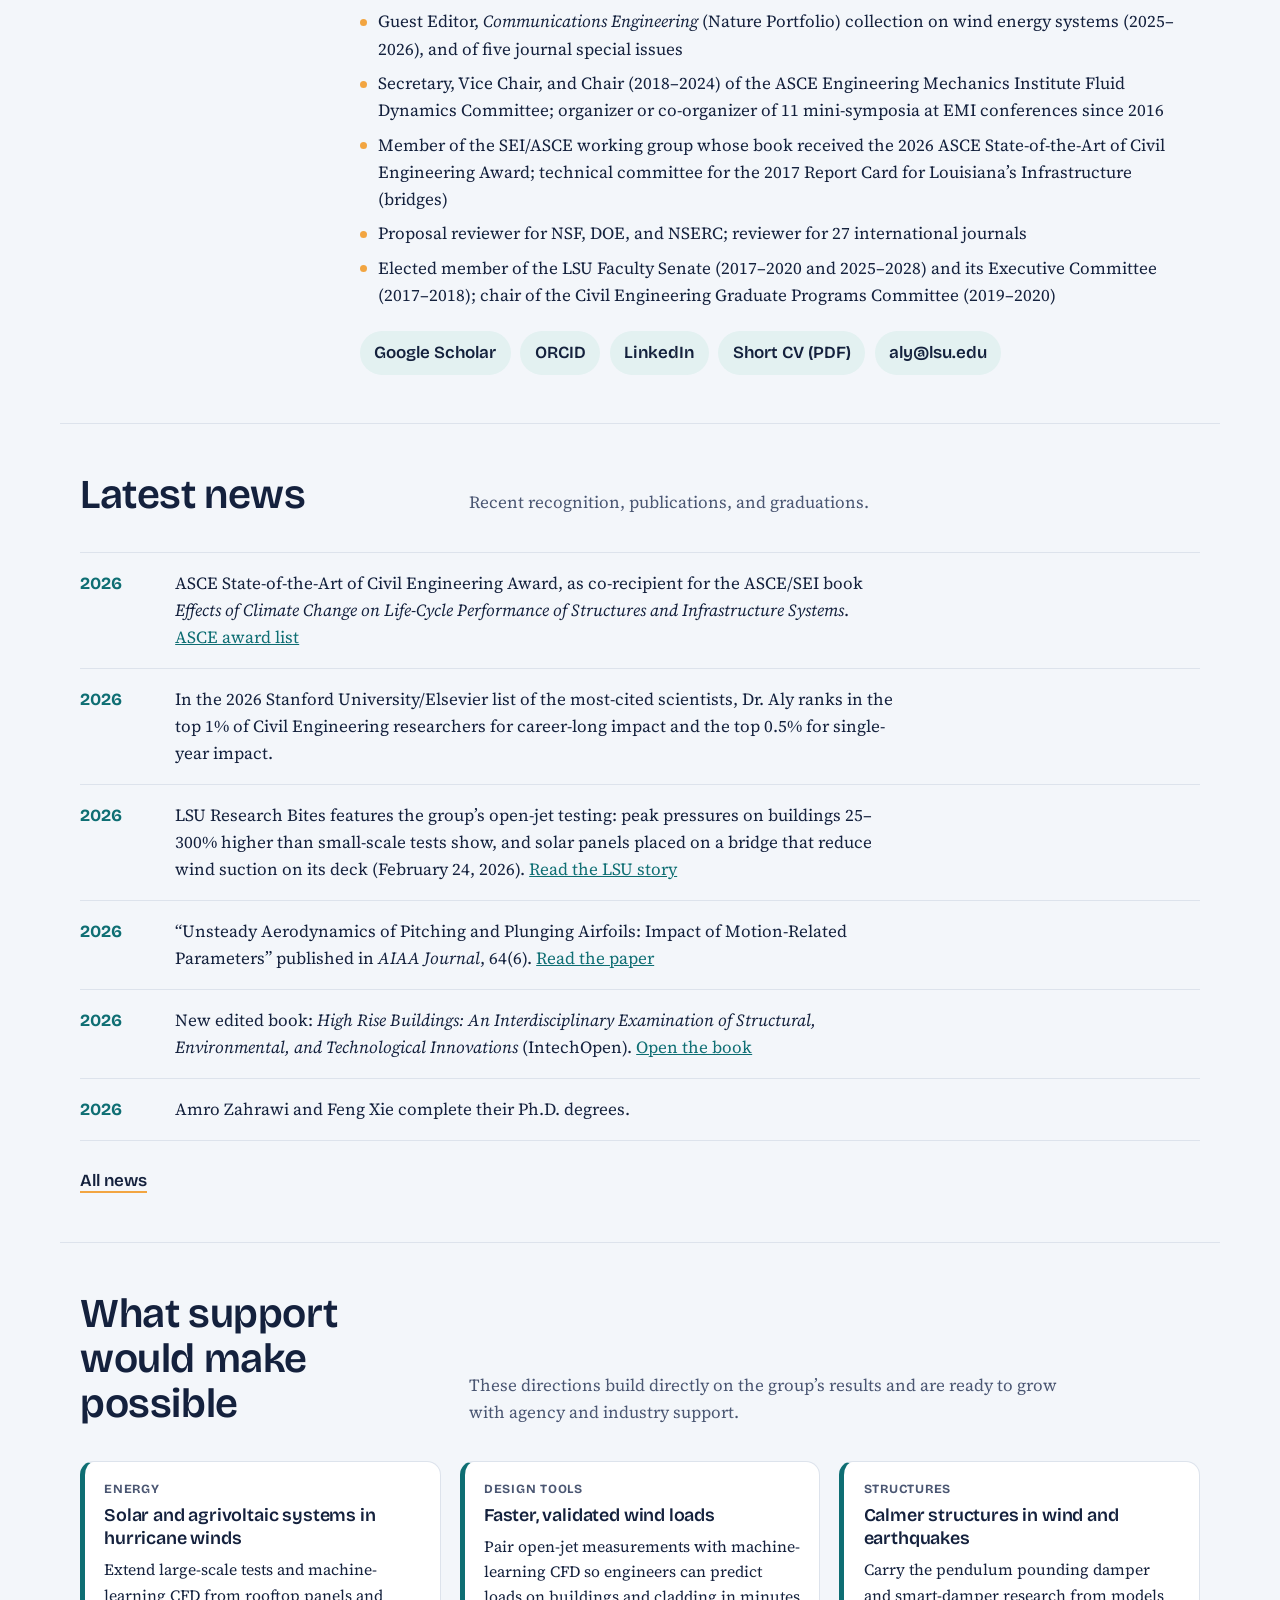
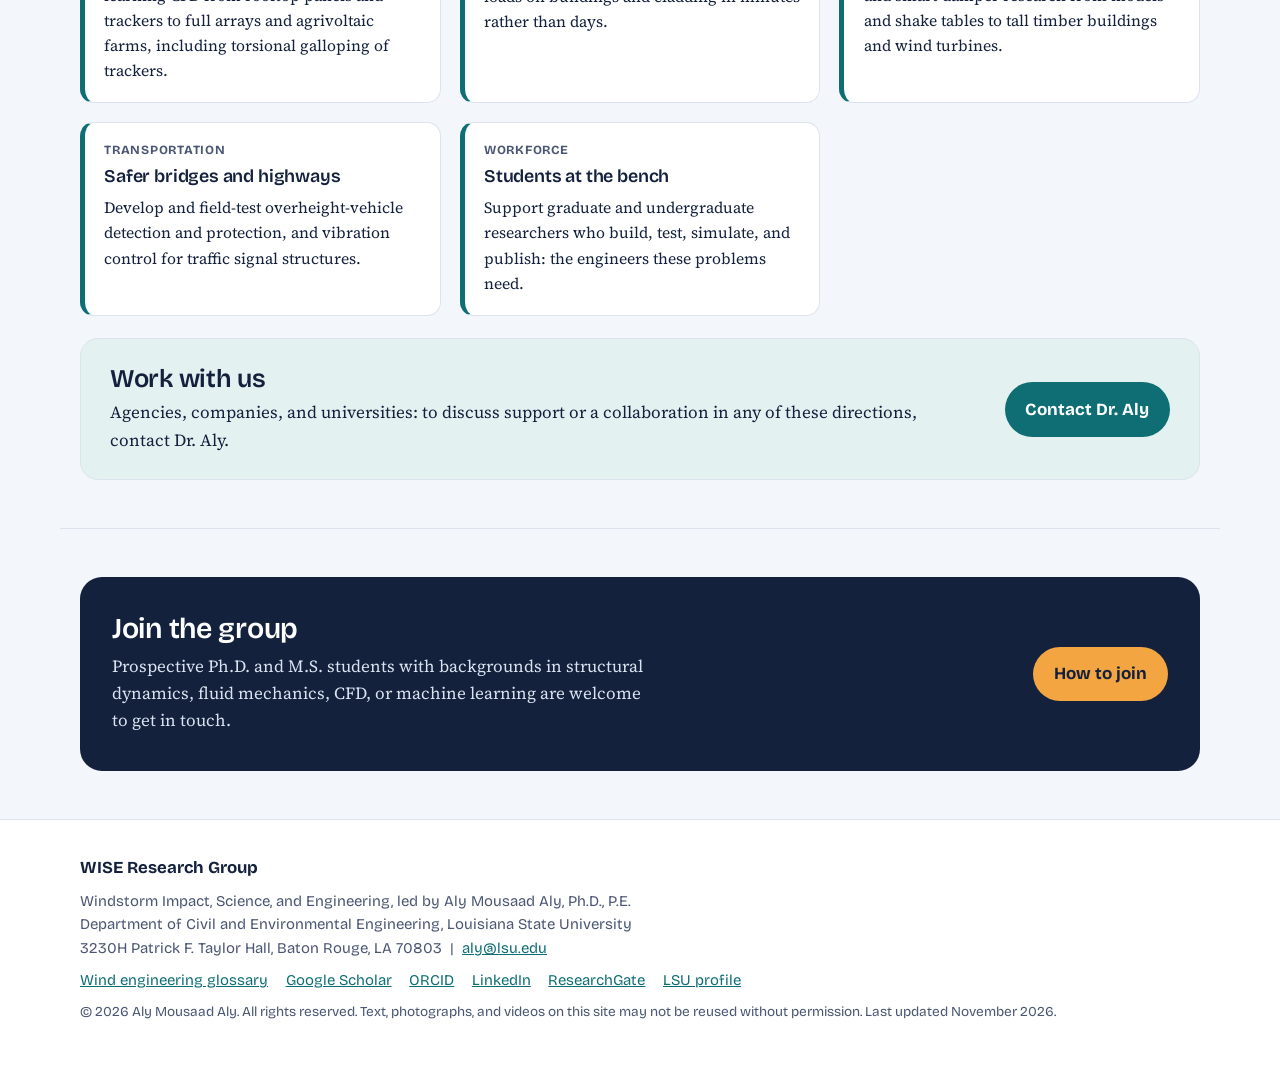
==== commit a38cb2d4: "Add files via upload" ====
--- a/index.html
+++ b/index.html
@@ -19,7 +19,7 @@
 <link rel="preconnect" href="https://fonts.googleapis.com">
 <link rel="preconnect" href="https://fonts.gstatic.com" crossorigin>
 <link href="https://fonts.googleapis.com/css2?family=Bricolage+Grotesque:opsz,wght@12..96,400;12..96,600;12..96,700&amp;family=Source+Serif+4:ital,opsz,wght@0,8..60,400;0,8..60,600;1,8..60,400&amp;display=swap" rel="stylesheet">
-<link rel="stylesheet" href="assets/site.css?v=41">
+<link rel="stylesheet" href="assets/site.css?v=44">
 <script>document.documentElement.className+=' js';</script>
 <script type="application/ld+json">{"@context": "https://schema.org", "@graph": [{"@type": "Person", "@id": "https://wise-research-group.github.io/#aly", "name": "Aly Mousaad Aly", "honorificSuffix": "Ph.D., P.E.", "jobTitle": "Associate Professor", "url": "https://wise-research-group.github.io/", "email": "mailto:aly@lsu.edu", "image": "https://wise-research-group.github.io/assets/photos/aly.jpg", "worksFor": {"@type": "CollegeOrUniversity", "name": "Louisiana State University", "url": "https://www.lsu.edu/"}, "alumniOf": [{"@type": "CollegeOrUniversity", "name": "Politecnico di Milano"}, {"@type": "CollegeOrUniversity", "name": "Alexandria University"}], "knowsAbout": ["Wind engineering", "Structural dynamics", "Vibration control", "Computational fluid dynamics", "Machine learning", "Open-jet wind testing", "Solar energy structures", "Agrivoltaics"], "sameAs": ["https://scholar.google.com/citations?user=6DztFFsAAAAJ&hl=en", "https://orcid.org/0000-0002-1253-139X", "https://www.linkedin.com/in/aly-mousaad-aly-a0b421186", "https://www.researchgate.net/profile/Aly-Mousaad-Aly", "https://www.lsu.edu/eng/cee/people/aly.php"]}, {"@type": "WebSite", "@id": "https://wise-research-group.github.io/#website", "url": "https://wise-research-group.github.io/", "name": "WISE Research Group", "alternateName": ["Windstorm Impact, Science, and Engineering Research Group", "WISE Research Group, Aly Mousaad Aly"], "publisher": {"@id": "https://wise-research-group.github.io/#group"}}, {"@type": "Organization", "@id": "https://wise-research-group.github.io/#group", "name": "WISE Research Group", "alternateName": "Windstorm Impact, Science, and Engineering Research Group", "url": "https://wise-research-group.github.io/", "logo": "https://wise-research-group.github.io/assets/img/logo.png", "founder": {"@id": "https://wise-research-group.github.io/#aly"}, "member": [{"@id": "https://wise-research-group.github.io/#aly"}]}]}</script>
 </head>
@@ -29,7 +29,7 @@
   <div class="inner">
     <a class="brand" href="index.html"><img src="assets/img/logo.png" alt="" width="34" height="34">WISE Research Group</a>
     <button class="nav-toggle" type="button" aria-expanded="false" aria-controls="site-nav">Menu</button>
-    <nav id="site-nav" class="site-nav" aria-label="Main"><a href="research.html">Research</a><a href="projects.html">Projects</a><a href="team.html">Team</a><a href="publications.html">Publications</a><a href="news.html">News</a><a href="facilities.html">Facilities</a><a href="teaching.html">Teaching</a><a href="contact.html">Contact</a><a href="join.html">Join us</a></nav>
+    <nav id="site-nav" class="site-nav" aria-label="Main"><a href="index.html" aria-current="page">Home</a><a href="research.html">Research</a><a href="projects.html">Projects</a><a href="team.html">Team</a><a href="publications.html">Publications</a><a href="news.html">News</a><a href="facilities.html">Facilities</a><a href="teaching.html">Teaching</a><a href="contact.html">Contact</a><a href="join.html">Join us</a></nav>
   </div>
 </header>
 <main id="main">
@@ -66,6 +66,7 @@
       <article class="impact"><p class="tag">STEM workforce</p><h3>Engineers for industry and academia</h3><p>Seven Ph.D. and nineteen M.S. graduates now work at Texas Tech University, HNTB, Stantec, Nucor, the U.S. Coast Guard, and other organizations, and twenty-two undergraduates have done research in the group.</p></article>
       <article class="impact"><p class="tag">Partnerships and public engagement</p><h3>Industry, government, and the public</h3><p>A Research Advisory Committee of industry, government, and university leaders guides the group&rsquo;s solar and wind-resilience research, and its work has reached the public through WGNO, the LSU Science Caf&eacute;, and a wind demonstration table for the Louisiana Art &amp; Science Museum.</p></article>
     </div>
+    <div class="keynote"><h3>Why large-scale data matters</h3><p>AI and computer simulation now predict wind loads in minutes, but they are only as accurate as the measurements behind them. The WISE lab produces those measurements at large scale and checks them against full-scale field data, so engineers and model developers can rely on them. <a href="facilities.html#data">How the lab supports AI and simulation</a></p></div>
   </section>
 
 <!-- ============================ FACILITY PHOTOS ============================ -->
@@ -253,6 +254,6 @@
     <p class="f-small">&copy; 2026 Aly Mousaad Aly. All rights reserved. Text, photographs, and videos on this site may not be reused without permission. Last updated November 2026.</p>
   </div>
 </footer>
-<script src="assets/site.js?v=41"></script>
+<script src="assets/site.js?v=44"></script>
 </body>
 </html>
--- a/assets/site.css
+++ b/assets/site.css
@@ -117,12 +117,8 @@
 /* =================== team page =================== */
 /* ------------------------------------------------------------------
    PHOTOS
-   Every person has an <img> pointing at the images folder of the
-   current faculty site (faculty.lsu.edu/aly/images/...). If a photo is
-   missing or the file is not there, the initials placeholder shows
-   instead. To add a photo: put the file in images/ and set src.
-   When this page lives inside Omni CMS, change the absolute URLs to
-   relative ones (images/xxx.jpg).
+   Every person's photo is served from assets/photos/ on this site.
+   If a photo is missing, the initials placeholder shows instead.
    ------------------------------------------------------------------ */
 :root{
   --ink:#14213D;        /* storm navy: text and dark surfaces */
@@ -320,7 +316,7 @@
 .card-plain{background:var(--paper);border:1px solid var(--mist);border-radius:14px;padding:1.3rem 1.4rem}
 @media (max-width:860px){.area{grid-template-columns:1fr}}
 .page-band a{color:#fff;text-decoration:underline;text-decoration-color:var(--amber);text-underline-offset:3px}
-.glossary{margin:0;display:grid;grid-template-columns:repeat(auto-fill,minmax(320px,1fr));gap:0 2.5rem}
+.glossary{margin:0;display:grid;grid-template-columns:repeat(auto-fill,minmax(min(320px,100%),1fr));gap:0 2.5rem}
 .glossary .term{padding:.9rem 0;border-bottom:1px solid var(--mist)}
 .glossary dt{font-family:var(--display);font-weight:700;font-size:1.08rem;color:var(--ink)}
 .glossary dd{margin:.3rem 0 0;color:var(--ink-soft)}
@@ -368,7 +364,7 @@
 @media (prefers-reduced-motion:reduce){.rot-slide{transition:none}}
 .rot-slide video{object-fit:contain;background:#0E1A33}
 /* ---- update 12: projects ---- */
-.proj-grid{display:grid;grid-template-columns:repeat(auto-fill,minmax(330px,1fr));gap:1.5rem}
+.proj-grid{display:grid;grid-template-columns:repeat(auto-fill,minmax(min(330px,100%),1fr));gap:1.5rem}
 .proj{background:var(--paper);border:1px solid var(--mist);border-radius:14px;overflow:hidden;display:flex;flex-direction:column}
 .proj-media{background:#E6EBF2}
 .proj-media img,.proj-media video{width:100%;aspect-ratio:16/10;object-fit:cover;display:block;background:#0E1A33}
@@ -414,3 +410,11 @@
 
 /* ---- update 35: hero caption width ---- */
 .hero-cap{max-width:60ch}
+
+/* ---- update 41: six research areas, leadership and service, narrow screens ---- */
+.thrust h3 a{color:inherit;text-decoration:none;border-bottom:2px solid transparent}
+.thrust h3 a:hover,.thrust h3 a:focus-visible{border-bottom-color:var(--amber)}
+.svc-head{font-family:var(--display);font-size:1.05rem;font-weight:700;color:var(--teal);margin:1.5rem 0 0;line-height:1.3}
+.glossary dt,.glossary dd,.pubs li,.news p,.proj-body p{overflow-wrap:anywhere}
+.proj-media img,.proj-media video{height:auto}
+.fac-note{margin-top:1.4rem;max-width:var(--measure);color:var(--ink-soft)}
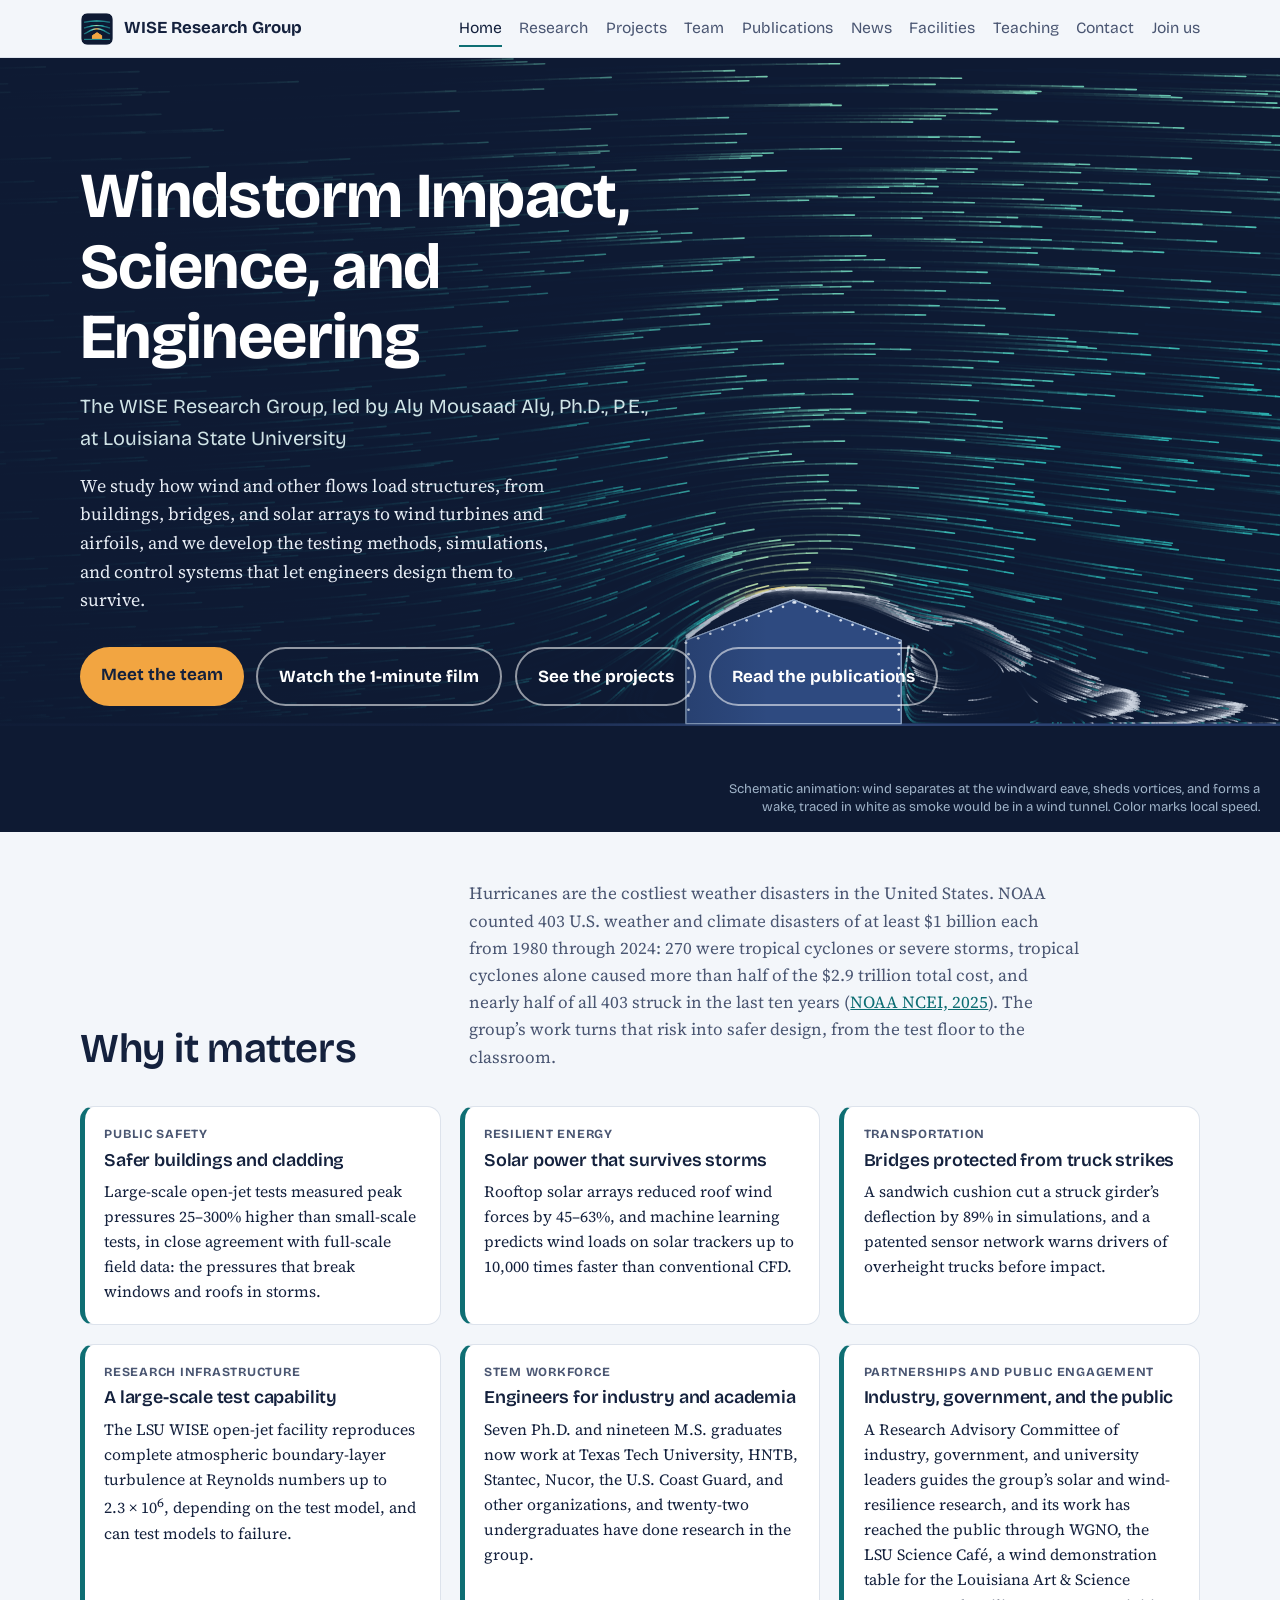
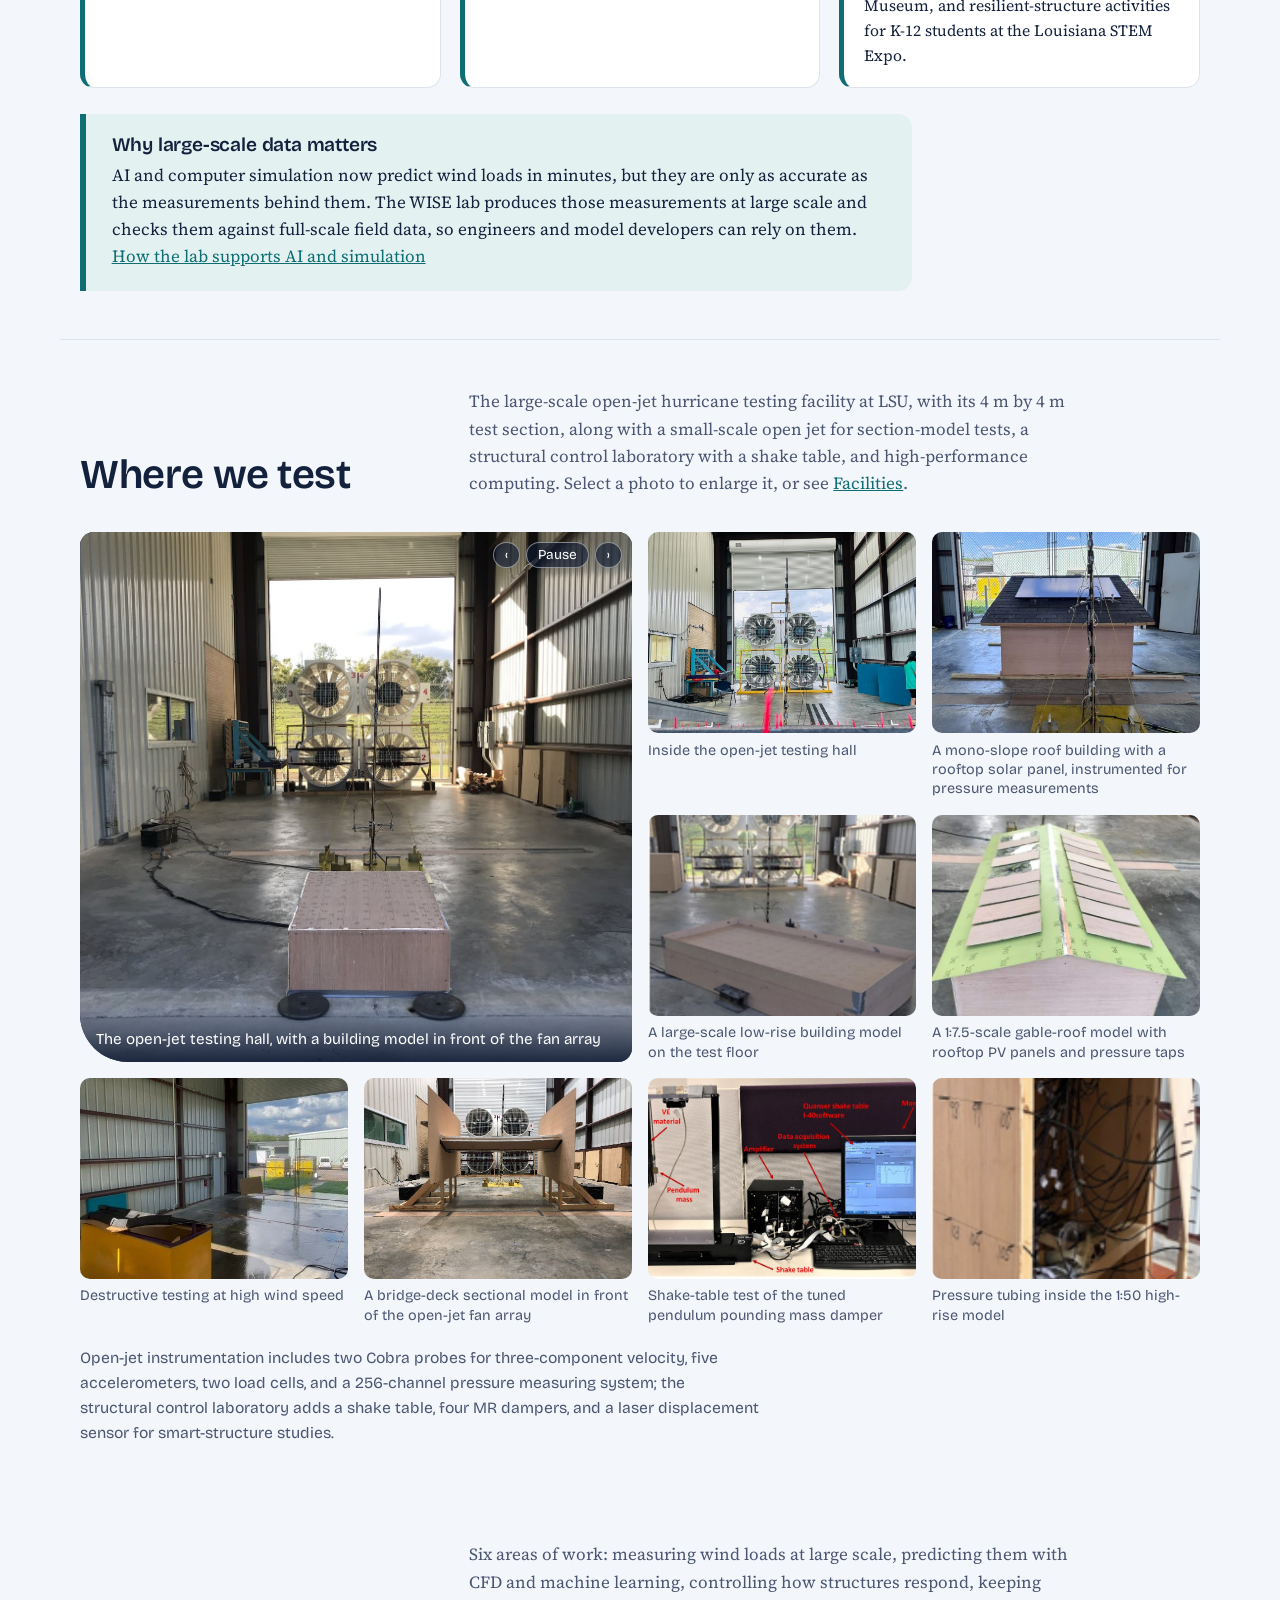
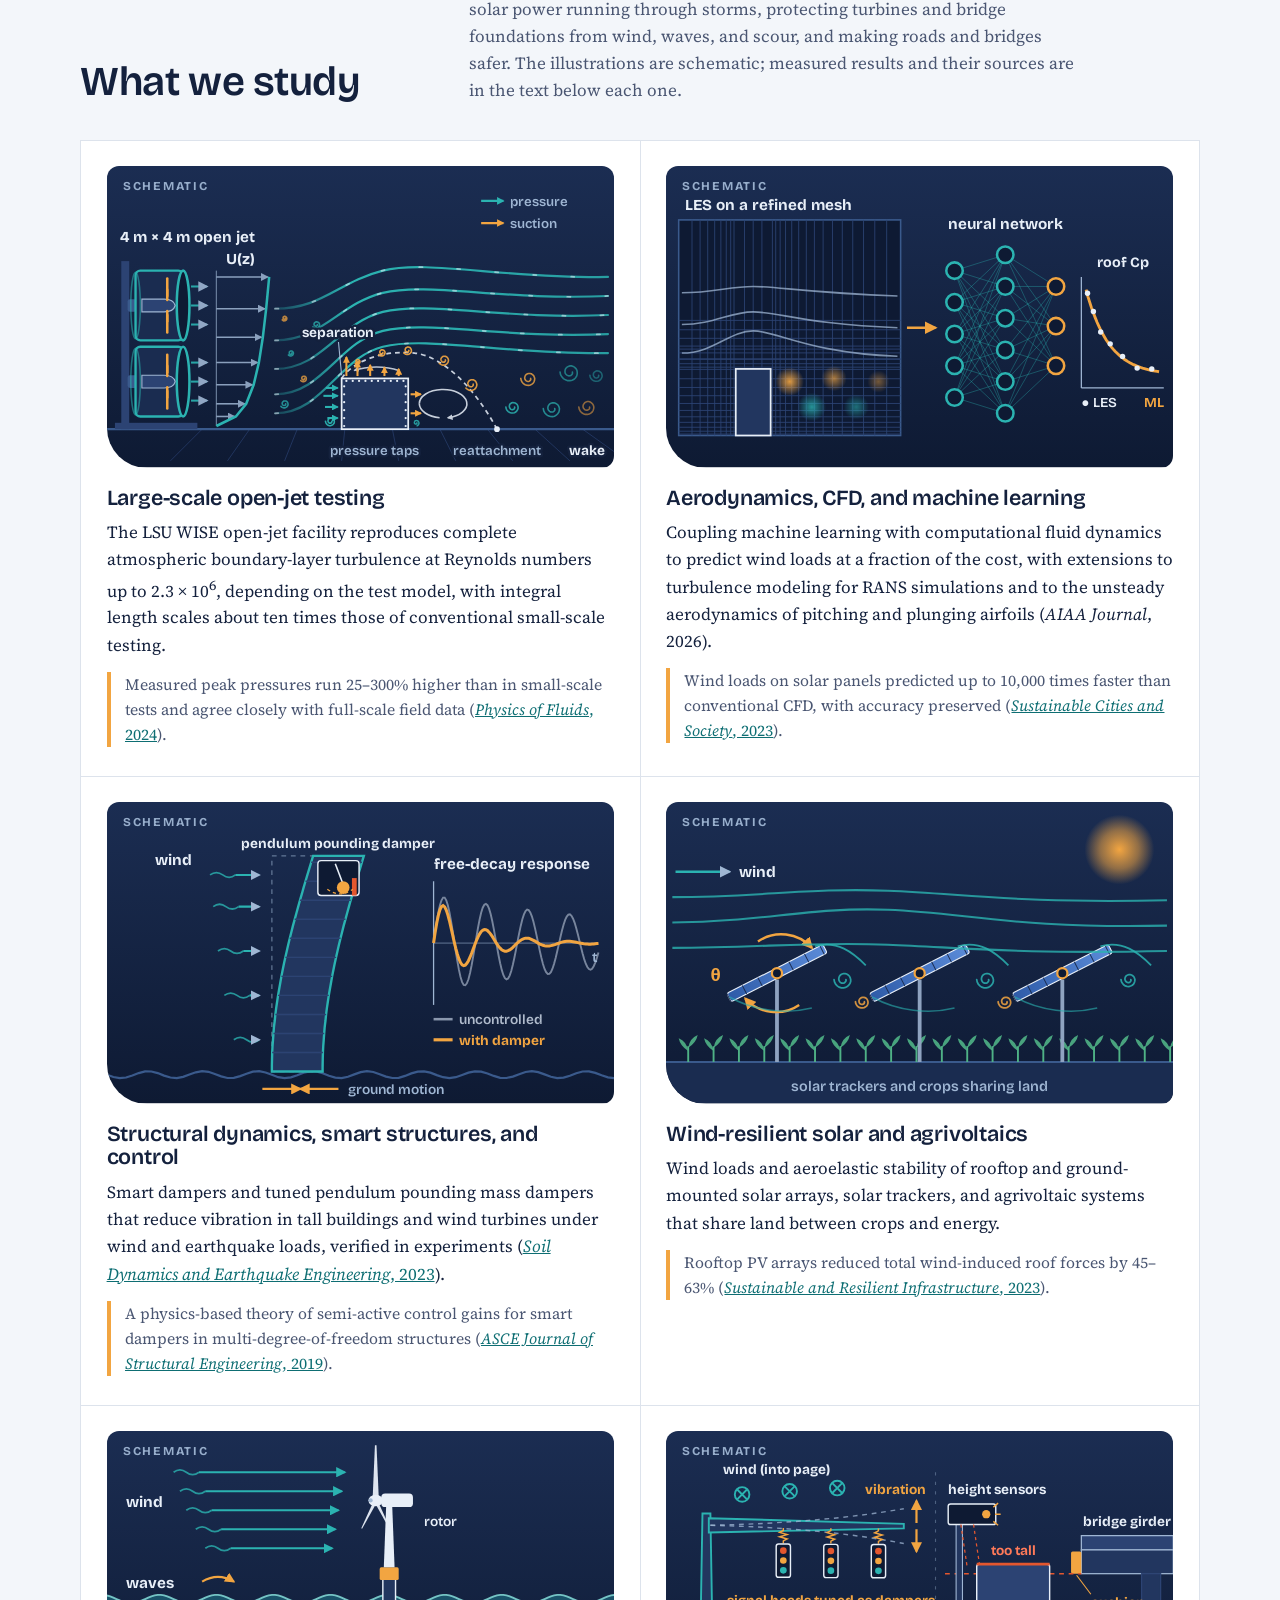
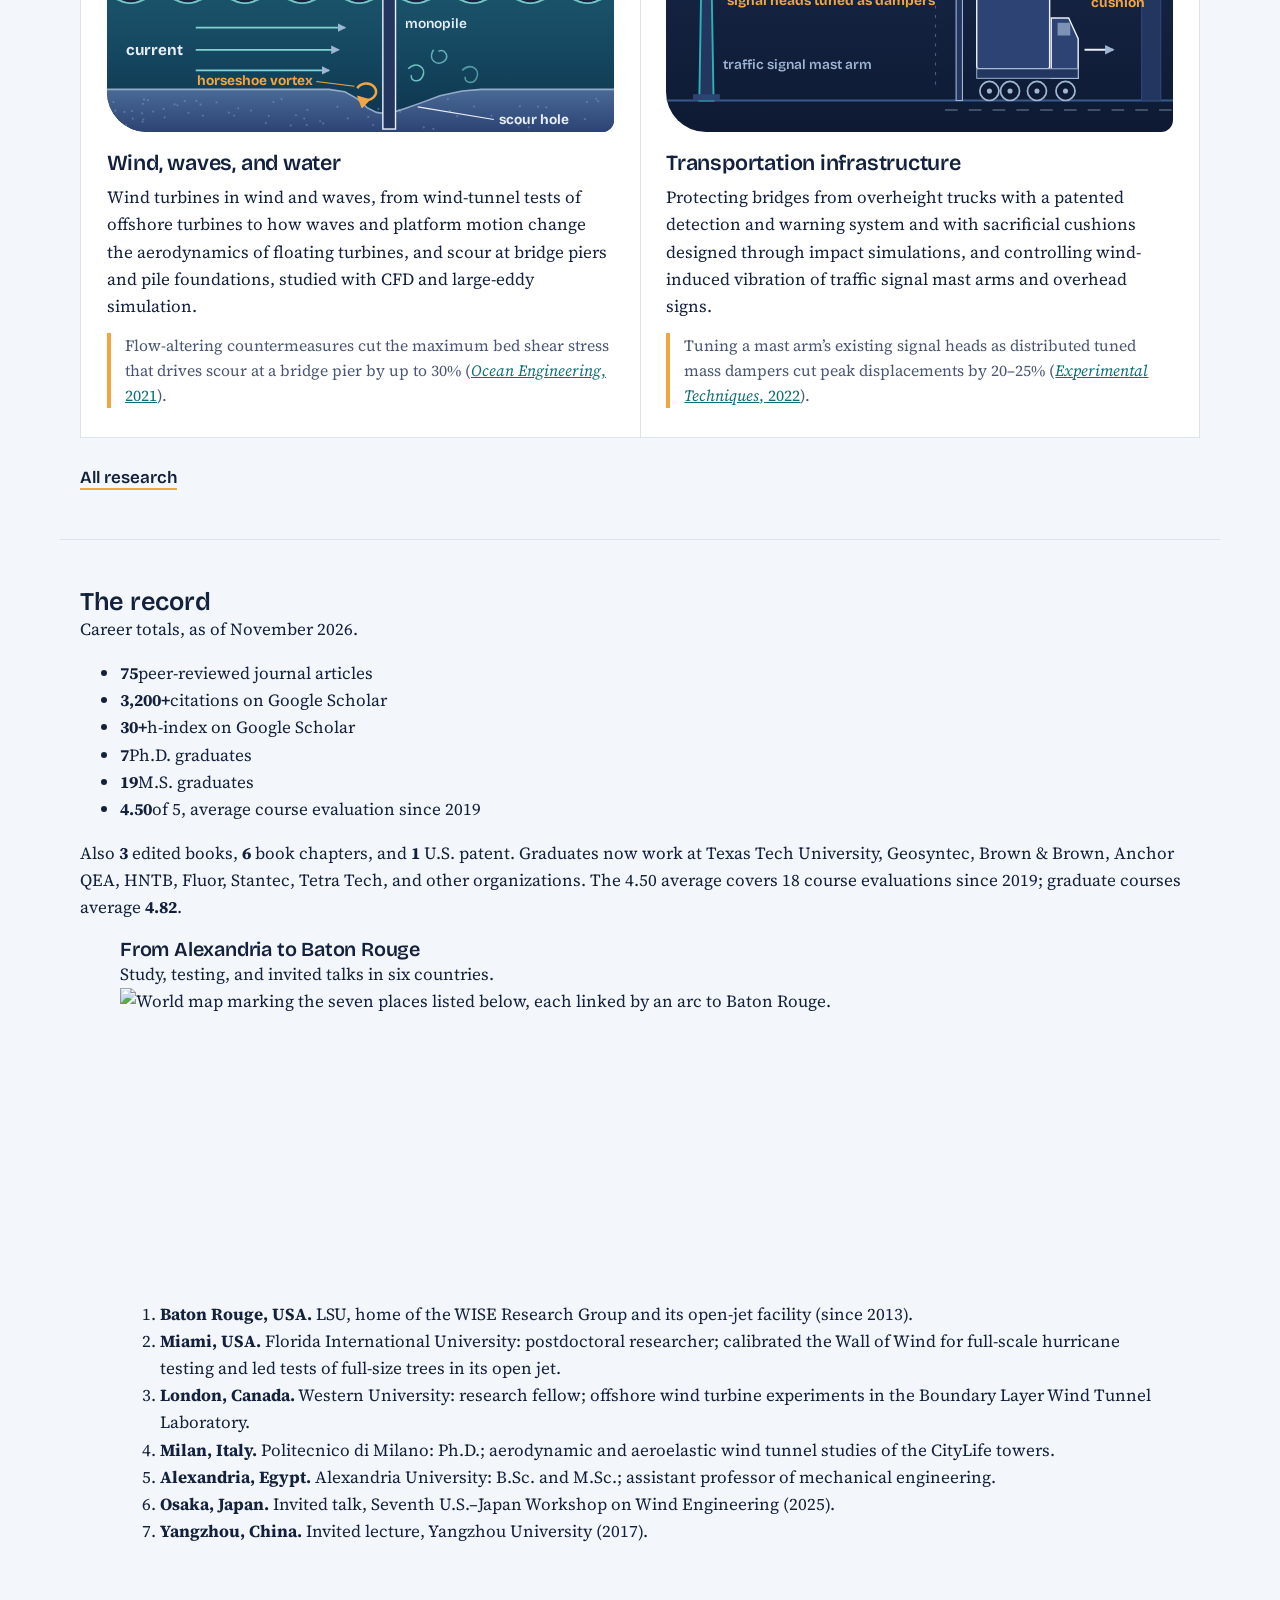
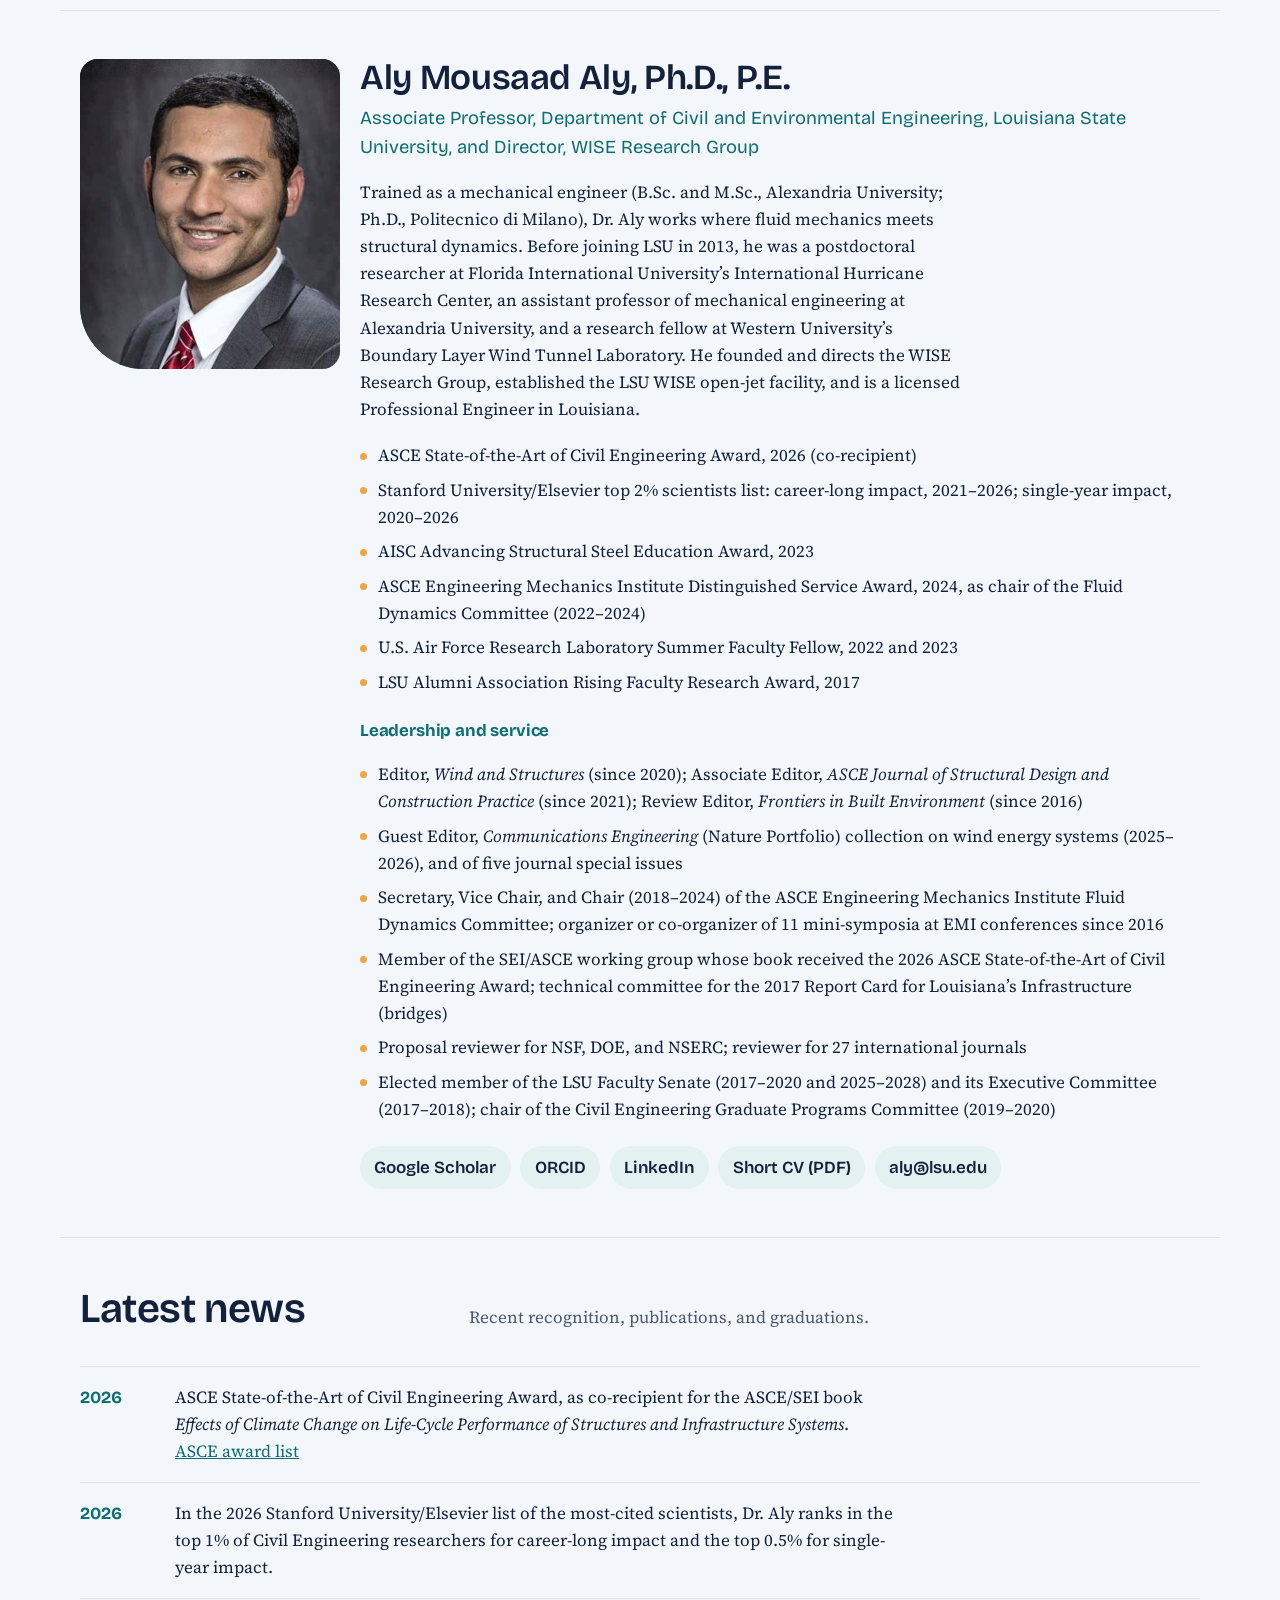
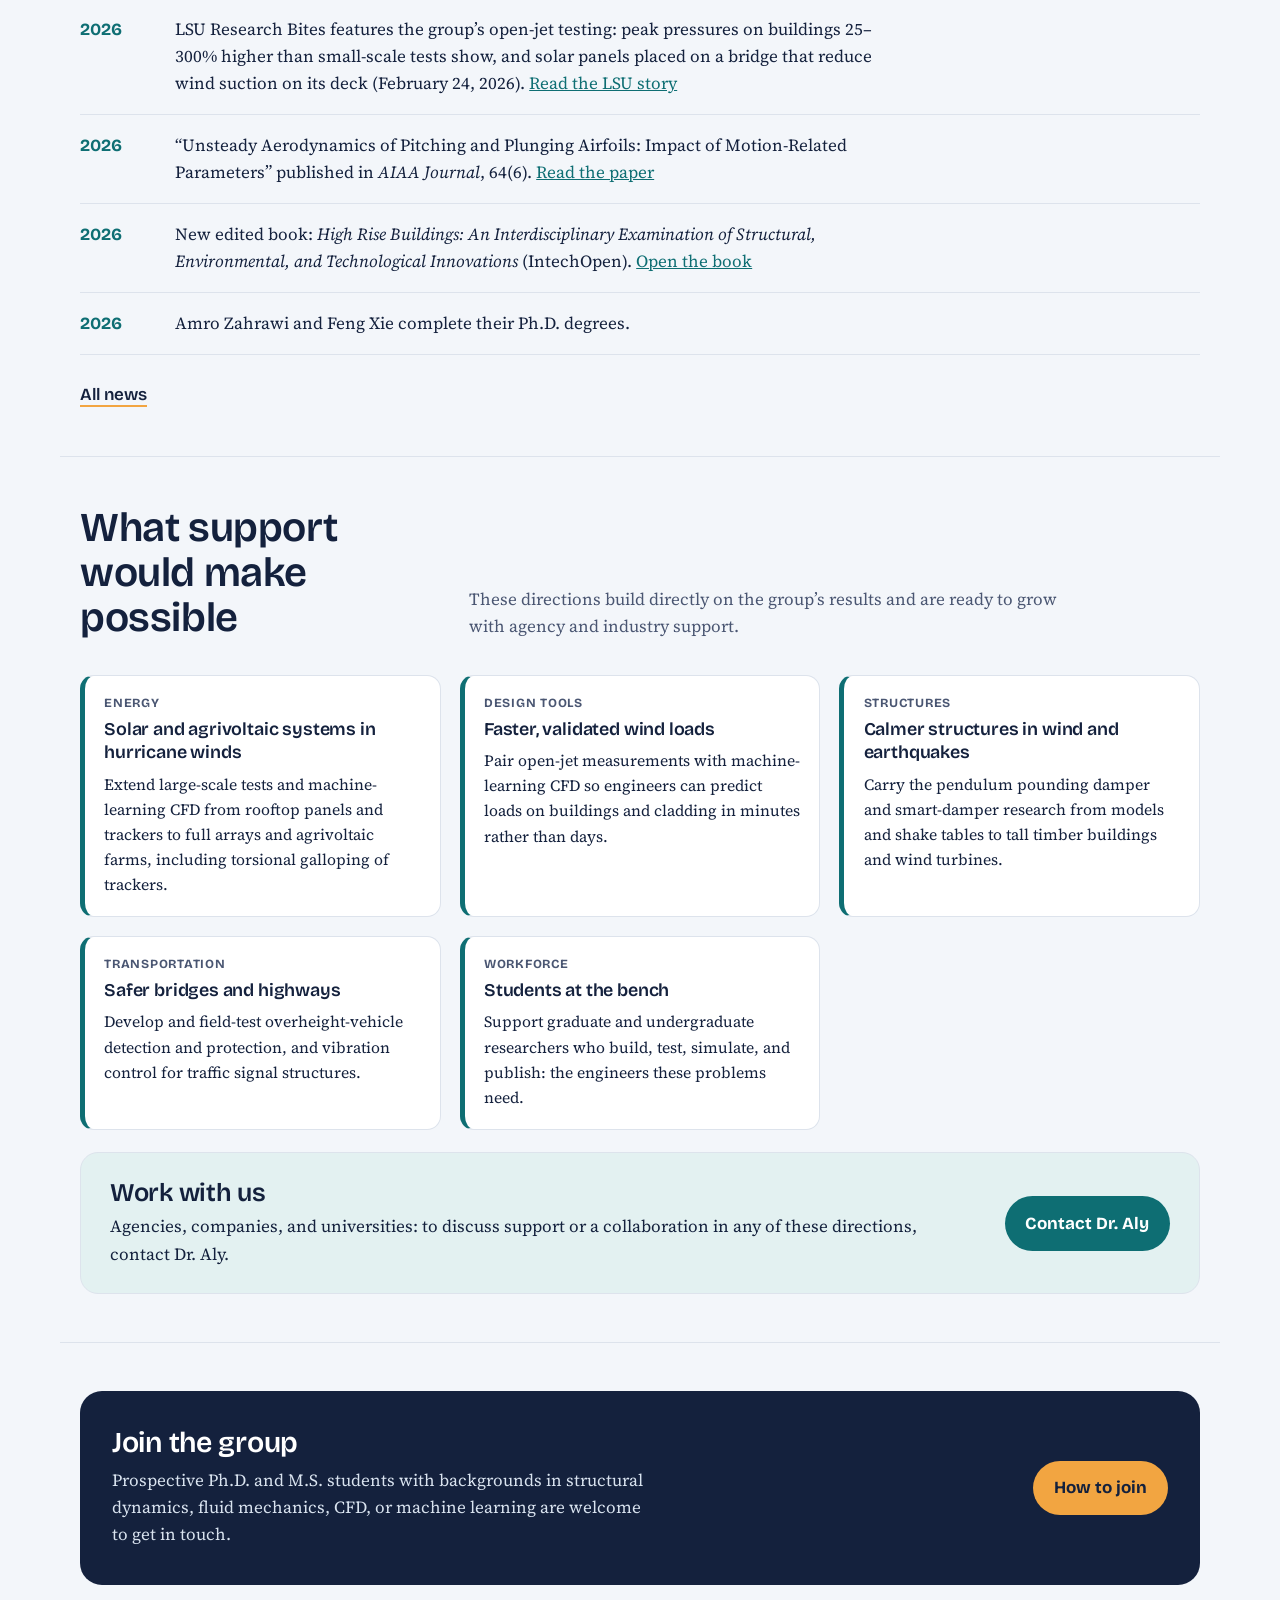
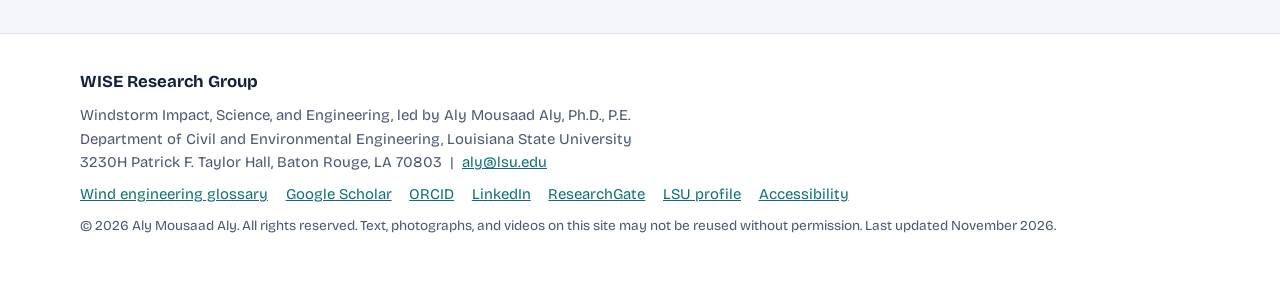
==== commit f02c5377: "Add files via upload" ====
--- a/index.html
+++ b/index.html
@@ -19,7 +19,7 @@
 <link rel="preconnect" href="https://fonts.googleapis.com">
 <link rel="preconnect" href="https://fonts.gstatic.com" crossorigin>
 <link href="https://fonts.googleapis.com/css2?family=Bricolage+Grotesque:opsz,wght@12..96,400;12..96,600;12..96,700&amp;family=Source+Serif+4:ital,opsz,wght@0,8..60,400;0,8..60,600;1,8..60,400&amp;display=swap" rel="stylesheet">
-<link rel="stylesheet" href="assets/site.css?v=44">
+<link rel="stylesheet" href="assets/site.css?v=47">
 <script>document.documentElement.className+=' js';</script>
 <script type="application/ld+json">{"@context": "https://schema.org", "@graph": [{"@type": "Person", "@id": "https://wise-research-group.github.io/#aly", "name": "Aly Mousaad Aly", "honorificSuffix": "Ph.D., P.E.", "jobTitle": "Associate Professor", "url": "https://wise-research-group.github.io/", "email": "mailto:aly@lsu.edu", "image": "https://wise-research-group.github.io/assets/photos/aly.jpg", "worksFor": {"@type": "CollegeOrUniversity", "name": "Louisiana State University", "url": "https://www.lsu.edu/"}, "alumniOf": [{"@type": "CollegeOrUniversity", "name": "Politecnico di Milano"}, {"@type": "CollegeOrUniversity", "name": "Alexandria University"}], "knowsAbout": ["Wind engineering", "Structural dynamics", "Vibration control", "Computational fluid dynamics", "Machine learning", "Open-jet wind testing", "Solar energy structures", "Agrivoltaics"], "sameAs": ["https://scholar.google.com/citations?user=6DztFFsAAAAJ&hl=en", "https://orcid.org/0000-0002-1253-139X", "https://www.linkedin.com/in/aly-mousaad-aly-a0b421186", "https://www.researchgate.net/profile/Aly-Mousaad-Aly", "https://www.lsu.edu/eng/cee/people/aly.php"]}, {"@type": "WebSite", "@id": "https://wise-research-group.github.io/#website", "url": "https://wise-research-group.github.io/", "name": "WISE Research Group", "alternateName": ["Windstorm Impact, Science, and Engineering Research Group", "WISE Research Group, Aly Mousaad Aly"], "publisher": {"@id": "https://wise-research-group.github.io/#group"}}, {"@type": "Organization", "@id": "https://wise-research-group.github.io/#group", "name": "WISE Research Group", "alternateName": "Windstorm Impact, Science, and Engineering Research Group", "url": "https://wise-research-group.github.io/", "logo": "https://wise-research-group.github.io/assets/img/logo.png", "founder": {"@id": "https://wise-research-group.github.io/#aly"}, "member": [{"@id": "https://wise-research-group.github.io/#aly"}]}]}</script>
 </head>
@@ -35,7 +35,6 @@
 <main id="main">
 
 
-<!-- ============================ HERO ============================ -->
 <section class="hero" id="hero">
   <canvas id="wind" aria-hidden="true"></canvas>
   <div class="hero-shade" aria-hidden="true"></div>
@@ -45,6 +44,7 @@
     <p class="lede">We study how wind and other flows load structures, from buildings, bridges, and solar arrays to wind turbines and airfoils, and we develop the testing methods, simulations, and control systems that let engineers design them to survive.</p>
     <div class="cta">
       <a class="btn primary" href="team.html">Meet the team</a>
+      <a class="btn quiet play" href="facilities.html#film">Watch the 1-minute film</a>
       <a class="btn quiet" href="projects.html">See the projects</a>
       <a class="btn quiet" href="publications.html">Read the publications</a>
     </div>
@@ -52,7 +52,6 @@
   <p class="hero-cap">Schematic animation: wind separates at the windward eave, sheds vortices, and forms a wake, traced in white as smoke would be in a wind tunnel. Color marks local speed.</p>
 </section>
 
-  <!-- ============================ WHY IT MATTERS ============================ -->
   <section class="section" id="why">
     <div class="head">
       <h2>Why it matters</h2>
@@ -64,12 +63,11 @@
       <article class="impact"><p class="tag">Transportation</p><h3>Bridges protected from truck strikes</h3><p>A sandwich cushion cut a struck girder&rsquo;s deflection by 89% in simulations, and a patented sensor network warns drivers of overheight trucks before impact.</p></article>
       <article class="impact"><p class="tag">Research infrastructure</p><h3>A large-scale test capability</h3><p>The LSU WISE open-jet facility reproduces complete atmospheric boundary-layer turbulence at Reynolds numbers up to 2.3&nbsp;&times;&nbsp;10<sup>6</sup>, depending on the test model, and can test models to failure.</p></article>
       <article class="impact"><p class="tag">STEM workforce</p><h3>Engineers for industry and academia</h3><p>Seven Ph.D. and nineteen M.S. graduates now work at Texas Tech University, HNTB, Stantec, Nucor, the U.S. Coast Guard, and other organizations, and twenty-two undergraduates have done research in the group.</p></article>
-      <article class="impact"><p class="tag">Partnerships and public engagement</p><h3>Industry, government, and the public</h3><p>A Research Advisory Committee of industry, government, and university leaders guides the group&rsquo;s solar and wind-resilience research, and its work has reached the public through WGNO, the LSU Science Caf&eacute;, and a wind demonstration table for the Louisiana Art &amp; Science Museum.</p></article>
+      <article class="impact"><p class="tag">Partnerships and public engagement</p><h3>Industry, government, and the public</h3><p>A Research Advisory Committee of industry, government, and university leaders guides the group&rsquo;s solar and wind-resilience research, and its work has reached the public through WGNO, the LSU Science Caf&eacute;, a wind demonstration table for the Louisiana Art &amp; Science Museum, and resilient-structure activities for K-12 students at the Louisiana STEM Expo.</p></article>
     </div>
     <div class="keynote"><h3>Why large-scale data matters</h3><p>AI and computer simulation now predict wind loads in minutes, but they are only as accurate as the measurements behind them. The WISE lab produces those measurements at large scale and checks them against full-scale field data, so engineers and model developers can rely on them. <a href="facilities.html#data">How the lab supports AI and simulation</a></p></div>
   </section>
 
-<!-- ============================ FACILITY PHOTOS ============================ -->
 <section class="section" id="facility">
   <div class="head">
     <h2>Where we test</h2>
@@ -94,7 +92,6 @@
   <div class="vctl"><button type="button" id="vprev">Previous</button><button type="button" id="vnext">Next</button><button type="button" id="vclose">Close</button></div>
 </dialog>
 
-<!-- ============================ RESEARCH ============================ -->
 <section class="section" id="research">
   <div class="head">
     <h2>What we study</h2>
@@ -102,42 +99,36 @@
   </div>
 
   <div class="thrusts">
-    <!-- 1 -->
     <article class="thrust">
       <svg viewBox="0 0 320 190" role="img" aria-labelledby="t1" xmlns="http://www.w3.org/2000/svg"><title id="t1">Schematic: Large-scale open-jet testing: a fan array, seen from the side, blows a turbulent boundary-layer flow over a low-rise building model. The flow stagnates on the windward wall and forms a horseshoe vortex at its foot, separates at the roof's leading edge into a shear layer that rolls up into growing vortices, recirculates in a cavity behind the building, reattaches on the ground, and leaves a long turbulent wake. Arrows show positive pressure on the windward wall and suction on the roof and leeward wall, strongest near the leading edge, measured by small pressure taps</title><defs><linearGradient id="bg1" x1="0" y1="0" x2="0" y2="1"><stop offset="0" stop-color="#1B2D52"/><stop offset="1" stop-color="#0E1A33"/></linearGradient><marker id="ah1" viewBox="0 0 6 6" refX="5" refY="3" markerWidth="5" markerHeight="5" orient="auto"><path d="M0 0L6 3L0 6z" fill="#9FB6D3"/></marker><marker id="aa1" viewBox="0 0 6 6" refX="5" refY="3" markerWidth="5" markerHeight="5" orient="auto"><path d="M0 0L6 3L0 6z" fill="#F2A541"/></marker><linearGradient id="st1" x1="0" x2="1"><stop offset="0" stop-color="#2BB3B1" stop-opacity=".25"/><stop offset=".22" stop-color="#2BB3B1"/><stop offset="1" stop-color="#2BB3B1" stop-opacity=".85"/></linearGradient><marker id="pt1" viewBox="0 0 6 6" refX="5" refY="3" markerWidth="3.4" markerHeight="3.4" orient="auto"><path d="M0 0L6 3L0 6z" fill="#2BB3B1"/></marker><marker id="su1" viewBox="0 0 6 6" refX="5" refY="3" markerWidth="3.4" markerHeight="3.4" orient="auto"><path d="M0 0L6 3L0 6z" fill="#F2A541"/></marker><marker id="rc1" viewBox="0 0 6 6" refX="5" refY="3" markerWidth="3.6" markerHeight="3.6" orient="auto"><path d="M0 0L6 3L0 6z" fill="#E8EFF8"/></marker><style>.lbl1{paint-order:stroke;stroke:#14213D;stroke-width:3px;stroke-linejoin:round}@keyframes wjf1{to{stroke-dashoffset:-48}}.wjf1{fill:none;stroke:#E8EFF8;stroke-width:1.1;stroke-linecap:round;stroke-dasharray:2 22;opacity:.55;animation:wjf1 2.6s linear infinite}@media (prefers-reduced-motion:reduce){.wjf1{animation:none;display:none}}</style></defs><rect width="320" height="190" fill="url(#bg1)"/><text x="10" y="15" font-size="7.6" fill="#9FB6D3" font-weight="700" letter-spacing="1.1" style="font-family:'Bricolage Grotesque','Helvetica Neue',Arial,sans-serif" opacity=".95">SCHEMATIC</text><line x1="60" y1="166" x2="40" y2="186" stroke="#2C4373" stroke-width=".6" opacity=".7"/><line x1="90" y1="166" x2="76" y2="186" stroke="#2C4373" stroke-width=".6" opacity=".7"/><line x1="120" y1="166" x2="112" y2="186" stroke="#2C4373" stroke-width=".6" opacity=".7"/><line x1="150" y1="166" x2="148" y2="186" stroke="#2C4373" stroke-width=".6" opacity=".7"/><line x1="180" y1="166" x2="184" y2="186" stroke="#2C4373" stroke-width=".6" opacity=".7"/><line x1="210" y1="166" x2="220" y2="186" stroke="#2C4373" stroke-width=".6" opacity=".7"/><line x1="240" y1="166" x2="256" y2="186" stroke="#2C4373" stroke-width=".6" opacity=".7"/><line x1="270" y1="166" x2="292" y2="186" stroke="#2C4373" stroke-width=".6" opacity=".7"/><line x1="300" y1="166" x2="328" y2="186" stroke="#2C4373" stroke-width=".6" opacity=".7"/><line x1="0" y1="166" x2="320" y2="166" stroke="#3A5A8C" stroke-width="1.4"/><rect x="9" y="60" width="5" height="106" fill="#2C4373"/><rect x="5" y="162" width="52" height="4" fill="#2C4373"/><rect x="13" y="84" width="6" height="8" rx="1.5" fill="#3A5A8C"/><rect x="18" y="66" width="30" height="44" rx="3" fill="#1A2C50" stroke="#2BB3B1" stroke-width="1.5"/><ellipse cx="18" cy="88" rx="3" ry="21" fill="none" stroke="#2BB3B1" stroke-width="1" opacity=".55"/><ellipse cx="48" cy="88" rx="4" ry="22" fill="#0E1A33" stroke="#2BB3B1" stroke-width="1.6"/><path d="M22 84 H36 Q42 84 43 88 Q42 92 36 92 H22 Z" fill="#2C4373" stroke="#9FB6D3" stroke-width=".7"/><line x1="38" y1="82.0" x2="38" y2="71.0" stroke="#F2A541" stroke-width="1.6" stroke-linecap="round"/><line x1="38" y1="84.5" x2="38" y2="78.0" stroke="#F2A541" stroke-width="1.6" stroke-linecap="round"/><line x1="38" y1="91.5" x2="38" y2="98.0" stroke="#F2A541" stroke-width="1.6" stroke-linecap="round"/><line x1="38" y1="94.0" x2="38" y2="105.0" stroke="#F2A541" stroke-width="1.6" stroke-linecap="round"/><line x1="53" y1="76" x2="63" y2="76" stroke="#2BB3B1" stroke-width="1.3" marker-end="url(#ah1)" opacity=".9"/><line x1="53" y1="88" x2="63" y2="88" stroke="#2BB3B1" stroke-width="1.3" marker-end="url(#ah1)" opacity=".9"/><line x1="53" y1="100" x2="63" y2="100" stroke="#2BB3B1" stroke-width="1.3" marker-end="url(#ah1)" opacity=".9"/><rect x="13" y="132" width="6" height="8" rx="1.5" fill="#3A5A8C"/><rect x="18" y="114" width="30" height="44" rx="3" fill="#1A2C50" stroke="#2BB3B1" stroke-width="1.5"/><ellipse cx="18" cy="136" rx="3" ry="21" fill="none" stroke="#2BB3B1" stroke-width="1" opacity=".55"/><ellipse cx="48" cy="136" rx="4" ry="22" fill="#0E1A33" stroke="#2BB3B1" stroke-width="1.6"/><path d="M22 132 H36 Q42 132 43 136 Q42 140 36 140 H22 Z" fill="#2C4373" stroke="#9FB6D3" stroke-width=".7"/><line x1="38" y1="130.1" x2="38" y2="119.0" stroke="#F2A541" stroke-width="1.6" stroke-linecap="round"/><line x1="38" y1="132.5" x2="38" y2="126.0" stroke="#F2A541" stroke-width="1.6" stroke-linecap="round"/><line x1="38" y1="139.5" x2="38" y2="146.0" stroke="#F2A541" stroke-width="1.6" stroke-linecap="round"/><line x1="38" y1="141.9" x2="38" y2="153.0" stroke="#F2A541" stroke-width="1.6" stroke-linecap="round"/><line x1="53" y1="124" x2="63" y2="124" stroke="#2BB3B1" stroke-width="1.3" marker-end="url(#ah1)" opacity=".9"/><line x1="53" y1="136" x2="63" y2="136" stroke="#2BB3B1" stroke-width="1.3" marker-end="url(#ah1)" opacity=".9"/><line x1="53" y1="148" x2="63" y2="148" stroke="#2BB3B1" stroke-width="1.3" marker-end="url(#ah1)" opacity=".9"/><text x="8" y="48" font-size="9.6" fill="#E8EFF8" text-anchor="start" font-weight="700" style="font-family:'Bricolage Grotesque','Helvetica Neue',Arial,sans-serif">4 m &#215; 4 m open jet</text><line x1="69" y1="164" x2="69" y2="66" stroke="#9FB6D3" stroke-width=".8" opacity=".6"/><line x1="69" y1="158" x2="80.3" y2="158" stroke="#9FB6D3" stroke-width="1" marker-end="url(#ah1)" opacity=".85"/><line x1="69" y1="150" x2="86.8" y2="150" stroke="#9FB6D3" stroke-width="1" marker-end="url(#ah1)" opacity=".85"/><line x1="69" y1="138" x2="91.5" y2="138" stroke="#9FB6D3" stroke-width="1" marker-end="url(#ah1)" opacity=".85"/><line x1="69" y1="124" x2="94.8" y2="124" stroke="#9FB6D3" stroke-width="1" marker-end="url(#ah1)" opacity=".85"/><line x1="69" y1="108" x2="97.3" y2="108" stroke="#9FB6D3" stroke-width="1" marker-end="url(#ah1)" opacity=".85"/><line x1="69" y1="90" x2="99.4" y2="90" stroke="#9FB6D3" stroke-width="1" marker-end="url(#ah1)" opacity=".85"/><line x1="69" y1="70" x2="101.3" y2="70" stroke="#9FB6D3" stroke-width="1" marker-end="url(#ah1)" opacity=".85"/><path d="M69 164 L81.3 158.0 L87.8 150.0 L92.5 138.0 L95.8 124.0 L98.3 108.0 L100.4 90.0 L102.3 70.0" fill="none" stroke="#2BB3B1" stroke-width="1.6"/><text x="75" y="62" font-size="9.6" fill="#E8EFF8" text-anchor="start" font-weight="700" style="font-family:'Bricolage Grotesque','Helvetica Neue',Arial,sans-serif">U(z)</text><path d="M106 156 C136 156 146 121 174 114 S250 119 316 118" fill="none" stroke="url(#st1)" stroke-width="1.4" stroke-linecap="round"/><path d="M106 144 C136 144 146 111 174 104 S250 109 316 106" fill="none" stroke="url(#st1)" stroke-width="1.4" stroke-linecap="round"/><path d="M106 128 C136 128 146 99 174 92 S250 97 316 94" fill="none" stroke="url(#st1)" stroke-width="1.4" stroke-linecap="round"/><path d="M106 110 C136 110 146 87 174 80 S250 85 316 82" fill="none" stroke="url(#st1)" stroke-width="1.4" stroke-linecap="round"/><path d="M106 90 C136 90 146 73 174 66 S250 71 316 70" fill="none" stroke="url(#st1)" stroke-width="1.4" stroke-linecap="round"/><path class="wjf1" d="M106 156 C136 156 146 121 174 114 S250 119 316 118"/><path class="wjf1" d="M106 144 C136 144 146 111 174 104 S250 109 316 106"/><path class="wjf1" d="M106 128 C136 128 146 99 174 92 S250 97 316 94"/><path class="wjf1" d="M106 110 C136 110 146 87 174 80 S250 85 316 82"/><path class="wjf1" d="M106 90 C136 90 146 73 174 66 S250 71 316 70"/><path d="M112.7 150.0 L112.7 150.2 L112.7 150.4 L112.7 150.6 L112.5 150.8 L112.3 150.9 L112.1 151.0 L111.8 151.1 L111.6 151.1 L111.3 151.0 L111.0 150.8 L110.8 150.6 L110.6 150.3 L110.5 149.9 L110.5 149.6 L110.6 149.2 L110.8 148.9 L111.1 148.6 L111.5 148.3 L111.9 148.2 L112.3 148.2 L112.8 148.2 L113.2 148.4 L113.6 148.7 L113.9 149.1 L114.1 149.6 L114.2 150.2 L114.2 150.7 L114.0 151.2 L113.7 151.7 L113.2 152.1 L112.7 152.4 L112.1 152.6 L111.5 152.6 L110.8 152.4 L110.2 152.1 L109.7 151.6" fill="none" stroke="#2BB3B1" stroke-width="1.0" stroke-linecap="round" opacity="0.75"/><path d="M124.5 134.0 L124.6 134.1 L124.6 134.3 L124.5 134.5 L124.4 134.6 L124.3 134.7 L124.1 134.8 L123.9 134.9 L123.7 134.8 L123.4 134.8 L123.2 134.6 L123.1 134.5 L122.9 134.2 L122.9 134.0 L122.9 133.7 L122.9 133.4 L123.1 133.1 L123.3 132.9 L123.6 132.7 L123.9 132.6 L124.3 132.6 L124.6 132.6 L125.0 132.8 L125.3 133.0 L125.5 133.3 L125.7 133.7 L125.7 134.1 L125.7 134.6 L125.6 135.0 L125.3 135.4 L125.0 135.7 L124.5 135.9 L124.1 136.0 L123.6 136.0 L123.1 135.9 L122.6 135.7 L122.2 135.3" fill="none" stroke="#F2A541" stroke-width="1.0" stroke-linecap="round" opacity="0.75"/><path d="M116.5 118.0 L116.5 118.1 L116.5 118.3 L116.5 118.4 L116.4 118.6 L116.2 118.7 L116.1 118.7 L115.9 118.8 L115.7 118.8 L115.5 118.7 L115.3 118.6 L115.1 118.4 L115.0 118.2 L115.0 118.0 L115.0 117.7 L115.0 117.4 L115.2 117.2 L115.4 117.0 L115.6 116.8 L115.9 116.7 L116.2 116.7 L116.6 116.7 L116.9 116.9 L117.1 117.1 L117.4 117.4 L117.5 117.7 L117.6 118.1 L117.5 118.5 L117.4 118.9 L117.2 119.2 L116.9 119.5 L116.5 119.7 L116.1 119.8 L115.6 119.8 L115.2 119.7 L114.7 119.5 L114.4 119.2" fill="none" stroke="#2BB3B1" stroke-width="1.0" stroke-linecap="round" opacity="0.75"/><path d="M132.7 100.0 L132.7 100.2 L132.7 100.4 L132.6 100.5 L132.5 100.7 L132.3 100.9 L132.1 101.0 L131.9 101.0 L131.6 101.0 L131.3 100.9 L131.1 100.8 L130.9 100.5 L130.7 100.3 L130.6 100.0 L130.6 99.6 L130.7 99.3 L130.9 98.9 L131.2 98.7 L131.5 98.5 L131.9 98.3 L132.3 98.3 L132.7 98.4 L133.1 98.5 L133.5 98.8 L133.8 99.2 L134.0 99.7 L134.1 100.1 L134.0 100.7 L133.8 101.1 L133.5 101.6 L133.1 102.0 L132.6 102.2 L132.1 102.4 L131.5 102.4 L130.9 102.2 L130.4 102.0 L129.9 101.5" fill="none" stroke="#2BB3B1" stroke-width="1.0" stroke-linecap="round" opacity="0.75"/><path d="M112.5 96.0 L112.5 96.1 L112.5 96.2 L112.4 96.4 L112.3 96.5 L112.2 96.6 L112.1 96.7 L111.9 96.7 L111.7 96.7 L111.5 96.6 L111.4 96.5 L111.2 96.4 L111.1 96.2 L111.1 96.0 L111.1 95.7 L111.1 95.5 L111.2 95.3 L111.4 95.1 L111.7 94.9 L111.9 94.8 L112.2 94.8 L112.5 94.9 L112.8 95.0 L113.0 95.2 L113.2 95.5 L113.4 95.8 L113.4 96.1 L113.4 96.5 L113.3 96.8 L113.1 97.1 L112.8 97.4 L112.4 97.6 L112.1 97.6 L111.6 97.7 L111.2 97.6 L110.9 97.4 L110.5 97.1" fill="none" stroke="#F2A541" stroke-width="1.0" stroke-linecap="round" opacity="0.75"/><path d="M148 134 C156 122 176 116 194 118 S232 140 246 166" fill="none" stroke="#E8EFF8" stroke-width="1.1" stroke-dasharray="3 2.5" opacity=".85"/><path d="M158.5 123.4 L158.6 123.5 L158.6 123.6 L158.5 123.8 L158.4 123.9 L158.3 124.0 L158.1 124.1 L158.0 124.1 L157.8 124.1 L157.6 124.0 L157.4 123.9 L157.2 123.8 L157.1 123.6 L157.1 123.3 L157.1 123.1 L157.1 122.8 L157.3 122.6 L157.5 122.4 L157.7 122.2 L158.0 122.1 L158.3 122.1 L158.6 122.2 L158.9 122.3 L159.2 122.5 L159.4 122.8 L159.5 123.1 L159.6 123.5 L159.5 123.9 L159.4 124.2 L159.2 124.5 L158.9 124.8 L158.5 125.0 L158.1 125.1 L157.7 125.1 L157.3 125.0 L156.9 124.8 L156.5 124.5" fill="none" stroke="#F2A541" stroke-width="1.0" stroke-linecap="round" opacity="0.95"/><path d="M174.0 117.6 L174.0 117.7 L174.0 117.9 L174.0 118.1 L173.8 118.3 L173.7 118.4 L173.5 118.5 L173.2 118.6 L173.0 118.5 L172.7 118.5 L172.5 118.3 L172.3 118.1 L172.2 117.8 L172.1 117.5 L172.1 117.2 L172.2 116.9 L172.3 116.6 L172.6 116.3 L172.9 116.1 L173.3 116.0 L173.7 115.9 L174.1 116.0 L174.5 116.2 L174.8 116.5 L175.1 116.8 L175.3 117.2 L175.4 117.7 L175.3 118.2 L175.1 118.7 L174.9 119.1 L174.5 119.5 L174.0 119.7 L173.5 119.9 L172.9 119.9 L172.3 119.7 L171.8 119.5 L171.4 119.0" fill="none" stroke="#F2A541" stroke-width="1.0" stroke-linecap="round" opacity="0.95"/><path d="M190.4 116.2 L190.4 116.4 L190.4 116.6 L190.3 116.8 L190.2 117.0 L190.0 117.2 L189.8 117.3 L189.5 117.3 L189.2 117.3 L188.9 117.2 L188.6 117.1 L188.4 116.8 L188.2 116.5 L188.1 116.1 L188.1 115.7 L188.2 115.3 L188.4 115.0 L188.7 114.6 L189.1 114.4 L189.5 114.2 L190.0 114.2 L190.5 114.3 L191.0 114.5 L191.4 114.8 L191.7 115.3 L191.9 115.8 L192.0 116.3 L192.0 116.9 L191.8 117.5 L191.4 118.0 L191.0 118.4 L190.4 118.8 L189.7 118.9 L189.1 118.9 L188.4 118.8 L187.8 118.4 L187.2 117.9" fill="none" stroke="#F2A541" stroke-width="1.0" stroke-linecap="round" opacity="0.95"/><path d="M213.4 122.3 L213.5 122.6 L213.5 122.8 L213.4 123.1 L213.2 123.3 L213.0 123.5 L212.7 123.7 L212.3 123.7 L212.0 123.7 L211.6 123.6 L211.3 123.4 L211.0 123.1 L210.8 122.7 L210.7 122.3 L210.6 121.8 L210.8 121.3 L211.0 120.9 L211.4 120.5 L211.8 120.2 L212.4 120.0 L212.9 120.0 L213.5 120.1 L214.1 120.3 L214.6 120.7 L215.0 121.2 L215.3 121.9 L215.4 122.5 L215.3 123.2 L215.1 123.9 L214.7 124.5 L214.1 125.1 L213.4 125.4 L212.6 125.6 L211.8 125.6 L211.0 125.4 L210.3 125.0 L209.6 124.5" fill="none" stroke="#F2A541" stroke-width="1.0" stroke-linecap="round" opacity="0.9"/><path d="M231.0 137.6 L231.0 137.9 L231.0 138.2 L230.9 138.5 L230.7 138.8 L230.4 139.0 L230.0 139.2 L229.6 139.3 L229.2 139.3 L228.8 139.1 L228.4 138.9 L228.0 138.5 L227.8 138.1 L227.6 137.5 L227.6 137.0 L227.8 136.4 L228.1 135.9 L228.5 135.4 L229.0 135.1 L229.7 134.8 L230.4 134.8 L231.1 134.9 L231.8 135.2 L232.4 135.7 L232.8 136.3 L233.1 137.0 L233.3 137.9 L233.2 138.7 L232.9 139.5 L232.4 140.3 L231.8 140.9 L230.9 141.3 L230.0 141.6 L229.0 141.6 L228.1 141.3 L227.2 140.8 L226.4 140.1" fill="none" stroke="#F2A541" stroke-width="1.0" stroke-linecap="round" opacity="0.9"/><path d="M184 129 C176 126 164 126 156 129" fill="none" stroke="#E8EFF8" stroke-width=".9" marker-end="url(#rc1)" opacity=".8"/><path d="M197 150 A15 9 0 1 1 215.0 158.8" fill="none" stroke="#E8EFF8" stroke-width="1" marker-end="url(#rc1)" opacity=".85"/><path d="M197 150 A15 9 0 0 0 209.8 158.8" fill="none" stroke="#E8EFF8" stroke-width="1" opacity=".85"/><path d="M195.5 162.0 L195.5 162.1 L195.5 162.2 L195.5 162.4 L195.4 162.5 L195.4 162.6 L195.2 162.7 L195.1 162.8 L194.9 162.8 L194.7 162.8 L194.5 162.8 L194.4 162.7 L194.2 162.6 L194.0 162.4 L193.9 162.2 L193.9 162.0 L193.9 161.8 L193.9 161.5 L194.0 161.3 L194.1 161.0 L194.3 160.8 L194.6 160.7 L194.9 160.6 L195.2 160.5 L195.5 160.6 L195.8 160.7 L196.1 160.8 L196.3 161.0 L196.5 161.3 L196.7 161.6 L196.8 162.0 L196.8 162.4 L196.7 162.7 L196.5 163.1 L196.3 163.4 L196.0 163.7 L195.6 163.9" fill="none" stroke="#2BB3B1" stroke-width="0.9" stroke-linecap="round" opacity="0.85"/><circle cx="246" cy="166" r="1.8" fill="#E8EFF8"/><path d="M257.1 152.0 L257.2 152.3 L257.1 152.6 L257.0 153.0 L256.7 153.3 L256.4 153.5 L256.0 153.7 L255.5 153.7 L255.1 153.6 L254.6 153.4 L254.3 153.0 L254.0 152.5 L253.8 152.0 L253.8 151.4 L253.9 150.8 L254.2 150.2 L254.7 149.8 L255.3 149.4 L256.0 149.2 L256.7 149.3 L257.5 149.5 L258.1 149.9 L258.7 150.4 L259.1 151.2 L259.3 152.0 L259.3 152.9 L259.0 153.7 L258.5 154.5 L257.8 155.2 L257.0 155.6 L256.0 155.8 L255.0 155.8 L254.0 155.5 L253.1 154.9 L252.3 154.1 L251.8 153.1 L251.6 152.0" fill="none" stroke="#2BB3B1" stroke-width="1.0" stroke-linecap="round" opacity="0.85"/><path d="M267.2 134.0 L267.3 134.4 L267.3 134.7 L267.1 135.1 L266.8 135.4 L266.5 135.7 L266.0 135.9 L265.5 135.9 L265.0 135.8 L264.5 135.5 L264.0 135.1 L263.7 134.6 L263.5 134.0 L263.5 133.3 L263.7 132.6 L264.0 132.0 L264.5 131.5 L265.2 131.1 L266.0 130.9 L266.8 130.9 L267.7 131.1 L268.4 131.6 L269.1 132.2 L269.5 133.1 L269.8 134.0 L269.7 135.0 L269.4 136.0 L268.9 136.9 L268.1 137.6 L267.1 138.1 L266.0 138.4 L264.8 138.3 L263.7 138.0 L262.7 137.3 L261.9 136.4 L261.3 135.3 L261.0 134.0" fill="none" stroke="#F2A541" stroke-width="1.0" stroke-linecap="round" opacity="0.8"/><path d="M282.4 153.0 L282.5 153.4 L282.5 153.8 L282.3 154.3 L282.0 154.7 L281.5 155.0 L281.0 155.2 L280.4 155.2 L279.8 155.1 L279.2 154.8 L278.7 154.3 L278.3 153.7 L278.1 153.0 L278.1 152.2 L278.3 151.4 L278.7 150.7 L279.3 150.1 L280.1 149.6 L281.0 149.4 L282.0 149.4 L282.9 149.7 L283.8 150.2 L284.6 150.9 L285.1 151.9 L285.4 153.0 L285.3 154.2 L285.0 155.3 L284.3 156.3 L283.4 157.2 L282.3 157.8 L281.0 158.1 L279.7 158.0 L278.3 157.6 L277.2 156.8 L276.2 155.8 L275.5 154.5 L275.2 153.0" fill="none" stroke="#2BB3B1" stroke-width="1.0" stroke-linecap="round" opacity="0.72"/><path d="M293.6 130.0 L293.6 130.4 L293.6 130.9 L293.4 131.4 L293.0 131.8 L292.6 132.1 L292.0 132.3 L291.4 132.4 L290.7 132.2 L290.1 131.9 L289.5 131.4 L289.1 130.8 L288.9 130.0 L288.9 129.2 L289.1 128.3 L289.5 127.5 L290.2 126.9 L291.0 126.4 L292.0 126.1 L293.0 126.1 L294.1 126.4 L295.0 127.0 L295.8 127.8 L296.4 128.8 L296.6 130.0 L296.6 131.2 L296.3 132.5 L295.6 133.6 L294.6 134.5 L293.4 135.1 L292.0 135.4 L290.6 135.4 L289.2 134.9 L287.9 134.1 L286.9 133.0 L286.1 131.6 L285.8 130.0" fill="none" stroke="#2BB3B1" stroke-width="1.0" stroke-linecap="round" opacity="0.62"/><path d="M304.4 152.0 L304.4 152.4 L304.4 152.8 L304.2 153.2 L303.9 153.6 L303.5 153.8 L303.0 154.0 L302.4 154.1 L301.9 153.9 L301.3 153.7 L300.9 153.2 L300.5 152.7 L300.3 152.0 L300.3 151.3 L300.5 150.5 L300.9 149.9 L301.4 149.3 L302.2 148.8 L303.0 148.6 L303.9 148.6 L304.8 148.9 L305.6 149.4 L306.3 150.1 L306.8 151.0 L307.1 152.0 L307.0 153.1 L306.7 154.1 L306.1 155.1 L305.2 155.9 L304.2 156.5 L303.0 156.7 L301.7 156.7 L300.5 156.3 L299.4 155.6 L298.5 154.6 L297.9 153.4 L297.6 152.0" fill="none" stroke="#F2A541" stroke-width="1.0" stroke-linecap="round" opacity="0.55"/><path d="M310.1 132.0 L310.2 132.3 L310.1 132.6 L310.0 133.0 L309.7 133.3 L309.4 133.5 L309.0 133.7 L308.5 133.7 L308.1 133.6 L307.6 133.4 L307.3 133.0 L307.0 132.5 L306.8 132.0 L306.8 131.4 L306.9 130.8 L307.2 130.2 L307.7 129.8 L308.3 129.4 L309.0 129.2 L309.7 129.3 L310.5 129.5 L311.1 129.9 L311.7 130.4 L312.1 131.2 L312.3 132.0 L312.3 132.9 L312.0 133.7 L311.5 134.5 L310.8 135.2 L310.0 135.6 L309.0 135.8 L308.0 135.8 L307.0 135.5 L306.1 134.9 L305.3 134.1 L304.8 133.1 L304.6 132.0" fill="none" stroke="#2BB3B1" stroke-width="1.0" stroke-linecap="round" opacity="0.45"/><path d="M141.8 161.0 L141.8 161.2 L141.8 161.5 L141.7 161.7 L141.5 161.9 L141.3 162.1 L141.0 162.2 L140.7 162.2 L140.3 162.2 L140.0 162.0 L139.7 161.7 L139.5 161.4 L139.4 161.0 L139.4 160.6 L139.5 160.1 L139.7 159.7 L140.1 159.4 L140.5 159.1 L141.0 159.0 L141.5 159.0 L142.1 159.2 L142.6 159.4 L143.0 159.9 L143.3 160.4 L143.4 161.0 L143.4 161.6 L143.2 162.3 L142.8 162.8 L142.3 163.3 L141.7 163.6 L141.0 163.8 L140.3 163.8 L139.5 163.5 L138.9 163.1 L138.3 162.5 L138.0 161.8 L137.8 161.0" fill="none" stroke="#2BB3B1" stroke-width="1.0" stroke-linecap="round" opacity="0.95"/><rect x="148" y="134" width="42" height="32" fill="#22365F" stroke="#E8EFF8" stroke-width="1.1"/><circle cx="151" cy="135.6" r=".7" fill="#E8EFF8"/><circle cx="155" cy="135.6" r=".7" fill="#E8EFF8"/><circle cx="159" cy="135.6" r=".7" fill="#E8EFF8"/><circle cx="163" cy="135.6" r=".7" fill="#E8EFF8"/><circle cx="167" cy="135.6" r=".7" fill="#E8EFF8"/><circle cx="171" cy="135.6" r=".7" fill="#E8EFF8"/><circle cx="175" cy="135.6" r=".7" fill="#E8EFF8"/><circle cx="179" cy="135.6" r=".7" fill="#E8EFF8"/><circle cx="183" cy="135.6" r=".7" fill="#E8EFF8"/><circle cx="187" cy="135.6" r=".7" fill="#E8EFF8"/><circle cx="149.6" cy="139" r=".7" fill="#E8EFF8"/><circle cx="188.4" cy="139" r=".7" fill="#E8EFF8"/><circle cx="149.6" cy="144" r=".7" fill="#E8EFF8"/><circle cx="188.4" cy="144" r=".7" fill="#E8EFF8"/><circle cx="149.6" cy="149" r=".7" fill="#E8EFF8"/><circle cx="188.4" cy="149" r=".7" fill="#E8EFF8"/><circle cx="149.6" cy="154" r=".7" fill="#E8EFF8"/><circle cx="188.4" cy="154" r=".7" fill="#E8EFF8"/><circle cx="149.6" cy="159" r=".7" fill="#E8EFF8"/><circle cx="188.4" cy="159" r=".7" fill="#E8EFF8"/><circle cx="149.6" cy="164" r=".7" fill="#E8EFF8"/><circle cx="188.4" cy="164" r=".7" fill="#E8EFF8"/><line x1="138" y1="140" x2="145.5" y2="140" stroke="#2BB3B1" stroke-width="1.3" marker-end="url(#pt1)"/><line x1="136.5" y1="145" x2="145.5" y2="145" stroke="#2BB3B1" stroke-width="1.3" marker-end="url(#pt1)"/><line x1="137.5" y1="152" x2="145.5" y2="152" stroke="#2BB3B1" stroke-width="1.3" marker-end="url(#pt1)"/><line x1="139" y1="159" x2="145.5" y2="159" stroke="#2BB3B1" stroke-width="1.3" marker-end="url(#pt1)"/><line x1="151" y1="132.5" x2="151" y2="120.5" stroke="#F2A541" stroke-width="1.3" marker-end="url(#su1)"/><line x1="158" y1="132.5" x2="158" y2="123.5" stroke="#F2A541" stroke-width="1.3" marker-end="url(#su1)"/><line x1="166" y1="132.5" x2="166" y2="125.5" stroke="#F2A541" stroke-width="1.3" marker-end="url(#su1)"/><line x1="175" y1="132.5" x2="175" y2="127.0" stroke="#F2A541" stroke-width="1.3" marker-end="url(#su1)"/><line x1="184" y1="132.5" x2="184" y2="128.0" stroke="#F2A541" stroke-width="1.3" marker-end="url(#su1)"/><line x1="191.5" y1="144" x2="198" y2="144" stroke="#F2A541" stroke-width="1.3" marker-end="url(#su1)"/><line x1="191.5" y1="156" x2="198" y2="156" stroke="#F2A541" stroke-width="1.3" marker-end="url(#su1)"/><line x1="146" y1="111" x2="148" y2="132" stroke="#9FB6D3" stroke-width=".7"/><text x="146" y="108" font-size="8.6" fill="#E8EFF8" text-anchor="middle" font-weight="700" style="font-family:'Bricolage Grotesque','Helvetica Neue',Arial,sans-serif" class="lbl1">separation</text><text x="169.0" y="182" font-size="8.4" fill="#9FB6D3" text-anchor="middle" font-weight="600" style="font-family:'Bricolage Grotesque','Helvetica Neue',Arial,sans-serif" class="lbl1">pressure taps</text><text x="246" y="182" font-size="8.4" fill="#9FB6D3" text-anchor="middle" font-weight="600" style="font-family:'Bricolage Grotesque','Helvetica Neue',Arial,sans-serif" class="lbl1">reattachment</text><text x="314" y="182" font-size="8.6" fill="#E8EFF8" text-anchor="end" font-weight="700" style="font-family:'Bricolage Grotesque','Helvetica Neue',Arial,sans-serif" class="lbl1">wake</text><line x1="236" y1="22" x2="250" y2="22" stroke="#2BB3B1" stroke-width="1.4" marker-end="url(#pt1)"/><text x="254" y="25" font-size="8.4" fill="#9FB6D3" text-anchor="start" font-weight="600" style="font-family:'Bricolage Grotesque','Helvetica Neue',Arial,sans-serif">pressure</text><line x1="236" y1="36" x2="250" y2="36" stroke="#F2A541" stroke-width="1.4" marker-end="url(#su1)"/><text x="254" y="39" font-size="8.4" fill="#9FB6D3" text-anchor="start" font-weight="600" style="font-family:'Bricolage Grotesque','Helvetica Neue',Arial,sans-serif">suction</text></svg>
       <h3><a href="research.html#open-jet">Large-scale open-jet testing</a></h3>
       <p>The LSU WISE open-jet facility reproduces complete atmospheric boundary-layer turbulence at Reynolds numbers up to 2.3&nbsp;&times;&nbsp;10<sup>6</sup>, depending on the test model, with integral length scales about ten times those of conventional small-scale testing.</p>
       <p class="result">Measured peak pressures run 25&ndash;300% higher than in small-scale tests and agree closely with full-scale field data (<a href="https://doi.org/10.1063/5.0231093" target="_blank" rel="noopener"><i>Physics of Fluids</i>, 2024</a>).</p>
     </article>
-    <!-- 2 -->
     <article class="thrust">
       <svg viewBox="0 0 320 190" role="img" aria-labelledby="t2" xmlns="http://www.w3.org/2000/svg"><title id="t2">Schematic: CFD and machine learning: a wall-refined CFD mesh around a building with a vortex street in its wake trains a neural network, which learns to predict roof pressure coefficients from the large-eddy simulation data</title><defs><linearGradient id="bg2" x1="0" y1="0" x2="0" y2="1"><stop offset="0" stop-color="#1B2D52"/><stop offset="1" stop-color="#0E1A33"/></linearGradient><marker id="ah2" viewBox="0 0 6 6" refX="5" refY="3" markerWidth="5" markerHeight="5" orient="auto"><path d="M0 0L6 3L0 6z" fill="#9FB6D3"/></marker><marker id="aa2" viewBox="0 0 6 6" refX="5" refY="3" markerWidth="5" markerHeight="5" orient="auto"><path d="M0 0L6 3L0 6z" fill="#F2A541"/></marker><radialGradient id="vp2"><stop offset="0" stop-color="#F2A541" stop-opacity=".95"/><stop offset="1" stop-color="#F2A541" stop-opacity="0"/></radialGradient><radialGradient id="vn2"><stop offset="0" stop-color="#2BB3B1" stop-opacity=".95"/><stop offset="1" stop-color="#2BB3B1" stop-opacity="0"/></radialGradient></defs><rect width="320" height="190" fill="url(#bg2)"/><text x="10" y="15" font-size="7.6" fill="#9FB6D3" font-weight="700" letter-spacing="1.1" style="font-family:'Bricolage Grotesque','Helvetica Neue',Arial,sans-serif" opacity=".95">SCHEMATIC</text><rect x="8" y="34" width="140" height="136" fill="#0E1A33" stroke="#3A5A8C" stroke-width="1"/><line x1="16.4" y1="34" x2="16.4" y2="170" stroke="#2C4373" stroke-width=".55"/><line x1="21.5" y1="34" x2="21.5" y2="170" stroke="#2C4373" stroke-width=".55"/><line x1="26.3" y1="34" x2="26.3" y2="170" stroke="#2C4373" stroke-width=".55"/><line x1="30.7" y1="34" x2="30.7" y2="170" stroke="#2C4373" stroke-width=".55"/><line x1="34.6" y1="34" x2="34.6" y2="170" stroke="#2C4373" stroke-width=".55"/><line x1="38.0" y1="34" x2="38.0" y2="170" stroke="#2C4373" stroke-width=".55"/><line x1="40.8" y1="34" x2="40.8" y2="170" stroke="#2C4373" stroke-width=".55"/><line x1="42.9" y1="34" x2="42.9" y2="170" stroke="#2C4373" stroke-width=".55"/><line x1="49.5" y1="34" x2="49.5" y2="170" stroke="#2C4373" stroke-width=".55"/><line x1="55.0" y1="34" x2="55.0" y2="170" stroke="#2C4373" stroke-width=".55"/><line x1="60.5" y1="34" x2="60.5" y2="170" stroke="#2C4373" stroke-width=".55"/><line x1="67.1" y1="34" x2="67.1" y2="170" stroke="#2C4373" stroke-width=".55"/><line x1="69.2" y1="34" x2="69.2" y2="170" stroke="#2C4373" stroke-width=".55"/><line x1="72.0" y1="34" x2="72.0" y2="170" stroke="#2C4373" stroke-width=".55"/><line x1="75.4" y1="34" x2="75.4" y2="170" stroke="#2C4373" stroke-width=".55"/><line x1="79.3" y1="34" x2="79.3" y2="170" stroke="#2C4373" stroke-width=".55"/><line x1="83.7" y1="34" x2="83.7" y2="170" stroke="#2C4373" stroke-width=".55"/><line x1="88.5" y1="34" x2="88.5" y2="170" stroke="#2C4373" stroke-width=".55"/><line x1="93.6" y1="34" x2="93.6" y2="170" stroke="#2C4373" stroke-width=".55"/><line x1="99.1" y1="34" x2="99.1" y2="170" stroke="#2C4373" stroke-width=".55"/><line x1="105.0" y1="34" x2="105.0" y2="170" stroke="#2C4373" stroke-width=".55"/><line x1="111.2" y1="34" x2="111.2" y2="170" stroke="#2C4373" stroke-width=".55"/><line x1="117.8" y1="34" x2="117.8" y2="170" stroke="#2C4373" stroke-width=".55"/><line x1="124.6" y1="34" x2="124.6" y2="170" stroke="#2C4373" stroke-width=".55"/><line x1="131.7" y1="34" x2="131.7" y2="170" stroke="#2C4373" stroke-width=".55"/><line x1="139.2" y1="34" x2="139.2" y2="170" stroke="#2C4373" stroke-width=".55"/><line x1="8" y1="97.4" x2="148" y2="97.4" stroke="#2C4373" stroke-width=".55"/><line x1="8" y1="103.3" x2="148" y2="103.3" stroke="#2C4373" stroke-width=".55"/><line x1="8" y1="108.7" x2="148" y2="108.7" stroke="#2C4373" stroke-width=".55"/><line x1="8" y1="113.6" x2="148" y2="113.6" stroke="#2C4373" stroke-width=".55"/><line x1="8" y1="115.5" x2="148" y2="115.5" stroke="#2C4373" stroke-width=".55"/><line x1="8" y1="117.9" x2="148" y2="117.9" stroke="#2C4373" stroke-width=".55"/><line x1="8" y1="121.6" x2="148" y2="121.6" stroke="#2C4373" stroke-width=".55"/><line x1="8" y1="122.0" x2="148" y2="122.0" stroke="#2C4373" stroke-width=".55"/><line x1="8" y1="124.7" x2="148" y2="124.7" stroke="#2C4373" stroke-width=".55"/><line x1="8" y1="126.9" x2="148" y2="126.9" stroke="#2C4373" stroke-width=".55"/><line x1="8" y1="128.3" x2="148" y2="128.3" stroke="#2C4373" stroke-width=".55"/><line x1="8" y1="134.2" x2="148" y2="134.2" stroke="#2C4373" stroke-width=".55"/><line x1="8" y1="139.7" x2="148" y2="139.7" stroke="#2C4373" stroke-width=".55"/><line x1="8" y1="144.9" x2="148" y2="144.9" stroke="#2C4373" stroke-width=".55"/><line x1="8" y1="149.8" x2="148" y2="149.8" stroke="#2C4373" stroke-width=".55"/><line x1="8" y1="154.2" x2="148" y2="154.2" stroke="#2C4373" stroke-width=".55"/><line x1="8" y1="158.2" x2="148" y2="158.2" stroke="#2C4373" stroke-width=".55"/><line x1="8" y1="161.7" x2="148" y2="161.7" stroke="#2C4373" stroke-width=".55"/><line x1="8" y1="164.8" x2="148" y2="164.8" stroke="#2C4373" stroke-width=".55"/><line x1="8" y1="167.3" x2="148" y2="167.3" stroke="#2C4373" stroke-width=".55"/><line x1="8" y1="169.1" x2="148" y2="169.1" stroke="#2C4373" stroke-width=".55"/><circle cx="78" cy="136" r="9" fill="url(#vp2)" opacity="0.95"/><circle cx="92" cy="152" r="9" fill="url(#vn2)" opacity="0.83"/><circle cx="106" cy="134" r="8" fill="url(#vp2)" opacity="0.71"/><circle cx="120" cy="152" r="8" fill="url(#vn2)" opacity="0.59"/><circle cx="134" cy="136" r="7" fill="url(#vp2)" opacity="0.47"/><path d="M10 118 C30 118 40 104 55 104 S90 118 146 120" fill="none" stroke="#9FB6D3" stroke-width="1" opacity=".75"/><path d="M10 100 C30 100 40 92 55 92 S90 100 146 102" fill="none" stroke="#9FB6D3" stroke-width="1" opacity=".75"/><path d="M10 80 C30 80 40 76 55 76 S90 80 146 82" fill="none" stroke="#9FB6D3" stroke-width="1" opacity=".75"/><rect x="44" y="128" width="22" height="42" fill="#22365F" stroke="#E8EFF8" stroke-width="1.1"/><text x="12" y="28" font-size="9.6" fill="#E8EFF8" text-anchor="start" font-weight="700" style="font-family:'Bricolage Grotesque','Helvetica Neue',Arial,sans-serif">LES on a refined mesh</text><line x1="152" y1="102" x2="170" y2="102" stroke="#F2A541" stroke-width="1.6" marker-end="url(#aa2)"/><line x1="182" y1="66" x2="214" y2="56" stroke="#2BB3B1" stroke-width=".5" opacity=".45"/><line x1="182" y1="66" x2="214" y2="76" stroke="#2BB3B1" stroke-width=".5" opacity=".45"/><line x1="182" y1="66" x2="214" y2="96" stroke="#2BB3B1" stroke-width=".5" opacity=".45"/><line x1="182" y1="66" x2="214" y2="116" stroke="#2BB3B1" stroke-width=".5" opacity=".45"/><line x1="182" y1="66" x2="214" y2="136" stroke="#2BB3B1" stroke-width=".5" opacity=".45"/><line x1="182" y1="66" x2="214" y2="156" stroke="#2BB3B1" stroke-width=".5" opacity=".45"/><line x1="182" y1="86" x2="214" y2="56" stroke="#2BB3B1" stroke-width=".5" opacity=".45"/><line x1="182" y1="86" x2="214" y2="76" stroke="#2BB3B1" stroke-width=".5" opacity=".45"/><line x1="182" y1="86" x2="214" y2="96" stroke="#2BB3B1" stroke-width=".5" opacity=".45"/><line x1="182" y1="86" x2="214" y2="116" stroke="#2BB3B1" stroke-width=".5" opacity=".45"/><line x1="182" y1="86" x2="214" y2="136" stroke="#2BB3B1" stroke-width=".5" opacity=".45"/><line x1="182" y1="86" x2="214" y2="156" stroke="#2BB3B1" stroke-width=".5" opacity=".45"/><line x1="182" y1="106" x2="214" y2="56" stroke="#2BB3B1" stroke-width=".5" opacity=".45"/><line x1="182" y1="106" x2="214" y2="76" stroke="#2BB3B1" stroke-width=".5" opacity=".45"/><line x1="182" y1="106" x2="214" y2="96" stroke="#2BB3B1" stroke-width=".5" opacity=".45"/><line x1="182" y1="106" x2="214" y2="116" stroke="#2BB3B1" stroke-width=".5" opacity=".45"/><line x1="182" y1="106" x2="214" y2="136" stroke="#2BB3B1" stroke-width=".5" opacity=".45"/><line x1="182" y1="106" x2="214" y2="156" stroke="#2BB3B1" stroke-width=".5" opacity=".45"/><line x1="182" y1="126" x2="214" y2="56" stroke="#2BB3B1" stroke-width=".5" opacity=".45"/><line x1="182" y1="126" x2="214" y2="76" stroke="#2BB3B1" stroke-width=".5" opacity=".45"/><line x1="182" y1="126" x2="214" y2="96" stroke="#2BB3B1" stroke-width=".5" opacity=".45"/><line x1="182" y1="126" x2="214" y2="116" stroke="#2BB3B1" stroke-width=".5" opacity=".45"/><line x1="182" y1="126" x2="214" y2="136" stroke="#2BB3B1" stroke-width=".5" opacity=".45"/><line x1="182" y1="126" x2="214" y2="156" stroke="#2BB3B1" stroke-width=".5" opacity=".45"/><line x1="182" y1="146" x2="214" y2="56" stroke="#2BB3B1" stroke-width=".5" opacity=".45"/><line x1="182" y1="146" x2="214" y2="76" stroke="#2BB3B1" stroke-width=".5" opacity=".45"/><line x1="182" y1="146" x2="214" y2="96" stroke="#2BB3B1" stroke-width=".5" opacity=".45"/><line x1="182" y1="146" x2="214" y2="116" stroke="#2BB3B1" stroke-width=".5" opacity=".45"/><line x1="182" y1="146" x2="214" y2="136" stroke="#2BB3B1" stroke-width=".5" opacity=".45"/><line x1="182" y1="146" x2="214" y2="156" stroke="#2BB3B1" stroke-width=".5" opacity=".45"/><line x1="214" y1="56" x2="246" y2="76" stroke="#2BB3B1" stroke-width=".5" opacity=".45"/><line x1="214" y1="56" x2="246" y2="101" stroke="#2BB3B1" stroke-width=".5" opacity=".45"/><line x1="214" y1="56" x2="246" y2="126" stroke="#2BB3B1" stroke-width=".5" opacity=".45"/><line x1="214" y1="76" x2="246" y2="76" stroke="#2BB3B1" stroke-width=".5" opacity=".45"/><line x1="214" y1="76" x2="246" y2="101" stroke="#2BB3B1" stroke-width=".5" opacity=".45"/><line x1="214" y1="76" x2="246" y2="126" stroke="#2BB3B1" stroke-width=".5" opacity=".45"/><line x1="214" y1="96" x2="246" y2="76" stroke="#2BB3B1" stroke-width=".5" opacity=".45"/><line x1="214" y1="96" x2="246" y2="101" stroke="#2BB3B1" stroke-width=".5" opacity=".45"/><line x1="214" y1="96" x2="246" y2="126" stroke="#2BB3B1" stroke-width=".5" opacity=".45"/><line x1="214" y1="116" x2="246" y2="76" stroke="#2BB3B1" stroke-width=".5" opacity=".45"/><line x1="214" y1="116" x2="246" y2="101" stroke="#2BB3B1" stroke-width=".5" opacity=".45"/><line x1="214" y1="116" x2="246" y2="126" stroke="#2BB3B1" stroke-width=".5" opacity=".45"/><line x1="214" y1="136" x2="246" y2="76" stroke="#2BB3B1" stroke-width=".5" opacity=".45"/><line x1="214" y1="136" x2="246" y2="101" stroke="#2BB3B1" stroke-width=".5" opacity=".45"/><line x1="214" y1="136" x2="246" y2="126" stroke="#2BB3B1" stroke-width=".5" opacity=".45"/><line x1="214" y1="156" x2="246" y2="76" stroke="#2BB3B1" stroke-width=".5" opacity=".45"/><line x1="214" y1="156" x2="246" y2="101" stroke="#2BB3B1" stroke-width=".5" opacity=".45"/><line x1="214" y1="156" x2="246" y2="126" stroke="#2BB3B1" stroke-width=".5" opacity=".45"/><circle cx="182" cy="66" r="5.2" fill="#0E1A33" stroke="#2BB3B1" stroke-width="1.6"/><circle cx="182" cy="86" r="5.2" fill="#0E1A33" stroke="#2BB3B1" stroke-width="1.6"/><circle cx="182" cy="106" r="5.2" fill="#0E1A33" stroke="#2BB3B1" stroke-width="1.6"/><circle cx="182" cy="126" r="5.2" fill="#0E1A33" stroke="#2BB3B1" stroke-width="1.6"/><circle cx="182" cy="146" r="5.2" fill="#0E1A33" stroke="#2BB3B1" stroke-width="1.6"/><circle cx="214" cy="56" r="5.2" fill="#0E1A33" stroke="#2BB3B1" stroke-width="1.6"/><circle cx="214" cy="76" r="5.2" fill="#0E1A33" stroke="#2BB3B1" stroke-width="1.6"/><circle cx="214" cy="96" r="5.2" fill="#0E1A33" stroke="#2BB3B1" stroke-width="1.6"/><circle cx="214" cy="116" r="5.2" fill="#0E1A33" stroke="#2BB3B1" stroke-width="1.6"/><circle cx="214" cy="136" r="5.2" fill="#0E1A33" stroke="#2BB3B1" stroke-width="1.6"/><circle cx="214" cy="156" r="5.2" fill="#0E1A33" stroke="#2BB3B1" stroke-width="1.6"/><circle cx="246" cy="76" r="5.2" fill="#0E1A33" stroke="#F2A541" stroke-width="1.6"/><circle cx="246" cy="101" r="5.2" fill="#0E1A33" stroke="#F2A541" stroke-width="1.6"/><circle cx="246" cy="126" r="5.2" fill="#0E1A33" stroke="#F2A541" stroke-width="1.6"/><text x="214" y="40" font-size="9.6" fill="#E8EFF8" text-anchor="middle" font-weight="700" style="font-family:'Bricolage Grotesque','Helvetica Neue',Arial,sans-serif">neural network</text><line x1="262" y1="70" x2="262" y2="140" stroke="#9FB6D3" stroke-width=".8"/><line x1="262" y1="140" x2="314" y2="140" stroke="#9FB6D3" stroke-width=".8"/><path d="M265.0 78.0 L266.1 82.2 L267.3 86.0 L268.4 89.5 L269.6 92.8 L270.8 95.8 L271.9 98.6 L273.1 101.2 L274.2 103.5 L275.4 105.7 L276.5 107.7 L277.6 109.6 L278.8 111.3 L279.9 112.9 L281.1 114.4 L282.2 115.7 L283.4 117.0 L284.6 118.1 L285.7 119.2 L286.9 120.2 L288.0 121.1 L289.1 121.9 L290.3 122.7 L291.4 123.4 L292.6 124.1 L293.8 124.7 L294.9 125.3 L296.1 125.8 L297.2 126.3 L298.4 126.7 L299.5 127.1 L300.6 127.5 L301.8 127.8 L302.9 128.1 L304.1 128.4 L305.2 128.7 L306.4 129.0 L307.6 129.2 L308.7 129.4 L309.9 129.6 L311.0 129.8" fill="none" stroke="#F2A541" stroke-width="1.8"/><circle cx="265.9" cy="80.3" r="1.7" fill="#E8EFF8"/><circle cx="269.6" cy="91.8" r="1.7" fill="#E8EFF8"/><circle cx="274.2" cy="104.7" r="1.7" fill="#E8EFF8"/><circle cx="280.2" cy="112.2" r="1.7" fill="#E8EFF8"/><circle cx="288.0" cy="120.1" r="1.7" fill="#E8EFF8"/><circle cx="297.2" cy="127.5" r="1.7" fill="#E8EFF8"/><circle cx="306.4" cy="128.0" r="1.7" fill="#E8EFF8"/><text x="288.0" y="64" font-size="9" fill="#E8EFF8" text-anchor="middle" font-weight="700" style="font-family:'Bricolage Grotesque','Helvetica Neue',Arial,sans-serif">roof Cp</text><text x="262" y="152" font-size="8.6" fill="#E8EFF8" text-anchor="start" font-weight="600" style="font-family:'Bricolage Grotesque','Helvetica Neue',Arial,sans-serif">&#9679; LES</text><text x="314" y="152" font-size="8.6" fill="#F2A541" text-anchor="end" font-weight="700" style="font-family:'Bricolage Grotesque','Helvetica Neue',Arial,sans-serif">ML</text></svg>
       <h3><a href="research.html#ml-cfd">Aerodynamics, CFD, and machine learning</a></h3>
       <p>Coupling machine learning with computational fluid dynamics to predict wind loads at a fraction of the cost, with extensions to turbulence modeling for RANS simulations and to the unsteady aerodynamics of pitching and plunging airfoils (<i>AIAA Journal</i>, 2026).</p>
       <p class="result">Wind loads on solar panels predicted up to 10,000 times faster than conventional CFD, with accuracy preserved (<a href="https://doi.org/10.1016/j.scs.2023.104529" target="_blank" rel="noopener"><i>Sustainable Cities and Society</i>, 2023</a>).</p>
     </article>
-    <!-- 3 -->
     <article class="thrust">
       <svg viewBox="0 0 320 190" role="img" aria-labelledby="t3" xmlns="http://www.w3.org/2000/svg"><title id="t3">Schematic: Structural dynamics and control: a tall tower sways in its first mode under wind and ground shaking, a pendulum pounding damper at the top strikes a viscoelastic pad, and the added damping makes the roof response decay faster</title><defs><linearGradient id="bg3" x1="0" y1="0" x2="0" y2="1"><stop offset="0" stop-color="#1B2D52"/><stop offset="1" stop-color="#0E1A33"/></linearGradient><marker id="ah3" viewBox="0 0 6 6" refX="5" refY="3" markerWidth="5" markerHeight="5" orient="auto"><path d="M0 0L6 3L0 6z" fill="#9FB6D3"/></marker><marker id="aa3" viewBox="0 0 6 6" refX="5" refY="3" markerWidth="5" markerHeight="5" orient="auto"><path d="M0 0L6 3L0 6z" fill="#F2A541"/></marker></defs><rect width="320" height="190" fill="url(#bg3)"/><text x="10" y="15" font-size="7.6" fill="#9FB6D3" font-weight="700" letter-spacing="1.1" style="font-family:'Bricolage Grotesque','Helvetica Neue',Arial,sans-serif" opacity=".95">SCHEMATIC</text><path d="M0 172 L0 172.0 L4 173.5 L8 174.2 L12 173.8 L16 172.5 L20 171.0 L24 169.9 L28 170.0 L32 171.0 L36 172.6 L40 173.8 L44 174.2 L48 173.4 L52 171.9 L56 170.5 L60 169.8 L64 170.2 L68 171.6 L72 173.1 L76 174.1 L80 174.0 L84 172.9 L88 171.4 L92 170.1 L96 169.8 L100 170.6 L104 172.1 L108 173.6 L112 174.2 L116 173.7 L120 172.4 L124 170.8 L128 169.9 L132 170.0 L136 171.1 L140 172.7 L144 173.9 L148 174.2 L152 173.3 L156 171.8 L160 170.4 L164 169.8 L168 170.3 L172 171.7 L176 173.2 L180 174.1 L184 174.0 L188 172.8 L192 171.2 L196 170.1 L200 169.9 L204 170.7 L208 172.3 L212 173.6 L216 174.2 L220 173.6 L224 172.2 L228 170.7 L232 169.9 L236 170.1 L240 171.3 L244 172.8 L248 174.0 L252 174.1 L256 173.2 L260 171.7 L264 170.3 L268 169.8 L272 170.4 L276 171.8 L280 173.3 L284 174.2 L288 173.9 L292 172.7 L296 171.1 L300 170.0 L304 169.9 L308 170.9 L312 172.4 L316 173.7 L320 174.2" fill="none" stroke="#3A5A8C" stroke-width="1.4"/><line x1="98" y1="181" x2="122" y2="181" stroke="#F2A541" stroke-width="1.4" marker-end="url(#aa3)"/><line x1="146" y1="181" x2="122" y2="181" stroke="#F2A541" stroke-width="1.4" marker-end="url(#aa3)"/><text x="152" y="184" font-size="8.6" fill="#9FB6D3" text-anchor="start" font-weight="600" style="font-family:'Bricolage Grotesque','Helvetica Neue',Arial,sans-serif">ground motion</text><rect x="104" y="34" width="32" height="136" fill="none" stroke="#9FB6D3" stroke-width=".8" stroke-dasharray="3 3" opacity=".55"/><path d="M104.0 170.0 L104.0 166.0 L104.1 162.0 L104.2 158.0 L104.4 154.0 L104.7 150.0 L105.0 146.0 L105.3 142.0 L105.8 138.0 L106.2 134.0 L106.7 130.0 L107.3 126.0 L107.9 122.0 L108.6 118.0 L109.3 114.0 L110.0 110.0 L110.8 106.0 L111.6 102.0 L112.5 98.0 L113.4 94.0 L114.3 90.0 L115.3 86.0 L116.3 82.0 L117.3 78.0 L118.4 74.0 L119.5 70.0 L120.6 66.0 L121.7 62.0 L122.9 58.0 L124.0 54.0 L125.2 50.0 L126.4 46.0 L127.6 42.0 L128.8 38.0 L130.0 34.0 L162.0 34.0 L160.8 38.0 L159.6 42.0 L158.4 46.0 L157.2 50.0 L156.0 54.0 L154.9 58.0 L153.7 62.0 L152.6 66.0 L151.5 70.0 L150.4 74.0 L149.3 78.0 L148.3 82.0 L147.3 86.0 L146.3 90.0 L145.4 94.0 L144.5 98.0 L143.6 102.0 L142.8 106.0 L142.0 110.0 L141.3 114.0 L140.6 118.0 L139.9 122.0 L139.3 126.0 L138.7 130.0 L138.2 134.0 L137.8 138.0 L137.3 142.0 L137.0 146.0 L136.7 150.0 L136.4 154.0 L136.2 158.0 L136.1 162.0 L136.0 166.0 L136.0 170.0Z" fill="#22365F" stroke="#2BB3B1" stroke-width="1.5"/><line x1="104.2" y1="158" x2="136.2" y2="158" stroke="#2C4373" stroke-width=".9"/><line x1="105.0" y1="146" x2="137.0" y2="146" stroke="#2C4373" stroke-width=".9"/><line x1="106.2" y1="134" x2="138.2" y2="134" stroke="#2C4373" stroke-width=".9"/><line x1="107.9" y1="122" x2="139.9" y2="122" stroke="#2C4373" stroke-width=".9"/><line x1="110.0" y1="110" x2="142.0" y2="110" stroke="#2C4373" stroke-width=".9"/><line x1="112.5" y1="98" x2="144.5" y2="98" stroke="#2C4373" stroke-width=".9"/><line x1="115.3" y1="86" x2="147.3" y2="86" stroke="#2C4373" stroke-width=".9"/><line x1="118.4" y1="74" x2="150.4" y2="74" stroke="#2C4373" stroke-width=".9"/><line x1="121.7" y1="62" x2="153.7" y2="62" stroke="#2C4373" stroke-width=".9"/><line x1="125.2" y1="50" x2="157.2" y2="50" stroke="#2C4373" stroke-width=".9"/><line x1="128.8" y1="38" x2="160.8" y2="38" stroke="#2C4373" stroke-width=".9"/><rect x="133.0" y="37" width="26" height="22" rx="2" fill="#0E1A33" stroke="#E8EFF8" stroke-width=".9"/><line x1="144.0" y1="39" x2="149.0" y2="52" stroke="#E8EFF8" stroke-width="1"/><circle cx="149.0" cy="54" r="4" fill="#F2A541"/><rect x="154.5" y="48" width="3" height="11" fill="#E4572E"/><path d="M139.0 55 Q147.0 61 155.0 55" fill="none" stroke="#F2A541" stroke-width=".8" stroke-dasharray="2 2"/><text x="146.0" y="29" font-size="8.6" fill="#E8EFF8" text-anchor="middle" font-weight="700" style="font-family:'Bricolage Grotesque','Helvetica Neue',Arial,sans-serif">pendulum pounding damper</text><path d="M80 150 q4 -3 8 0 t8 0" fill="none" stroke="#2BB3B1" stroke-width="1.1" opacity=".8"/><line x1="96" y1="150" x2="96" y2="150" stroke="#2BB3B1" stroke-width="1.3" marker-end="url(#ah3)"/><path d="M74 122 q4 -3 8 0 t8 0" fill="none" stroke="#2BB3B1" stroke-width="1.1" opacity=".8"/><line x1="90" y1="122" x2="96" y2="122" stroke="#2BB3B1" stroke-width="1.3" marker-end="url(#ah3)"/><path d="M70 94 q4 -3 8 0 t8 0" fill="none" stroke="#2BB3B1" stroke-width="1.1" opacity=".8"/><line x1="86" y1="94" x2="96" y2="94" stroke="#2BB3B1" stroke-width="1.3" marker-end="url(#ah3)"/><path d="M67 66 q4 -3 8 0 t8 0" fill="none" stroke="#2BB3B1" stroke-width="1.1" opacity=".8"/><line x1="83" y1="66" x2="96" y2="66" stroke="#2BB3B1" stroke-width="1.3" marker-end="url(#ah3)"/><path d="M65 46 q4 -3 8 0 t8 0" fill="none" stroke="#2BB3B1" stroke-width="1.1" opacity=".8"/><line x1="81" y1="46" x2="96" y2="46" stroke="#2BB3B1" stroke-width="1.3" marker-end="url(#ah3)"/><text x="30" y="40" font-size="9.6" fill="#E8EFF8" text-anchor="start" font-weight="700" style="font-family:'Bricolage Grotesque','Helvetica Neue',Arial,sans-serif">wind</text><line x1="206" y1="50" x2="206" y2="128" stroke="#9FB6D3" stroke-width=".8"/><line x1="206" y1="89.0" x2="310" y2="89.0" stroke="#9FB6D3" stroke-width=".6" opacity=".6"/><path d="M206.0 89.0 L207.0 82.0 L208.0 75.4 L209.0 69.7 L210.0 65.1 L211.0 62.0 L212.0 60.3 L213.0 60.3 L214.0 62.0 L215.0 65.1 L216.0 69.5 L217.0 75.0 L218.0 81.2 L219.0 87.7 L220.0 94.3 L221.0 100.4 L222.0 105.9 L223.0 110.4 L224.0 113.6 L225.0 115.4 L226.0 115.6 L227.0 114.4 L228.0 111.8 L229.0 107.9 L230.0 103.0 L231.0 97.4 L232.0 91.4 L233.0 85.3 L234.0 79.5 L235.0 74.3 L236.0 69.9 L237.0 66.7 L238.0 64.8 L239.0 64.3 L240.0 65.1 L241.0 67.3 L242.0 70.7 L243.0 75.1 L244.0 80.2 L245.0 85.7 L246.0 91.3 L247.0 96.8 L248.0 101.7 L249.0 105.9 L250.0 109.1 L251.0 111.1 L252.0 111.9 L253.0 111.3 L254.0 109.5 L255.0 106.6 L256.0 102.7 L257.0 98.1 L258.0 93.1 L259.0 87.8 L260.0 82.7 L261.0 78.0 L262.0 74.0 L263.0 70.9 L264.0 68.8 L265.0 67.9 L266.0 68.2 L267.0 69.6 L268.0 72.1 L269.0 75.5 L270.0 79.7 L271.0 84.3 L272.0 89.1 L273.0 93.9 L274.0 98.3 L275.0 102.2 L276.0 105.3 L277.0 107.4 L278.0 108.5 L279.0 108.4 L280.0 107.3 L281.0 105.2 L282.0 102.1 L283.0 98.4 L284.0 94.2 L285.0 89.8 L286.0 85.3 L287.0 81.1 L288.0 77.4 L289.0 74.4 L290.0 72.3 L291.0 71.1 L292.0 70.9 L293.0 71.8 L294.0 73.6 L295.0 76.2 L296.0 79.6 L297.0 83.4 L298.0 87.5 L299.0 91.6 L300.0 95.6 L301.0 99.1 L302.0 102.0 L303.0 104.1 L304.0 105.4 L305.0 105.8 L306.0 105.2 L307.0 103.6 L308.0 101.3 L309.0 98.4 L310.0 94.9" fill="none" stroke="#8A97AD" stroke-width="1.2" opacity=".85"/><path d="M206.0 89.0 L207.0 82.2 L208.0 76.3 L209.0 71.5 L210.0 68.0 L211.0 66.0 L212.0 65.4 L213.0 66.2 L214.0 68.2 L215.0 71.2 L216.0 74.9 L217.0 79.2 L218.0 83.7 L219.0 88.2 L220.0 92.3 L221.0 96.0 L222.0 99.0 L223.0 101.3 L224.0 102.7 L225.0 103.2 L226.0 102.9 L227.0 101.8 L228.0 100.1 L229.0 97.9 L230.0 95.4 L231.0 92.7 L232.0 90.0 L233.0 87.5 L234.0 85.2 L235.0 83.3 L236.0 81.8 L237.0 80.9 L238.0 80.5 L239.0 80.6 L240.0 81.1 L241.0 82.1 L242.0 83.3 L243.0 84.8 L244.0 86.4 L245.0 88.1 L246.0 89.6 L247.0 91.1 L248.0 92.2 L249.0 93.2 L250.0 93.8 L251.0 94.1 L252.0 94.1 L253.0 93.8 L254.0 93.3 L255.0 92.6 L256.0 91.7 L257.0 90.7 L258.0 89.7 L259.0 88.8 L260.0 87.9 L261.0 87.2 L262.0 86.6 L263.0 86.2 L264.0 85.9 L265.0 85.9 L266.0 86.0 L267.0 86.3 L268.0 86.8 L269.0 87.3 L270.0 87.8 L271.0 88.4 L272.0 89.0 L273.0 89.6 L274.0 90.0 L275.0 90.4 L276.0 90.7 L277.0 90.8 L278.0 90.9 L279.0 90.8 L280.0 90.6 L281.0 90.4 L282.0 90.1 L283.0 89.8 L284.0 89.4 L285.0 89.1 L286.0 88.7 L287.0 88.4 L288.0 88.2 L289.0 88.0 L290.0 87.9 L291.0 87.9 L292.0 87.9 L293.0 88.0 L294.0 88.1 L295.0 88.3 L296.0 88.5 L297.0 88.7 L298.0 88.9 L299.0 89.1 L300.0 89.3 L301.0 89.5 L302.0 89.6 L303.0 89.6 L304.0 89.7 L305.0 89.7 L306.0 89.6 L307.0 89.5 L308.0 89.4 L309.0 89.3 L310.0 89.2" fill="none" stroke="#F2A541" stroke-width="1.9"/><text x="206" y="42" font-size="9.6" fill="#E8EFF8" text-anchor="start" font-weight="700" style="font-family:'Bricolage Grotesque','Helvetica Neue',Arial,sans-serif">free-decay response</text><line x1="206" y1="137" x2="218" y2="137" stroke="#8A97AD" stroke-width="1.6"/><text x="222" y="140" font-size="8.6" fill="#AFBACB" text-anchor="start" font-weight="600" style="font-family:'Bricolage Grotesque','Helvetica Neue',Arial,sans-serif">uncontrolled</text><line x1="206" y1="150" x2="218" y2="150" stroke="#F2A541" stroke-width="2"/><text x="222" y="153" font-size="8.6" fill="#F2A541" text-anchor="start" font-weight="700" style="font-family:'Bricolage Grotesque','Helvetica Neue',Arial,sans-serif">with damper</text><text x="310" y="101.0" font-size="9" fill="#9FB6D3" text-anchor="end" font-weight="600" style="font-family:'Bricolage Grotesque','Helvetica Neue',Arial,sans-serif">t</text></svg>
       <h3><a href="research.html#control">Structural dynamics, smart structures, and control</a></h3>
       <p>Smart dampers and tuned pendulum pounding mass dampers that reduce vibration in tall buildings and wind turbines under wind and earthquake loads, verified in experiments (<a href="https://doi.org/10.1016/j.soildyn.2023.108044" target="_blank" rel="noopener"><i>Soil Dynamics and Earthquake Engineering</i>, 2023</a>).</p>
       <p class="result">A physics-based theory of semi-active control gains for smart dampers in multi-degree-of-freedom structures (<a href="https://doi.org/10.1061/(ASCE)ST.1943-541X.0002453" target="_blank" rel="noopener"><i>ASCE Journal of Structural Engineering</i>, 2019</a>).</p>
     </article>
-    <!-- 4 -->
     <article class="thrust">
       <svg viewBox="0 0 320 190" role="img" aria-labelledby="t4" xmlns="http://www.w3.org/2000/svg"><title id="t4">Schematic: Wind-resilient solar and agrivoltaics: solar trackers and crops sharing land, with wind separating off the tilted panels and shedding vortices, and torsional rotation theta about the torque tube</title><defs><linearGradient id="bg4" x1="0" y1="0" x2="0" y2="1"><stop offset="0" stop-color="#1B2D52"/><stop offset="1" stop-color="#0E1A33"/></linearGradient><marker id="ah4" viewBox="0 0 6 6" refX="5" refY="3" markerWidth="5" markerHeight="5" orient="auto"><path d="M0 0L6 3L0 6z" fill="#9FB6D3"/></marker><marker id="aa4" viewBox="0 0 6 6" refX="5" refY="3" markerWidth="5" markerHeight="5" orient="auto"><path d="M0 0L6 3L0 6z" fill="#F2A541"/></marker><radialGradient id="sun4"><stop offset="0" stop-color="#F2A541"/><stop offset=".55" stop-color="#F2A541" stop-opacity=".55"/><stop offset="1" stop-color="#F2A541" stop-opacity="0"/></radialGradient><linearGradient id="pv4" x1="0" x2="1"><stop offset="0" stop-color="#2E5BA8"/><stop offset="1" stop-color="#5B8BD8"/></linearGradient></defs><rect width="320" height="190" fill="url(#bg4)"/><text x="10" y="15" font-size="7.6" fill="#9FB6D3" font-weight="700" letter-spacing="1.1" style="font-family:'Bricolage Grotesque','Helvetica Neue',Arial,sans-serif" opacity=".95">SCHEMATIC</text><circle cx="286" cy="30" r="22" fill="url(#sun4)"/><rect x="0" y="164" width="320" height="26" fill="#1A2C50"/><line x1="0" y1="164" x2="320" y2="164" stroke="#3A5A8C" stroke-width="1.2"/><path d="M14 164 V154" stroke="#4FB286" stroke-width="1.2"/><path d="M14 157 q-5 -3 -6 -8 q5 2 6 8z M14 155 q5 -3 6 -8 q-5 2 -6 8z" fill="#4FB286" opacity=".9"/><path d="M30 164 V154" stroke="#4FB286" stroke-width="1.2"/><path d="M30 157 q-5 -3 -6 -8 q5 2 6 8z M30 155 q5 -3 6 -8 q-5 2 -6 8z" fill="#4FB286" opacity=".9"/><path d="M46 164 V154" stroke="#4FB286" stroke-width="1.2"/><path d="M46 157 q-5 -3 -6 -8 q5 2 6 8z M46 155 q5 -3 6 -8 q-5 2 -6 8z" fill="#4FB286" opacity=".9"/><path d="M62 164 V154" stroke="#4FB286" stroke-width="1.2"/><path d="M62 157 q-5 -3 -6 -8 q5 2 6 8z M62 155 q5 -3 6 -8 q-5 2 -6 8z" fill="#4FB286" opacity=".9"/><path d="M78 164 V154" stroke="#4FB286" stroke-width="1.2"/><path d="M78 157 q-5 -3 -6 -8 q5 2 6 8z M78 155 q5 -3 6 -8 q-5 2 -6 8z" fill="#4FB286" opacity=".9"/><path d="M94 164 V154" stroke="#4FB286" stroke-width="1.2"/><path d="M94 157 q-5 -3 -6 -8 q5 2 6 8z M94 155 q5 -3 6 -8 q-5 2 -6 8z" fill="#4FB286" opacity=".9"/><path d="M110 164 V154" stroke="#4FB286" stroke-width="1.2"/><path d="M110 157 q-5 -3 -6 -8 q5 2 6 8z M110 155 q5 -3 6 -8 q-5 2 -6 8z" fill="#4FB286" opacity=".9"/><path d="M126 164 V154" stroke="#4FB286" stroke-width="1.2"/><path d="M126 157 q-5 -3 -6 -8 q5 2 6 8z M126 155 q5 -3 6 -8 q-5 2 -6 8z" fill="#4FB286" opacity=".9"/><path d="M142 164 V154" stroke="#4FB286" stroke-width="1.2"/><path d="M142 157 q-5 -3 -6 -8 q5 2 6 8z M142 155 q5 -3 6 -8 q-5 2 -6 8z" fill="#4FB286" opacity=".9"/><path d="M158 164 V154" stroke="#4FB286" stroke-width="1.2"/><path d="M158 157 q-5 -3 -6 -8 q5 2 6 8z M158 155 q5 -3 6 -8 q-5 2 -6 8z" fill="#4FB286" opacity=".9"/><path d="M174 164 V154" stroke="#4FB286" stroke-width="1.2"/><path d="M174 157 q-5 -3 -6 -8 q5 2 6 8z M174 155 q5 -3 6 -8 q-5 2 -6 8z" fill="#4FB286" opacity=".9"/><path d="M190 164 V154" stroke="#4FB286" stroke-width="1.2"/><path d="M190 157 q-5 -3 -6 -8 q5 2 6 8z M190 155 q5 -3 6 -8 q-5 2 -6 8z" fill="#4FB286" opacity=".9"/><path d="M206 164 V154" stroke="#4FB286" stroke-width="1.2"/><path d="M206 157 q-5 -3 -6 -8 q5 2 6 8z M206 155 q5 -3 6 -8 q-5 2 -6 8z" fill="#4FB286" opacity=".9"/><path d="M222 164 V154" stroke="#4FB286" stroke-width="1.2"/><path d="M222 157 q-5 -3 -6 -8 q5 2 6 8z M222 155 q5 -3 6 -8 q-5 2 -6 8z" fill="#4FB286" opacity=".9"/><path d="M238 164 V154" stroke="#4FB286" stroke-width="1.2"/><path d="M238 157 q-5 -3 -6 -8 q5 2 6 8z M238 155 q5 -3 6 -8 q-5 2 -6 8z" fill="#4FB286" opacity=".9"/><path d="M254 164 V154" stroke="#4FB286" stroke-width="1.2"/><path d="M254 157 q-5 -3 -6 -8 q5 2 6 8z M254 155 q5 -3 6 -8 q-5 2 -6 8z" fill="#4FB286" opacity=".9"/><path d="M270 164 V154" stroke="#4FB286" stroke-width="1.2"/><path d="M270 157 q-5 -3 -6 -8 q5 2 6 8z M270 155 q5 -3 6 -8 q-5 2 -6 8z" fill="#4FB286" opacity=".9"/><path d="M286 164 V154" stroke="#4FB286" stroke-width="1.2"/><path d="M286 157 q-5 -3 -6 -8 q5 2 6 8z M286 155 q5 -3 6 -8 q-5 2 -6 8z" fill="#4FB286" opacity=".9"/><path d="M302 164 V154" stroke="#4FB286" stroke-width="1.2"/><path d="M302 157 q-5 -3 -6 -8 q5 2 6 8z M302 155 q5 -3 6 -8 q-5 2 -6 8z" fill="#4FB286" opacity=".9"/><path d="M318 164 V154" stroke="#4FB286" stroke-width="1.2"/><path d="M318 157 q-5 -3 -6 -8 q5 2 6 8z M318 155 q5 -3 6 -8 q-5 2 -6 8z" fill="#4FB286" opacity=".9"/><line x1="70" y1="164" x2="70" y2="112" stroke="#8FA3C0" stroke-width="2.4"/><g transform="translate(70 108) rotate(-27)"><rect x="-34" y="-3" width="68" height="6" rx="1.5" fill="url(#pv4)" stroke="#E8EFF8" stroke-width=".7"/><line x1="-34" y1="-3" x2="-34" y2="3" stroke="#1B2D52" stroke-width=".6"/><line x1="-23" y1="-3" x2="-23" y2="3" stroke="#1B2D52" stroke-width=".6"/><line x1="-12" y1="-3" x2="-12" y2="3" stroke="#1B2D52" stroke-width=".6"/><line x1="-1" y1="-3" x2="-1" y2="3" stroke="#1B2D52" stroke-width=".6"/><line x1="10" y1="-3" x2="10" y2="3" stroke="#1B2D52" stroke-width=".6"/><line x1="21" y1="-3" x2="21" y2="3" stroke="#1B2D52" stroke-width=".6"/><line x1="32" y1="-3" x2="32" y2="3" stroke="#1B2D52" stroke-width=".6"/></g><circle cx="70" cy="108" r="3.2" fill="#0E1A33" stroke="#F2A541" stroke-width="1.4"/><line x1="160" y1="164" x2="160" y2="112" stroke="#8FA3C0" stroke-width="2.4"/><g transform="translate(160 108) rotate(-27)"><rect x="-34" y="-3" width="68" height="6" rx="1.5" fill="url(#pv4)" stroke="#E8EFF8" stroke-width=".7"/><line x1="-34" y1="-3" x2="-34" y2="3" stroke="#1B2D52" stroke-width=".6"/><line x1="-23" y1="-3" x2="-23" y2="3" stroke="#1B2D52" stroke-width=".6"/><line x1="-12" y1="-3" x2="-12" y2="3" stroke="#1B2D52" stroke-width=".6"/><line x1="-1" y1="-3" x2="-1" y2="3" stroke="#1B2D52" stroke-width=".6"/><line x1="10" y1="-3" x2="10" y2="3" stroke="#1B2D52" stroke-width=".6"/><line x1="21" y1="-3" x2="21" y2="3" stroke="#1B2D52" stroke-width=".6"/><line x1="32" y1="-3" x2="32" y2="3" stroke="#1B2D52" stroke-width=".6"/></g><circle cx="160" cy="108" r="3.2" fill="#0E1A33" stroke="#F2A541" stroke-width="1.4"/><line x1="250" y1="164" x2="250" y2="112" stroke="#8FA3C0" stroke-width="2.4"/><g transform="translate(250 108) rotate(-27)"><rect x="-34" y="-3" width="68" height="6" rx="1.5" fill="url(#pv4)" stroke="#E8EFF8" stroke-width=".7"/><line x1="-34" y1="-3" x2="-34" y2="3" stroke="#1B2D52" stroke-width=".6"/><line x1="-23" y1="-3" x2="-23" y2="3" stroke="#1B2D52" stroke-width=".6"/><line x1="-12" y1="-3" x2="-12" y2="3" stroke="#1B2D52" stroke-width=".6"/><line x1="-1" y1="-3" x2="-1" y2="3" stroke="#1B2D52" stroke-width=".6"/><line x1="10" y1="-3" x2="10" y2="3" stroke="#1B2D52" stroke-width=".6"/><line x1="21" y1="-3" x2="21" y2="3" stroke="#1B2D52" stroke-width=".6"/><line x1="32" y1="-3" x2="32" y2="3" stroke="#1B2D52" stroke-width=".6"/></g><circle cx="250" cy="108" r="3.2" fill="#0E1A33" stroke="#F2A541" stroke-width="1.4"/><path d="M58 88 A26 26 0 0 1 92 92" fill="none" stroke="#F2A541" stroke-width="1.5" marker-end="url(#aa4)"/><path d="M84 128 A26 26 0 0 1 50 124" fill="none" stroke="#F2A541" stroke-width="1.5" marker-end="url(#aa4)"/><text x="28" y="113" font-size="12" fill="#F2A541" text-anchor="start" font-weight="700" style="font-family:'Bricolage Grotesque','Helvetica Neue',Arial,sans-serif">&#952;</text><path d="M4 60 C60 60 90 54 140 56 S220 64 316 62" fill="none" stroke="#2BB3B1" stroke-width="1.3" opacity=".8"/><path d="M4 76 C60 76 90 66 140 68 S220 80 316 78" fill="none" stroke="#2BB3B1" stroke-width="1.3" opacity=".8"/><path d="M4 92 C60 92 90 88 140 90 S220 96 316 94" fill="none" stroke="#2BB3B1" stroke-width="1.3" opacity=".8"/><line x1="6" y1="44" x2="40" y2="44" stroke="#2BB3B1" stroke-width="1.5" marker-end="url(#ah4)"/><text x="46" y="47" font-size="9.6" fill="#E8EFF8" text-anchor="start" font-weight="700" style="font-family:'Bricolage Grotesque','Helvetica Neue',Arial,sans-serif">wind</text><path d="M94 91 C108 87 118 95 126 103" fill="none" stroke="#2BB3B1" stroke-width="1.1" opacity=".85"/><path d="M40 123 C56 132 76 134 92 130" fill="none" stroke="#2BB3B1" stroke-width="1" opacity=".6"/><path d="M184 91 C198 87 208 95 216 103" fill="none" stroke="#2BB3B1" stroke-width="1.1" opacity=".85"/><path d="M130 123 C146 132 166 134 182 130" fill="none" stroke="#2BB3B1" stroke-width="1" opacity=".6"/><path d="M274 91 C288 87 298 95 306 103" fill="none" stroke="#2BB3B1" stroke-width="1.1" opacity=".85"/><path d="M220 123 C236 132 256 134 272 130" fill="none" stroke="#2BB3B1" stroke-width="1" opacity=".6"/><path d="M113.5 112.0 L113.6 112.4 L113.5 112.9 L113.3 113.3 L113.0 113.7 L112.5 114.1 L112.0 114.2 L111.4 114.3 L110.8 114.2 L110.1 113.9 L109.6 113.4 L109.2 112.7 L109.0 112.0 L109.0 111.2 L109.2 110.4 L109.6 109.6 L110.2 109.0 L111.1 108.5 L112.0 108.2 L113.0 108.3 L114.0 108.5 L114.9 109.1 L115.7 109.9 L116.2 110.9 L116.5 112.0 L116.5 113.2 L116.1 114.4 L115.4 115.4 L114.5 116.3 L113.3 117.0 L112.0 117.2 L110.6 117.2 L109.2 116.8 L108.0 116.0 L107.0 114.9 L106.3 113.5 L106.0 112.0" fill="none" stroke="#2BB3B1" stroke-width="1.1" stroke-linecap="round" opacity="0.85"/><path d="M125.1 126.0 L125.2 126.3 L125.1 126.7 L125.0 127.0 L124.8 127.3 L124.4 127.5 L124.0 127.7 L123.5 127.7 L123.1 127.6 L122.6 127.4 L122.2 127.0 L121.9 126.6 L121.8 126.0 L121.7 125.4 L121.9 124.8 L122.2 124.2 L122.7 123.7 L123.3 123.4 L124.0 123.2 L124.8 123.2 L125.5 123.4 L126.2 123.8 L126.8 124.4 L127.2 125.2 L127.4 126.0 L127.4 126.9 L127.1 127.8 L126.6 128.6 L125.9 129.2 L125.0 129.7 L124.0 129.9 L123.0 129.9 L121.9 129.6 L121.0 129.0 L120.3 128.2 L119.7 127.1 L119.5 126.0" fill="none" stroke="#F2A541" stroke-width="1.1" stroke-linecap="round" opacity="0.85"/><path d="M203.5 112.0 L203.6 112.4 L203.5 112.9 L203.3 113.3 L203.0 113.7 L202.5 114.1 L202.0 114.2 L201.4 114.3 L200.8 114.2 L200.1 113.9 L199.6 113.4 L199.2 112.7 L199.0 112.0 L199.0 111.2 L199.2 110.4 L199.6 109.6 L200.2 109.0 L201.1 108.5 L202.0 108.2 L203.0 108.3 L204.0 108.5 L204.9 109.1 L205.7 109.9 L206.2 110.9 L206.5 112.0 L206.5 113.2 L206.1 114.4 L205.4 115.4 L204.5 116.3 L203.3 117.0 L202.0 117.2 L200.6 117.2 L199.2 116.8 L198.0 116.0 L197.0 114.9 L196.3 113.5 L196.0 112.0" fill="none" stroke="#2BB3B1" stroke-width="1.1" stroke-linecap="round" opacity="0.85"/><path d="M215.1 126.0 L215.2 126.3 L215.1 126.7 L215.0 127.0 L214.8 127.3 L214.4 127.5 L214.0 127.7 L213.5 127.7 L213.1 127.6 L212.6 127.4 L212.2 127.0 L211.9 126.6 L211.8 126.0 L211.7 125.4 L211.9 124.8 L212.2 124.2 L212.7 123.7 L213.3 123.4 L214.0 123.2 L214.8 123.2 L215.5 123.4 L216.2 123.8 L216.8 124.4 L217.2 125.2 L217.4 126.0 L217.4 126.9 L217.1 127.8 L216.6 128.6 L215.9 129.2 L215.0 129.7 L214.0 129.9 L213.0 129.9 L211.9 129.6 L211.0 129.0 L210.3 128.2 L209.7 127.1 L209.5 126.0" fill="none" stroke="#F2A541" stroke-width="1.1" stroke-linecap="round" opacity="0.85"/><path d="M293.2 112.0 L293.3 112.4 L293.3 112.7 L293.1 113.1 L292.8 113.4 L292.5 113.7 L292.0 113.9 L291.5 113.9 L291.0 113.8 L290.5 113.5 L290.0 113.1 L289.7 112.6 L289.5 112.0 L289.5 111.3 L289.7 110.6 L290.0 110.0 L290.5 109.5 L291.2 109.1 L292.0 108.9 L292.8 108.9 L293.7 109.1 L294.4 109.6 L295.1 110.2 L295.5 111.1 L295.8 112.0 L295.7 113.0 L295.4 114.0 L294.9 114.9 L294.1 115.6 L293.1 116.1 L292.0 116.4 L290.8 116.3 L289.7 116.0 L288.7 115.3 L287.9 114.4 L287.3 113.3 L287.0 112.0" fill="none" stroke="#2BB3B1" stroke-width="1.1" stroke-linecap="round" opacity="0.85"/><text x="160" y="182" font-size="9" fill="#9FB6D3" text-anchor="middle" font-weight="600" style="font-family:'Bricolage Grotesque','Helvetica Neue',Arial,sans-serif">solar trackers and crops sharing land</text></svg>
       <h3><a href="research.html#energy">Wind-resilient solar and agrivoltaics</a></h3>
       <p>Wind loads and aeroelastic stability of rooftop and ground-mounted solar arrays, solar trackers, and agrivoltaic systems that share land between crops and energy.</p>
       <p class="result">Rooftop PV arrays reduced total wind-induced roof forces by 45&ndash;63% (<a href="https://doi.org/10.1080/23789689.2023.2257506" target="_blank" rel="noopener"><i>Sustainable and Resilient Infrastructure</i>, 2023</a>).</p>
     </article>
-    <!-- 5 -->
     <article class="thrust">
       <svg viewBox="0 0 320 190" role="img" aria-labelledby="t5" xmlns="http://www.w3.org/2000/svg"><title id="t5">Schematic: Wind, waves, and water: an offshore wind turbine on a monopile, seen from the side. Wind loads the rotor, waves and current load the pile, and at the seabed a horseshoe vortex wraps around the front of the pile and digs a scour hole, with smaller vortices shed downstream</title><defs><linearGradient id="bg5" x1="0" y1="0" x2="0" y2="1"><stop offset="0" stop-color="#1B2D52"/><stop offset="1" stop-color="#0E1A33"/></linearGradient><marker id="ah5" viewBox="0 0 6 6" refX="5" refY="3" markerWidth="5" markerHeight="5" orient="auto"><path d="M0 0L6 3L0 6z" fill="#9FB6D3"/></marker><marker id="aa5" viewBox="0 0 6 6" refX="5" refY="3" markerWidth="5" markerHeight="5" orient="auto"><path d="M0 0L6 3L0 6z" fill="#F2A541"/></marker><marker id="at5" viewBox="0 0 6 6" refX="5" refY="3" markerWidth="5" markerHeight="5" orient="auto"><path d="M0 0L6 3L0 6z" fill="#2BB3B1"/></marker><linearGradient id="sea5" x1="0" y1="0" x2="0" y2="1"><stop offset="0" stop-color="#1F7A8C" stop-opacity=".55"/><stop offset="1" stop-color="#0E3F5A" stop-opacity=".75"/></linearGradient><linearGradient id="bed5" x1="0" y1="0" x2="0" y2="1"><stop offset="0" stop-color="#4A6A96"/><stop offset="1" stop-color="#2C4373"/></linearGradient></defs><rect width="320" height="190" fill="url(#bg5)"/><text x="10" y="15" font-size="7.6" fill="#9FB6D3" text-anchor="start" font-weight="700" style="font-family:'Bricolage Grotesque','Helvetica Neue',Arial,sans-serif" letter-spacing="1.1" opacity=".95">SCHEMATIC</text><path d="M0.0 103.7 L2.0 104.3 L4.0 105.1 L6.0 106.0 L8.0 106.9 L10.0 107.7 L12.0 108.3 L14.0 108.6 L16.0 108.6 L18.0 108.3 L20.0 107.7 L22.0 106.9 L24.0 106.0 L26.0 105.1 L28.0 104.3 L30.0 103.7 L32.0 103.4 L34.0 103.4 L36.0 103.7 L38.0 104.3 L40.0 105.1 L42.0 106.0 L44.0 106.9 L46.0 107.7 L48.0 108.3 L50.0 108.6 L52.0 108.6 L54.0 108.3 L56.0 107.7 L58.0 106.9 L60.0 106.0 L62.0 105.1 L64.0 104.3 L66.0 103.7 L68.0 103.4 L70.0 103.4 L72.0 103.7 L74.0 104.3 L76.0 105.1 L78.0 106.0 L80.0 106.9 L82.0 107.7 L84.0 108.3 L86.0 108.6 L88.0 108.6 L90.0 108.3 L92.0 107.7 L94.0 106.9 L96.0 106.0 L98.0 105.1 L100.0 104.3 L102.0 103.7 L104.0 103.4 L106.0 103.4 L108.0 103.7 L110.0 104.3 L112.0 105.1 L114.0 106.0 L116.0 106.9 L118.0 107.7 L120.0 108.3 L122.0 108.6 L124.0 108.6 L126.0 108.3 L128.0 107.7 L130.0 106.9 L132.0 106.0 L134.0 105.1 L136.0 104.3 L138.0 103.7 L140.0 103.4 L142.0 103.4 L144.0 103.7 L146.0 104.3 L148.0 105.1 L150.0 106.0 L152.0 106.9 L154.0 107.7 L156.0 108.3 L158.0 108.6 L160.0 108.6 L162.0 108.3 L164.0 107.7 L166.0 106.9 L168.0 106.0 L170.0 105.1 L172.0 104.3 L174.0 103.7 L176.0 103.4 L178.0 103.4 L180.0 103.7 L182.0 104.3 L184.0 105.1 L186.0 106.0 L188.0 106.9 L190.0 107.7 L192.0 108.3 L194.0 108.6 L196.0 108.6 L198.0 108.3 L200.0 107.7 L202.0 106.9 L204.0 106.0 L206.0 105.1 L208.0 104.3 L210.0 103.7 L212.0 103.4 L214.0 103.4 L216.0 103.7 L218.0 104.3 L220.0 105.1 L222.0 106.0 L224.0 106.9 L226.0 107.7 L228.0 108.3 L230.0 108.6 L232.0 108.6 L234.0 108.3 L236.0 107.7 L238.0 106.9 L240.0 106.0 L242.0 105.1 L244.0 104.3 L246.0 103.7 L248.0 103.4 L250.0 103.4 L252.0 103.7 L254.0 104.3 L256.0 105.1 L258.0 106.0 L260.0 106.9 L262.0 107.7 L264.0 108.3 L266.0 108.6 L268.0 108.6 L270.0 108.3 L272.0 107.7 L274.0 106.9 L276.0 106.0 L278.0 105.1 L280.0 104.3 L282.0 103.7 L284.0 103.4 L286.0 103.4 L288.0 103.7 L290.0 104.3 L292.0 105.1 L294.0 106.0 L296.0 106.9 L298.0 107.7 L300.0 108.3 L302.0 108.6 L304.0 108.6 L306.0 108.3 L308.0 107.7 L310.0 106.9 L312.0 106.0 L314.0 105.1 L316.0 104.3 L318.0 103.7 L320.0 103.4 L320 163 L320.0 163.0 L236.0 163.0 L224.0 164.0 L210.0 167.0 L198.0 171.5 L188.0 175.0 L182.0 177.0 L174.0 178.0 L170.0 177.5 L164.0 174.5 L158.0 169.0 L150.0 164.5 L140.0 163.0 L0.0 163.0 Z" fill="url(#sea5)"/><path d="M0.0 103.7 L2.0 104.3 L4.0 105.1 L6.0 106.0 L8.0 106.9 L10.0 107.7 L12.0 108.3 L14.0 108.6 L16.0 108.6 L18.0 108.3 L20.0 107.7 L22.0 106.9 L24.0 106.0 L26.0 105.1 L28.0 104.3 L30.0 103.7 L32.0 103.4 L34.0 103.4 L36.0 103.7 L38.0 104.3 L40.0 105.1 L42.0 106.0 L44.0 106.9 L46.0 107.7 L48.0 108.3 L50.0 108.6 L52.0 108.6 L54.0 108.3 L56.0 107.7 L58.0 106.9 L60.0 106.0 L62.0 105.1 L64.0 104.3 L66.0 103.7 L68.0 103.4 L70.0 103.4 L72.0 103.7 L74.0 104.3 L76.0 105.1 L78.0 106.0 L80.0 106.9 L82.0 107.7 L84.0 108.3 L86.0 108.6 L88.0 108.6 L90.0 108.3 L92.0 107.7 L94.0 106.9 L96.0 106.0 L98.0 105.1 L100.0 104.3 L102.0 103.7 L104.0 103.4 L106.0 103.4 L108.0 103.7 L110.0 104.3 L112.0 105.1 L114.0 106.0 L116.0 106.9 L118.0 107.7 L120.0 108.3 L122.0 108.6 L124.0 108.6 L126.0 108.3 L128.0 107.7 L130.0 106.9 L132.0 106.0 L134.0 105.1 L136.0 104.3 L138.0 103.7 L140.0 103.4 L142.0 103.4 L144.0 103.7 L146.0 104.3 L148.0 105.1 L150.0 106.0 L152.0 106.9 L154.0 107.7 L156.0 108.3 L158.0 108.6 L160.0 108.6 L162.0 108.3 L164.0 107.7 L166.0 106.9 L168.0 106.0 L170.0 105.1 L172.0 104.3 L174.0 103.7 L176.0 103.4 L178.0 103.4 L180.0 103.7 L182.0 104.3 L184.0 105.1 L186.0 106.0 L188.0 106.9 L190.0 107.7 L192.0 108.3 L194.0 108.6 L196.0 108.6 L198.0 108.3 L200.0 107.7 L202.0 106.9 L204.0 106.0 L206.0 105.1 L208.0 104.3 L210.0 103.7 L212.0 103.4 L214.0 103.4 L216.0 103.7 L218.0 104.3 L220.0 105.1 L222.0 106.0 L224.0 106.9 L226.0 107.7 L228.0 108.3 L230.0 108.6 L232.0 108.6 L234.0 108.3 L236.0 107.7 L238.0 106.9 L240.0 106.0 L242.0 105.1 L244.0 104.3 L246.0 103.7 L248.0 103.4 L250.0 103.4 L252.0 103.7 L254.0 104.3 L256.0 105.1 L258.0 106.0 L260.0 106.9 L262.0 107.7 L264.0 108.3 L266.0 108.6 L268.0 108.6 L270.0 108.3 L272.0 107.7 L274.0 106.9 L276.0 106.0 L278.0 105.1 L280.0 104.3 L282.0 103.7 L284.0 103.4 L286.0 103.4 L288.0 103.7 L290.0 104.3 L292.0 105.1 L294.0 106.0 L296.0 106.9 L298.0 107.7 L300.0 108.3 L302.0 108.6 L304.0 108.6 L306.0 108.3 L308.0 107.7 L310.0 106.9 L312.0 106.0 L314.0 105.1 L316.0 104.3 L318.0 103.7 L320.0 103.4" fill="none" stroke="#7FD3D1" stroke-width="1.2" opacity=".9"/><path d="M0 190 L0.0 163.0 L140.0 163.0 L150.0 164.5 L158.0 169.0 L164.0 174.5 L170.0 177.5 L174.0 178.0 L182.0 177.0 L188.0 175.0 L198.0 171.5 L210.0 167.0 L224.0 164.0 L236.0 163.0 L320.0 163.0 L320 190 Z" fill="url(#bed5)"/><path d="M0.0 163.0 L140.0 163.0 L150.0 164.5 L158.0 169.0 L164.0 174.5 L170.0 177.5 L174.0 178.0 L182.0 177.0 L188.0 175.0 L198.0 171.5 L210.0 167.0 L224.0 164.0 L236.0 163.0 L320.0 163.0" fill="none" stroke="#9FB6D3" stroke-width="1" opacity=".9"/><g fill="#9FB6D3" opacity=".35"><circle cx="105.0" cy="171.0" r=".7"/><circle cx="171.2" cy="175.3" r=".7"/><circle cx="22.1" cy="178.1" r=".7"/><circle cx="15.7" cy="176.7" r=".7"/><circle cx="25.8" cy="169.8" r=".7"/><circle cx="136.4" cy="184.5" r=".7"/><circle cx="42.6" cy="172.5" r=".7"/><circle cx="199.8" cy="187.0" r=".7"/><circle cx="184.1" cy="175.9" r=".7"/><circle cx="308.6" cy="168.9" r=".7"/><circle cx="271.8" cy="173.8" r=".7"/><circle cx="49.0" cy="170.4" r=".7"/><circle cx="100.2" cy="184.3" r=".7"/><circle cx="60.4" cy="179.6" r=".7"/><circle cx="203.3" cy="175.4" r=".7"/><circle cx="22.6" cy="172.1" r=".7"/><circle cx="216.3" cy="176.6" r=".7"/><circle cx="102.0" cy="179.7" r=".7"/><circle cx="145.4" cy="174.0" r=".7"/><circle cx="251.8" cy="182.0" r=".7"/><circle cx="80.2" cy="179.5" r=".7"/><circle cx="167.9" cy="185.5" r=".7"/><circle cx="231.6" cy="173.8" r=".7"/><circle cx="309.8" cy="170.4" r=".7"/><circle cx="134.5" cy="183.1" r=".7"/><circle cx="51.4" cy="177.8" r=".7"/><circle cx="16.2" cy="181.4" r=".7"/><circle cx="242.5" cy="179.5" r=".7"/><circle cx="277.1" cy="174.3" r=".7"/><circle cx="220.9" cy="179.9" r=".7"/><circle cx="184.9" cy="177.1" r=".7"/><circle cx="266.1" cy="186.9" r=".7"/><circle cx="151.9" cy="181.3" r=".7"/><circle cx="22.9" cy="182.0" r=".7"/><circle cx="205.9" cy="187.9" r=".7"/><circle cx="260.4" cy="173.7" r=".7"/><circle cx="124.4" cy="181.4" r=".7"/><circle cx="11.0" cy="177.2" r=".7"/><circle cx="56.4" cy="170.3" r=".7"/><circle cx="22.4" cy="183.4" r=".7"/><circle cx="44.4" cy="173.0" r=".7"/><circle cx="126.0" cy="185.4" r=".7"/><circle cx="29.1" cy="177.0" r=".7"/><circle cx="175.4" cy="185.7" r=".7"/><circle cx="259.6" cy="185.3" r=".7"/><circle cx="90.9" cy="176.3" r=".7"/><circle cx="115.9" cy="185.7" r=".7"/><circle cx="302.8" cy="171.0" r=".7"/><circle cx="59.0" cy="172.6" r=".7"/><circle cx="76.8" cy="177.7" r=".7"/><circle cx="5.3" cy="176.4" r=".7"/><circle cx="119.2" cy="179.3" r=".7"/><circle cx="301.4" cy="181.8" r=".7"/><circle cx="164.8" cy="180.4" r=".7"/><circle cx="215.0" cy="169.1" r=".7"/><circle cx="284.7" cy="183.6" r=".7"/><circle cx="276.8" cy="184.0" r=".7"/><circle cx="126.4" cy="176.0" r=".7"/><circle cx="36.3" cy="180.7" r=".7"/><circle cx="23.4" cy="169.3" r=".7"/><circle cx="69.1" cy="171.2" r=".7"/><circle cx="110.1" cy="169.1" r=".7"/><circle cx="4.1" cy="171.0" r=".7"/><circle cx="35.7" cy="175.3" r=".7"/><circle cx="12.0" cy="185.5" r=".7"/><circle cx="82.7" cy="174.9" r=".7"/></g><rect x="174" y="92" width="8" height="96" fill="#22365F" stroke="#E8EFF8" stroke-width=".9"/><rect x="172" y="86" width="12" height="8" rx="1" fill="#F2A541"/><polygon points="174.6,86.0 176.1,47.0 179.9,47.0 181.4,86.0" fill="#E8EFF8"/><rect x="173.0" y="39.5" width="20" height="8.5" rx="2.5" fill="#E8EFF8"/><ellipse cx="169.5" cy="43.8" rx="4.6" ry="3.6" fill="#E8EFF8"/><polygon points="171.5,44.0 170.0,9.0 169.0,9.0 167.5,44.0" fill="#E8EFF8" opacity=".95"/><polygon points="168.5,44.5 178.1,61.6 178.6,61.4 170.5,43.5" fill="#E8EFF8" opacity=".95"/><polygon points="168.5,43.5 160.4,61.4 160.9,61.6 170.5,44.5" fill="#E8EFF8" opacity=".95"/><circle cx="166.3" cy="43.8" r="1.3" fill="#9FB6D3"/><path d="M42 26 q4 -3 8 0 t8 0" fill="none" stroke="#2BB3B1" stroke-width="1.1" opacity=".8"/><line x1="58" y1="26" x2="150" y2="26" stroke="#2BB3B1" stroke-width="1.3" marker-end="url(#at5)"/><path d="M46 38 q4 -3 8 0 t8 0" fill="none" stroke="#2BB3B1" stroke-width="1.1" opacity=".8"/><line x1="62" y1="38" x2="148" y2="38" stroke="#2BB3B1" stroke-width="1.3" marker-end="url(#at5)"/><path d="M50 50 q4 -3 8 0 t8 0" fill="none" stroke="#2BB3B1" stroke-width="1.1" opacity=".8"/><line x1="66" y1="50" x2="146" y2="50" stroke="#2BB3B1" stroke-width="1.3" marker-end="url(#at5)"/><path d="M56 62 q4 -3 8 0 t8 0" fill="none" stroke="#2BB3B1" stroke-width="1.1" opacity=".8"/><line x1="72" y1="62" x2="144" y2="62" stroke="#2BB3B1" stroke-width="1.3" marker-end="url(#at5)"/><path d="M62 74 q4 -3 8 0 t8 0" fill="none" stroke="#2BB3B1" stroke-width="1.1" opacity=".8"/><line x1="78" y1="74" x2="142" y2="74" stroke="#2BB3B1" stroke-width="1.3" marker-end="url(#at5)"/><text x="12" y="48" font-size="9.6" fill="#E8EFF8" text-anchor="start" font-weight="700" style="font-family:'Bricolage Grotesque','Helvetica Neue',Arial,sans-serif">wind</text><path d="M60 95 q10 -6 20 0" fill="none" stroke="#F2A541" stroke-width="1.3" marker-end="url(#aa5)"/><text x="12" y="99" font-size="9.6" fill="#E8EFF8" text-anchor="start" font-weight="700" style="font-family:'Bricolage Grotesque','Helvetica Neue',Arial,sans-serif">waves</text><line x1="56" y1="124" x2="150" y2="124" stroke="#7FD3D1" stroke-width="1.1" marker-end="url(#ah5)"/><line x1="56" y1="138" x2="146" y2="138" stroke="#7FD3D1" stroke-width="1.1" marker-end="url(#ah5)"/><line x1="56" y1="151" x2="140" y2="151" stroke="#7FD3D1" stroke-width="1.1" marker-end="url(#ah5)"/><text x="12" y="141" font-size="9.6" fill="#E8EFF8" text-anchor="start" font-weight="700" style="font-family:'Bricolage Grotesque','Helvetica Neue',Arial,sans-serif">current</text><path d="M157.88 162.30 L158.22 161.78 L158.63 161.28 L159.10 160.84 L159.63 160.44 L160.21 160.09 L160.84 159.80 L161.50 159.58 L162.19 159.42 L162.89 159.32 L163.61 159.30 L164.32 159.35 L165.02 159.46 L165.70 159.64 L166.35 159.88 L166.97 160.19 L167.53 160.55 L168.05 160.97 L168.50 161.43 L168.89 161.93 L169.21 162.47 L169.45 163.03 L169.61 163.61 L169.69 164.21 L169.69 164.81 L169.61 165.40 L169.44 165.99 L169.20 166.55 L168.88 167.08 L168.49 167.59 L168.03 168.05 L167.52 168.46 L166.95 168.82 L166.33 169.12 L165.68 169.37 L165.00 169.55 L164.30 169.66 L163.59 169.70 L162.87 169.67 L162.17 169.58 L161.48 169.42 L160.82 169.19 L160.20 168.90 L159.62 168.55 L159.09 168.15 L158.61 167.70" fill="none" stroke="#F2A541" stroke-width="1.6" marker-end="url(#aa5)"/><path d="M190 150 c 5 -5 12 -1 9 5 c -2 4 -8 3 -7 -1" fill="none" stroke="#7FD3D1" stroke-width="1" opacity=".85"/><path d="M206 138 c -4 6 2 11 7 7 c 3 -3 0 -8 -4 -6" fill="none" stroke="#7FD3D1" stroke-width="1" opacity=".75"/><path d="M224 151 c 5 -5 12 -1 9 5 c -2 4 -8 3 -7 -1" fill="none" stroke="#7FD3D1" stroke-width="1" opacity=".6"/><line x1="132" y1="158" x2="156" y2="161" stroke="#F2A541" stroke-width=".7"/><text x="130" y="160" font-size="8.6" fill="#F2A541" text-anchor="end" font-weight="700" style="font-family:'Bricolage Grotesque','Helvetica Neue',Arial,sans-serif">horseshoe vortex</text><line x1="244" y1="182" x2="196" y2="174" stroke="#E8EFF8" stroke-width=".7"/><text x="247" y="185" font-size="8.6" fill="#E8EFF8" text-anchor="start" font-weight="700" style="font-family:'Bricolage Grotesque','Helvetica Neue',Arial,sans-serif">scour hole</text><text x="188" y="124" font-size="8.6" fill="#E8EFF8" text-anchor="start" font-weight="600" style="font-family:'Bricolage Grotesque','Helvetica Neue',Arial,sans-serif">monopile</text><text x="200" y="60" font-size="8.6" fill="#E8EFF8" text-anchor="start" font-weight="600" style="font-family:'Bricolage Grotesque','Helvetica Neue',Arial,sans-serif">rotor</text></svg>
       <h3><a href="research.html#waves">Wind, waves, and water</a></h3>
       <p>Wind turbines in wind and waves, from wind-tunnel tests of offshore turbines to how waves and platform motion change the aerodynamics of floating turbines, and scour at bridge piers and pile foundations, studied with CFD and large-eddy simulation.</p>
       <p class="result">Flow-altering countermeasures cut the maximum bed shear stress that drives scour at a bridge pier by up to 30% (<a href="https://doi.org/10.1016/j.oceaneng.2021.109326" target="_blank" rel="noopener"><i>Ocean Engineering</i>, 2021</a>).</p>
     </article>
-    <!-- 6 -->
     <article class="thrust">
       <svg viewBox="0 0 320 190" role="img" aria-labelledby="t6" xmlns="http://www.w3.org/2000/svg"><title id="t6">Schematic: Transportation infrastructure. Left: a traffic signal mast arm seen along the road, with wind blowing into the page; the arm vibrates vertically, and its three signal heads, hung on springs, are tuned to act as dampers. Right: an overheight truck heads for a bridge; height sensors on an overhead sign detect it and trigger a warning before impact, and a sacrificial cushion on the girder protects the bridge</title><defs><linearGradient id="bg6" x1="0" y1="0" x2="0" y2="1"><stop offset="0" stop-color="#1B2D52"/><stop offset="1" stop-color="#0E1A33"/></linearGradient><marker id="ah6" viewBox="0 0 6 6" refX="5" refY="3" markerWidth="5" markerHeight="5" orient="auto"><path d="M0 0L6 3L0 6z" fill="#9FB6D3"/></marker><marker id="aa6" viewBox="0 0 6 6" refX="5" refY="3" markerWidth="5" markerHeight="5" orient="auto"><path d="M0 0L6 3L0 6z" fill="#F2A541"/></marker><marker id="at6" viewBox="0 0 6 6" refX="5" refY="3" markerWidth="5" markerHeight="5" orient="auto"><path d="M0 0L6 3L0 6z" fill="#2BB3B1"/></marker></defs><rect width="320" height="190" fill="url(#bg6)"/><text x="10" y="15" font-size="7.6" fill="#9FB6D3" text-anchor="start" font-weight="700" style="font-family:'Bricolage Grotesque','Helvetica Neue',Arial,sans-serif" letter-spacing="1.1" opacity=".95">SCHEMATIC</text><line x1="0" y1="170" x2="320" y2="170" stroke="#3A5A8C" stroke-width="1.4"/><line x1="176" y1="176" x2="320" y2="176" stroke="#9FB6D3" stroke-width="1" stroke-dasharray="8 7" opacity=".45"/><polygon points="21.0,170.0 23.0,52.0 28.0,52.0 30.0,170.0" fill="#22365F" stroke="#2BB3B1" stroke-width="1.2"/><rect x="17" y="166" width="17" height="4" fill="#2C4373"/><polygon points="27.0,55.0 150.0,58.6 150.0,61.4 27.0,64.0" fill="#22365F" stroke="#2BB3B1" stroke-width="1.2"/><path d="M28 59.5 Q 100 57.85 150 49" fill="none" stroke="#9FB6D3" stroke-width=".9" stroke-dasharray="3 3" opacity=".75"/><path d="M28 59.5 Q 100 61.15 150 71" fill="none" stroke="#9FB6D3" stroke-width=".9" stroke-dasharray="3 3" opacity=".75"/><line x1="158" y1="58" x2="158" y2="44" stroke="#F2A541" stroke-width="1.4" marker-end="url(#aa6)"/><line x1="158" y1="62" x2="158" y2="76" stroke="#F2A541" stroke-width="1.4" marker-end="url(#aa6)"/><text x="164" y="40" font-size="8.6" fill="#F2A541" text-anchor="end" font-weight="700" style="font-family:'Bricolage Grotesque','Helvetica Neue',Arial,sans-serif">vibration</text><path d="M74 61.226229508196724 l0 1.5 l-2.4 1.2 l4.8 1.4 l-4.8 1.4 l4.8 1.4 l-2.4 1.2 l0 1.5" fill="none" stroke="#F2A541" stroke-width=".9"/><rect x="69.5" y="71.3" width="9" height="21" rx="1.5" fill="#0E1A33" stroke="#E8EFF8" stroke-width=".9"/><circle cx="74" cy="75.5" r="2.1" fill="#E4572E"/><circle cx="74" cy="81.7" r="2.1" fill="#F2A541"/><circle cx="74" cy="87.9" r="2.1" fill="#2BB3B1"/><path d="M104 61.37377049180328 l0 1.5 l-2.4 1.2 l4.8 1.4 l-4.8 1.4 l4.8 1.4 l-2.4 1.2 l0 1.5" fill="none" stroke="#F2A541" stroke-width=".9"/><rect x="99.5" y="71.5" width="9" height="21" rx="1.5" fill="#0E1A33" stroke="#E8EFF8" stroke-width=".9"/><circle cx="104" cy="75.7" r="2.1" fill="#E4572E"/><circle cx="104" cy="81.9" r="2.1" fill="#F2A541"/><circle cx="104" cy="88.1" r="2.1" fill="#2BB3B1"/><path d="M134 61.52131147540984 l0 1.5 l-2.4 1.2 l4.8 1.4 l-4.8 1.4 l4.8 1.4 l-2.4 1.2 l0 1.5" fill="none" stroke="#F2A541" stroke-width=".9"/><rect x="129.5" y="71.6" width="9" height="21" rx="1.5" fill="#0E1A33" stroke="#E8EFF8" stroke-width=".9"/><circle cx="134" cy="75.8" r="2.1" fill="#E4572E"/><circle cx="134" cy="82.0" r="2.1" fill="#F2A541"/><circle cx="134" cy="88.2" r="2.1" fill="#2BB3B1"/><text x="104" y="110" font-size="8.6" fill="#F2A541" text-anchor="middle" font-weight="700" style="font-family:'Bricolage Grotesque','Helvetica Neue',Arial,sans-serif">signal heads tuned as dampers</text><circle cx="48" cy="40" r="4.6" fill="none" stroke="#2BB3B1" stroke-width="1.2"/><path d="M44.9 36.9 L51.1 43.1 M44.9 43.1 L51.1 36.9" stroke="#2BB3B1" stroke-width="1.2"/><circle cx="78" cy="38" r="4.6" fill="none" stroke="#2BB3B1" stroke-width="1.2"/><path d="M74.9 34.9 L81.1 41.1 M74.9 41.1 L81.1 34.9" stroke="#2BB3B1" stroke-width="1.2"/><circle cx="108" cy="36" r="4.6" fill="none" stroke="#2BB3B1" stroke-width="1.2"/><path d="M104.9 32.9 L111.1 39.1 M104.9 39.1 L111.1 32.9" stroke="#2BB3B1" stroke-width="1.2"/><text x="36" y="27" font-size="8.6" fill="#E8EFF8" text-anchor="start" font-weight="700" style="font-family:'Bricolage Grotesque','Helvetica Neue',Arial,sans-serif">wind (into page)</text><text x="36" y="150" font-size="8.6" fill="#9FB6D3" text-anchor="start" font-weight="600" style="font-family:'Bricolage Grotesque','Helvetica Neue',Arial,sans-serif">traffic signal mast arm</text><line x1="170" y1="26" x2="170" y2="164" stroke="#9FB6D3" stroke-width=".7" stroke-dasharray="2 4" opacity=".4"/><rect x="262" y="66" width="58" height="9" fill="#2C4373" stroke="#9FB6D3" stroke-width=".8"/><rect x="262" y="75" width="58" height="15" fill="#22365F" stroke="#9FB6D3" stroke-width=".8"/><rect x="300" y="90" width="12" height="80" fill="#22365F" stroke="#2C4373" stroke-width=".8"/><rect x="255.5" y="76" width="6.5" height="14" rx="1" fill="#F2A541"/><line x1="176" y1="90" x2="262" y2="90" stroke="#E4572E" stroke-width=".9" stroke-dasharray="3 3"/><rect x="183" y="56" width="4" height="114" fill="#22365F" stroke="#9FB6D3" stroke-width=".7"/><rect x="178" y="46" width="30" height="13" rx="1.5" fill="#0E1A33" stroke="#E8EFF8" stroke-width=".9"/><circle cx="202" cy="52.5" r="2.6" fill="#F2A541"/><path d="M206.5 48 l3 -2.5 M207.5 52.5 l3.6 0 M206.5 57 l3 2.5" stroke="#F2A541" stroke-width=".9"/><line x1="186" y1="59" x2="190" y2="86" stroke="#E4572E" stroke-width=".8" stroke-dasharray="2 2"/><line x1="194" y1="59" x2="198" y2="86" stroke="#E4572E" stroke-width=".8" stroke-dasharray="2 2"/><rect x="196" y="84" width="46" height="66" rx="1.5" fill="#2C4373" stroke="#E8EFF8" stroke-width=".9"/><line x1="196" y1="84" x2="242" y2="84" stroke="#E4572E" stroke-width="1.8"/><path d="M243 156 L243 118 L254 118 L260 131 L260 156 Z" fill="#2C4373" stroke="#E8EFF8" stroke-width=".9"/><rect x="247" y="121" width="8" height="8" fill="#9FB6D3" opacity=".7"/><rect x="196" y="150" width="64" height="6" fill="#22365F" stroke="#9FB6D3" stroke-width=".6"/><circle cx="204" cy="164" r="6" fill="#0E1A33" stroke="#9FB6D3" stroke-width="1.1"/><circle cx="204" cy="164" r="1.6" fill="#9FB6D3"/><circle cx="217" cy="164" r="6" fill="#0E1A33" stroke="#9FB6D3" stroke-width="1.1"/><circle cx="217" cy="164" r="1.6" fill="#9FB6D3"/><circle cx="234" cy="164" r="6" fill="#0E1A33" stroke="#9FB6D3" stroke-width="1.1"/><circle cx="234" cy="164" r="1.6" fill="#9FB6D3"/><circle cx="252" cy="164" r="6" fill="#0E1A33" stroke="#9FB6D3" stroke-width="1.1"/><circle cx="252" cy="164" r="1.6" fill="#9FB6D3"/><line x1="264" y1="138" x2="282" y2="138" stroke="#E8EFF8" stroke-width="1.2" marker-end="url(#ah6)"/><text x="219" y="78" font-size="8.6" fill="#FF7A59" text-anchor="middle" font-weight="700" style="font-family:'Bricolage Grotesque','Helvetica Neue',Arial,sans-serif">too tall</text><text x="178" y="40" font-size="8.6" fill="#E8EFF8" text-anchor="start" font-weight="700" style="font-family:'Bricolage Grotesque','Helvetica Neue',Arial,sans-serif">height sensors</text><text x="291" y="60" font-size="8.6" fill="#E8EFF8" text-anchor="middle" font-weight="700" style="font-family:'Bricolage Grotesque','Helvetica Neue',Arial,sans-serif">bridge girder</text><line x1="259" y1="91" x2="268" y2="103" stroke="#F2A541" stroke-width=".7"/><text x="268" y="111" font-size="8.6" fill="#F2A541" text-anchor="start" font-weight="700" style="font-family:'Bricolage Grotesque','Helvetica Neue',Arial,sans-serif">cushion</text></svg>
       <h3><a href="research.html#transportation">Transportation infrastructure</a></h3>
@@ -148,16 +139,37 @@
   <p class="more"><a href="research.html">All research</a></p>
 </section>
 
-<!-- ============================ RECORD ============================ -->
 <section class="section" id="record">
-  <div class="head">
-    <h2>The record</h2>
-    <p>Career totals, as of November 2026.</p>
-  </div>
-  <p class="record"><b>75</b> peer-reviewed journal articles, <b>3</b> edited books, <b>6</b> book chapters, and <b>1</b> U.S. patent. More than <b>3,200</b> citations and an h-index over <b>30</b> (Google Scholar). <b>7</b> Ph.D. and <b>19</b> M.S. graduates, now at Texas Tech University, Geosyntec, Brown &amp; Brown, Anchor QEA, HNTB, Fluor, Stantec, Tetra Tech, and other organizations. Course evaluations average <b>4.50</b> of 5 across 18 evaluations since 2019, and <b>4.82</b> in graduate courses.</p>
-</section>
-
-<!-- ============================ DIRECTOR ============================ -->
+  <div class="record-panel">
+    <div class="record-head">
+      <h2>The record</h2>
+      <p>Career totals, as of November 2026.</p>
+    </div>
+    <ul class="stats" role="list">
+      <li><b>75</b><span>peer-reviewed journal articles</span></li>
+      <li><b>3,200+</b><span>citations on Google Scholar</span></li>
+      <li><b>30+</b><span>h-index on Google Scholar</span></li>
+      <li><b>7</b><span>Ph.D. graduates</span></li>
+      <li><b>19</b><span>M.S. graduates</span></li>
+      <li><b>4.50</b><span>of 5, average course evaluation since 2019</span></li>
+    </ul>
+    <p class="record-more">Also <b>3</b> edited books, <b>6</b> book chapters, and <b>1</b> U.S. patent. Graduates now work at Texas Tech University, Geosyntec, Brown &amp; Brown, Anchor QEA, HNTB, Fluor, Stantec, Tetra Tech, and other organizations. The 4.50 average covers 18 course evaluations since 2019; graduate courses average <b>4.82</b>.</p>
+    <figure class="reach">
+      <figcaption><h3>From Alexandria to Baton Rouge</h3><p>Study, testing, and invited talks in six countries.</p></figcaption>
+      <div class="reach-map"><img loading="lazy" src="assets/img/reach-map.svg" width="1000" height="296" alt="World map marking the seven places listed below, each linked by an arc to Baton Rouge."></div>
+      <ol class="reach-list" role="list">
+        <li><b>Baton Rouge, USA.</b> LSU, home of the WISE Research Group and its open-jet facility (since 2013).</li>
+        <li><b>Miami, USA.</b> Florida International University: postdoctoral researcher; calibrated the Wall of Wind for full-scale hurricane testing and led tests of full-size trees in its open jet.</li>
+        <li><b>London, Canada.</b> Western University: research fellow; offshore wind turbine experiments in the Boundary Layer Wind Tunnel Laboratory.</li>
+        <li><b>Milan, Italy.</b> Politecnico di Milano: Ph.D.; aerodynamic and aeroelastic wind tunnel studies of the CityLife towers.</li>
+        <li><b>Alexandria, Egypt.</b> Alexandria University: B.Sc. and M.Sc.; assistant professor of mechanical engineering.</li>
+        <li><b>Osaka, Japan.</b> Invited talk, Seventh U.S.&ndash;Japan Workshop on Wind Engineering (2025).</li>
+        <li><b>Yangzhou, China.</b> Invited lecture, Yangzhou University (2017).</li>
+      </ol>
+    </figure>
+  </div>
+</section>
+
 <section class="section" id="director">
   <div class="director">
     <div class="portrait" aria-hidden="true">AA<img loading="lazy" src="assets/photos/aly.jpg" alt="" onerror="this.remove()"></div>
@@ -193,7 +205,6 @@
   </div>
 </section>
 
-<!-- ============================ NEWS ============================ -->
 <section class="section" id="news">
   <div class="head">
     <h2>Latest news</h2>
@@ -210,7 +221,6 @@
   <p class="more"><a href="news.html">All news</a></p>
 </section>
 
-<!-- ============================ JOIN ============================ -->
 <section class="section" id="next">
   <div class="head">
     <h2>What support would make possible</h2>
@@ -250,10 +260,10 @@
     <p>Windstorm Impact, Science, and Engineering, led by Aly Mousaad Aly, Ph.D., P.E.<br>
     Department of Civil and Environmental Engineering, Louisiana State University<br>
     3230H Patrick F. Taylor Hall, Baton Rouge, LA 70803 &nbsp;|&nbsp; <a href="mailto:aly@lsu.edu">aly@lsu.edu</a></p>
-    <p class="f-links"><a href="glossary.html">Wind engineering glossary</a><a href="https://scholar.google.com/citations?user=6DztFFsAAAAJ&amp;hl=en">Google Scholar</a><a href="https://orcid.org/0000-0002-1253-139X">ORCID</a><a href="https://www.linkedin.com/in/aly-mousaad-aly-a0b421186">LinkedIn</a><a href="https://www.researchgate.net/profile/Aly-Mousaad-Aly">ResearchGate</a><a href="https://www.lsu.edu/eng/cee/people/aly.php">LSU profile</a></p>
+    <p class="f-links"><a href="glossary.html">Wind engineering glossary</a><a href="https://scholar.google.com/citations?user=6DztFFsAAAAJ&amp;hl=en">Google Scholar</a><a href="https://orcid.org/0000-0002-1253-139X">ORCID</a><a href="https://www.linkedin.com/in/aly-mousaad-aly-a0b421186">LinkedIn</a><a href="https://www.researchgate.net/profile/Aly-Mousaad-Aly">ResearchGate</a><a href="https://www.lsu.edu/eng/cee/people/aly.php">LSU profile</a><a href="accessibility.html">Accessibility</a></p>
     <p class="f-small">&copy; 2026 Aly Mousaad Aly. All rights reserved. Text, photographs, and videos on this site may not be reused without permission. Last updated November 2026.</p>
   </div>
 </footer>
-<script src="assets/site.js?v=44"></script>
+<script src="assets/site.js?v=47"></script>
 </body>
 </html>
--- a/assets/site.css
+++ b/assets/site.css
@@ -260,7 +260,11 @@
 .site-nav a:hover{color:var(--ink);border-color:var(--amber)}
 .site-nav a[aria-current="page"]{color:var(--ink);border-color:var(--teal)}
 .nav-toggle{display:none;margin-left:auto;font-family:var(--display);font-weight:600;font-size:.95rem;background:transparent;border:2px solid var(--mist);border-radius:999px;padding:.4rem .9rem;color:var(--ink);cursor:pointer}
-@media (max-width:860px){
+@media (min-width:1000px) and (max-width:1099px){
+  .site-nav{gap:.2rem .8rem}
+  .site-nav a{font-size:.93rem}
+}
+@media (max-width:999px){
   .js .nav-toggle{display:inline-block}
   .js .site-nav{display:none;position:absolute;left:0;right:0;top:100%;background:var(--paper);border-bottom:1px solid var(--mist);flex-direction:column;padding:.6rem 1.25rem 1rem;gap:0}
   .js .site-nav.open{display:flex}
@@ -418,3 +422,9 @@
 .glossary dt,.glossary dd,.pubs li,.news p,.proj-body p{overflow-wrap:anywhere}
 .proj-media img,.proj-media video{height:auto}
 .fac-note{margin-top:1.4rem;max-width:var(--measure);color:var(--ink-soft)}
+/* ---- update 43: statement block ---- */
+.keynote{margin-top:1.6rem;padding:1.3rem 1.6rem;background:var(--accent-soft);border-left:6px solid var(--teal);border-radius:0 14px 14px 0}
+.keynote h2,.keynote h3{margin:0 0 .4rem;font-size:1.2rem}
+.keynote{max-width:52rem}
+.keynote p{margin:0;max-width:none}
+#data .keynote{margin-top:0}
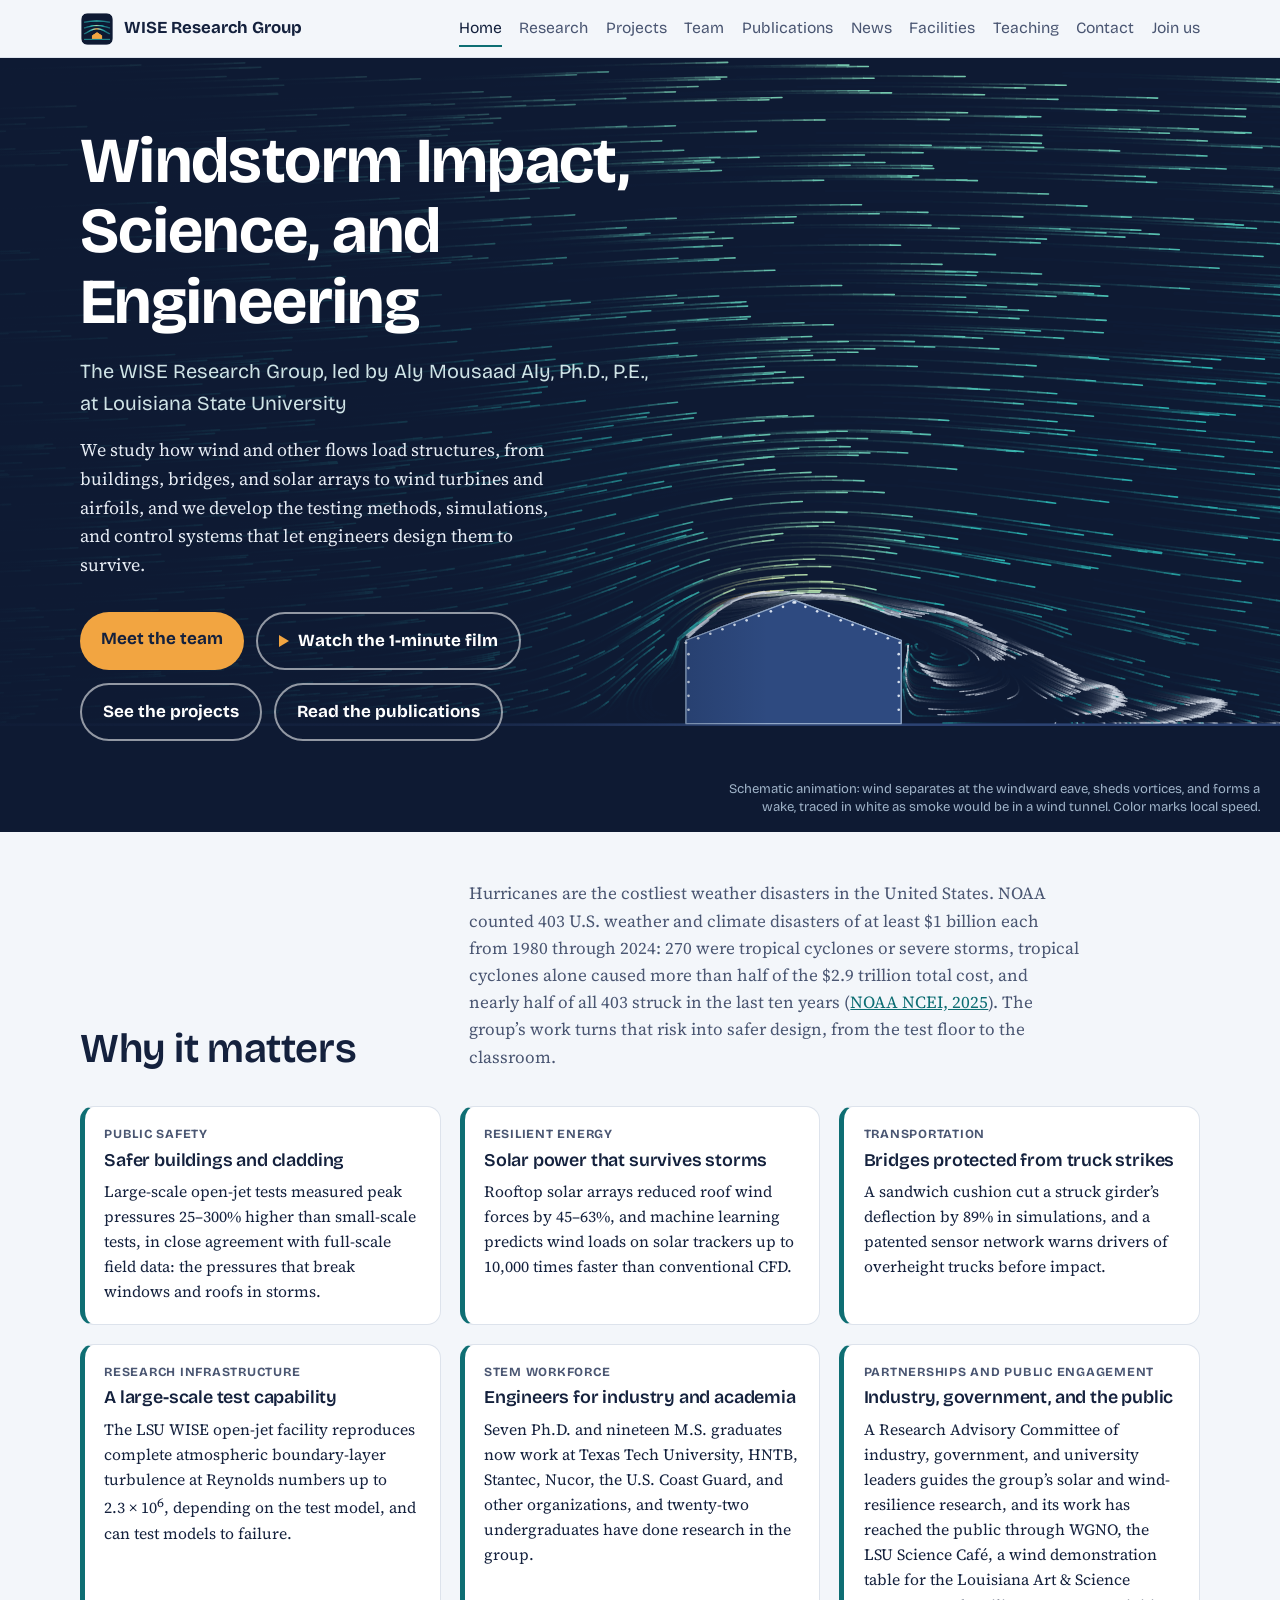
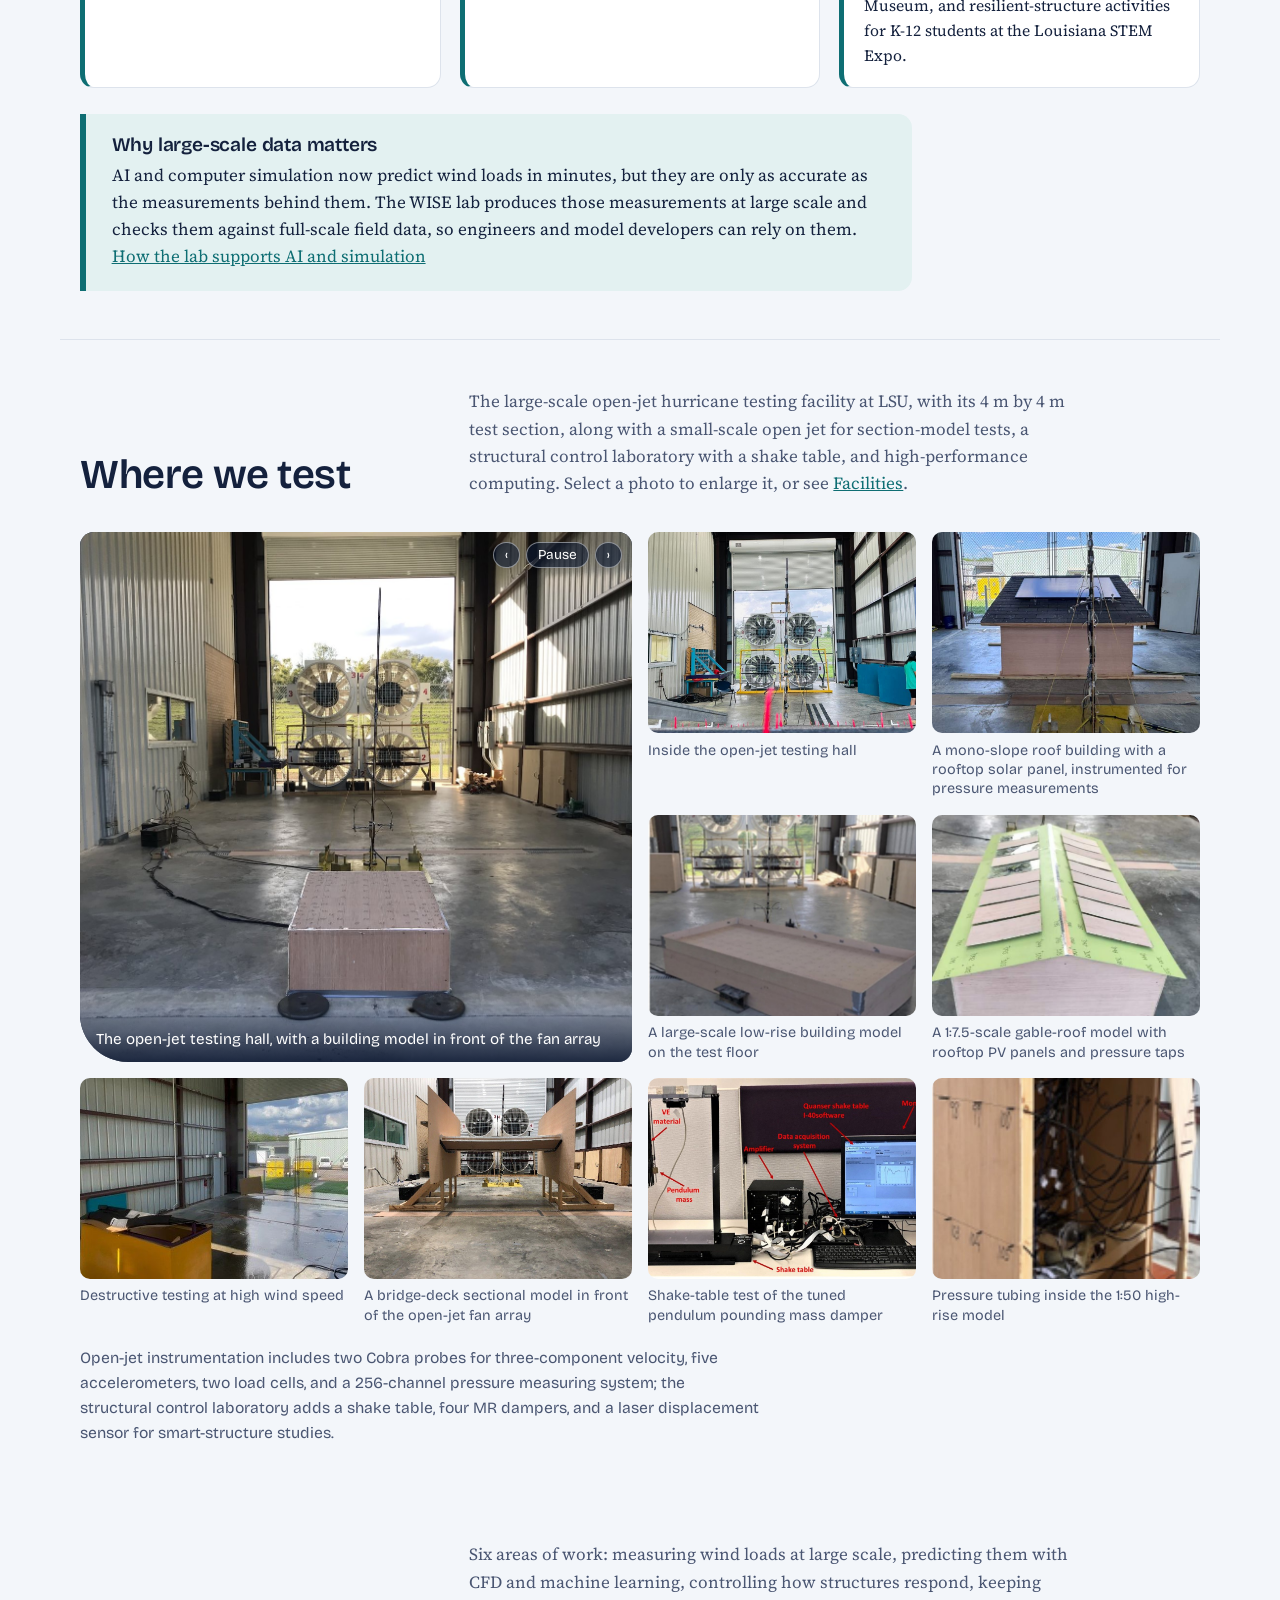
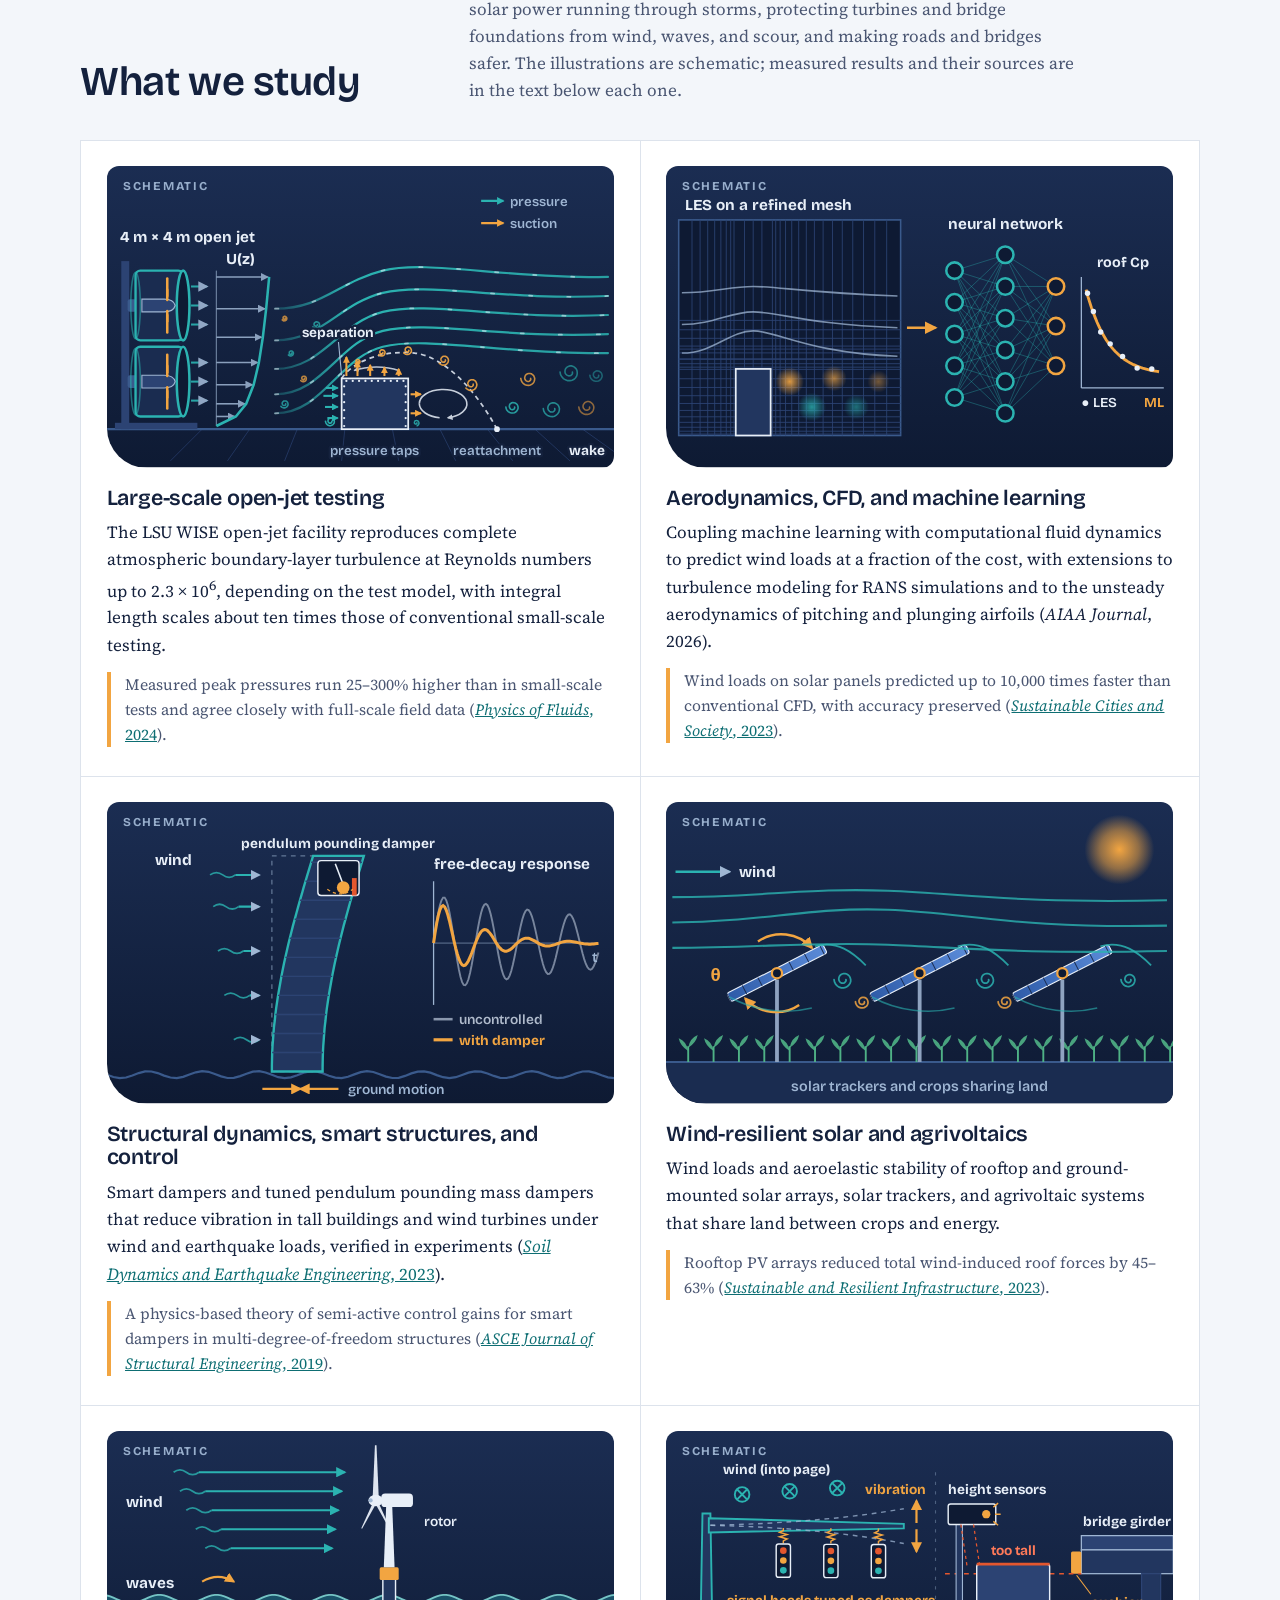
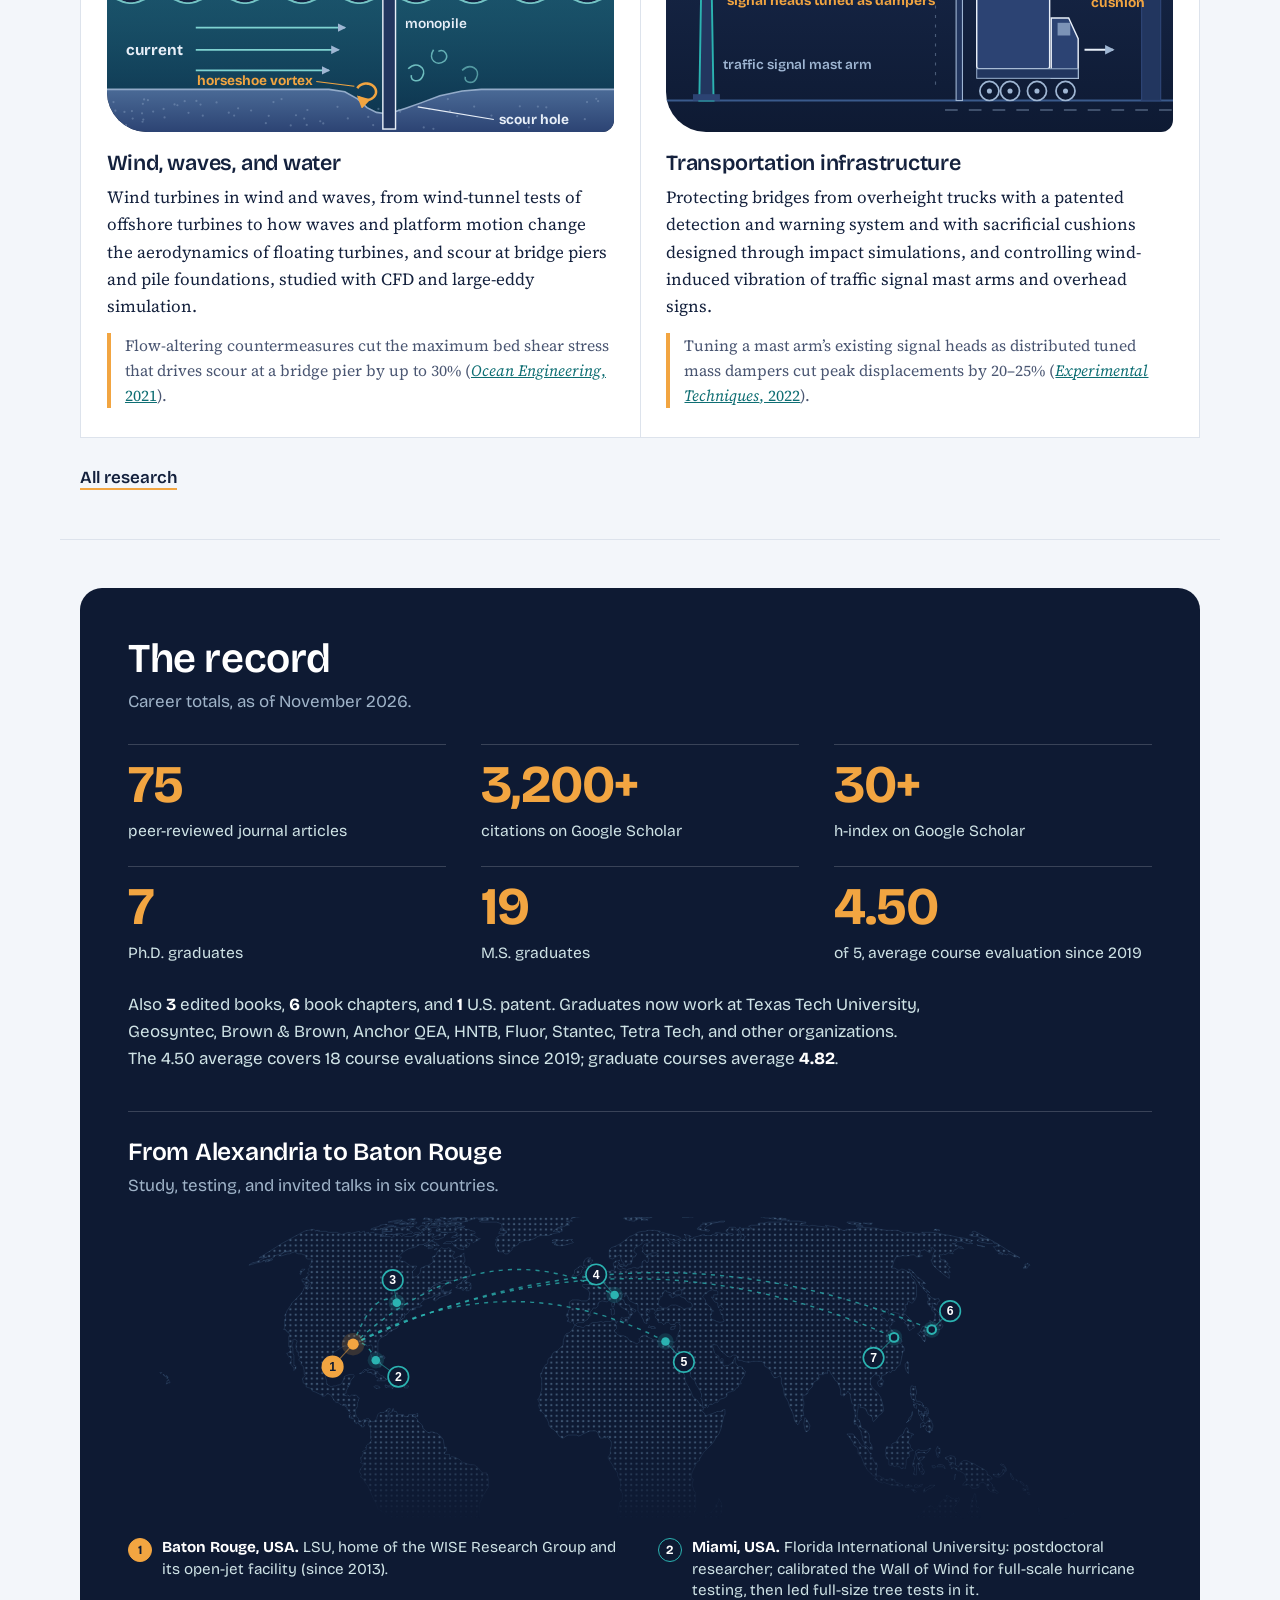
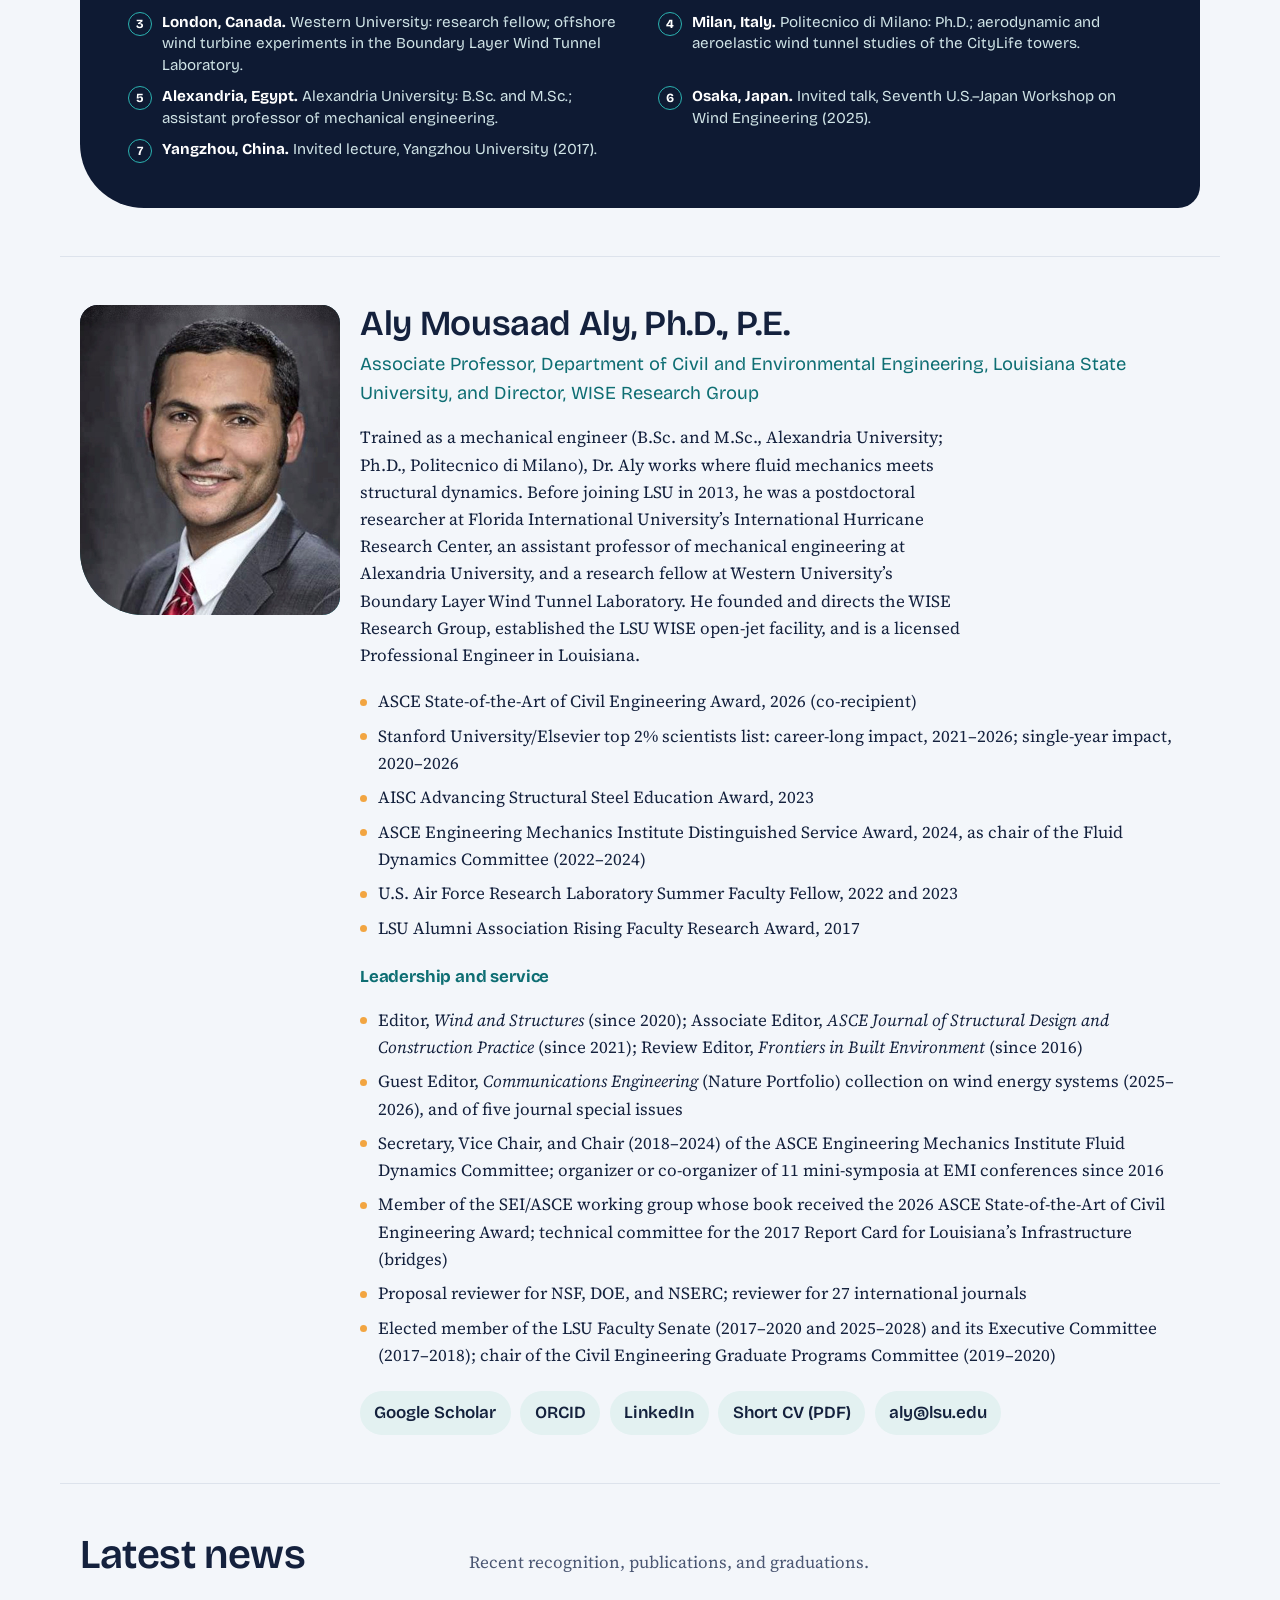
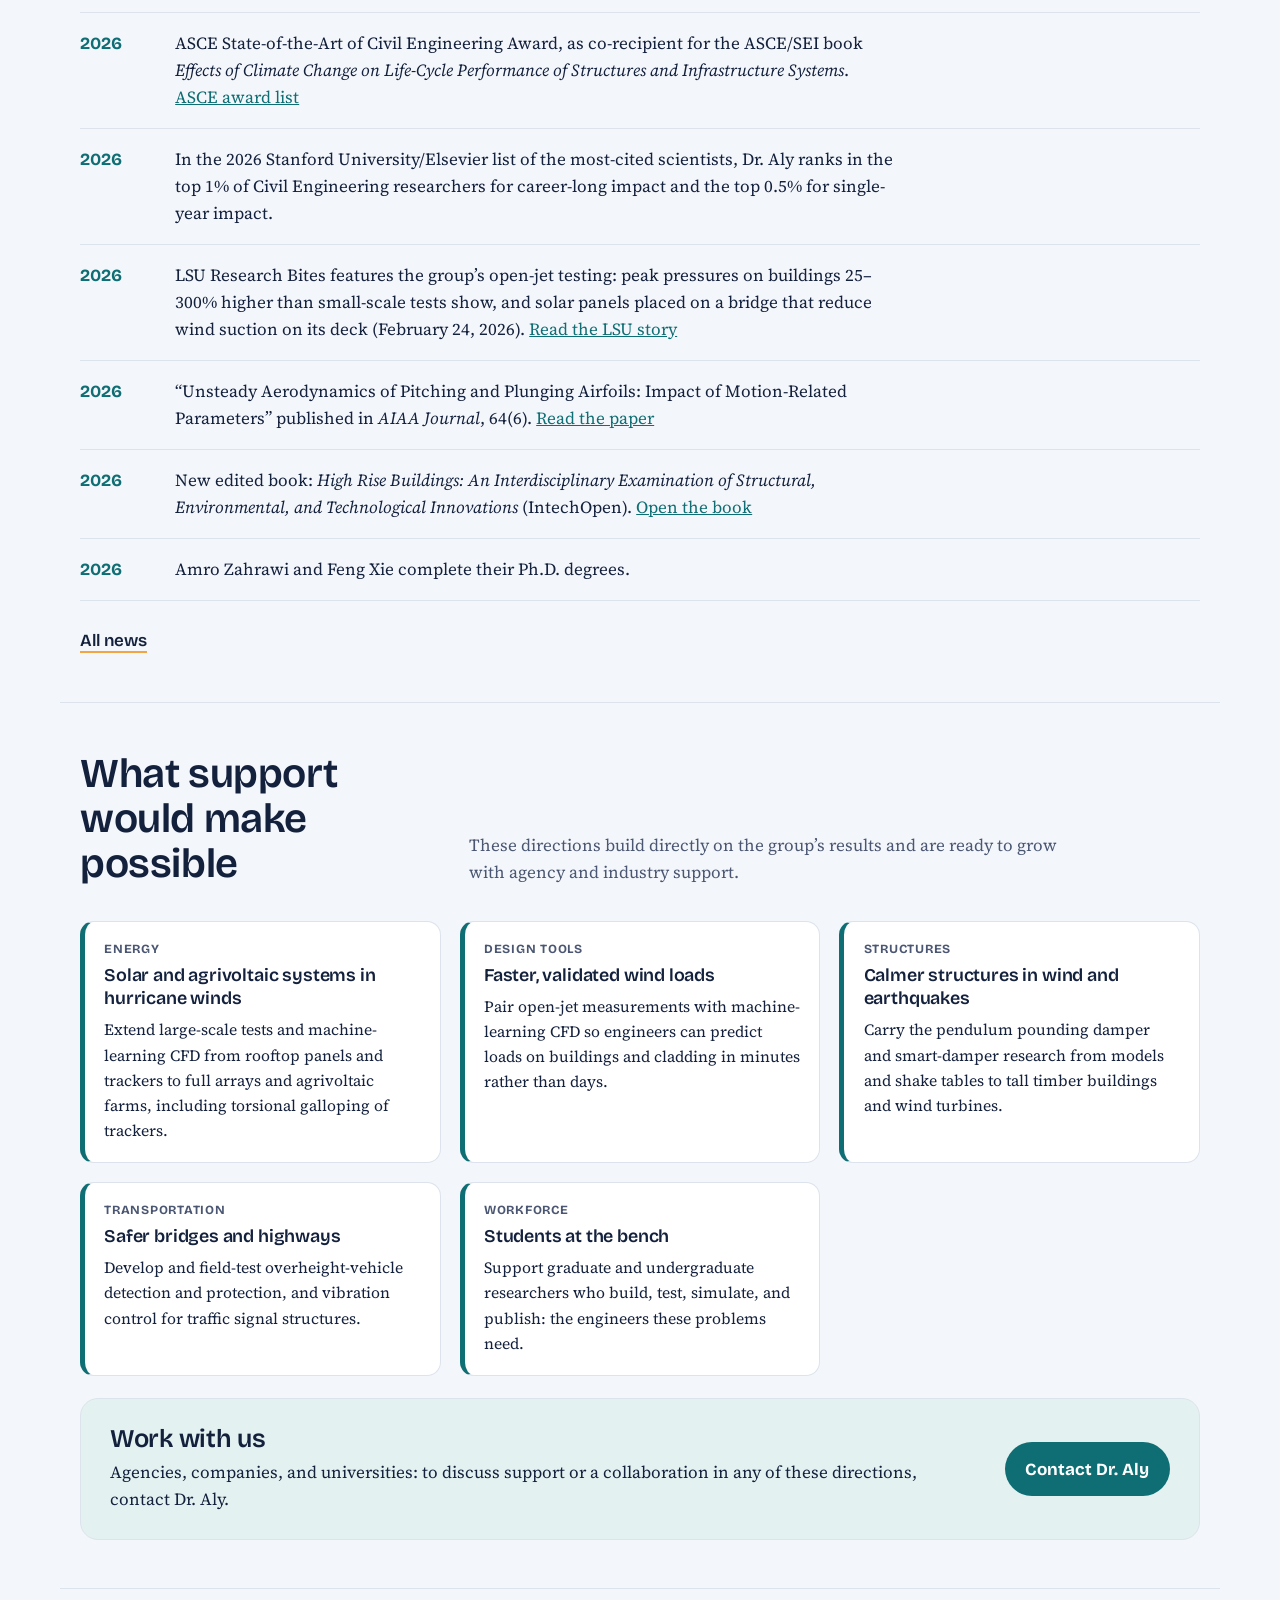
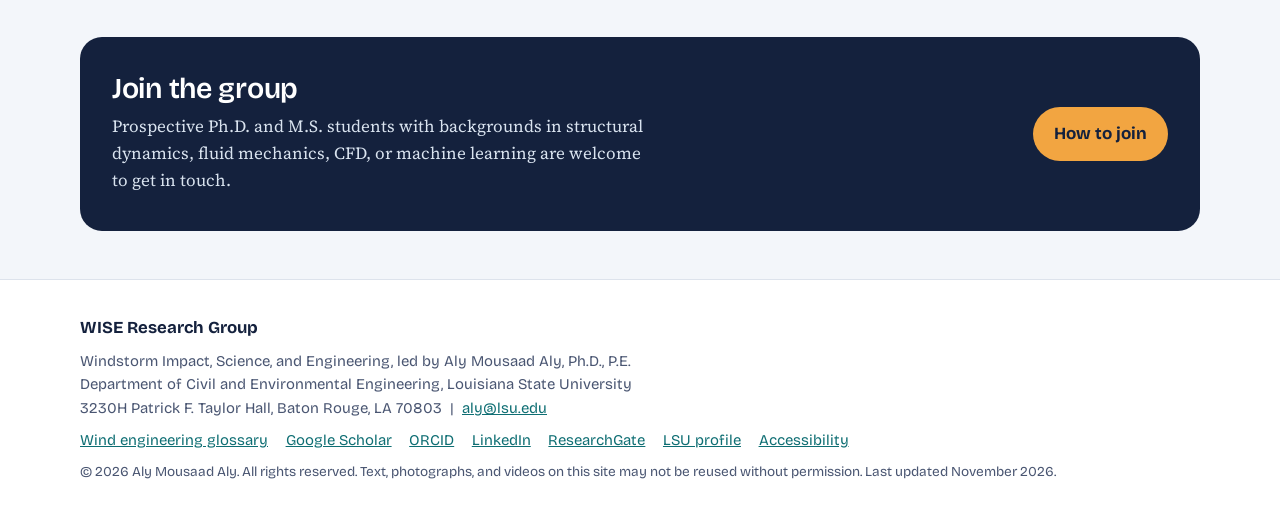
==== commit d532f9c7: "Add files via upload" ====
--- a/index.html
+++ b/index.html
@@ -159,7 +159,7 @@
       <div class="reach-map"><img loading="lazy" src="assets/img/reach-map.svg" width="1000" height="296" alt="World map marking the seven places listed below, each linked by an arc to Baton Rouge."></div>
       <ol class="reach-list" role="list">
         <li><b>Baton Rouge, USA.</b> LSU, home of the WISE Research Group and its open-jet facility (since 2013).</li>
-        <li><b>Miami, USA.</b> Florida International University: postdoctoral researcher; calibrated the Wall of Wind for full-scale hurricane testing and led tests of full-size trees in its open jet.</li>
+        <li><b>Miami, USA.</b> Florida International University: postdoctoral researcher; calibrated the Wall of Wind for full-scale hurricane testing, then led full-size tree tests in it.</li>
         <li><b>London, Canada.</b> Western University: research fellow; offshore wind turbine experiments in the Boundary Layer Wind Tunnel Laboratory.</li>
         <li><b>Milan, Italy.</b> Politecnico di Milano: Ph.D.; aerodynamic and aeroelastic wind tunnel studies of the CityLife towers.</li>
         <li><b>Alexandria, Egypt.</b> Alexandria University: B.Sc. and M.Sc.; assistant professor of mechanical engineering.</li>
--- a/assets/site.css
+++ b/assets/site.css
@@ -336,7 +336,7 @@
 .photo-row{grid-template-columns:repeat(auto-fill,minmax(200px,1fr))}
 .area .photo-row{grid-template-columns:repeat(auto-fill,minmax(150px,1fr))}
 .photo-row figure{max-width:340px}
-/* ---- update 7: teaching evidence, quotes, join page ---- */
+/* ---- teaching evidence, quotes, join page ---- */
 .quotes{display:grid;grid-template-columns:repeat(auto-fit,minmax(240px,1fr));gap:1rem;margin-top:1.4rem}
 .quotes blockquote{margin:0;background:var(--paper);border-left:4px solid var(--amber);border-radius:0 12px 12px 0;padding:1rem 1.2rem}
 .quotes blockquote p{font-size:1.02rem;font-style:italic}
@@ -349,7 +349,7 @@
 .do-card p{font-size:.98rem}
 .employers span+span::before{margin:0 .65rem 0 .25rem}
 .do-card img.fit{object-fit:contain;background:#fff;padding:.3rem;border:1px solid var(--mist)}
-/* ---- update 11: rotating "in action" panel and looping videos ---- */
+/* ---- rotating "in action" panel and looping videos ---- */
 .rotator{grid-column:span 2;grid-row:span 2;margin:0;position:relative;overflow:hidden;border-radius:14px 14px 14px 48px;background:#0E1A33;min-height:360px}
 .rot-stage{position:absolute;inset:0}
 .rot-slide{position:absolute;inset:0;opacity:0;transition:opacity .9s ease;visibility:hidden}
@@ -367,7 +367,7 @@
 @media (max-width:860px){.rotator{grid-row:auto;min-height:0;aspect-ratio:4/3}}
 @media (prefers-reduced-motion:reduce){.rot-slide{transition:none}}
 .rot-slide video{object-fit:contain;background:#0E1A33}
-/* ---- update 12: projects ---- */
+/* ---- projects ---- */
 .proj-grid{display:grid;grid-template-columns:repeat(auto-fill,minmax(min(330px,100%),1fr));gap:1.5rem}
 .proj{background:var(--paper);border:1px solid var(--mist);border-radius:14px;overflow:hidden;display:flex;flex-direction:column}
 .proj-media{background:#E6EBF2}
@@ -379,7 +379,7 @@
 .proj-meta{font-family:var(--display);font-size:.85rem;color:var(--teal);font-weight:600;margin-top:.2rem}
 .proj-body p{margin-top:.45rem;font-size:.98rem}
 .proj-pubs{font-family:var(--display);font-size:.86rem;color:var(--ink-soft)}
-/* ---- update 13: applications graphic, testing-to-failure row ---- */
+/* ---- applications graphic, testing-to-failure row ---- */
 .apps-svg{display:block;width:100%;max-width:1000px;height:auto;margin:.6rem auto 0}
 .apps-line{stroke:var(--teal-bright);stroke-width:3;stroke-dasharray:6 7;opacity:.8}
 .apps-hub{fill:none;stroke:var(--teal);stroke-width:8}
@@ -395,12 +395,12 @@
 .apps-svg{max-width:1100px}
 .apps-pill{fill:var(--teal)}
 .apps-pill-text{font-family:var(--display);font-size:22px;font-weight:700;fill:#fff}
-/* ---- update 14: keep the Team director block inside narrow screens ---- */
+/* ---- keep the Team director block inside narrow screens ---- */
 .director>*{min-width:0}
 .facts{grid-template-columns:repeat(auto-fit,minmax(min(220px,100%),1fr))}
 /* full frame for videos that contain plots (square frame, matching background) */
 .proj-media video.plot-video{aspect-ratio:960/916;object-fit:contain;background:#D0CBD1}
-/* ---- update 28: why it matters, partner calls to action ---- */
+/* ---- why it matters, partner calls to action ---- */
 .impact-grid{display:grid;grid-template-columns:repeat(auto-fit,minmax(min(280px,100%),1fr));gap:1.2rem}
 .impact{background:var(--paper);border:1px solid var(--mist);border-left:5px solid var(--teal);border-radius:14px;padding:1.05rem 1.2rem 1.2rem}
 .impact .tag{font-family:var(--display);font-size:.78rem;font-weight:700;letter-spacing:.06em;text-transform:uppercase;color:var(--ink-soft);margin:0}
@@ -412,19 +412,124 @@
 .partner a.btn:hover,.partner a.btn:focus-visible{background:var(--ink)}
 @media (max-width:700px){.partner{grid-template-columns:1fr}}
 
-/* ---- update 35: hero caption width ---- */
+/* ---- hero caption width ---- */
 .hero-cap{max-width:60ch}
 
-/* ---- update 41: six research areas, leadership and service, narrow screens ---- */
+/* ---- six research areas, leadership and service, narrow screens ---- */
 .thrust h3 a{color:inherit;text-decoration:none;border-bottom:2px solid transparent}
 .thrust h3 a:hover,.thrust h3 a:focus-visible{border-bottom-color:var(--amber)}
 .svc-head{font-family:var(--display);font-size:1.05rem;font-weight:700;color:var(--teal);margin:1.5rem 0 0;line-height:1.3}
 .glossary dt,.glossary dd,.pubs li,.news p,.proj-body p{overflow-wrap:anywhere}
 .proj-media img,.proj-media video{height:auto}
 .fac-note{margin-top:1.4rem;max-width:var(--measure);color:var(--ink-soft)}
-/* ---- update 43: statement block ---- */
+/* ---- statement block ---- */
 .keynote{margin-top:1.6rem;padding:1.3rem 1.6rem;background:var(--accent-soft);border-left:6px solid var(--teal);border-radius:0 14px 14px 0}
 .keynote h2,.keynote h3{margin:0 0 .4rem;font-size:1.2rem}
 .keynote{max-width:52rem}
 .keynote p{margin:0;max-width:none}
 #data .keynote{margin-top:0}
+
+/* ---------- record panel, international map ---------- */
+.record-panel{background:var(--night);color:#E6ECF4;border-radius:22px 22px 22px 64px;padding:clamp(1.5rem,4vw,3rem)}
+.record-panel h2{color:#fff;font-size:clamp(1.8rem,3.2vw,2.6rem)}
+.record-head p{margin-top:.45rem;font-family:var(--display);color:#9FB3C8}
+.stats{list-style:none;margin:1.8rem 0 0;padding:0;display:grid;grid-template-columns:repeat(3,minmax(0,1fr));gap:1.5rem 2.2rem}
+.stats li{border-top:1px solid rgba(255,255,255,.18);padding-top:.9rem;min-width:0}
+.stats b{display:block;font-family:var(--display);font-weight:700;font-size:clamp(2.1rem,4.4vw,3.3rem);line-height:1;color:var(--amber);letter-spacing:-.02em}
+.stats span{display:block;margin-top:.5rem;font-family:var(--display);font-size:.98rem;line-height:1.38;color:#CFE3E6}
+.record-more{margin-top:1.7rem;font-family:var(--display);color:#CFE3E6;max-width:72ch}
+.record-more b{color:#fff}
+.reach{margin:2.4rem 0 0;padding-top:1.7rem;border-top:1px solid rgba(255,255,255,.18)}
+.reach h3{color:#fff;font-size:clamp(1.25rem,2.2vw,1.55rem)}
+.reach figcaption p{margin-top:.35rem;font-family:var(--display);color:#9FB3C8}
+.reach-map{margin-top:1.1rem;overflow:hidden}
+.reach-map img{width:100%;height:auto}
+.reach-list{list-style:none;margin:1.1rem 0 0;padding:0;counter-reset:r;display:grid;grid-template-columns:repeat(2,minmax(0,1fr));gap:.6rem 2.2rem;font-family:var(--display);font-size:.95rem;line-height:1.42;color:#CFE3E6}
+.reach-list li{counter-increment:r;position:relative;padding-left:2.15rem;min-width:0}
+.reach-list li::before{content:counter(r);position:absolute;left:0;top:.02rem;width:1.5rem;height:1.5rem;box-sizing:border-box;border-radius:50%;border:1.6px solid var(--teal-bright);display:grid;place-items:center;font-size:.78rem;font-weight:700;color:#fff}
+.reach-list li:first-child::before{background:var(--amber);border-color:var(--amber);color:var(--night)}
+.reach-list b{color:#fff}
+@media (max-width:760px){.stats{grid-template-columns:repeat(2,minmax(0,1fr));gap:1.2rem 1.4rem}.reach-list{grid-template-columns:1fr}.record-panel{border-radius:18px 18px 18px 40px}.reach-map img{width:150%;max-width:none;margin-left:-27%}}
+
+/* ---------- facility spec table ---------- */
+.specs{margin-top:2.2rem;background:var(--paper);border:1px solid var(--mist);border-radius:18px 18px 18px 48px;padding:clamp(1.2rem,3vw,2rem)}
+.specs h3{font-size:1.35rem}
+.spec-grid{margin:1rem 0 0;display:grid;grid-template-columns:repeat(2,minmax(0,1fr));gap:0 2.4rem}
+.spec-grid div{display:grid;grid-template-columns:minmax(8.5rem,34%) 1fr;gap:1rem;padding:.75rem 0;border-top:1px solid var(--mist);min-width:0}
+.spec-grid .wide{grid-column:1/-1}
+.spec-grid dt{font-family:var(--display);font-weight:700;color:var(--teal);font-size:.95rem}
+.spec-grid dd{margin:0;font-size:.98rem;line-height:1.5}
+.spec-grid .wide{grid-template-columns:minmax(8.5rem,16%) 1fr}
+.spec-dl{margin-top:1.1rem;font-family:var(--display);font-weight:700}
+.spec-dl a{display:inline-flex;align-items:center;gap:.55rem;text-decoration:none;border-bottom:2px solid var(--amber);padding-bottom:.1rem}
+@media (max-width:860px){.spec-grid{grid-template-columns:1fr}.spec-grid div,.spec-grid .wide{grid-template-columns:minmax(7.5rem,38%) 1fr}}
+@media (max-width:420px){.spec-grid div,.spec-grid .wide{grid-template-columns:1fr;gap:.2rem}}
+
+/* ---------- publications search and open-access badges ---------- */
+.pub-tools{margin-top:1.6rem;padding:1.2rem 1.3rem;background:var(--paper);border:1px solid var(--mist);border-radius:16px}
+.pub-search label{display:block;font-family:var(--display);font-weight:700;font-size:1rem;margin-bottom:.45rem}
+.pub-row{display:flex;gap:.6rem;flex-wrap:wrap}
+.pub-row input{flex:1 1 16rem;min-width:0;font:inherit;font-size:1rem;padding:.65rem .9rem;border:1.5px solid #B9C3D3;border-radius:10px;background:#fff;color:var(--ink)}
+.pub-row input:focus-visible{outline:3px solid var(--amber);outline-offset:2px;border-color:var(--teal)}
+.pub-clear{font-family:var(--display);font-weight:700;font-size:.95rem;padding:.6rem 1rem;border-radius:10px;border:1.5px solid var(--teal);background:#fff;color:var(--teal);cursor:pointer}
+.pub-chips{display:flex;flex-wrap:wrap;gap:.45rem;margin-top:.9rem}
+.chip{font-family:var(--display);font-size:.9rem;font-weight:600;padding:.42rem .8rem;border-radius:999px;border:1.5px solid #C5CFDD;background:var(--sky);color:var(--ink);cursor:pointer;min-height:2.2rem}
+.chip span{color:var(--ink-soft);font-weight:400;margin-left:.15rem}
+.chip:hover{border-color:var(--teal)}
+.chip[aria-pressed="true"]{background:var(--teal);border-color:var(--teal);color:#fff}
+.chip[aria-pressed="true"] span{color:#D6EEEE}
+.chip-oa{border-color:#8FCFC8}
+.pub-clear:focus-visible,.chip:focus-visible{outline:3px solid var(--amber);outline-offset:2px}
+.pub-status{margin-top:.8rem;font-family:var(--display);font-size:.95rem;color:var(--ink-soft)}
+.oa{display:inline-block;margin-left:.35rem;padding:.05rem .5rem;border-radius:999px;background:var(--accent-soft);color:var(--teal);font-family:var(--display);font-size:.78rem;font-weight:700;letter-spacing:.01em;white-space:nowrap;vertical-align:.08em}
+[hidden]{display:none!important}
+a.oa{text-decoration:none}
+a.oa:hover{text-decoration:underline}
+
+/* ---------- prose pages ---------- */
+.prose h2{font-size:clamp(1.4rem,2.4vw,1.8rem);margin-bottom:.8rem}
+.prose .bullets{padding-left:1.2rem}
+
+/* ---------- print ---------- */
+@media print{
+  @page{margin:16mm 14mm}
+  body{background:#fff;color:#000;font-size:10.5pt;line-height:1.45}
+  .skip,.site-header,.nav-toggle,.cta,.hero-cap,#wind,.hero-shade,.pub-tools,.rot-ctrl,.rot-prev,.rot-next,.rot-toggle,dialog,video,.jumps,.f-links{display:none!important}
+  .hero,.page-band{min-height:0!important;background:#fff!important;color:#000!important;padding:0!important}
+  .hero *,.page-band *{color:#000!important}
+  .hero-inner,.page-band .inner{padding:0 0 6mm!important}
+  .section{max-width:none;padding:5mm 0!important}
+  .section + .section{border-top:1px solid #bbb}
+  a{color:#000;text-decoration:underline}
+  .record-panel{background:#fff!important;border:1px solid #999;border-radius:6px}
+  .record-panel *,.stats b{color:#000!important}
+  .reach-map{display:none}
+  .specs{border-color:#999}
+  li,figure,.card,.card-plain,.person,.spec-grid div,.stats li{break-inside:avoid}
+  h1,h2,h3{break-after:avoid}
+  img{max-height:85mm;object-fit:contain}
+  .oa{border:1px solid #555;background:#fff;color:#000}
+}
+
+/* ---------- facility film ---------- */
+.film{margin:0 0 2.2rem}
+.film-frame{border-radius:16px;overflow:hidden;background:var(--night);box-shadow:0 14px 34px rgba(14,26,51,.18)}
+.film video{display:block;width:100%;height:auto;aspect-ratio:16/9;background:var(--night)}
+.film figcaption{margin-top:.7rem;font-family:var(--display);font-size:.98rem;color:var(--ink-soft);max-width:70ch}
+.film figcaption b{color:var(--ink)}
+.film details{margin-top:.5rem}
+.film summary{cursor:pointer;color:var(--teal);font-weight:600;width:max-content;max-width:100%}
+.film summary:focus-visible{outline:3px solid var(--amber);outline-offset:3px}
+.film details ol{margin:.6rem 0 0;padding-left:1.3rem;font-family:var(--serif);font-size:.98rem;color:var(--ink)}
+.film details li{margin:.25rem 0}
+.btn.play{display:inline-flex;align-items:center;gap:.55rem}
+.btn.play::before{content:"";width:0;height:0;border-style:solid;border-width:.42rem 0 .42rem .68rem;border-color:transparent transparent transparent var(--amber)}
+.hero .cta{max-width:600px}
+.film-frame{position:relative}
+.film-play{position:absolute;left:78%;top:73%;transform:translate(-50%,-50%);display:inline-flex;align-items:center;gap:.7rem;padding:.75rem 1.25rem .75rem .8rem;border:0;border-radius:999px;background:rgba(14,26,51,.82);color:#fff;font-family:var(--display);font-weight:700;font-size:1.05rem;cursor:pointer;box-shadow:0 8px 24px rgba(0,0,0,.35)}
+.film-play:hover{background:rgba(14,26,51,.95)}
+.film-play:focus-visible{outline:3px solid var(--amber);outline-offset:3px}
+.film-play-icon{width:2.6rem;height:2.6rem;border-radius:50%;background:var(--amber);position:relative;flex:none}
+.film-play-icon::after{content:"";position:absolute;left:54%;top:50%;transform:translate(-50%,-50%);border-style:solid;border-width:.55rem 0 .55rem .9rem;border-color:transparent transparent transparent var(--night)}
+.film.is-playing .film-play{display:none}
+@media (max-width:600px){.film-play{display:none}}
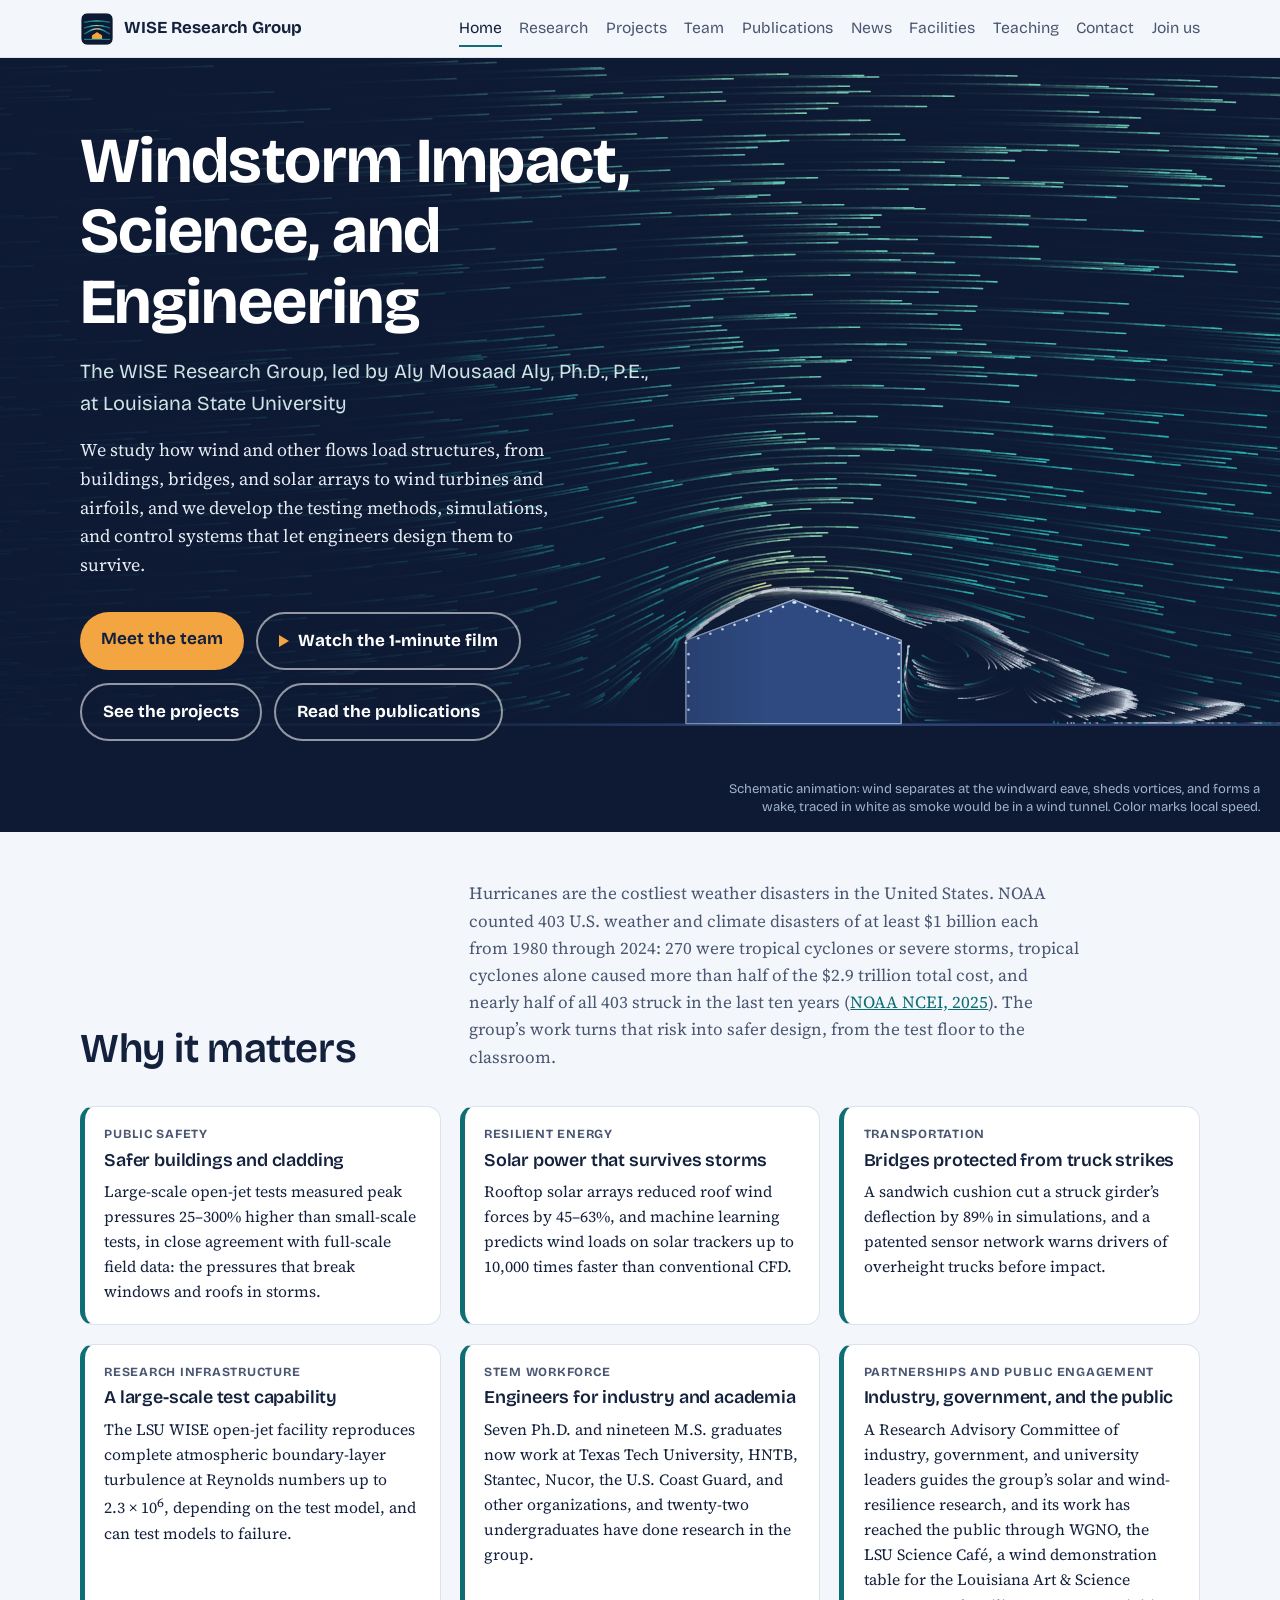
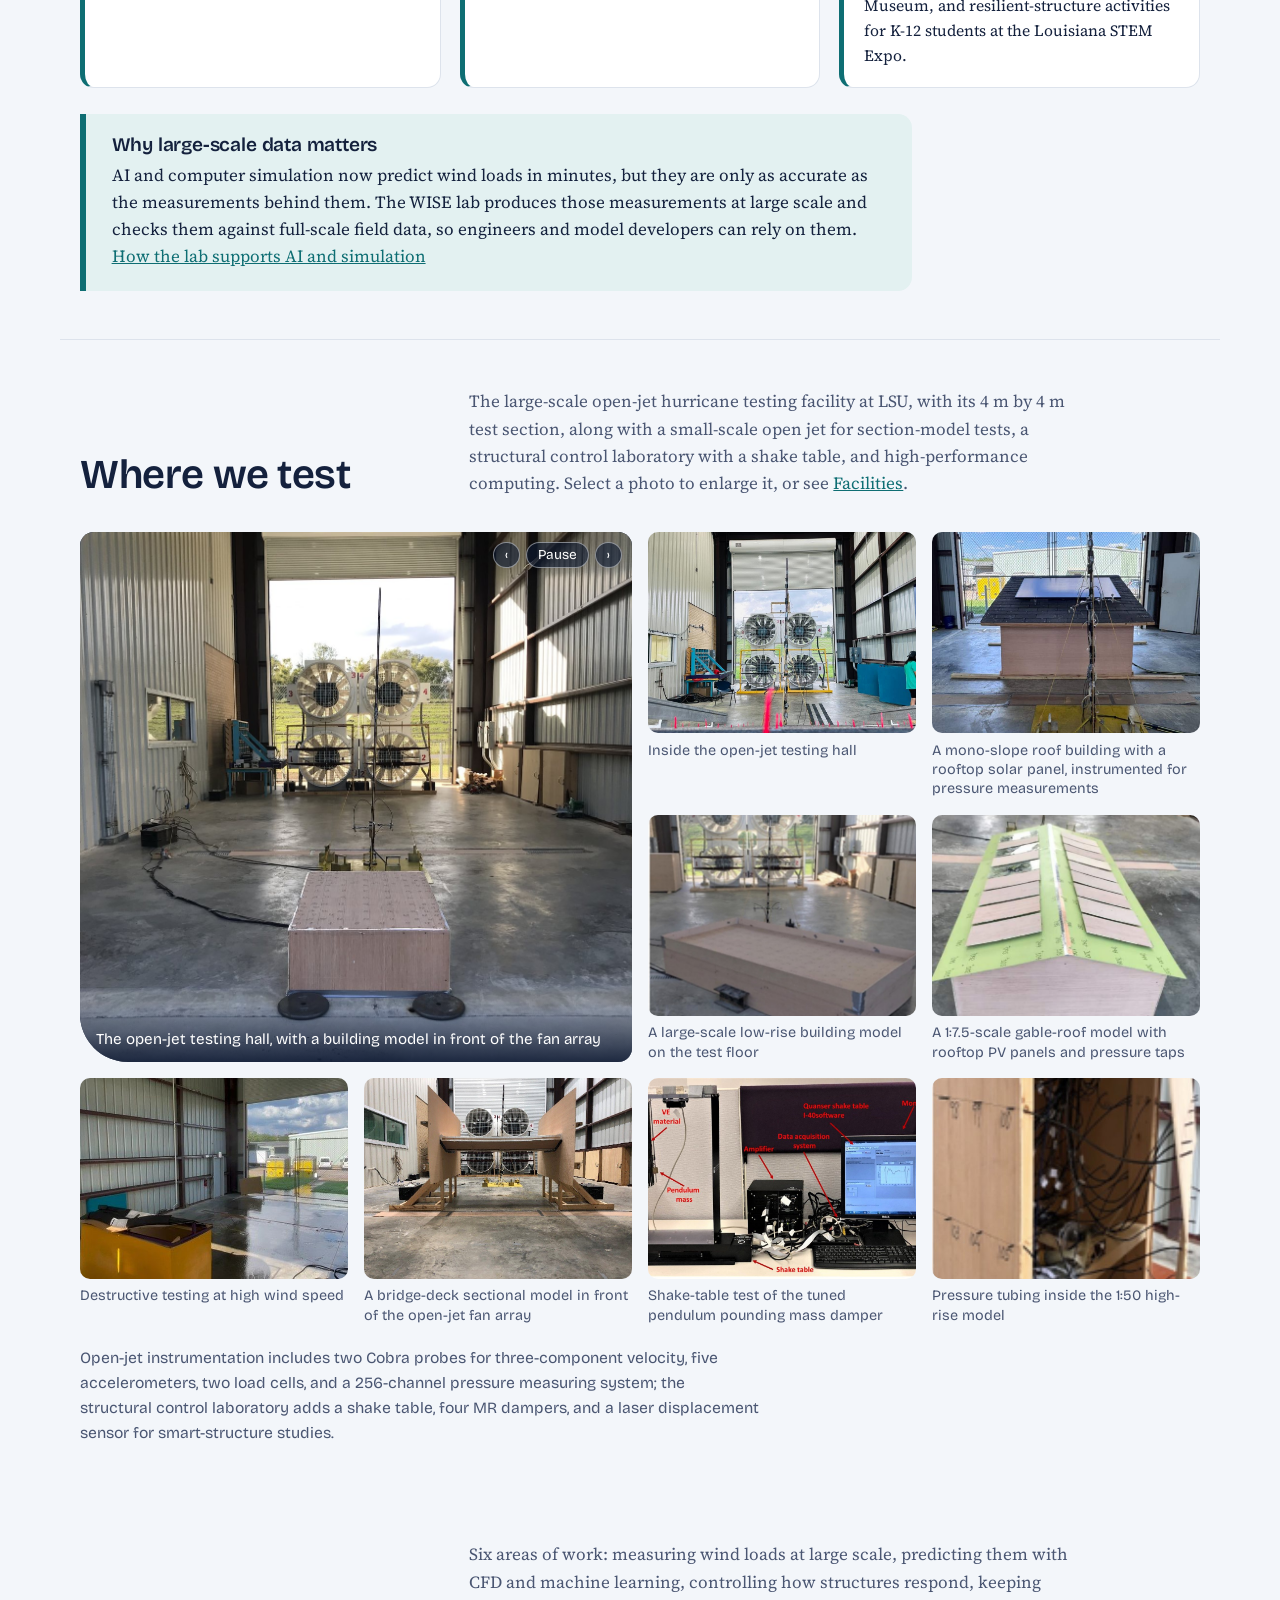
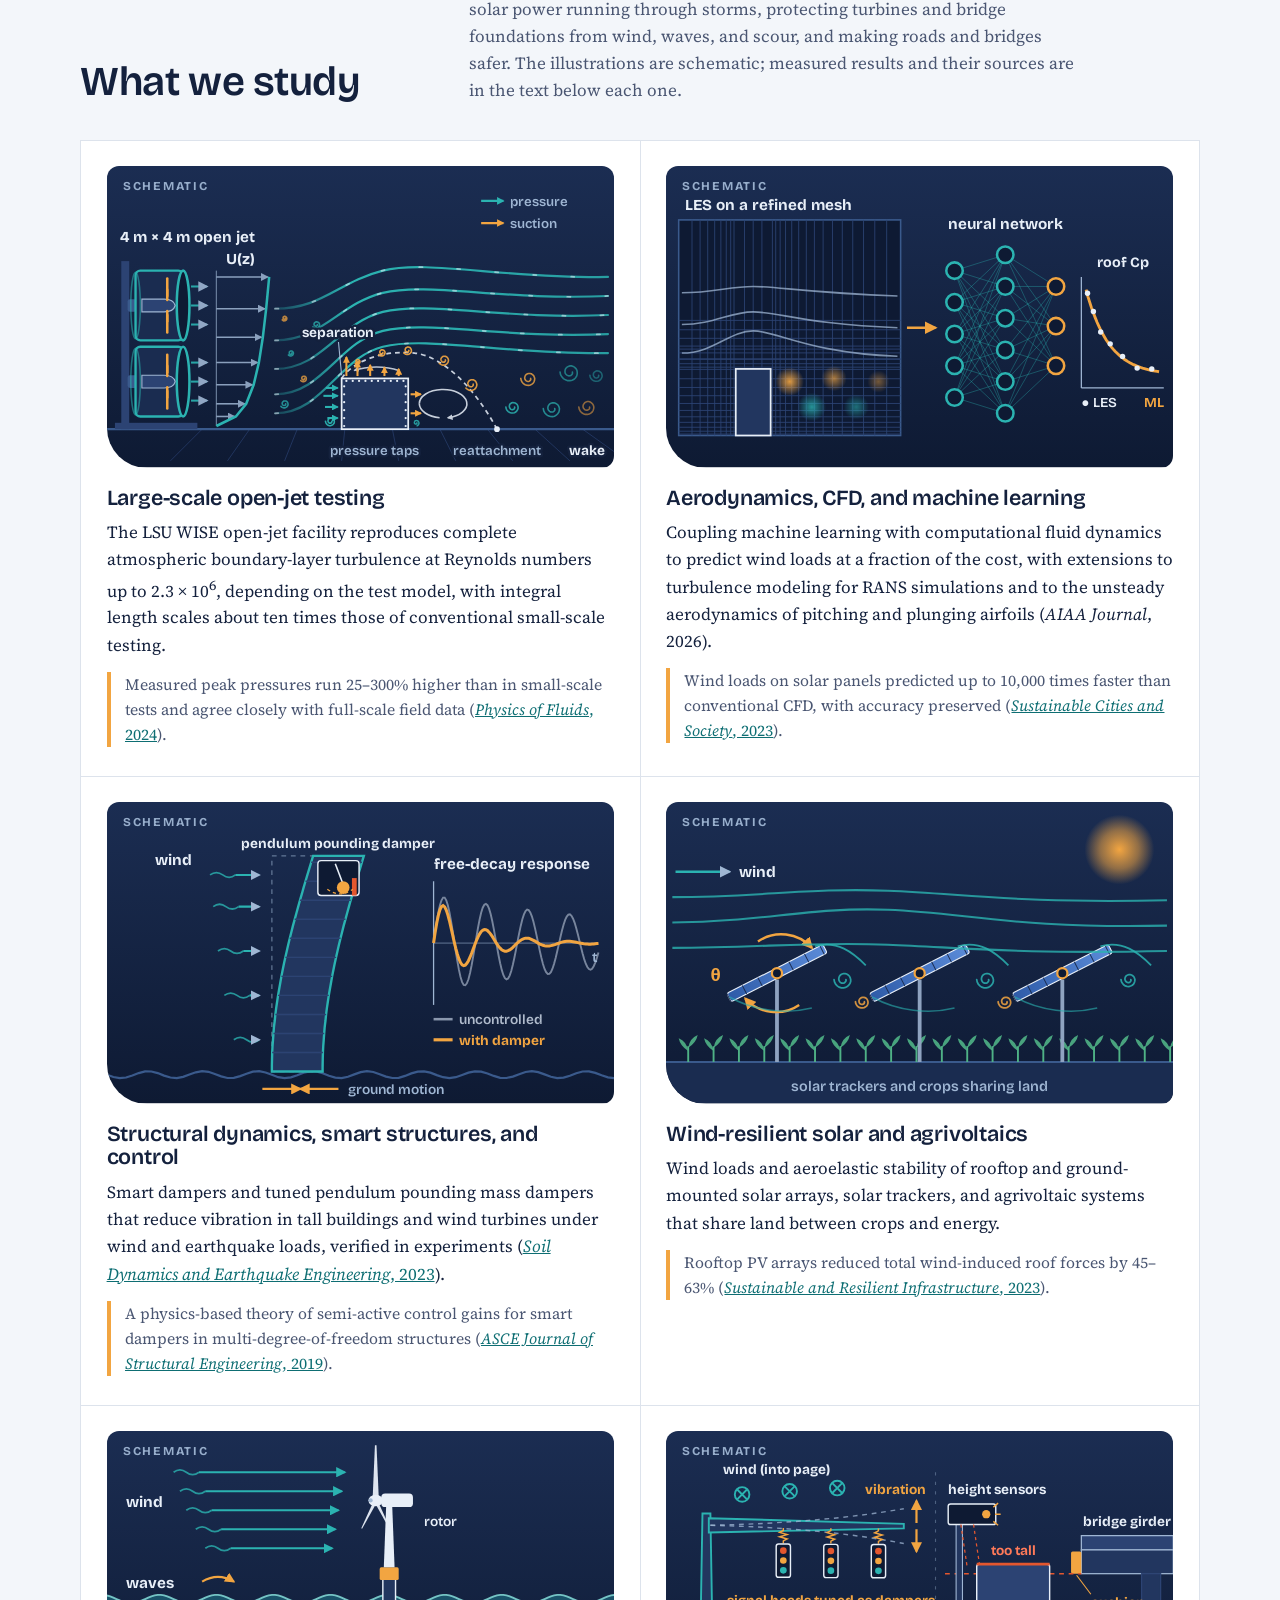
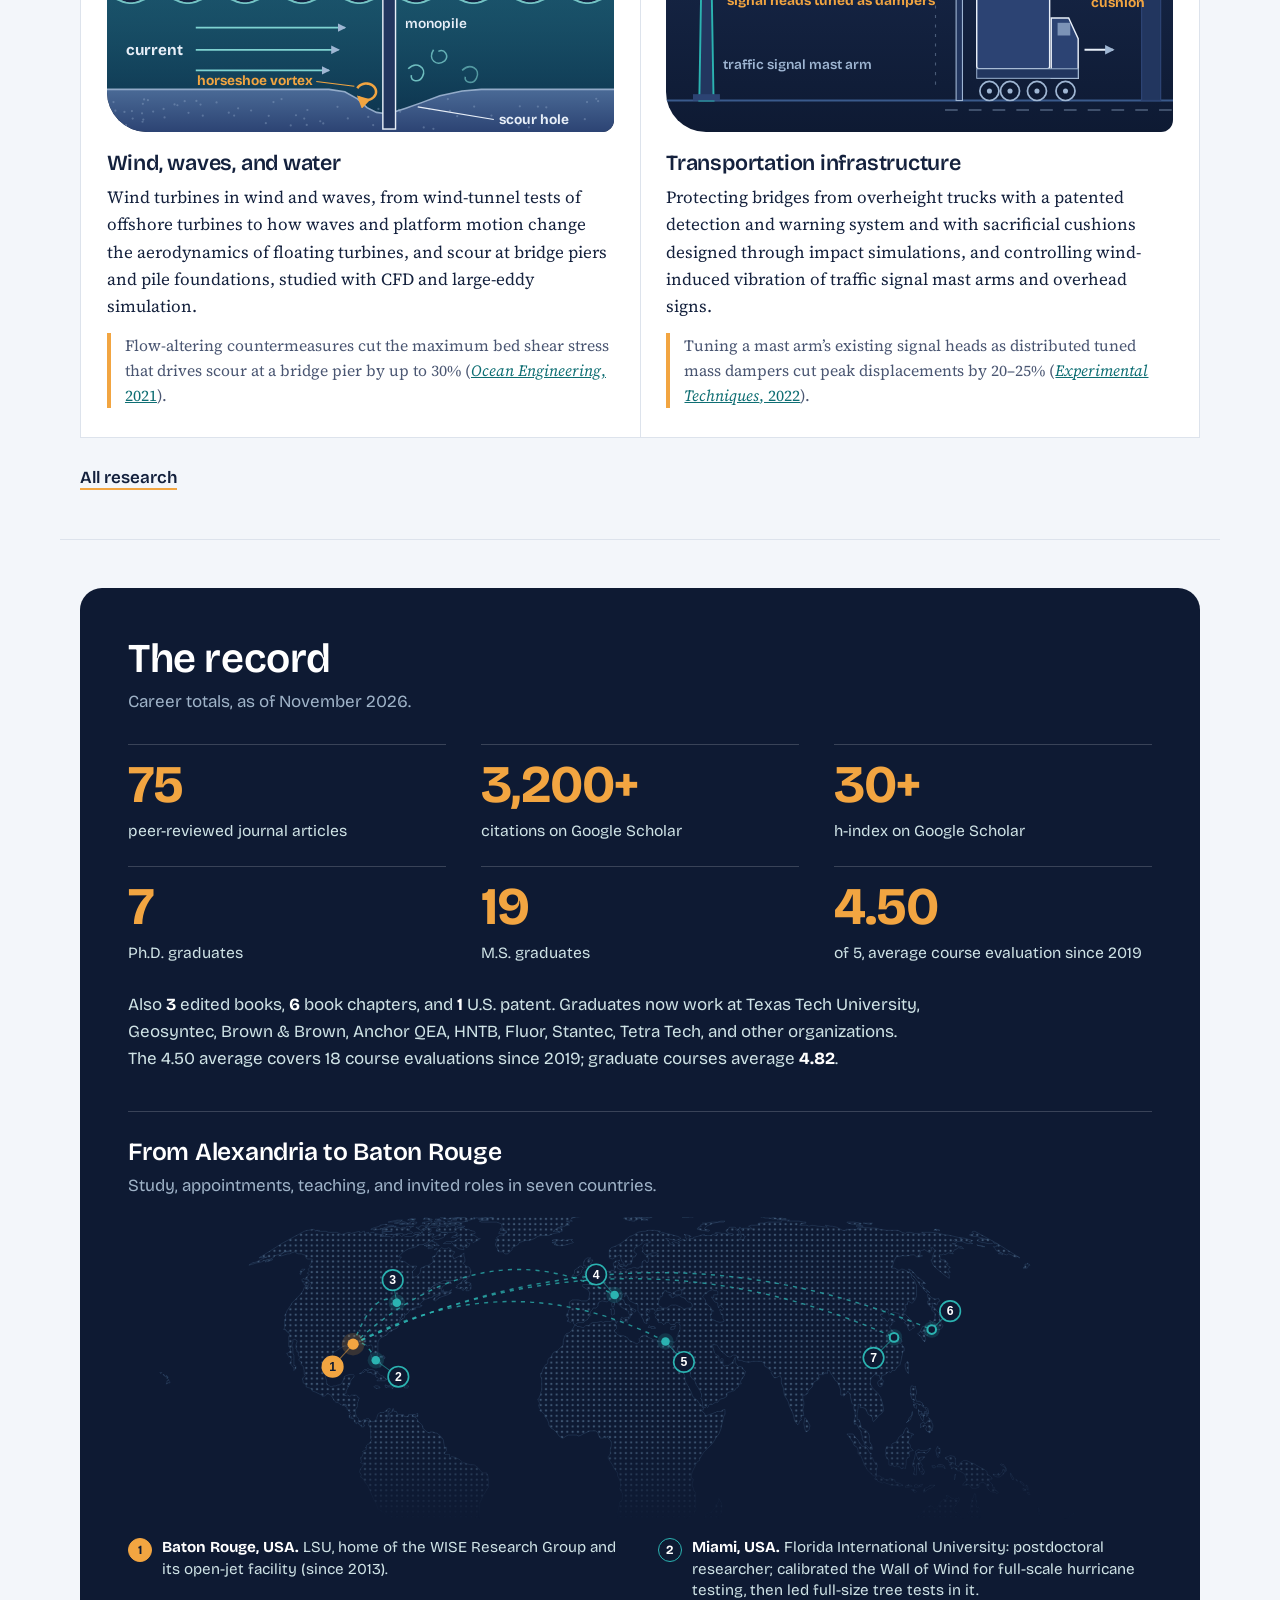
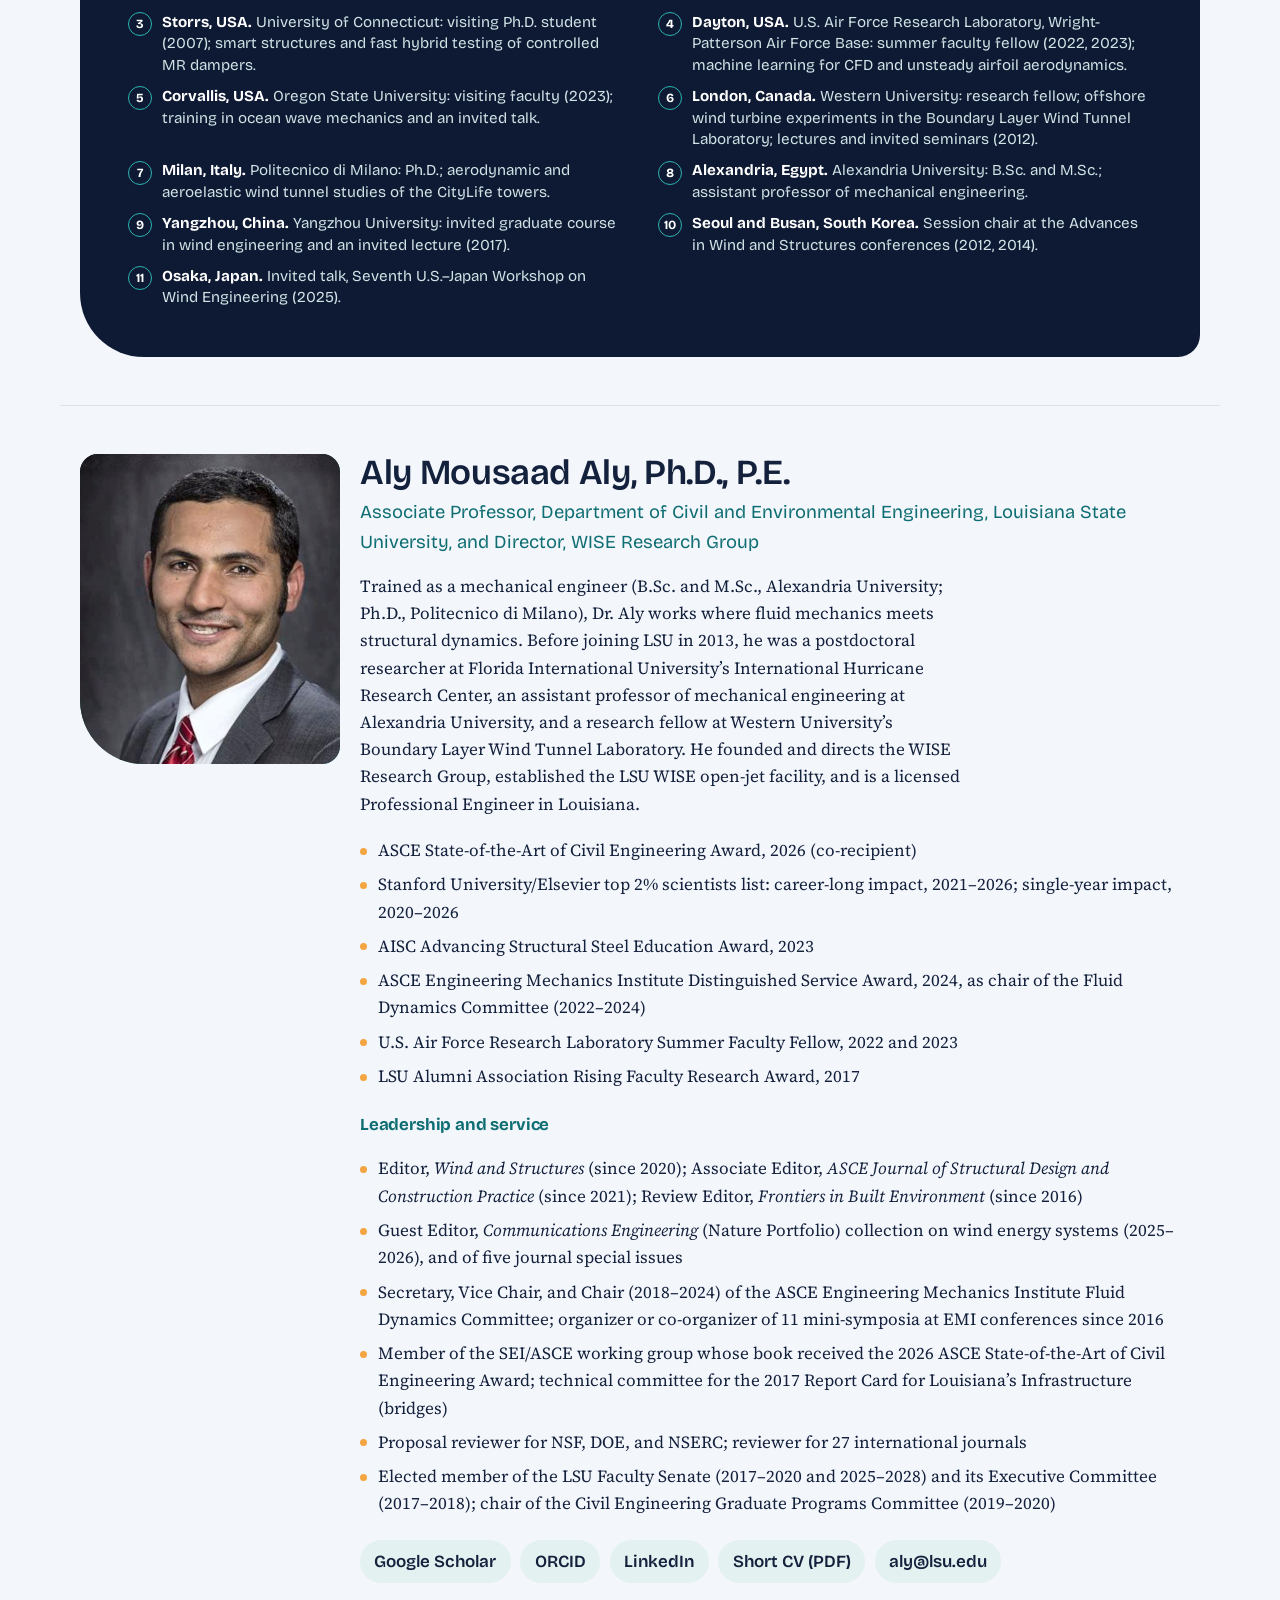
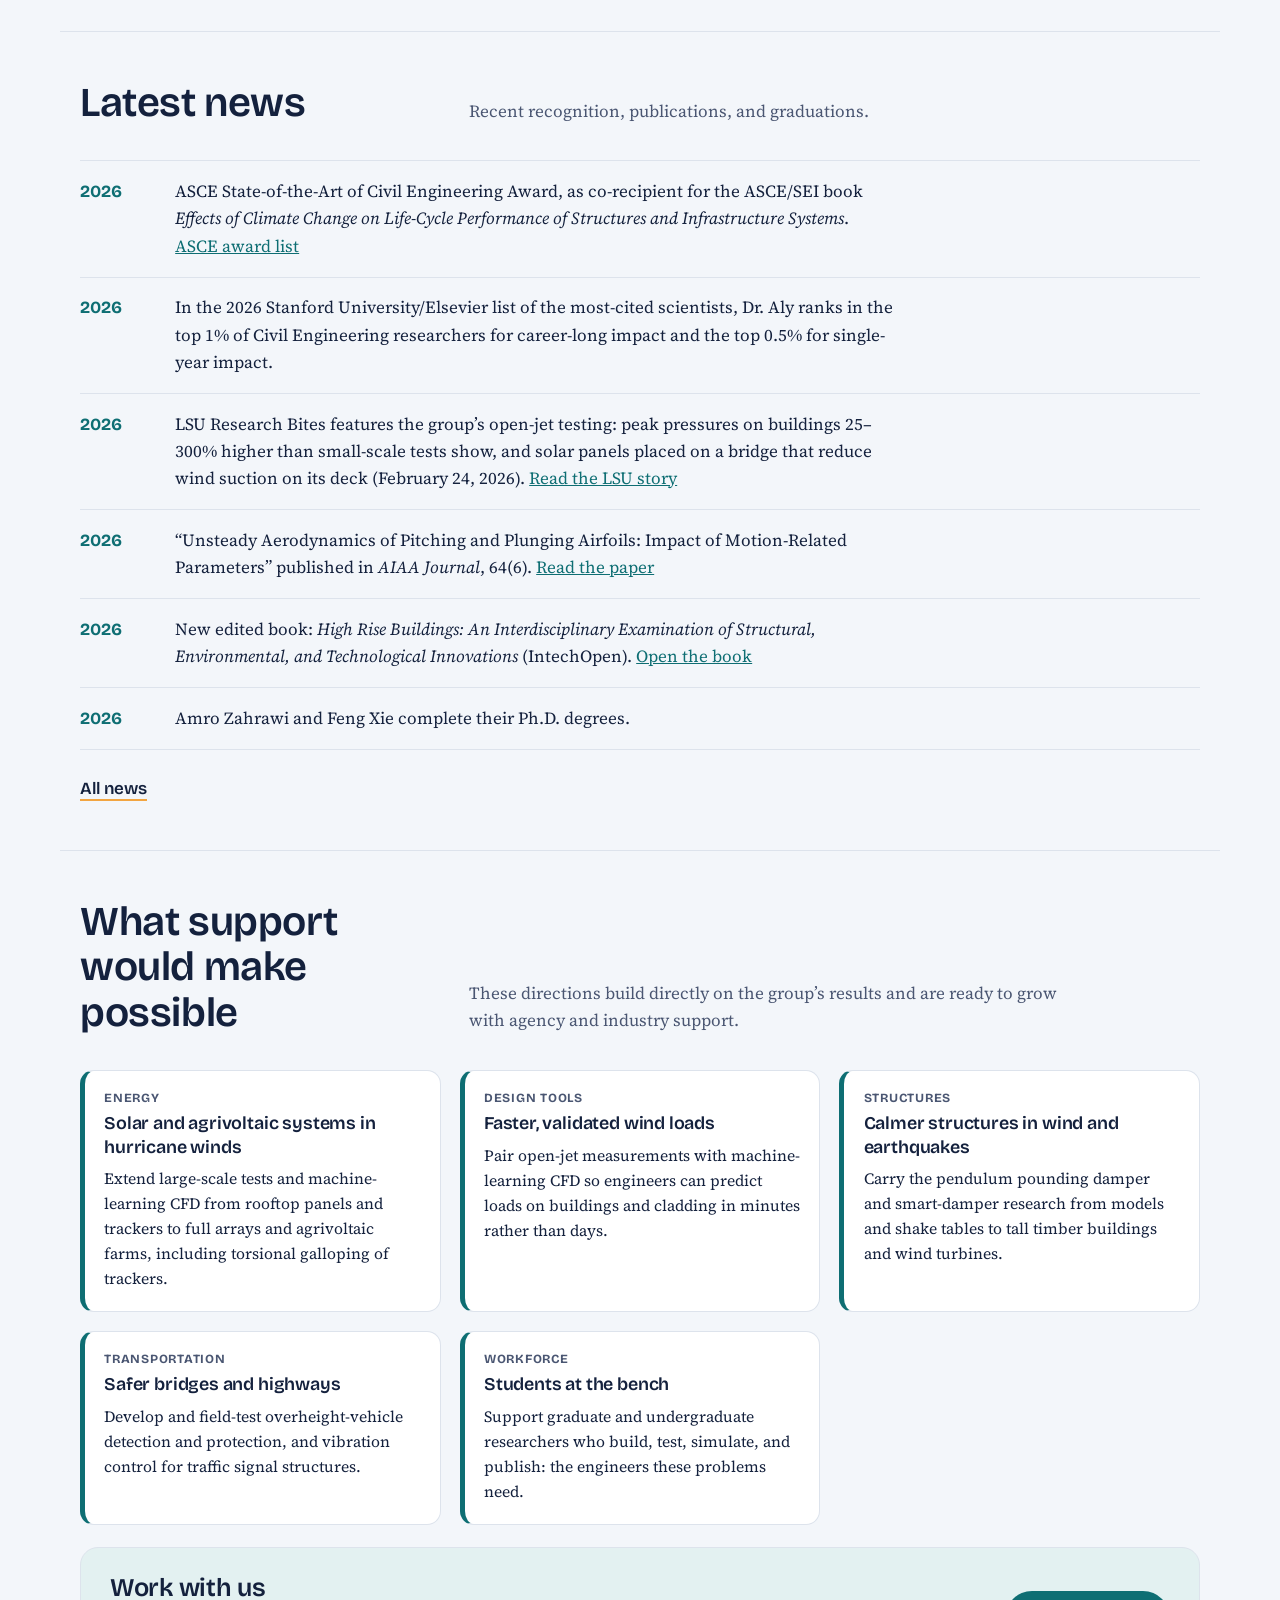
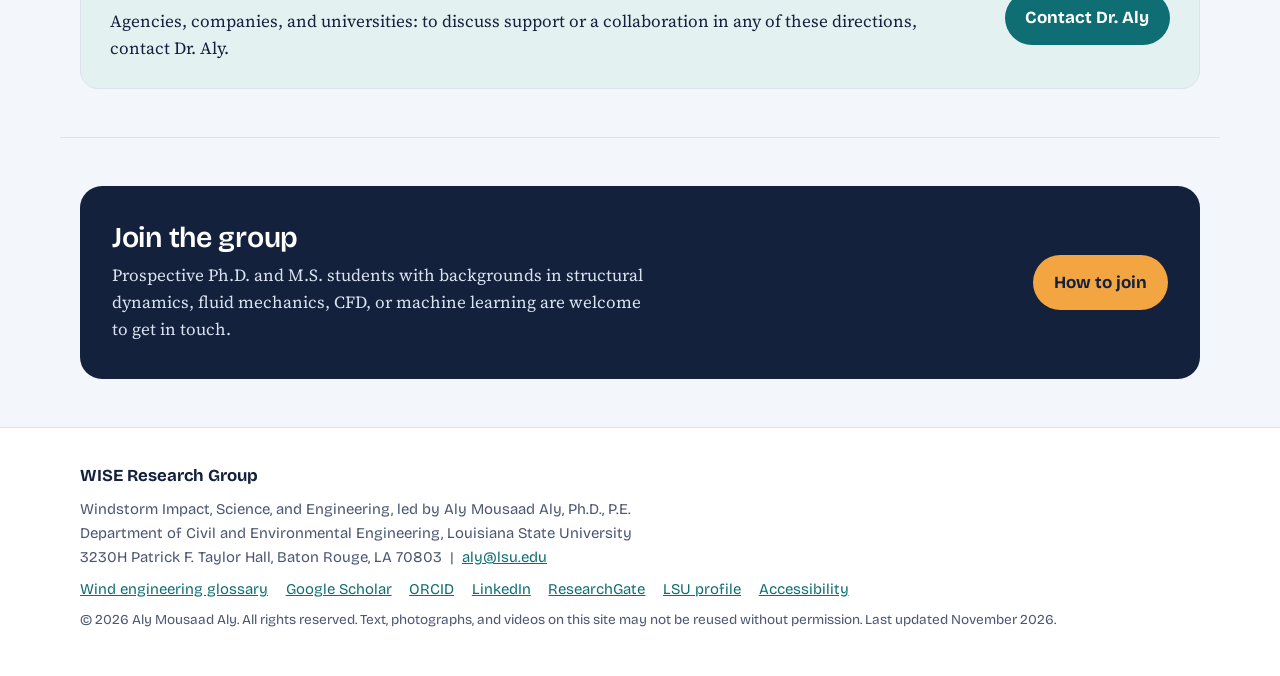
==== commit 108dbbec: "Add files via upload" ====
--- a/index.html
+++ b/index.html
@@ -155,16 +155,20 @@
     </ul>
     <p class="record-more">Also <b>3</b> edited books, <b>6</b> book chapters, and <b>1</b> U.S. patent. Graduates now work at Texas Tech University, Geosyntec, Brown &amp; Brown, Anchor QEA, HNTB, Fluor, Stantec, Tetra Tech, and other organizations. The 4.50 average covers 18 course evaluations since 2019; graduate courses average <b>4.82</b>.</p>
     <figure class="reach">
-      <figcaption><h3>From Alexandria to Baton Rouge</h3><p>Study, testing, and invited talks in six countries.</p></figcaption>
-      <div class="reach-map"><img loading="lazy" src="assets/img/reach-map.svg" width="1000" height="296" alt="World map marking the seven places listed below, each linked by an arc to Baton Rouge."></div>
+      <figcaption><h3>From Alexandria to Baton Rouge</h3><p>Study, appointments, teaching, and invited roles in seven countries.</p></figcaption>
+      <div class="reach-map"><img loading="lazy" src="assets/img/reach-map.svg" width="1000" height="296" alt="World map marking the eleven places listed below, each linked by an arc to Baton Rouge."></div>
       <ol class="reach-list" role="list">
         <li><b>Baton Rouge, USA.</b> LSU, home of the WISE Research Group and its open-jet facility (since 2013).</li>
         <li><b>Miami, USA.</b> Florida International University: postdoctoral researcher; calibrated the Wall of Wind for full-scale hurricane testing, then led full-size tree tests in it.</li>
-        <li><b>London, Canada.</b> Western University: research fellow; offshore wind turbine experiments in the Boundary Layer Wind Tunnel Laboratory.</li>
+        <li><b>Storrs, USA.</b> University of Connecticut: visiting Ph.D. student (2007); smart structures and fast hybrid testing of controlled MR dampers.</li>
+        <li><b>Dayton, USA.</b> U.S. Air Force Research Laboratory, Wright-Patterson Air Force Base: summer faculty fellow (2022, 2023); machine learning for CFD and unsteady airfoil aerodynamics.</li>
+        <li><b>Corvallis, USA.</b> Oregon State University: visiting faculty (2023); training in ocean wave mechanics and an invited talk.</li>
+        <li><b>London, Canada.</b> Western University: research fellow; offshore wind turbine experiments in the Boundary Layer Wind Tunnel Laboratory; lectures and invited seminars (2012).</li>
         <li><b>Milan, Italy.</b> Politecnico di Milano: Ph.D.; aerodynamic and aeroelastic wind tunnel studies of the CityLife towers.</li>
         <li><b>Alexandria, Egypt.</b> Alexandria University: B.Sc. and M.Sc.; assistant professor of mechanical engineering.</li>
+        <li><b>Yangzhou, China.</b> Yangzhou University: invited graduate course in wind engineering and an invited lecture (2017).</li>
+        <li><b>Seoul and Busan, South Korea.</b> Session chair at the Advances in Wind and Structures conferences (2012, 2014).</li>
         <li><b>Osaka, Japan.</b> Invited talk, Seventh U.S.&ndash;Japan Workshop on Wind Engineering (2025).</li>
-        <li><b>Yangzhou, China.</b> Invited lecture, Yangzhou University (2017).</li>
       </ol>
     </figure>
   </div>
